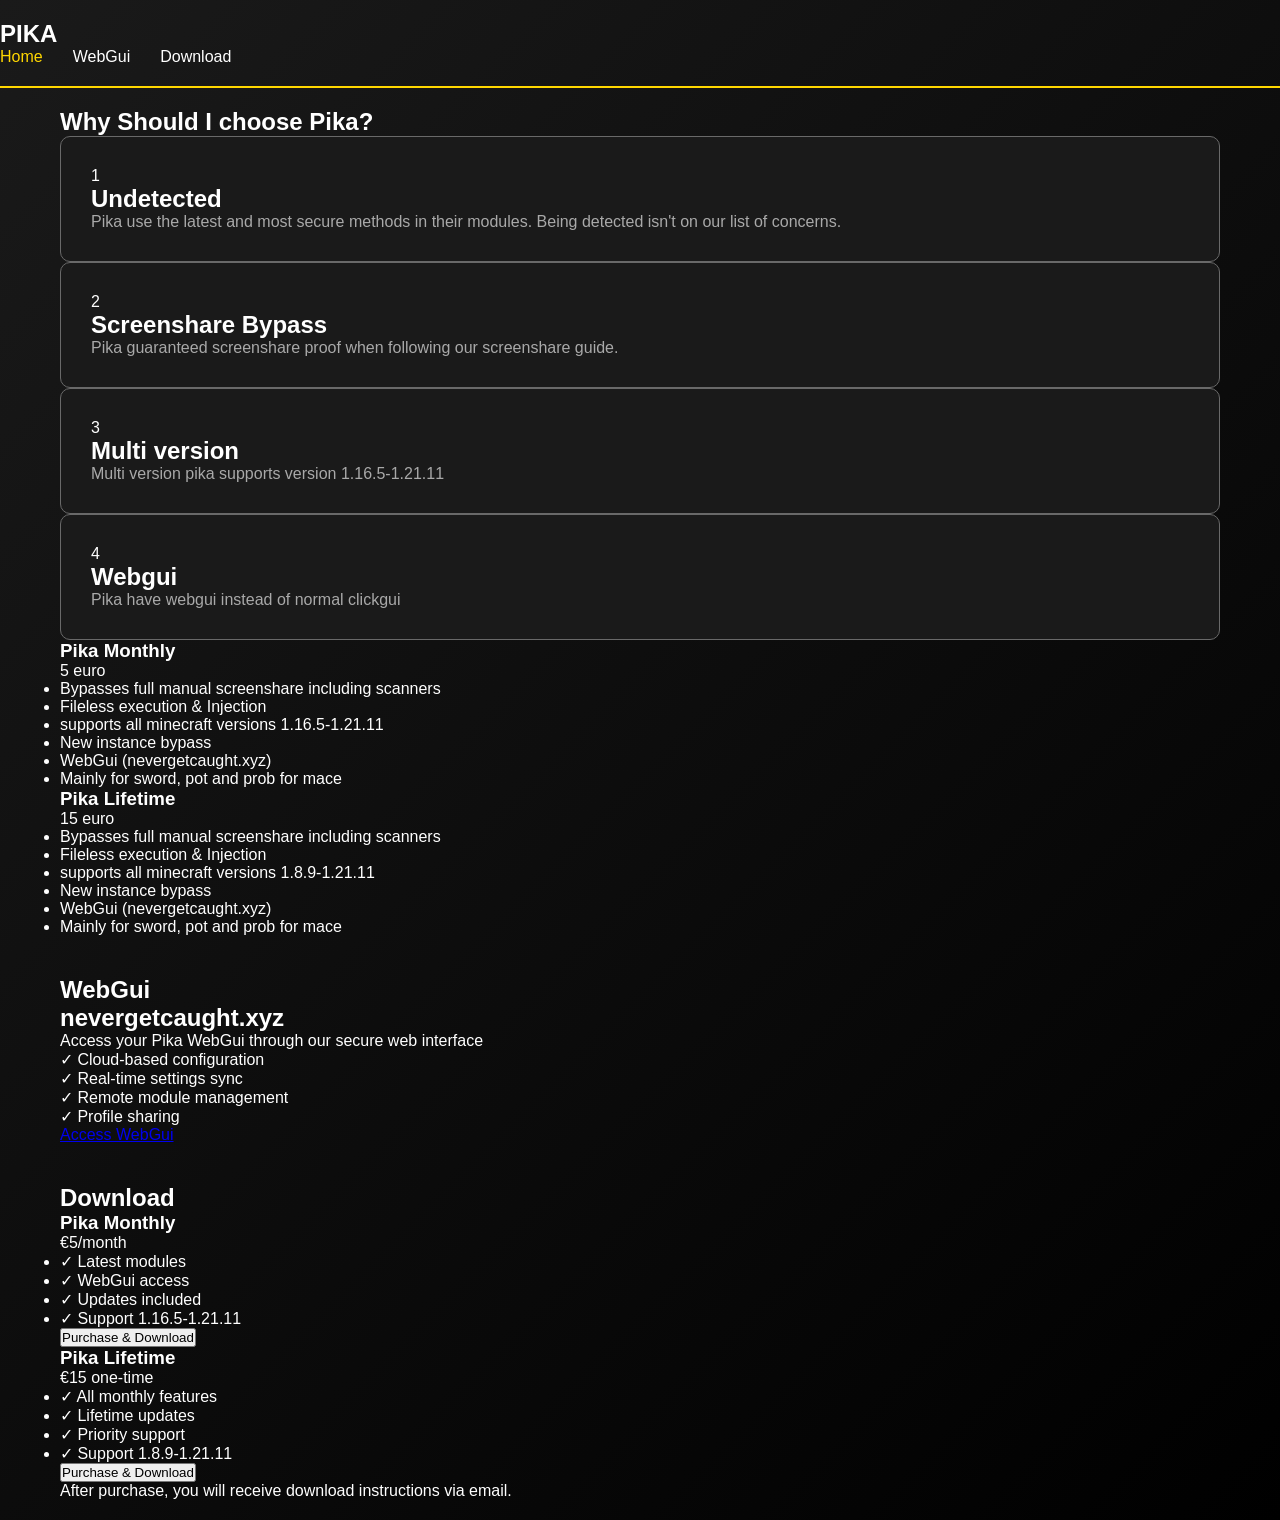
==== index.html @ 8961b0d1 "Update index.html" ====
<!DOCTYPE html>
<html lang="en">
<head>
    <meta charset="UTF-8">
    <meta name="viewport" content="width=device-width, initial-scale=1.0">
    <title>Pika</title>
    <link rel="stylesheet" href="style.css">
</head>
<body>
    <!-- Navigation -->
    <nav>
        <div class="nav-container">
            <div class="logo">PIKA</div>
            <div class="nav-links">
                <a href="#home" class="active">Home</a>
                <a href="#webgui">WebGui</a>
                <a href="#download">Download</a>
            </div>
        </div>
    </nav>

    <!-- Home Page -->
    <section id="home" class="page active-page">
        <div class="container">
            <!-- Hero Section with 2 Options -->
            <div class="hero">
                <h1>Why Should I choose Pika?</h1>
            </div>

            <!-- Features Grid -->
            <div class="features">
                <!-- 1st -->
                <div class="feature-card">
                    <div class="feature-number">1</div>
                    <h2>Undetected</h2>
                    <p>Pika use the latest and most secure methods in their modules. Being detected isn't on our list of concerns.</p>
                </div>

                <!-- 2nd -->
                <div class="feature-card">
                    <div class="feature-number">2</div>
                    <h2>Screenshare Bypass</h2>
                    <p>Pika guaranteed screenshare proof when following our screenshare guide.</p>
                </div>

                <!-- 3rd -->
                <div class="feature-card">
                    <div class="feature-number">3</div>
                    <h2>Multi version</h2>
                    <p>Multi version pika supports version 1.16.5-1.21.11</p>
                </div>

                <!-- 4th -->
                <div class="feature-card">
                    <div class="feature-number">4</div>
                    <h2>Webgui</h2>
                    <p>Pika have webgui instead of normal clickgui</p>
                </div>
            </div>

            <!-- Pricing Section -->
            <div class="pricing">
                <!-- Pika Monthly -->
                <div class="pricing-card">
                    <h3>Pika Monthly</h3>
                    <div class="price">5 euro</div>
                    <ul class="features-list">
                        <li>Bypasses full manual screenshare including scanners</li>
                        <li>Fileless execution & Injection</li>
                        <li>supports all minecraft versions 1.16.5-1.21.11</li>
                        <li>New instance bypass</li>
                        <li>WebGui (nevergetcaught.xyz)</li>
                        <li>Mainly for sword, pot and prob for mace</li>
                    </ul>
                </div>

                <!-- Pika Lifetime -->
                <div class="pricing-card featured">
                    <h3>Pika Lifetime</h3>
                    <div class="price">15 euro</div>
                    <ul class="features-list">
                        <li>Bypasses full manual screenshare including scanners</li>
                        <li>Fileless execution & Injection</li>
                        <li>supports all minecraft versions 1.8.9-1.21.11</li>
                        <li>New instance bypass</li>
                        <li>WebGui (nevergetcaught.xyz)</li>
                        <li>Mainly for sword, pot and prob for mace</li>
                    </ul>
                </div>
            </div>
        </div>
    </section>

    <!-- WebGui Page -->
    <section id="webgui" class="page">
        <div class="container">
            <h1>WebGui</h1>
            <div class="webgui-content">
                <div class="webgui-card">
                    <h2>nevergetcaught.xyz</h2>
                    <p>Access your Pika WebGui through our secure web interface</p>
                    <div class="webgui-features">
                        <div class="webgui-feature">
                            <span class="check">✓</span> Cloud-based configuration
                        </div>
                        <div class="webgui-feature">
                            <span class="check">✓</span> Real-time settings sync
                        </div>
                        <div class="webgui-feature">
                            <span class="check">✓</span> Remote module management
                        </div>
                        <div class="webgui-feature">
                            <span class="check">✓</span> Profile sharing
                        </div>
                    </div>
                    <a href="#" class="webgui-btn">Access WebGui</a>
                </div>
            </div>
        </div>
    </section>

    <!-- Download Page -->
    <section id="download" class="page">
        <div class="container">
            <h1>Download</h1>
            <div class="download-options">
                <div class="download-card">
                    <h3>Pika Monthly</h3>
                    <div class="download-price">€5/month</div>
                    <ul>
                        <li>✓ Latest modules</li>
                        <li>✓ WebGui access</li>
                        <li>✓ Updates included</li>
                        <li>✓ Support 1.16.5-1.21.11</li>
                    </ul>
                    <button class="download-btn" onclick="showToast('Monthly version purchased!')">Purchase & Download</button>
                </div>
                <div class="download-card featured">
                    <h3>Pika Lifetime</h3>
                    <div class="download-price">€15 one-time</div>
                    <ul>
                        <li>✓ All monthly features</li>
                        <li>✓ Lifetime updates</li>
                        <li>✓ Priority support</li>
                        <li>✓ Support 1.8.9-1.21.11</li>
                    </ul>
                    <button class="download-btn" onclick="showToast('Lifetime version purchased!')">Purchase & Download</button>
                </div>
            </div>
            <div class="download-note">
                <p>After purchase, you will receive download instructions via email.</p>
            </div>
        </div>
    </section>

    <!-- Simple Toast for notifications -->
    <div id="toast" class="toast"></div>

    <script src="app.js"></script>
</body>
</html>
---- style.css ----
* {
    margin: 0;
    padding: 0;
    box-sizing: border-box;
    font-family: 'Segoe UI', Tahoma, Geneva, Verdana, sans-serif;
}

:root {
    --gold: #FFD700;
    --dark-gold: #B8860B;
    --gray: #808080;
    --light-gray: #A9A9A9;
    --dark-gray: #696969;
    --black: #000000;
    --charcoal: #1a1a1a;
    --dark-charcoal: #0a0a0a;
}

body {
    background: linear-gradient(135deg, var(--charcoal) 0%, var(--black) 100%);
    color: white;
    min-height: 100vh;
}

.container {
    max-width: 1200px;
    margin: 0 auto;
    padding: 20px;
}

/* Navigation */
header {
    margin-bottom: 40px;
}

nav {
    display: flex;
    justify-content: space-between;
    align-items: center;
    padding: 20px 0;
    border-bottom: 2px solid var(--gold);
}

.logo {
    font-size: 24px;
    font-weight: bold;
    display: flex;
    align-items: center;
    gap: 10px;
}

.nav-links {
    display: flex;
    gap: 30px;
}

.nav-links a {
    color: white;
    text-decoration: none;
    transition: color 0.3s;
    font-weight: 500;
}

.nav-links a:hover, .nav-links a.active {
    color: var(--gold);
}

/* Hero Section */
.hero-section {
    text-align: center;
    margin-bottom: 60px;
    padding: 40px 20px;
    background: linear-gradient(135deg, rgba(255,215,0,0.1) 0%, rgba(0,0,0,0) 100%);
    border-radius: 10px;
}

.hero-section h1 {
    font-size: 3rem;
    margin-bottom: 20px;
    text-shadow: 0 0 10px rgba(255,215,0,0.3);
}

.hero-section p {
    font-size: 1.2rem;
    color: var(--light-gray);
}

/* Auth Container */
.auth-container {
    max-width: 450px;
    margin: 40px auto;
    perspective: 1000px;
}

.form-container {
    background: var(--charcoal);
    padding: 40px;
    border-radius: 15px;
    box-shadow: 0 0 30px rgba(255,215,0,0.1),
                inset 0 0 20px rgba(255,215,0,0.05);
    border: 1px solid var(--dark-gold);
    transition: all 0.5s ease;
    display: none;
}

.form-container.active-form {
    display: block;
    animation: slideIn 0.5s ease;
}

@keyframes slideIn {
    from {
        opacity: 0;
        transform: translateY(-20px);
    }
    to {
        opacity: 1;
        transform: translateY(0);
    }
}

.form-container h2 {
    text-align: center;
    margin-bottom: 30px;
    color: white;
    display: flex;
    align-items: center;
    justify-content: center;
    gap: 10px;
}

.input-group {
    position: relative;
    margin-bottom: 25px;
}

.input-group i {
    position: absolute;
    left: 15px;
    top: 50%;
    transform: translateY(-50%);
    color: var(--gold);
    font-size: 18px;
}

.input-group input {
    width: 100%;
    padding: 15px 15px 15px 45px;
    background: var(--dark-charcoal);
    border: 1px solid var(--gray);
    border-radius: 8px;
    color: white;
    font-size: 16px;
    transition: all 0.3s;
}

.input-group input:focus {
    outline: none;
    border-color: var(--gold);
    box-shadow: 0 0 15px rgba(255,215,0,0.2);
}

.input-group input::placeholder {
    color: var(--gray);
}

.form-options {
    display: flex;
    justify-content: space-between;
    align-items: center;
    margin-bottom: 25px;
    color: var(--light-gray);
    font-size: 14px;
}

.form-options label {
    display: flex;
    align-items: center;
    gap: 5px;
    cursor: pointer;
}

.form-options input[type="checkbox"] {
    accent-color: var(--gold);
}

.forgot-password {
    color: var(--gold);
    text-decoration: none;
    transition: color 0.3s;
}

.forgot-password:hover {
    color: var(--dark-gold);
}

.auth-btn {
    width: 100%;
    padding: 15px;
    background: linear-gradient(135deg, var(--gold) 0%, var(--dark-gold) 100%);
    color: var(--black);
    border: none;
    border-radius: 8px;
    font-size: 16px;
    font-weight: bold;
    cursor: pointer;
    transition: all 0.3s;
    text-transform: uppercase;
    letter-spacing: 1px;
}

.auth-btn:hover {
    transform: translateY(-2px);
    box-shadow: 0 10px 25px rgba(255,215,0,0.3);
}

.switch-form {
    text-align: center;
    margin-top: 25px;
    color: var(--light-gray);
}

.switch-form a {
    color: var(--gold);
    text-decoration: none;
    font-weight: bold;
    transition: color 0.3s;
}

.switch-form a:hover {
    color: var(--dark-gold);
}

/* Features Section */
.features-section {
    padding: 60px 0;
    text-align: center;
}

.features-section h2 {
    font-size: 2.5rem;
    margin-bottom: 40px;
    color: var(--gold);
}

.features-grid {
    display: grid;
    grid-template-columns: repeat(auto-fit, minmax(250px, 1fr));
    gap: 30px;
    margin-top: 20px;
}

.feature-card {
    background: var(--charcoal);
    padding: 30px;
    border-radius: 10px;
    border: 1px solid var(--dark-gray);
    transition: all 0.3s;
}

.feature-card:hover {
    transform: translateY(-5px);
    border-color: var(--gold);
    box-shadow: 0 10px 30px rgba(255,215,0,0.1);
}

.feature-card i {
    font-size: 3rem;
    margin-bottom: 20px;
}

.feature-card h3 {
    margin-bottom: 15px;
    color: white;
}

.feature-card p {
    color: var(--light-gray);
}

/* Dashboard */
.dashboard {
    max-width: 800px;
    margin: 40px auto;
    background: var(--charcoal);
    border-radius: 15px;
    padding: 40px;
    border: 1px solid var(--gold);
    box-shadow: 0 0 40px rgba(255,215,0,0.1);
}

.dashboard.hidden {
    display: none;
}

.dashboard-header {
    text-align: center;
    margin-bottom: 40px;
}

.dashboard-header h2 {
    margin: 20px 0 10px;
    color: var(--gold);
}

.stats-grid {
    display: grid;
    grid-template-columns: repeat(auto-fit, minmax(200px, 1fr));
    gap: 20px;
    margin-bottom: 30px;
}

.stat-card {
    background: var(--dark-charcoal);
    padding: 20px;
    border-radius: 10px;
    text-align: center;
    border: 1px solid var(--gray);
}

.stat-card i {
    font-size: 2rem;
    margin-bottom: 10px;
}

.stat-card h3 {
    color: var(--gold);
    margin-bottom: 10px;
}

.logout-btn {
    background: transparent;
    color: var(--gold);
    border: 2px solid var(--gold);
    padding: 12px 30px;
    border-radius: 8px;
    cursor: pointer;
    font-size: 16px;
    font-weight: bold;
    display: block;
    margin: 0 auto;
    transition: all 0.3s;
}

.logout-btn:hover {
    background: var(--gold);
    color: var(--black);
}

/* Toast Notification */
.toast {
    position: fixed;
    bottom: 30px;
    right: 30px;
    background: var(--charcoal);
    color: white;
    padding: 15px 25px;
    border-radius: 8px;
    border-left: 4px solid var(--gold);
    box-shadow: 0 5px 20px rgba(0,0,0,0.5);
    transform: translateX(400px);
    transition: transform 0.3s ease;
    z-index: 1000;
}

.toast.show {
    transform: translateX(0);
}

.toast.success {
    border-left-color: #00ff00;
}

.toast.error {
    border-left-color: #ff0000;
}

/* Footer */
footer {
    text-align: center;
    padding: 30px 0;
    margin-top: 60px;
    border-top: 1px solid var(--dark-gray);
    color: var(--light-gray);
}

/* Responsive Design */
@media (max-width: 768px) {
    nav {
        flex-direction: column;
        gap: 15px;
    }
    
    .hero-section h1 {
        font-size: 2rem;
    }
    
    .form-container {
        padding: 30px 20px;
    }
    
    .features-grid {
        grid-template-columns: 1fr;
    }
}
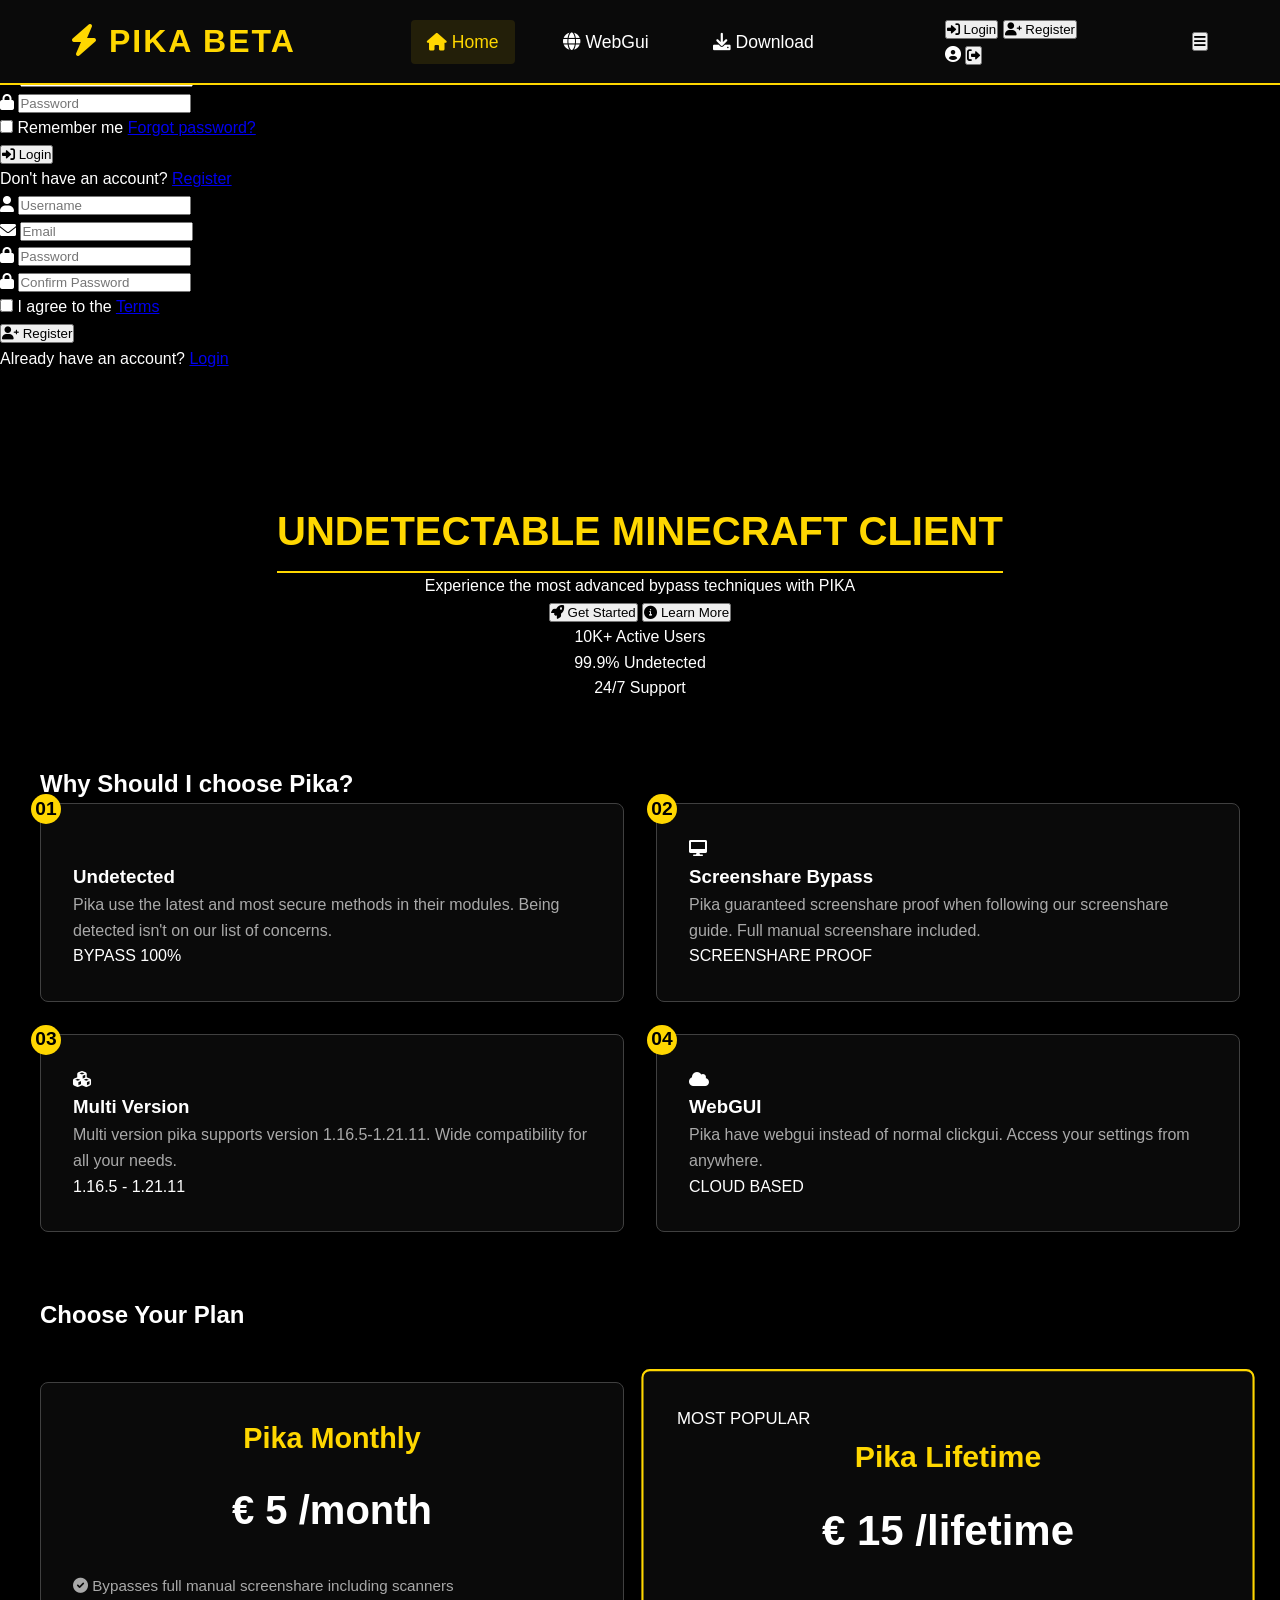
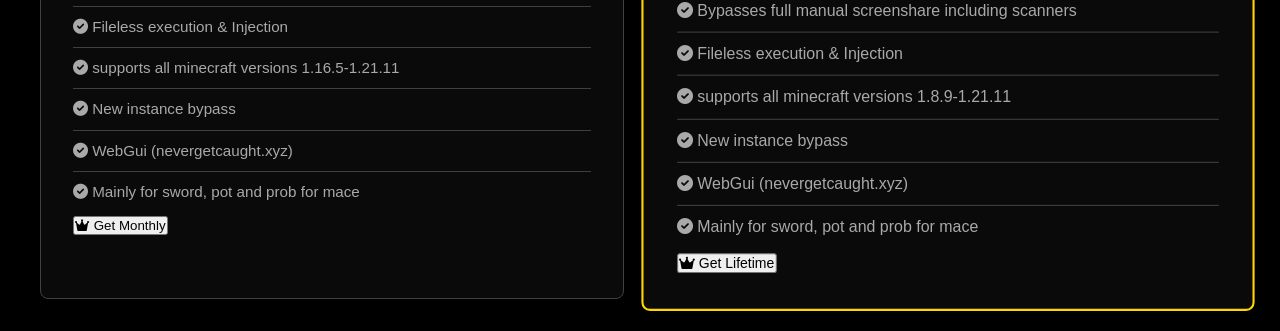
==== commit ce70761c: "Update index.html" ====
--- a/index.html
+++ b/index.html
@@ -3,89 +3,256 @@
 <head>
     <meta charset="UTF-8">
     <meta name="viewport" content="width=device-width, initial-scale=1.0">
-    <title>Pika</title>
+    <title>PIKA - Undetectable Minecraft Client</title>
     <link rel="stylesheet" href="style.css">
+    <link rel="stylesheet" href="https://cdnjs.cloudflare.com/ajax/libs/font-awesome/6.0.0/css/all.min.css">
 </head>
 <body>
     <!-- Navigation -->
-    <nav>
+    <nav class="navbar">
         <div class="nav-container">
-            <div class="logo">PIKA</div>
+            <div class="logo">
+                <i class="fas fa-bolt" style="color: var(--gold);"></i>
+                PIKA
+                <span class="logo-badge">BETA</span>
+            </div>
+            
             <div class="nav-links">
-                <a href="#home" class="active">Home</a>
-                <a href="#webgui">WebGui</a>
-                <a href="#download">Download</a>
-            </div>
+                <a href="#home" class="active"><i class="fas fa-home"></i> Home</a>
+                <a href="#webgui"><i class="fas fa-globe"></i> WebGui</a>
+                <a href="#download"><i class="fas fa-download"></i> Download</a>
+            </div>
+
+            <div class="nav-auth">
+                <button class="auth-btn login-btn" onclick="showAuthModal('login')">
+                    <i class="fas fa-sign-in-alt"></i> Login
+                </button>
+                <button class="auth-btn register-btn" onclick="showAuthModal('register')">
+                    <i class="fas fa-user-plus"></i> Register
+                </button>
+                <div class="user-profile hidden" id="userProfile">
+                    <i class="fas fa-user-circle"></i>
+                    <span id="userNameDisplay"></span>
+                    <button onclick="logout()" class="logout-icon">
+                        <i class="fas fa-sign-out-alt"></i>
+                    </button>
+                </div>
+            </div>
+
+            <button class="mobile-menu" onclick="toggleMobileMenu()">
+                <i class="fas fa-bars"></i>
+            </button>
         </div>
     </nav>
 
+    <!-- Auth Modal -->
+    <div id="authModal" class="modal">
+        <div class="modal-content">
+            <div class="modal-header">
+                <h2 id="modalTitle">Login</h2>
+                <button class="close-modal" onclick="closeAuthModal()">&times;</button>
+            </div>
+            
+            <!-- Login Form -->
+            <form id="loginForm" class="auth-form active-form" onsubmit="handleLogin(event)">
+                <div class="input-group">
+                    <i class="fas fa-envelope"></i>
+                    <input type="email" id="loginEmail" placeholder="Email" required>
+                </div>
+                <div class="input-group">
+                    <i class="fas fa-lock"></i>
+                    <input type="password" id="loginPassword" placeholder="Password" required>
+                </div>
+                <div class="form-options">
+                    <label class="checkbox">
+                        <input type="checkbox"> Remember me
+                    </label>
+                    <a href="#" onclick="forgotPassword()">Forgot password?</a>
+                </div>
+                <button type="submit" class="submit-btn">
+                    <i class="fas fa-sign-in-alt"></i> Login
+                </button>
+                <p class="switch-text">
+                    Don't have an account? <a href="#" onclick="switchAuthModal('register')">Register</a>
+                </p>
+            </form>
+
+            <!-- Register Form -->
+            <form id="registerForm" class="auth-form" onsubmit="handleRegister(event)">
+                <div class="input-group">
+                    <i class="fas fa-user"></i>
+                    <input type="text" id="regName" placeholder="Username" required>
+                </div>
+                <div class="input-group">
+                    <i class="fas fa-envelope"></i>
+                    <input type="email" id="regEmail" placeholder="Email" required>
+                </div>
+                <div class="input-group">
+                    <i class="fas fa-lock"></i>
+                    <input type="password" id="regPassword" placeholder="Password" required>
+                </div>
+                <div class="input-group">
+                    <i class="fas fa-lock"></i>
+                    <input type="password" id="regConfirmPassword" placeholder="Confirm Password" required>
+                </div>
+                <div class="form-options">
+                    <label class="checkbox">
+                        <input type="checkbox" required> I agree to the <a href="#">Terms</a>
+                    </label>
+                </div>
+                <button type="submit" class="submit-btn">
+                    <i class="fas fa-user-plus"></i> Register
+                </button>
+                <p class="switch-text">
+                    Already have an account? <a href="#" onclick="switchAuthModal('login')">Login</a>
+                </p>
+            </form>
+        </div>
+    </div>
+
+    <!-- Pages -->
+    
     <!-- Home Page -->
     <section id="home" class="page active-page">
+        <!-- Hero Section -->
+        <div class="hero">
+            <div class="hero-content">
+                <h1 class="glitch" data-text="UNDETECTABLE MINECRAFT CLIENT">UNDETECTABLE MINECRAFT CLIENT</h1>
+                <p class="hero-subtitle">Experience the most advanced bypass techniques with PIKA</p>
+                <div class="hero-buttons">
+                    <button class="btn-primary" onclick="showAuthModal('register')">
+                        <i class="fas fa-rocket"></i> Get Started
+                    </button>
+                    <button class="btn-secondary" onclick="document.querySelector('.features').scrollIntoView({behavior: 'smooth'})">
+                        <i class="fas fa-info-circle"></i> Learn More
+                    </button>
+                </div>
+                <div class="stats">
+                    <div class="stat-item">
+                        <span class="stat-number">10K+</span>
+                        <span class="stat-label">Active Users</span>
+                    </div>
+                    <div class="stat-item">
+                        <span class="stat-number">99.9%</span>
+                        <span class="stat-label">Undetected</span>
+                    </div>
+                    <div class="stat-item">
+                        <span class="stat-number">24/7</span>
+                        <span class="stat-label">Support</span>
+                    </div>
+                </div>
+            </div>
+            <div class="hero-particles" id="particles"></div>
+        </div>
+
         <div class="container">
-            <!-- Hero Section with 2 Options -->
-            <div class="hero">
-                <h1>Why Should I choose Pika?</h1>
+            <!-- Main Question -->
+            <div class="section-title">
+                <h2>Why Should I choose <span class="gold-text">Pika?</span></h2>
+                <div class="title-underline"></div>
             </div>
 
             <!-- Features Grid -->
             <div class="features">
                 <!-- 1st -->
-                <div class="feature-card">
-                    <div class="feature-number">1</div>
-                    <h2>Undetected</h2>
+                <div class="feature-card" data-aos="fade-up">
+                    <div class="feature-icon">
+                        <i class="fas fa-shield-halbed"></i>
+                        <div class="feature-number">01</div>
+                    </div>
+                    <h3>Undetected</h3>
                     <p>Pika use the latest and most secure methods in their modules. Being detected isn't on our list of concerns.</p>
+                    <div class="feature-badge">BYPASS 100%</div>
                 </div>
 
                 <!-- 2nd -->
-                <div class="feature-card">
-                    <div class="feature-number">2</div>
-                    <h2>Screenshare Bypass</h2>
-                    <p>Pika guaranteed screenshare proof when following our screenshare guide.</p>
+                <div class="feature-card" data-aos="fade-up" data-aos-delay="100">
+                    <div class="feature-icon">
+                        <i class="fas fa-desktop"></i>
+                        <div class="feature-number">02</div>
+                    </div>
+                    <h3>Screenshare Bypass</h3>
+                    <p>Pika guaranteed screenshare proof when following our screenshare guide. Full manual screenshare included.</p>
+                    <div class="feature-badge">SCREENSHARE PROOF</div>
                 </div>
 
                 <!-- 3rd -->
-                <div class="feature-card">
-                    <div class="feature-number">3</div>
-                    <h2>Multi version</h2>
-                    <p>Multi version pika supports version 1.16.5-1.21.11</p>
+                <div class="feature-card" data-aos="fade-up" data-aos-delay="200">
+                    <div class="feature-icon">
+                        <i class="fas fa-cubes"></i>
+                        <div class="feature-number">03</div>
+                    </div>
+                    <h3>Multi Version</h3>
+                    <p>Multi version pika supports version 1.16.5-1.21.11. Wide compatibility for all your needs.</p>
+                    <div class="feature-badge">1.16.5 - 1.21.11</div>
                 </div>
 
                 <!-- 4th -->
-                <div class="feature-card">
-                    <div class="feature-number">4</div>
-                    <h2>Webgui</h2>
-                    <p>Pika have webgui instead of normal clickgui</p>
+                <div class="feature-card" data-aos="fade-up" data-aos-delay="300">
+                    <div class="feature-icon">
+                        <i class="fas fa-cloud"></i>
+                        <div class="feature-number">04</div>
+                    </div>
+                    <h3>WebGUI</h3>
+                    <p>Pika have webgui instead of normal clickgui. Access your settings from anywhere.</p>
+                    <div class="feature-badge">CLOUD BASED</div>
                 </div>
             </div>
 
             <!-- Pricing Section -->
-            <div class="pricing">
-                <!-- Pika Monthly -->
-                <div class="pricing-card">
-                    <h3>Pika Monthly</h3>
-                    <div class="price">5 euro</div>
-                    <ul class="features-list">
-                        <li>Bypasses full manual screenshare including scanners</li>
-                        <li>Fileless execution & Injection</li>
-                        <li>supports all minecraft versions 1.16.5-1.21.11</li>
-                        <li>New instance bypass</li>
-                        <li>WebGui (nevergetcaught.xyz)</li>
-                        <li>Mainly for sword, pot and prob for mace</li>
-                    </ul>
-                </div>
-
-                <!-- Pika Lifetime -->
-                <div class="pricing-card featured">
-                    <h3>Pika Lifetime</h3>
-                    <div class="price">15 euro</div>
-                    <ul class="features-list">
-                        <li>Bypasses full manual screenshare including scanners</li>
-                        <li>Fileless execution & Injection</li>
-                        <li>supports all minecraft versions 1.8.9-1.21.11</li>
-                        <li>New instance bypass</li>
-                        <li>WebGui (nevergetcaught.xyz)</li>
-                        <li>Mainly for sword, pot and prob for mace</li>
-                    </ul>
+            <div class="pricing-section">
+                <div class="section-title">
+                    <h2>Choose Your <span class="gold-text">Plan</span></h2>
+                    <div class="title-underline"></div>
+                </div>
+
+                <div class="pricing">
+                    <!-- Pika Monthly -->
+                    <div class="pricing-card" data-aos="flip-left">
+                        <div class="pricing-header">
+                            <h3>Pika Monthly</h3>
+                            <div class="price">
+                                <span class="currency">€</span>
+                                <span class="amount">5</span>
+                                <span class="period">/month</span>
+                            </div>
+                        </div>
+                        <ul class="features-list">
+                            <li><i class="fas fa-check-circle"></i> Bypasses full manual screenshare including scanners</li>
+                            <li><i class="fas fa-check-circle"></i> Fileless execution & Injection</li>
+                            <li><i class="fas fa-check-circle"></i> supports all minecraft versions 1.16.5-1.21.11</li>
+                            <li><i class="fas fa-check-circle"></i> New instance bypass</li>
+                            <li><i class="fas fa-check-circle"></i> WebGui (nevergetcaught.xyz)</li>
+                            <li><i class="fas fa-check-circle"></i> Mainly for sword, pot and prob for mace</li>
+                        </ul>
+                        <button class="pricing-btn" onclick="showAuthModal('register')">
+                            <i class="fas fa-crown"></i> Get Monthly
+                        </button>
+                    </div>
+
+                    <!-- Pika Lifetime -->
+                    <div class="pricing-card featured" data-aos="flip-left" data-aos-delay="200">
+                        <div class="popular-badge">MOST POPULAR</div>
+                        <div class="pricing-header">
+                            <h3>Pika Lifetime</h3>
+                            <div class="price">
+                                <span class="currency">€</span>
+                                <span class="amount">15</span>
+                                <span class="period">/lifetime</span>
+                            </div>
+                        </div>
+                        <ul class="features-list">
+                            <li><i class="fas fa-check-circle"></i> Bypasses full manual screenshare including scanners</li>
+                            <li><i class="fas fa-check-circle"></i> Fileless execution & Injection</li>
+                            <li><i class="fas fa-check-circle"></i> supports all minecraft versions 1.8.9-1.21.11</li>
+                            <li><i class="fas fa-check-circle"></i> New instance bypass</li>
+                            <li><i class="fas fa-check-circle"></i> WebGui (nevergetcaught.xyz)</li>
+                            <li><i class="fas fa-check-circle"></i> Mainly for sword, pot and prob for mace</li>
+                        </ul>
+                        <button class="pricing-btn featured-btn" onclick="showAuthModal('register')">
+                            <i class="fas fa-crown"></i> Get Lifetime
+                        </button>
+                    </div>
                 </div>
             </div>
         </div>
@@ -93,27 +260,82 @@
 
     <!-- WebGui Page -->
     <section id="webgui" class="page">
+        <div class="webgui-hero">
+            <h1>WebGui <span class="gold-text">Dashboard</span></h1>
+            <p>nevergetcaught.xyz - Your Control Panel in the Cloud</p>
+        </div>
+        
         <div class="container">
-            <h1>WebGui</h1>
-            <div class="webgui-content">
-                <div class="webgui-card">
-                    <h2>nevergetcaught.xyz</h2>
-                    <p>Access your Pika WebGui through our secure web interface</p>
-                    <div class="webgui-features">
-                        <div class="webgui-feature">
-                            <span class="check">✓</span> Cloud-based configuration
-                        </div>
-                        <div class="webgui-feature">
-                            <span class="check">✓</span> Real-time settings sync
-                        </div>
-                        <div class="webgui-feature">
-                            <span class="check">✓</span> Remote module management
-                        </div>
-                        <div class="webgui-feature">
-                            <span class="check">✓</span> Profile sharing
-                        </div>
-                    </div>
-                    <a href="#" class="webgui-btn">Access WebGui</a>
+            <div class="webgui-showcase">
+                <div class="webgui-preview" data-aos="zoom-in">
+                    <div class="browser-bar">
+                        <div class="browser-dots">
+                            <span></span><span></span><span></span>
+                        </div>
+                        <div class="browser-url">https://nevergetcaught.xyz/dashboard</div>
+                    </div>
+                    <div class="webgui-dashboard">
+                        <div class="dashboard-sidebar">
+                            <div class="sidebar-item active"><i class="fas fa-home"></i></div>
+                            <div class="sidebar-item"><i class="fas fa-sliders-h"></i></div>
+                            <div class="sidebar-item"><i class="fas fa-chart-line"></i></div>
+                            <div class="sidebar-item"><i class="fas fa-cog"></i></div>
+                        </div>
+                        <div class="dashboard-main">
+                            <div class="dashboard-header">
+                                <h3>Module Controls</h3>
+                                <div class="status online">Online</div>
+                            </div>
+                            <div class="module-grid">
+                                <div class="module-card">
+                                    <span>KillAura</span>
+                                    <label class="switch">
+                                        <input type="checkbox" checked>
+                                        <span class="slider"></span>
+                                    </label>
+                                </div>
+                                <div class="module-card">
+                                    <span>Velocity</span>
+                                    <label class="switch">
+                                        <input type="checkbox" checked>
+                                        <span class="slider"></span>
+                                    </label>
+                                </div>
+                                <div class="module-card">
+                                    <span>Scaffold</span>
+                                    <label class="switch">
+                                        <input type="checkbox">
+                                        <span class="slider"></span>
+                                    </label>
+                                </div>
+                                <div class="module-card">
+                                    <span>ESP</span>
+                                    <label class="switch">
+                                        <input type="checkbox" checked>
+                                        <span class="slider"></span>
+                                    </label>
+                                </div>
+                            </div>
+                        </div>
+                    </div>
+                </div>
+
+                <div class="webgui-features">
+                    <div class="webgui-feature-card">
+                        <i class="fas fa-cloud-upload-alt"></i>
+                        <h3>Cloud Sync</h3>
+                        <p>Your settings sync automatically across all devices</p>
+                    </div>
+                    <div class="webgui-feature-card">
+                        <i class="fas fa-mobile-alt"></i>
+                        <h3>Mobile Ready</h3>
+                        <p>Access your WebGui from any device with internet</p>
+                    </div>
+                    <div class="webgui-feature-card">
+                        <i class="fas fa-shield-alt"></i>
+                        <h3>Secure Connection</h3>
+                        <p>End-to-end encryption for all your data</p>
+                    </div>
                 </div>
             </div>
         </div>
@@ -121,40 +343,98 @@
 
     <!-- Download Page -->
     <section id="download" class="page">
+        <div class="download-hero">
+            <h1>Download <span class="gold-text">PIKA</span></h1>
+            <p>Choose your version and start bypassing</p>
+        </div>
+
         <div class="container">
-            <h1>Download</h1>
             <div class="download-options">
-                <div class="download-card">
-                    <h3>Pika Monthly</h3>
-                    <div class="download-price">€5/month</div>
-                    <ul>
-                        <li>✓ Latest modules</li>
-                        <li>✓ WebGui access</li>
-                        <li>✓ Updates included</li>
-                        <li>✓ Support 1.16.5-1.21.11</li>
-                    </ul>
-                    <button class="download-btn" onclick="showToast('Monthly version purchased!')">Purchase & Download</button>
-                </div>
-                <div class="download-card featured">
-                    <h3>Pika Lifetime</h3>
-                    <div class="download-price">€15 one-time</div>
-                    <ul>
-                        <li>✓ All monthly features</li>
-                        <li>✓ Lifetime updates</li>
-                        <li>✓ Priority support</li>
-                        <li>✓ Support 1.8.9-1.21.11</li>
-                    </ul>
-                    <button class="download-btn" onclick="showToast('Lifetime version purchased!')">Purchase & Download</button>
-                </div>
-            </div>
-            <div class="download-note">
-                <p>After purchase, you will receive download instructions via email.</p>
+                <!-- Monthly Card -->
+                <div class="download-card" data-aos="fade-right">
+                    <div class="card-bg"></div>
+                    <div class="card-content">
+                        <div class="card-header">
+                            <i class="fas fa-calendar-alt"></i>
+                            <h3>Monthly</h3>
+                        </div>
+                        <div class="price-tag">
+                            <span class="currency">€</span>
+                            <span class="amount">5</span>
+                            <span class="period">/month</span>
+                        </div>
+                        <ul class="feature-list">
+                            <li><i class="fas fa-check"></i> Full Screenshare Bypass</li>
+                            <li><i class="fas fa-check"></i> Fileless Injection</li>
+                            <li><i class="fas fa-check"></i> Version 1.16.5-1.21.11</li>
+                            <li><i class="fas fa-check"></i> WebGui Access</li>
+                            <li><i class="fas fa-check"></i> 24/7 Support</li>
+                        </ul>
+                        <button class="download-btn" onclick="handleDownload('monthly')">
+                            <i class="fas fa-download"></i> Download
+                            <span class="btn-glow"></span>
+                        </button>
+                    </div>
+                </div>
+
+                <!-- Lifetime Card -->
+                <div class="download-card featured" data-aos="fade-left">
+                    <div class="card-bg"></div>
+                    <div class="popular-tag">BEST VALUE</div>
+                    <div class="card-content">
+                        <div class="card-header">
+                            <i class="fas fa-infinity"></i>
+                            <h3>Lifetime</h3>
+                        </div>
+                        <div class="price-tag">
+                            <span class="currency">€</span>
+                            <span class="amount">15</span>
+                            <span class="period">/once</span>
+                        </div>
+                        <ul class="feature-list">
+                            <li><i class="fas fa-check"></i> Everything in Monthly</li>
+                            <li><i class="fas fa-check"></i> Version 1.8.9-1.21.11</li>
+                            <li><i class="fas fa-check"></i> Lifetime Updates</li>
+                            <li><i class="fas fa-check"></i> Priority Support</li>
+                            <li><i class="fas fa-check"></i> Early Access Features</li>
+                        </ul>
+                        <button class="download-btn featured-btn" onclick="handleDownload('lifetime')">
+                            <i class="fas fa-download"></i> Download
+                            <span class="btn-glow"></span>
+                        </button>
+                    </div>
+                </div>
+            </div>
+
+            <div class="system-requirements">
+                <h3><i class="fas fa-info-circle"></i> System Requirements</h3>
+                <div class="requirements-grid">
+                    <div class="req-item">
+                        <i class="fas fa-windows"></i>
+                        <span>Windows 10/11</span>
+                    </div>
+                    <div class="req-item">
+                        <i class="fas fa-memory"></i>
+                        <span>4GB RAM</span>
+                    </div>
+                    <div class="req-item">
+                        <i class="fas fa-microchip"></i>
+                        <span>Intel i3 or better</span>
+                    </div>
+                    <div class="req-item">
+                        <i class="fas fa-hdd"></i>
+                        <span>500MB Storage</span>
+                    </div>
+                </div>
             </div>
         </div>
     </section>
 
-    <!-- Simple Toast for notifications -->
-    <div id="toast" class="toast"></div>
+    <!-- Toast Notification -->
+    <div id="toast" class="toast">
+        <i class="fas fa-info-circle"></i>
+        <span id="toastMessage"></span>
+    </div>
 
     <script src="app.js"></script>
 </body>
--- a/style.css
+++ b/style.css
@@ -2,7 +2,7 @@
     margin: 0;
     padding: 0;
     box-sizing: border-box;
-    font-family: 'Segoe UI', Tahoma, Geneva, Verdana, sans-serif;
+    font-family: -apple-system, BlinkMacSystemFont, 'Segoe UI', Roboto, Oxygen, Ubuntu, sans-serif;
 }
 
 :root {
@@ -10,396 +10,361 @@
     --dark-gold: #B8860B;
     --gray: #808080;
     --light-gray: #A9A9A9;
-    --dark-gray: #696969;
+    --dark-gray: #404040;
     --black: #000000;
-    --charcoal: #1a1a1a;
-    --dark-charcoal: #0a0a0a;
+    --darker-black: #0a0a0a;
 }
 
 body {
-    background: linear-gradient(135deg, var(--charcoal) 0%, var(--black) 100%);
-    color: white;
+    background: var(--black);
+    color: white;
+    line-height: 1.6;
+}
+
+/* Navigation */
+nav {
+    background: var(--darker-black);
+    border-bottom: 2px solid var(--gold);
+    position: fixed;
+    width: 100%;
+    top: 0;
+    z-index: 1000;
+}
+
+.nav-container {
+    max-width: 1200px;
+    margin: 0 auto;
+    padding: 1rem 2rem;
+    display: flex;
+    justify-content: space-between;
+    align-items: center;
+}
+
+.logo {
+    font-size: 2rem;
+    font-weight: bold;
+    color: var(--gold);
+    letter-spacing: 2px;
+}
+
+.nav-links {
+    display: flex;
+    gap: 2rem;
+}
+
+.nav-links a {
+    color: white;
+    text-decoration: none;
+    font-size: 1.1rem;
+    padding: 0.5rem 1rem;
+    transition: all 0.3s;
+    border-radius: 4px;
+}
+
+.nav-links a:hover,
+.nav-links a.active {
+    color: var(--gold);
+    background: rgba(255, 215, 0, 0.1);
+}
+
+/* Pages */
+.page {
+    display: none;
     min-height: 100vh;
+    padding: 6rem 2rem 2rem;
+}
+
+.page.active-page {
+    display: block;
 }
 
 .container {
     max-width: 1200px;
     margin: 0 auto;
-    padding: 20px;
-}
-
-/* Navigation */
-header {
-    margin-bottom: 40px;
-}
-
-nav {
-    display: flex;
-    justify-content: space-between;
-    align-items: center;
-    padding: 20px 0;
+}
+
+/* Home Page */
+.hero {
+    text-align: center;
+    margin: 2rem 0 4rem;
+}
+
+.hero h1 {
+    font-size: 2.5rem;
+    color: var(--gold);
     border-bottom: 2px solid var(--gold);
-}
-
-.logo {
-    font-size: 24px;
-    font-weight: bold;
-    display: flex;
-    align-items: center;
-    gap: 10px;
-}
-
-.nav-links {
-    display: flex;
-    gap: 30px;
-}
-
-.nav-links a {
-    color: white;
-    text-decoration: none;
-    transition: color 0.3s;
-    font-weight: 500;
-}
-
-.nav-links a:hover, .nav-links a.active {
-    color: var(--gold);
-}
-
-/* Hero Section */
-.hero-section {
-    text-align: center;
-    margin-bottom: 60px;
-    padding: 40px 20px;
-    background: linear-gradient(135deg, rgba(255,215,0,0.1) 0%, rgba(0,0,0,0) 100%);
-    border-radius: 10px;
-}
-
-.hero-section h1 {
-    font-size: 3rem;
-    margin-bottom: 20px;
-    text-shadow: 0 0 10px rgba(255,215,0,0.3);
-}
-
-.hero-section p {
-    font-size: 1.2rem;
-    color: var(--light-gray);
-}
-
-/* Auth Container */
-.auth-container {
-    max-width: 450px;
-    margin: 40px auto;
-    perspective: 1000px;
-}
-
-.form-container {
-    background: var(--charcoal);
-    padding: 40px;
-    border-radius: 15px;
-    box-shadow: 0 0 30px rgba(255,215,0,0.1),
-                inset 0 0 20px rgba(255,215,0,0.05);
-    border: 1px solid var(--dark-gold);
-    transition: all 0.5s ease;
-    display: none;
-}
-
-.form-container.active-form {
-    display: block;
-    animation: slideIn 0.5s ease;
-}
-
-@keyframes slideIn {
-    from {
-        opacity: 0;
-        transform: translateY(-20px);
-    }
-    to {
-        opacity: 1;
-        transform: translateY(0);
-    }
-}
-
-.form-container h2 {
-    text-align: center;
-    margin-bottom: 30px;
-    color: white;
+    display: inline-block;
+    padding-bottom: 0.5rem;
+}
+
+.features {
+    display: grid;
+    grid-template-columns: repeat(2, 1fr);
+    gap: 2rem;
+    margin-bottom: 4rem;
+}
+
+.feature-card {
+    background: var(--darker-black);
+    padding: 2rem;
+    border-radius: 8px;
+    border: 1px solid var(--dark-gray);
+    transition: transform 0.3s;
+    position: relative;
+}
+
+.feature-card:hover {
+    transform: translateY(-5px);
+    border-color: var(--gold);
+}
+
+.feature-number {
+    position: absolute;
+    top: -10px;
+    left: -10px;
+    background: var(--gold);
+    color: var(--black);
+    width: 30px;
+    height: 30px;
+    border-radius: 50%;
     display: flex;
     align-items: center;
     justify-content: center;
-    gap: 10px;
-}
-
-.input-group {
-    position: relative;
-    margin-bottom: 25px;
-}
-
-.input-group i {
-    position: absolute;
-    left: 15px;
-    top: 50%;
-    transform: translateY(-50%);
-    color: var(--gold);
-    font-size: 18px;
-}
-
-.input-group input {
-    width: 100%;
-    padding: 15px 15px 15px 45px;
-    background: var(--dark-charcoal);
-    border: 1px solid var(--gray);
+    font-weight: bold;
+    font-size: 1.2rem;
+}
+
+.feature-card h2 {
+    color: var(--gold);
+    margin-bottom: 1rem;
+    font-size: 1.5rem;
+}
+
+.feature-card p {
+    color: var(--light-gray);
+}
+
+/* Pricing Section */
+.pricing {
+    display: grid;
+    grid-template-columns: repeat(2, 1fr);
+    gap: 2rem;
+    margin-top: 3rem;
+}
+
+.pricing-card {
+    background: var(--darker-black);
+    padding: 2rem;
     border-radius: 8px;
-    color: white;
-    font-size: 16px;
-    transition: all 0.3s;
-}
-
-.input-group input:focus {
-    outline: none;
-    border-color: var(--gold);
-    box-shadow: 0 0 15px rgba(255,215,0,0.2);
-}
-
-.input-group input::placeholder {
-    color: var(--gray);
-}
-
-.form-options {
-    display: flex;
-    justify-content: space-between;
-    align-items: center;
-    margin-bottom: 25px;
+    border: 1px solid var(--dark-gray);
+    transition: all 0.3s;
+}
+
+.pricing-card.featured {
+    border: 2px solid var(--gold);
+    transform: scale(1.05);
+}
+
+.pricing-card h3 {
+    color: var(--gold);
+    font-size: 1.8rem;
+    margin-bottom: 1rem;
+    text-align: center;
+}
+
+.price {
+    font-size: 2.5rem;
+    color: white;
+    text-align: center;
+    margin-bottom: 1.5rem;
+    font-weight: bold;
+}
+
+.features-list {
+    list-style: none;
+}
+
+.features-list li {
     color: var(--light-gray);
-    font-size: 14px;
-}
-
-.form-options label {
-    display: flex;
-    align-items: center;
-    gap: 5px;
-    cursor: pointer;
-}
-
-.form-options input[type="checkbox"] {
-    accent-color: var(--gold);
-}
-
-.forgot-password {
-    color: var(--gold);
+    padding: 0.5rem 0;
+    border-bottom: 1px solid var(--dark-gray);
+    font-size: 0.95rem;
+}
+
+.features-list li:last-child {
+    border-bottom: none;
+}
+
+/* WebGui Page */
+.webgui-content {
+    max-width: 600px;
+    margin: 3rem auto;
+}
+
+.webgui-card {
+    background: var(--darker-black);
+    padding: 3rem;
+    border-radius: 8px;
+    border: 2px solid var(--gold);
+    text-align: center;
+}
+
+.webgui-card h2 {
+    color: var(--gold);
+    font-size: 2rem;
+    margin-bottom: 1rem;
+}
+
+.webgui-card p {
+    color: var(--light-gray);
+    margin-bottom: 2rem;
+}
+
+.webgui-features {
+    text-align: left;
+    margin: 2rem 0;
+}
+
+.webgui-feature {
+    color: white;
+    padding: 0.75rem 0;
+    border-bottom: 1px solid var(--dark-gray);
+}
+
+.check {
+    color: var(--gold);
+    font-weight: bold;
+    margin-right: 1rem;
+}
+
+.webgui-btn {
+    display: inline-block;
+    background: var(--gold);
+    color: var(--black);
     text-decoration: none;
-    transition: color 0.3s;
-}
-
-.forgot-password:hover {
-    color: var(--dark-gold);
-}
-
-.auth-btn {
-    width: 100%;
-    padding: 15px;
-    background: linear-gradient(135deg, var(--gold) 0%, var(--dark-gold) 100%);
+    padding: 1rem 3rem;
+    border-radius: 4px;
+    font-weight: bold;
+    transition: all 0.3s;
+}
+
+.webgui-btn:hover {
+    background: var(--dark-gold);
+    transform: translateY(-2px);
+}
+
+/* Download Page */
+.download-options {
+    display: grid;
+    grid-template-columns: repeat(2, 1fr);
+    gap: 2rem;
+    margin: 3rem 0;
+}
+
+.download-card {
+    background: var(--darker-black);
+    padding: 2rem;
+    border-radius: 8px;
+    border: 1px solid var(--dark-gray);
+    text-align: center;
+    transition: all 0.3s;
+}
+
+.download-card.featured {
+    border: 2px solid var(--gold);
+}
+
+.download-card h3 {
+    color: var(--gold);
+    font-size: 1.8rem;
+    margin-bottom: 1rem;
+}
+
+.download-price {
+    font-size: 2rem;
+    color: white;
+    margin-bottom: 1.5rem;
+}
+
+.download-card ul {
+    list-style: none;
+    margin: 2rem 0;
+    text-align: left;
+}
+
+.download-card ul li {
+    color: var(--light-gray);
+    padding: 0.5rem 0;
+}
+
+.download-btn {
+    background: var(--gold);
     color: var(--black);
     border: none;
-    border-radius: 8px;
-    font-size: 16px;
-    font-weight: bold;
+    padding: 1rem 2rem;
+    font-size: 1.1rem;
+    font-weight: bold;
+    border-radius: 4px;
     cursor: pointer;
     transition: all 0.3s;
-    text-transform: uppercase;
-    letter-spacing: 1px;
-}
-
-.auth-btn:hover {
+    width: 100%;
+}
+
+.download-btn:hover {
+    background: var(--dark-gold);
     transform: translateY(-2px);
-    box-shadow: 0 10px 25px rgba(255,215,0,0.3);
-}
-
-.switch-form {
-    text-align: center;
-    margin-top: 25px;
-    color: var(--light-gray);
-}
-
-.switch-form a {
-    color: var(--gold);
-    text-decoration: none;
-    font-weight: bold;
-    transition: color 0.3s;
-}
-
-.switch-form a:hover {
-    color: var(--dark-gold);
-}
-
-/* Features Section */
-.features-section {
-    padding: 60px 0;
-    text-align: center;
-}
-
-.features-section h2 {
-    font-size: 2.5rem;
-    margin-bottom: 40px;
-    color: var(--gold);
-}
-
-.features-grid {
-    display: grid;
-    grid-template-columns: repeat(auto-fit, minmax(250px, 1fr));
-    gap: 30px;
-    margin-top: 20px;
-}
-
-.feature-card {
-    background: var(--charcoal);
-    padding: 30px;
-    border-radius: 10px;
-    border: 1px solid var(--dark-gray);
-    transition: all 0.3s;
-}
-
-.feature-card:hover {
-    transform: translateY(-5px);
-    border-color: var(--gold);
-    box-shadow: 0 10px 30px rgba(255,215,0,0.1);
-}
-
-.feature-card i {
-    font-size: 3rem;
-    margin-bottom: 20px;
-}
-
-.feature-card h3 {
-    margin-bottom: 15px;
-    color: white;
-}
-
-.feature-card p {
-    color: var(--light-gray);
-}
-
-/* Dashboard */
-.dashboard {
-    max-width: 800px;
-    margin: 40px auto;
-    background: var(--charcoal);
-    border-radius: 15px;
-    padding: 40px;
-    border: 1px solid var(--gold);
-    box-shadow: 0 0 40px rgba(255,215,0,0.1);
-}
-
-.dashboard.hidden {
-    display: none;
-}
-
-.dashboard-header {
-    text-align: center;
-    margin-bottom: 40px;
-}
-
-.dashboard-header h2 {
-    margin: 20px 0 10px;
-    color: var(--gold);
-}
-
-.stats-grid {
-    display: grid;
-    grid-template-columns: repeat(auto-fit, minmax(200px, 1fr));
-    gap: 20px;
-    margin-bottom: 30px;
-}
-
-.stat-card {
-    background: var(--dark-charcoal);
-    padding: 20px;
-    border-radius: 10px;
-    text-align: center;
-    border: 1px solid var(--gray);
-}
-
-.stat-card i {
-    font-size: 2rem;
-    margin-bottom: 10px;
-}
-
-.stat-card h3 {
-    color: var(--gold);
-    margin-bottom: 10px;
-}
-
-.logout-btn {
-    background: transparent;
-    color: var(--gold);
-    border: 2px solid var(--gold);
-    padding: 12px 30px;
-    border-radius: 8px;
-    cursor: pointer;
-    font-size: 16px;
-    font-weight: bold;
-    display: block;
-    margin: 0 auto;
-    transition: all 0.3s;
-}
-
-.logout-btn:hover {
-    background: var(--gold);
-    color: var(--black);
+}
+
+.download-note {
+    text-align: center;
+    color: var(--gray);
+    margin-top: 2rem;
+    padding: 1rem;
+    border-top: 1px solid var(--dark-gray);
 }
 
 /* Toast Notification */
 .toast {
     position: fixed;
-    bottom: 30px;
-    right: 30px;
-    background: var(--charcoal);
-    color: white;
-    padding: 15px 25px;
-    border-radius: 8px;
+    bottom: 2rem;
+    right: 2rem;
+    background: var(--darker-black);
+    color: white;
+    padding: 1rem 2rem;
+    border-radius: 4px;
     border-left: 4px solid var(--gold);
-    box-shadow: 0 5px 20px rgba(0,0,0,0.5);
+    box-shadow: 0 0 20px rgba(255, 215, 0, 0.2);
     transform: translateX(400px);
-    transition: transform 0.3s ease;
-    z-index: 1000;
+    transition: transform 0.3s;
+    z-index: 2000;
 }
 
 .toast.show {
     transform: translateX(0);
 }
 
-.toast.success {
-    border-left-color: #00ff00;
-}
-
-.toast.error {
-    border-left-color: #ff0000;
-}
-
-/* Footer */
-footer {
-    text-align: center;
-    padding: 30px 0;
-    margin-top: 60px;
-    border-top: 1px solid var(--dark-gray);
-    color: var(--light-gray);
-}
-
-/* Responsive Design */
+/* Responsive */
 @media (max-width: 768px) {
-    nav {
+    .nav-container {
         flex-direction: column;
-        gap: 15px;
-    }
-    
-    .hero-section h1 {
-        font-size: 2rem;
-    }
-    
-    .form-container {
-        padding: 30px 20px;
-    }
-    
-    .features-grid {
+        gap: 1rem;
+    }
+
+    .features,
+    .pricing,
+    .download-options {
         grid-template-columns: 1fr;
     }
-}+
+    .pricing-card.featured {
+        transform: scale(1);
+    }
+
+    .hero h1 {
+        font-size: 1.8rem;
+    }
+
+    .page {
+        padding: 8rem 1rem 2rem;
+    }
+}
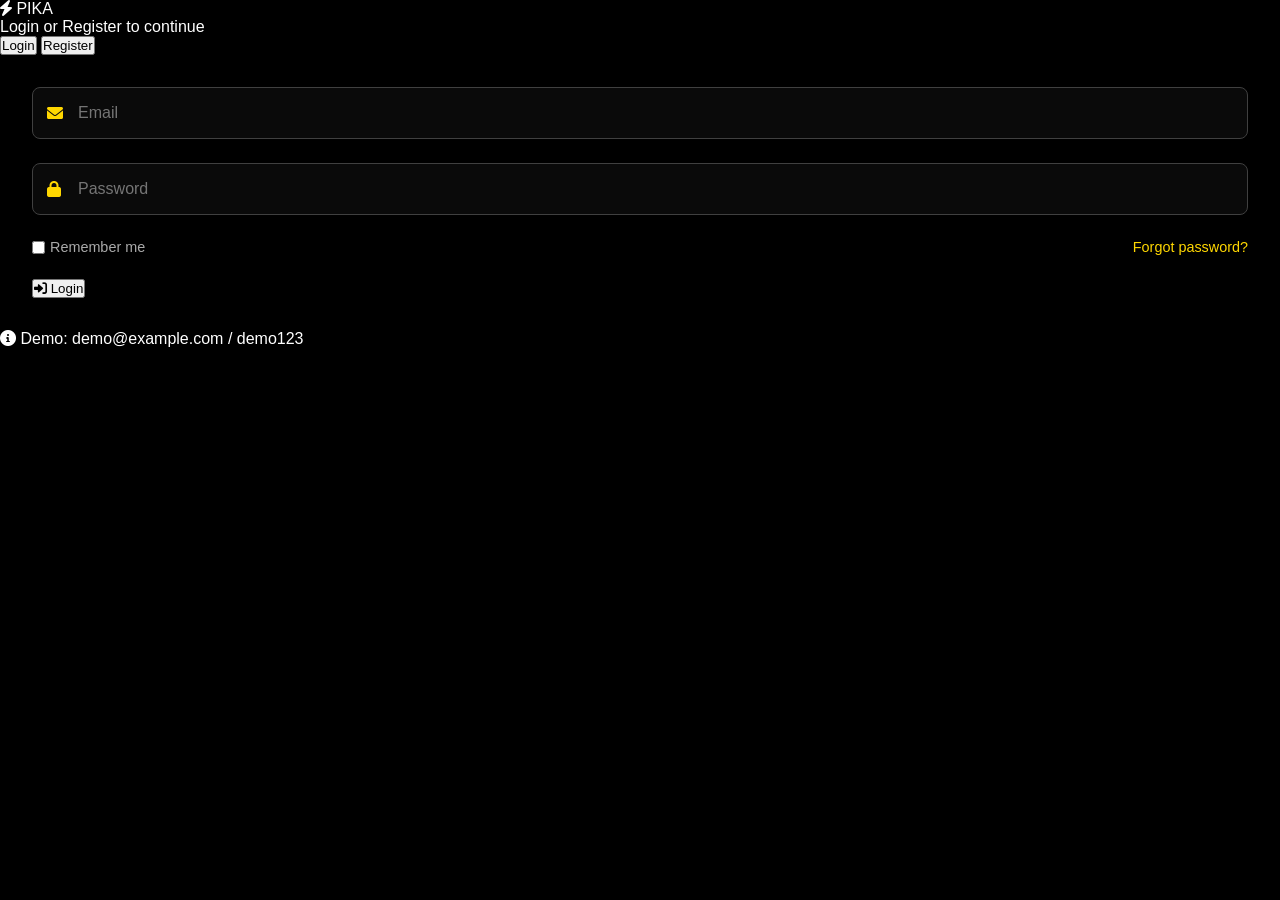
==== commit 70419d49: "Update index.html" ====
--- a/index.html
+++ b/index.html
@@ -3,34 +3,107 @@
 <head>
     <meta charset="UTF-8">
     <meta name="viewport" content="width=device-width, initial-scale=1.0">
-    <title>PIKA - Undetectable Minecraft Client</title>
+    <title>PIKA - Login or Register</title>
     <link rel="stylesheet" href="style.css">
     <link rel="stylesheet" href="https://cdnjs.cloudflare.com/ajax/libs/font-awesome/6.0.0/css/all.min.css">
 </head>
 <body>
-    <!-- Navigation -->
-    <nav class="navbar">
-        <div class="nav-container">
-            <div class="logo">
-                <i class="fas fa-bolt" style="color: var(--gold);"></i>
-                PIKA
-                <span class="logo-badge">BETA</span>
-            </div>
-            
-            <div class="nav-links">
-                <a href="#home" class="active"><i class="fas fa-home"></i> Home</a>
-                <a href="#webgui"><i class="fas fa-globe"></i> WebGui</a>
-                <a href="#download"><i class="fas fa-download"></i> Download</a>
-            </div>
-
-            <div class="nav-auth">
-                <button class="auth-btn login-btn" onclick="showAuthModal('login')">
+    <!-- Main Auth Container (shown first) -->
+    <div id="authContainer" class="auth-container">
+        <div class="auth-box">
+            <div class="auth-header">
+                <div class="logo-large">
+                    <i class="fas fa-bolt"></i>
+                    PIKA
+                </div>
+                <p class="tagline">Login or Register to continue</p>
+            </div>
+
+            <!-- Toggle Buttons -->
+            <div class="auth-toggle">
+                <button class="toggle-btn active" onclick="showAuthForm('login')">Login</button>
+                <button class="toggle-btn" onclick="showAuthForm('register')">Register</button>
+            </div>
+
+            <!-- Login Form -->
+            <form id="loginForm" class="auth-form active-form" onsubmit="handleLogin(event)">
+                <div class="input-group">
+                    <i class="fas fa-envelope"></i>
+                    <input type="email" id="loginEmail" placeholder="Email" required>
+                </div>
+                <div class="input-group">
+                    <i class="fas fa-lock"></i>
+                    <input type="password" id="loginPassword" placeholder="Password" required>
+                </div>
+                <div class="form-options">
+                    <label class="checkbox">
+                        <input type="checkbox"> Remember me
+                    </label>
+                    <a href="#" onclick="forgotPassword()">Forgot password?</a>
+                </div>
+                <button type="submit" class="auth-submit-btn">
                     <i class="fas fa-sign-in-alt"></i> Login
                 </button>
-                <button class="auth-btn register-btn" onclick="showAuthModal('register')">
+            </form>
+
+            <!-- Register Form -->
+            <form id="registerForm" class="auth-form" onsubmit="handleRegister(event)">
+                <div class="input-group">
+                    <i class="fas fa-user"></i>
+                    <input type="text" id="regName" placeholder="Username" required>
+                </div>
+                <div class="input-group">
+                    <i class="fas fa-envelope"></i>
+                    <input type="email" id="regEmail" placeholder="Email" required>
+                </div>
+                <div class="input-group">
+                    <i class="fas fa-lock"></i>
+                    <input type="password" id="regPassword" placeholder="Password" required>
+                </div>
+                <div class="input-group">
+                    <i class="fas fa-lock"></i>
+                    <input type="password" id="regConfirmPassword" placeholder="Confirm Password" required>
+                </div>
+                <div class="form-options">
+                    <label class="checkbox">
+                        <input type="checkbox" required> I agree to the <a href="#">Terms</a>
+                    </label>
+                </div>
+                <button type="submit" class="auth-submit-btn">
                     <i class="fas fa-user-plus"></i> Register
                 </button>
-                <div class="user-profile hidden" id="userProfile">
+            </form>
+
+            <!-- Demo Credentials -->
+            <div class="demo-credentials">
+                <p><i class="fas fa-info-circle"></i> Demo: demo@example.com / demo123</p>
+            </div>
+        </div>
+
+        <!-- Background Effects -->
+        <div class="auth-background">
+            <div class="gradient-sphere"></div>
+            <div class="grid-overlay"></div>
+        </div>
+    </div>
+
+    <!-- Main Website (hidden until login) -->
+    <div id="mainWebsite" class="main-website hidden">
+        <!-- Navigation -->
+        <nav class="navbar">
+            <div class="nav-container">
+                <div class="logo">
+                    <i class="fas fa-bolt" style="color: var(--gold);"></i>
+                    PIKA
+                </div>
+                
+                <div class="nav-links">
+                    <a href="#home" class="active"><i class="fas fa-home"></i> Home</a>
+                    <a href="#webgui"><i class="fas fa-globe"></i> WebGui</a>
+                    <a href="#download"><i class="fas fa-download"></i> Download</a>
+                </div>
+
+                <div class="user-profile" id="userProfile">
                     <i class="fas fa-user-circle"></i>
                     <span id="userNameDisplay"></span>
                     <button onclick="logout()" class="logout-icon">
@@ -38,397 +111,316 @@
                     </button>
                 </div>
             </div>
-
-            <button class="mobile-menu" onclick="toggleMobileMenu()">
-                <i class="fas fa-bars"></i>
-            </button>
-        </div>
-    </nav>
-
-    <!-- Auth Modal -->
-    <div id="authModal" class="modal">
-        <div class="modal-content">
-            <div class="modal-header">
-                <h2 id="modalTitle">Login</h2>
-                <button class="close-modal" onclick="closeAuthModal()">&times;</button>
+        </nav>
+
+        <!-- Pages -->
+        
+        <!-- Home Page -->
+        <section id="home" class="page active-page">
+            <!-- Hero Section -->
+            <div class="hero">
+                <div class="hero-content">
+                    <h1 class="glitch" data-text="UNDETECTABLE MINECRAFT CLIENT">UNDETECTABLE MINECRAFT CLIENT</h1>
+                    <p class="hero-subtitle">Experience the most advanced bypass techniques with PIKA</p>
+                    <div class="stats">
+                        <div class="stat-item">
+                            <span class="stat-number">10K+</span>
+                            <span class="stat-label">Active Users</span>
+                        </div>
+                        <div class="stat-item">
+                            <span class="stat-number">99.9%</span>
+                            <span class="stat-label">Undetected</span>
+                        </div>
+                        <div class="stat-item">
+                            <span class="stat-number">24/7</span>
+                            <span class="stat-label">Support</span>
+                        </div>
+                    </div>
+                </div>
+                <div class="hero-particles" id="particles"></div>
+            </div>
+
+            <div class="container">
+                <!-- Main Question -->
+                <div class="section-title">
+                    <h2>Why Should I choose <span class="gold-text">Pika?</span></h2>
+                    <div class="title-underline"></div>
+                </div>
+
+                <!-- Features Grid -->
+                <div class="features">
+                    <!-- 1st -->
+                    <div class="feature-card">
+                        <div class="feature-icon">
+                            <i class="fas fa-shield-halbed"></i>
+                            <div class="feature-number">01</div>
+                        </div>
+                        <h3>Undetected</h3>
+                        <p>Pika use the latest and most secure methods in their modules. Being detected isn't on our list of concerns.</p>
+                        <div class="feature-badge">BYPASS 100%</div>
+                    </div>
+
+                    <!-- 2nd -->
+                    <div class="feature-card">
+                        <div class="feature-icon">
+                            <i class="fas fa-desktop"></i>
+                            <div class="feature-number">02</div>
+                        </div>
+                        <h3>Screenshare Bypass</h3>
+                        <p>Pika guaranteed screenshare proof when following our screenshare guide. Full manual screenshare included.</p>
+                        <div class="feature-badge">SCREENSHARE PROOF</div>
+                    </div>
+
+                    <!-- 3rd -->
+                    <div class="feature-card">
+                        <div class="feature-icon">
+                            <i class="fas fa-cubes"></i>
+                            <div class="feature-number">03</div>
+                        </div>
+                        <h3>Multi Version</h3>
+                        <p>Multi version pika supports version 1.16.5-1.21.11. Wide compatibility for all your needs.</p>
+                        <div class="feature-badge">1.16.5 - 1.21.11</div>
+                    </div>
+
+                    <!-- 4th -->
+                    <div class="feature-card">
+                        <div class="feature-icon">
+                            <i class="fas fa-cloud"></i>
+                            <div class="feature-number">04</div>
+                        </div>
+                        <h3>WebGUI</h3>
+                        <p>Pika have webgui instead of normal clickgui. Access your settings from anywhere.</p>
+                        <div class="feature-badge">CLOUD BASED</div>
+                    </div>
+                </div>
+
+                <!-- Pricing Section -->
+                <div class="pricing-section">
+                    <div class="section-title">
+                        <h2>Choose Your <span class="gold-text">Plan</span></h2>
+                        <div class="title-underline"></div>
+                    </div>
+
+                    <div class="pricing">
+                        <!-- Pika Monthly -->
+                        <div class="pricing-card">
+                            <div class="pricing-header">
+                                <h3>Pika Monthly</h3>
+                                <div class="price">
+                                    <span class="currency">€</span>
+                                    <span class="amount">5</span>
+                                    <span class="period">/month</span>
+                                </div>
+                            </div>
+                            <ul class="features-list">
+                                <li><i class="fas fa-check-circle"></i> Bypasses full manual screenshare including scanners</li>
+                                <li><i class="fas fa-check-circle"></i> Fileless execution & Injection</li>
+                                <li><i class="fas fa-check-circle"></i> supports all minecraft versions 1.16.5-1.21.11</li>
+                                <li><i class="fas fa-check-circle"></i> New instance bypass</li>
+                                <li><i class="fas fa-check-circle"></i> WebGui (nevergetcaught.xyz)</li>
+                                <li><i class="fas fa-check-circle"></i> Mainly for sword, pot and prob for mace</li>
+                            </ul>
+                            <button class="pricing-btn" onclick="handlePurchase('monthly')">
+                                <i class="fas fa-crown"></i> Purchase Monthly
+                            </button>
+                        </div>
+
+                        <!-- Pika Lifetime -->
+                        <div class="pricing-card featured">
+                            <div class="popular-badge">MOST POPULAR</div>
+                            <div class="pricing-header">
+                                <h3>Pika Lifetime</h3>
+                                <div class="price">
+                                    <span class="currency">€</span>
+                                    <span class="amount">15</span>
+                                    <span class="period">/lifetime</span>
+                                </div>
+                            </div>
+                            <ul class="features-list">
+                                <li><i class="fas fa-check-circle"></i> Bypasses full manual screenshare including scanners</li>
+                                <li><i class="fas fa-check-circle"></i> Fileless execution & Injection</li>
+                                <li><i class="fas fa-check-circle"></i> supports all minecraft versions 1.8.9-1.21.11</li>
+                                <li><i class="fas fa-check-circle"></i> New instance bypass</li>
+                                <li><i class="fas fa-check-circle"></i> WebGui (nevergetcaught.xyz)</li>
+                                <li><i class="fas fa-check-circle"></i> Mainly for sword, pot and prob for mace</li>
+                            </ul>
+                            <button class="pricing-btn featured-btn" onclick="handlePurchase('lifetime')">
+                                <i class="fas fa-crown"></i> Purchase Lifetime
+                            </button>
+                        </div>
+                    </div>
+                </div>
+            </div>
+        </section>
+
+        <!-- WebGui Page -->
+        <section id="webgui" class="page">
+            <div class="webgui-hero">
+                <h1>WebGui <span class="gold-text">Dashboard</span></h1>
+                <p>nevergetcaught.xyz - Your Control Panel in the Cloud</p>
             </div>
             
-            <!-- Login Form -->
-            <form id="loginForm" class="auth-form active-form" onsubmit="handleLogin(event)">
-                <div class="input-group">
-                    <i class="fas fa-envelope"></i>
-                    <input type="email" id="loginEmail" placeholder="Email" required>
-                </div>
-                <div class="input-group">
-                    <i class="fas fa-lock"></i>
-                    <input type="password" id="loginPassword" placeholder="Password" required>
-                </div>
-                <div class="form-options">
-                    <label class="checkbox">
-                        <input type="checkbox"> Remember me
-                    </label>
-                    <a href="#" onclick="forgotPassword()">Forgot password?</a>
-                </div>
-                <button type="submit" class="submit-btn">
-                    <i class="fas fa-sign-in-alt"></i> Login
-                </button>
-                <p class="switch-text">
-                    Don't have an account? <a href="#" onclick="switchAuthModal('register')">Register</a>
-                </p>
-            </form>
-
-            <!-- Register Form -->
-            <form id="registerForm" class="auth-form" onsubmit="handleRegister(event)">
-                <div class="input-group">
-                    <i class="fas fa-user"></i>
-                    <input type="text" id="regName" placeholder="Username" required>
-                </div>
-                <div class="input-group">
-                    <i class="fas fa-envelope"></i>
-                    <input type="email" id="regEmail" placeholder="Email" required>
-                </div>
-                <div class="input-group">
-                    <i class="fas fa-lock"></i>
-                    <input type="password" id="regPassword" placeholder="Password" required>
-                </div>
-                <div class="input-group">
-                    <i class="fas fa-lock"></i>
-                    <input type="password" id="regConfirmPassword" placeholder="Confirm Password" required>
-                </div>
-                <div class="form-options">
-                    <label class="checkbox">
-                        <input type="checkbox" required> I agree to the <a href="#">Terms</a>
-                    </label>
-                </div>
-                <button type="submit" class="submit-btn">
-                    <i class="fas fa-user-plus"></i> Register
-                </button>
-                <p class="switch-text">
-                    Already have an account? <a href="#" onclick="switchAuthModal('login')">Login</a>
-                </p>
-            </form>
-        </div>
-    </div>
-
-    <!-- Pages -->
-    
-    <!-- Home Page -->
-    <section id="home" class="page active-page">
-        <!-- Hero Section -->
-        <div class="hero">
-            <div class="hero-content">
-                <h1 class="glitch" data-text="UNDETECTABLE MINECRAFT CLIENT">UNDETECTABLE MINECRAFT CLIENT</h1>
-                <p class="hero-subtitle">Experience the most advanced bypass techniques with PIKA</p>
-                <div class="hero-buttons">
-                    <button class="btn-primary" onclick="showAuthModal('register')">
-                        <i class="fas fa-rocket"></i> Get Started
-                    </button>
-                    <button class="btn-secondary" onclick="document.querySelector('.features').scrollIntoView({behavior: 'smooth'})">
-                        <i class="fas fa-info-circle"></i> Learn More
-                    </button>
-                </div>
-                <div class="stats">
-                    <div class="stat-item">
-                        <span class="stat-number">10K+</span>
-                        <span class="stat-label">Active Users</span>
-                    </div>
-                    <div class="stat-item">
-                        <span class="stat-number">99.9%</span>
-                        <span class="stat-label">Undetected</span>
-                    </div>
-                    <div class="stat-item">
-                        <span class="stat-number">24/7</span>
-                        <span class="stat-label">Support</span>
-                    </div>
-                </div>
-            </div>
-            <div class="hero-particles" id="particles"></div>
-        </div>
-
-        <div class="container">
-            <!-- Main Question -->
-            <div class="section-title">
-                <h2>Why Should I choose <span class="gold-text">Pika?</span></h2>
-                <div class="title-underline"></div>
-            </div>
-
-            <!-- Features Grid -->
-            <div class="features">
-                <!-- 1st -->
-                <div class="feature-card" data-aos="fade-up">
-                    <div class="feature-icon">
-                        <i class="fas fa-shield-halbed"></i>
-                        <div class="feature-number">01</div>
-                    </div>
-                    <h3>Undetected</h3>
-                    <p>Pika use the latest and most secure methods in their modules. Being detected isn't on our list of concerns.</p>
-                    <div class="feature-badge">BYPASS 100%</div>
-                </div>
-
-                <!-- 2nd -->
-                <div class="feature-card" data-aos="fade-up" data-aos-delay="100">
-                    <div class="feature-icon">
-                        <i class="fas fa-desktop"></i>
-                        <div class="feature-number">02</div>
-                    </div>
-                    <h3>Screenshare Bypass</h3>
-                    <p>Pika guaranteed screenshare proof when following our screenshare guide. Full manual screenshare included.</p>
-                    <div class="feature-badge">SCREENSHARE PROOF</div>
-                </div>
-
-                <!-- 3rd -->
-                <div class="feature-card" data-aos="fade-up" data-aos-delay="200">
-                    <div class="feature-icon">
-                        <i class="fas fa-cubes"></i>
-                        <div class="feature-number">03</div>
-                    </div>
-                    <h3>Multi Version</h3>
-                    <p>Multi version pika supports version 1.16.5-1.21.11. Wide compatibility for all your needs.</p>
-                    <div class="feature-badge">1.16.5 - 1.21.11</div>
-                </div>
-
-                <!-- 4th -->
-                <div class="feature-card" data-aos="fade-up" data-aos-delay="300">
-                    <div class="feature-icon">
-                        <i class="fas fa-cloud"></i>
-                        <div class="feature-number">04</div>
-                    </div>
-                    <h3>WebGUI</h3>
-                    <p>Pika have webgui instead of normal clickgui. Access your settings from anywhere.</p>
-                    <div class="feature-badge">CLOUD BASED</div>
-                </div>
-            </div>
-
-            <!-- Pricing Section -->
-            <div class="pricing-section">
-                <div class="section-title">
-                    <h2>Choose Your <span class="gold-text">Plan</span></h2>
-                    <div class="title-underline"></div>
-                </div>
-
-                <div class="pricing">
-                    <!-- Pika Monthly -->
-                    <div class="pricing-card" data-aos="flip-left">
-                        <div class="pricing-header">
-                            <h3>Pika Monthly</h3>
-                            <div class="price">
+            <div class="container">
+                <div class="webgui-showcase">
+                    <div class="webgui-preview">
+                        <div class="browser-bar">
+                            <div class="browser-dots">
+                                <span></span><span></span><span></span>
+                            </div>
+                            <div class="browser-url">https://nevergetcaught.xyz/dashboard</div>
+                        </div>
+                        <div class="webgui-dashboard">
+                            <div class="dashboard-sidebar">
+                                <div class="sidebar-item active"><i class="fas fa-home"></i></div>
+                                <div class="sidebar-item"><i class="fas fa-sliders-h"></i></div>
+                                <div class="sidebar-item"><i class="fas fa-chart-line"></i></div>
+                                <div class="sidebar-item"><i class="fas fa-cog"></i></div>
+                            </div>
+                            <div class="dashboard-main">
+                                <div class="dashboard-header">
+                                    <h3>Module Controls</h3>
+                                    <div class="status online">Online</div>
+                                </div>
+                                <div class="module-grid">
+                                    <div class="module-card">
+                                        <span>KillAura</span>
+                                        <label class="switch">
+                                            <input type="checkbox" checked>
+                                            <span class="slider"></span>
+                                        </label>
+                                    </div>
+                                    <div class="module-card">
+                                        <span>Velocity</span>
+                                        <label class="switch">
+                                            <input type="checkbox" checked>
+                                            <span class="slider"></span>
+                                        </label>
+                                    </div>
+                                    <div class="module-card">
+                                        <span>Scaffold</span>
+                                        <label class="switch">
+                                            <input type="checkbox">
+                                            <span class="slider"></span>
+                                        </label>
+                                    </div>
+                                    <div class="module-card">
+                                        <span>ESP</span>
+                                        <label class="switch">
+                                            <input type="checkbox" checked>
+                                            <span class="slider"></span>
+                                        </label>
+                                    </div>
+                                </div>
+                            </div>
+                        </div>
+                    </div>
+
+                    <div class="webgui-features">
+                        <div class="webgui-feature-card">
+                            <i class="fas fa-cloud-upload-alt"></i>
+                            <h3>Cloud Sync</h3>
+                            <p>Your settings sync automatically across all devices</p>
+                        </div>
+                        <div class="webgui-feature-card">
+                            <i class="fas fa-mobile-alt"></i>
+                            <h3>Mobile Ready</h3>
+                            <p>Access your WebGui from any device with internet</p>
+                        </div>
+                        <div class="webgui-feature-card">
+                            <i class="fas fa-shield-alt"></i>
+                            <h3>Secure Connection</h3>
+                            <p>End-to-end encryption for all your data</p>
+                        </div>
+                    </div>
+                </div>
+            </div>
+        </section>
+
+        <!-- Download Page -->
+        <section id="download" class="page">
+            <div class="download-hero">
+                <h1>Download <span class="gold-text">PIKA</span></h1>
+                <p>Choose your version and start bypassing</p>
+            </div>
+
+            <div class="container">
+                <div class="download-options">
+                    <!-- Monthly Card -->
+                    <div class="download-card">
+                        <div class="card-content">
+                            <div class="card-header">
+                                <i class="fas fa-calendar-alt"></i>
+                                <h3>Monthly</h3>
+                            </div>
+                            <div class="price-tag">
                                 <span class="currency">€</span>
                                 <span class="amount">5</span>
                                 <span class="period">/month</span>
                             </div>
-                        </div>
-                        <ul class="features-list">
-                            <li><i class="fas fa-check-circle"></i> Bypasses full manual screenshare including scanners</li>
-                            <li><i class="fas fa-check-circle"></i> Fileless execution & Injection</li>
-                            <li><i class="fas fa-check-circle"></i> supports all minecraft versions 1.16.5-1.21.11</li>
-                            <li><i class="fas fa-check-circle"></i> New instance bypass</li>
-                            <li><i class="fas fa-check-circle"></i> WebGui (nevergetcaught.xyz)</li>
-                            <li><i class="fas fa-check-circle"></i> Mainly for sword, pot and prob for mace</li>
-                        </ul>
-                        <button class="pricing-btn" onclick="showAuthModal('register')">
-                            <i class="fas fa-crown"></i> Get Monthly
-                        </button>
-                    </div>
-
-                    <!-- Pika Lifetime -->
-                    <div class="pricing-card featured" data-aos="flip-left" data-aos-delay="200">
-                        <div class="popular-badge">MOST POPULAR</div>
-                        <div class="pricing-header">
-                            <h3>Pika Lifetime</h3>
-                            <div class="price">
+                            <ul class="feature-list">
+                                <li><i class="fas fa-check"></i> Full Screenshare Bypass</li>
+                                <li><i class="fas fa-check"></i> Fileless Injection</li>
+                                <li><i class="fas fa-check"></i> Version 1.16.5-1.21.11</li>
+                                <li><i class="fas fa-check"></i> WebGui Access</li>
+                                <li><i class="fas fa-check"></i> 24/7 Support</li>
+                            </ul>
+                            <button class="download-btn" onclick="handleDownload('monthly')">
+                                <i class="fas fa-download"></i> Download
+                            </button>
+                        </div>
+                    </div>
+
+                    <!-- Lifetime Card -->
+                    <div class="download-card featured">
+                        <div class="popular-tag">BEST VALUE</div>
+                        <div class="card-content">
+                            <div class="card-header">
+                                <i class="fas fa-infinity"></i>
+                                <h3>Lifetime</h3>
+                            </div>
+                            <div class="price-tag">
                                 <span class="currency">€</span>
                                 <span class="amount">15</span>
-                                <span class="period">/lifetime</span>
-                            </div>
-                        </div>
-                        <ul class="features-list">
-                            <li><i class="fas fa-check-circle"></i> Bypasses full manual screenshare including scanners</li>
-                            <li><i class="fas fa-check-circle"></i> Fileless execution & Injection</li>
-                            <li><i class="fas fa-check-circle"></i> supports all minecraft versions 1.8.9-1.21.11</li>
-                            <li><i class="fas fa-check-circle"></i> New instance bypass</li>
-                            <li><i class="fas fa-check-circle"></i> WebGui (nevergetcaught.xyz)</li>
-                            <li><i class="fas fa-check-circle"></i> Mainly for sword, pot and prob for mace</li>
-                        </ul>
-                        <button class="pricing-btn featured-btn" onclick="showAuthModal('register')">
-                            <i class="fas fa-crown"></i> Get Lifetime
-                        </button>
-                    </div>
-                </div>
-            </div>
-        </div>
-    </section>
-
-    <!-- WebGui Page -->
-    <section id="webgui" class="page">
-        <div class="webgui-hero">
-            <h1>WebGui <span class="gold-text">Dashboard</span></h1>
-            <p>nevergetcaught.xyz - Your Control Panel in the Cloud</p>
-        </div>
-        
-        <div class="container">
-            <div class="webgui-showcase">
-                <div class="webgui-preview" data-aos="zoom-in">
-                    <div class="browser-bar">
-                        <div class="browser-dots">
-                            <span></span><span></span><span></span>
-                        </div>
-                        <div class="browser-url">https://nevergetcaught.xyz/dashboard</div>
-                    </div>
-                    <div class="webgui-dashboard">
-                        <div class="dashboard-sidebar">
-                            <div class="sidebar-item active"><i class="fas fa-home"></i></div>
-                            <div class="sidebar-item"><i class="fas fa-sliders-h"></i></div>
-                            <div class="sidebar-item"><i class="fas fa-chart-line"></i></div>
-                            <div class="sidebar-item"><i class="fas fa-cog"></i></div>
-                        </div>
-                        <div class="dashboard-main">
-                            <div class="dashboard-header">
-                                <h3>Module Controls</h3>
-                                <div class="status online">Online</div>
-                            </div>
-                            <div class="module-grid">
-                                <div class="module-card">
-                                    <span>KillAura</span>
-                                    <label class="switch">
-                                        <input type="checkbox" checked>
-                                        <span class="slider"></span>
-                                    </label>
-                                </div>
-                                <div class="module-card">
-                                    <span>Velocity</span>
-                                    <label class="switch">
-                                        <input type="checkbox" checked>
-                                        <span class="slider"></span>
-                                    </label>
-                                </div>
-                                <div class="module-card">
-                                    <span>Scaffold</span>
-                                    <label class="switch">
-                                        <input type="checkbox">
-                                        <span class="slider"></span>
-                                    </label>
-                                </div>
-                                <div class="module-card">
-                                    <span>ESP</span>
-                                    <label class="switch">
-                                        <input type="checkbox" checked>
-                                        <span class="slider"></span>
-                                    </label>
-                                </div>
-                            </div>
-                        </div>
-                    </div>
-                </div>
-
-                <div class="webgui-features">
-                    <div class="webgui-feature-card">
-                        <i class="fas fa-cloud-upload-alt"></i>
-                        <h3>Cloud Sync</h3>
-                        <p>Your settings sync automatically across all devices</p>
-                    </div>
-                    <div class="webgui-feature-card">
-                        <i class="fas fa-mobile-alt"></i>
-                        <h3>Mobile Ready</h3>
-                        <p>Access your WebGui from any device with internet</p>
-                    </div>
-                    <div class="webgui-feature-card">
-                        <i class="fas fa-shield-alt"></i>
-                        <h3>Secure Connection</h3>
-                        <p>End-to-end encryption for all your data</p>
-                    </div>
-                </div>
-            </div>
-        </div>
-    </section>
-
-    <!-- Download Page -->
-    <section id="download" class="page">
-        <div class="download-hero">
-            <h1>Download <span class="gold-text">PIKA</span></h1>
-            <p>Choose your version and start bypassing</p>
-        </div>
-
-        <div class="container">
-            <div class="download-options">
-                <!-- Monthly Card -->
-                <div class="download-card" data-aos="fade-right">
-                    <div class="card-bg"></div>
-                    <div class="card-content">
-                        <div class="card-header">
-                            <i class="fas fa-calendar-alt"></i>
-                            <h3>Monthly</h3>
-                        </div>
-                        <div class="price-tag">
-                            <span class="currency">€</span>
-                            <span class="amount">5</span>
-                            <span class="period">/month</span>
-                        </div>
-                        <ul class="feature-list">
-                            <li><i class="fas fa-check"></i> Full Screenshare Bypass</li>
-                            <li><i class="fas fa-check"></i> Fileless Injection</li>
-                            <li><i class="fas fa-check"></i> Version 1.16.5-1.21.11</li>
-                            <li><i class="fas fa-check"></i> WebGui Access</li>
-                            <li><i class="fas fa-check"></i> 24/7 Support</li>
-                        </ul>
-                        <button class="download-btn" onclick="handleDownload('monthly')">
-                            <i class="fas fa-download"></i> Download
-                            <span class="btn-glow"></span>
-                        </button>
-                    </div>
-                </div>
-
-                <!-- Lifetime Card -->
-                <div class="download-card featured" data-aos="fade-left">
-                    <div class="card-bg"></div>
-                    <div class="popular-tag">BEST VALUE</div>
-                    <div class="card-content">
-                        <div class="card-header">
-                            <i class="fas fa-infinity"></i>
-                            <h3>Lifetime</h3>
-                        </div>
-                        <div class="price-tag">
-                            <span class="currency">€</span>
-                            <span class="amount">15</span>
-                            <span class="period">/once</span>
-                        </div>
-                        <ul class="feature-list">
-                            <li><i class="fas fa-check"></i> Everything in Monthly</li>
-                            <li><i class="fas fa-check"></i> Version 1.8.9-1.21.11</li>
-                            <li><i class="fas fa-check"></i> Lifetime Updates</li>
-                            <li><i class="fas fa-check"></i> Priority Support</li>
-                            <li><i class="fas fa-check"></i> Early Access Features</li>
-                        </ul>
-                        <button class="download-btn featured-btn" onclick="handleDownload('lifetime')">
-                            <i class="fas fa-download"></i> Download
-                            <span class="btn-glow"></span>
-                        </button>
-                    </div>
-                </div>
-            </div>
-
-            <div class="system-requirements">
-                <h3><i class="fas fa-info-circle"></i> System Requirements</h3>
-                <div class="requirements-grid">
-                    <div class="req-item">
-                        <i class="fas fa-windows"></i>
-                        <span>Windows 10/11</span>
-                    </div>
-                    <div class="req-item">
-                        <i class="fas fa-memory"></i>
-                        <span>4GB RAM</span>
-                    </div>
-                    <div class="req-item">
-                        <i class="fas fa-microchip"></i>
-                        <span>Intel i3 or better</span>
-                    </div>
-                    <div class="req-item">
-                        <i class="fas fa-hdd"></i>
-                        <span>500MB Storage</span>
-                    </div>
-                </div>
-            </div>
-        </div>
-    </section>
+                                <span class="period">/once</span>
+                            </div>
+                            <ul class="feature-list">
+                                <li><i class="fas fa-check"></i> Everything in Monthly</li>
+                                <li><i class="fas fa-check"></i> Version 1.8.9-1.21.11</li>
+                                <li><i class="fas fa-check"></i> Lifetime Updates</li>
+                                <li><i class="fas fa-check"></i> Priority Support</li>
+                                <li><i class="fas fa-check"></i> Early Access Features</li>
+                            </ul>
+                            <button class="download-btn featured-btn" onclick="handleDownload('lifetime')">
+                                <i class="fas fa-download"></i> Download
+                            </button>
+                        </div>
+                    </div>
+                </div>
+
+                <div class="system-requirements">
+                    <h3><i class="fas fa-info-circle"></i> System Requirements</h3>
+                    <div class="requirements-grid">
+                        <div class="req-item">
+                            <i class="fas fa-windows"></i>
+                            <span>Windows 10/11</span>
+                        </div>
+                        <div class="req-item">
+                            <i class="fas fa-memory"></i>
+                            <span>4GB RAM</span>
+                        </div>
+                        <div class="req-item">
+                            <i class="fas fa-microchip"></i>
+                            <span>Intel i3 or better</span>
+                        </div>
+                        <div class="req-item">
+                            <i class="fas fa-hdd"></i>
+                            <span>500MB Storage</span>
+                        </div>
+                    </div>
+                </div>
+            </div>
+        </section>
+    </div>
 
     <!-- Toast Notification -->
     <div id="toast" class="toast">
--- a/style.css
+++ b/style.css
@@ -2,39 +2,64 @@
     margin: 0;
     padding: 0;
     box-sizing: border-box;
-    font-family: -apple-system, BlinkMacSystemFont, 'Segoe UI', Roboto, Oxygen, Ubuntu, sans-serif;
+    font-family: 'Segoe UI', Tahoma, Geneva, Verdana, sans-serif;
 }
 
 :root {
     --gold: #FFD700;
     --dark-gold: #B8860B;
+    --light-gold: #FFF0B5;
     --gray: #808080;
     --light-gray: #A9A9A9;
     --dark-gray: #404040;
+    --darker-gray: #2a2a2a;
     --black: #000000;
     --darker-black: #0a0a0a;
+    --charcoal: #1a1a1a;
+    --glass-bg: rgba(255, 255, 255, 0.05);
+    --glass-border: rgba(255, 215, 0, 0.1);
 }
 
 body {
     background: var(--black);
     color: white;
-    line-height: 1.6;
+    overflow-x: hidden;
+}
+
+/* Custom Scrollbar */
+::-webkit-scrollbar {
+    width: 10px;
+}
+
+::-webkit-scrollbar-track {
+    background: var(--charcoal);
+}
+
+::-webkit-scrollbar-thumb {
+    background: var(--dark-gray);
+    border-radius: 5px;
+}
+
+::-webkit-scrollbar-thumb:hover {
+    background: var(--gold);
 }
 
 /* Navigation */
-nav {
-    background: var(--darker-black);
-    border-bottom: 2px solid var(--gold);
+.navbar {
+    background: rgba(10, 10, 10, 0.95);
+    backdrop-filter: blur(10px);
+    border-bottom: 1px solid var(--glass-border);
     position: fixed;
     width: 100%;
     top: 0;
     z-index: 1000;
+    padding: 0.5rem 0;
 }
 
 .nav-container {
-    max-width: 1200px;
+    max-width: 1400px;
     margin: 0 auto;
-    padding: 1rem 2rem;
+    padding: 0 2rem;
     display: flex;
     justify-content: space-between;
     align-items: center;
@@ -42,9 +67,20 @@
 
 .logo {
     font-size: 2rem;
-    font-weight: bold;
-    color: var(--gold);
+    font-weight: 800;
     letter-spacing: 2px;
+    display: flex;
+    align-items: center;
+    gap: 10px;
+}
+
+.logo-badge {
+    font-size: 0.7rem;
+    background: var(--gold);
+    color: var(--black);
+    padding: 2px 8px;
+    border-radius: 20px;
+    font-weight: normal;
 }
 
 .nav-links {
@@ -55,86 +91,537 @@
 .nav-links a {
     color: white;
     text-decoration: none;
-    font-size: 1.1rem;
+    font-size: 1rem;
     padding: 0.5rem 1rem;
+    border-radius: 8px;
     transition: all 0.3s;
-    border-radius: 4px;
+    display: flex;
+    align-items: center;
+    gap: 8px;
+}
+
+.nav-links a i {
+    color: var(--gold);
+    font-size: 1rem;
 }
 
 .nav-links a:hover,
 .nav-links a.active {
-    color: var(--gold);
-    background: rgba(255, 215, 0, 0.1);
+    background: var(--glass-bg);
+    color: var(--gold);
+}
+
+.nav-auth {
+    display: flex;
+    gap: 1rem;
+}
+
+.auth-btn {
+    background: transparent;
+    color: white;
+    border: 1px solid var(--dark-gray);
+    padding: 0.5rem 1.2rem;
+    border-radius: 8px;
+    cursor: pointer;
+    display: flex;
+    align-items: center;
+    gap: 8px;
+    transition: all 0.3s;
+    font-size: 0.9rem;
+}
+
+.auth-btn i {
+    color: var(--gold);
+}
+
+.auth-btn:hover {
+    border-color: var(--gold);
+    background: var(--glass-bg);
+    transform: translateY(-2px);
+}
+
+.register-btn {
+    background: var(--gold);
+    color: var(--black);
+    border: none;
+}
+
+.register-btn i {
+    color: var(--black);
+}
+
+.register-btn:hover {
+    background: var(--dark-gold);
+}
+
+.user-profile {
+    display: flex;
+    align-items: center;
+    gap: 10px;
+    background: var(--glass-bg);
+    padding: 0.5rem 1rem;
+    border-radius: 8px;
+    border: 1px solid var(--gold);
+}
+
+.user-profile i {
+    color: var(--gold);
+    font-size: 1.2rem;
+}
+
+.logout-icon {
+    background: transparent;
+    border: none;
+    color: var(--light-gray);
+    cursor: pointer;
+    transition: color 0.3s;
+}
+
+.logout-icon:hover {
+    color: var(--gold);
+}
+
+.mobile-menu {
+    display: none;
+    background: transparent;
+    border: none;
+    color: white;
+    font-size: 1.5rem;
+    cursor: pointer;
+}
+
+/* Modal */
+.modal {
+    display: none;
+    position: fixed;
+    top: 0;
+    left: 0;
+    width: 100%;
+    height: 100%;
+    background: rgba(0, 0, 0, 0.9);
+    backdrop-filter: blur(5px);
+    z-index: 2000;
+    align-items: center;
+    justify-content: center;
+}
+
+.modal.show {
+    display: flex;
+    animation: fadeIn 0.3s;
+}
+
+@keyframes fadeIn {
+    from { opacity: 0; }
+    to { opacity: 1; }
+}
+
+.modal-content {
+    background: var(--charcoal);
+    border-radius: 15px;
+    width: 90%;
+    max-width: 450px;
+    border: 1px solid var(--gold);
+    box-shadow: 0 0 30px rgba(255, 215, 0, 0.2);
+    animation: slideUp 0.3s;
+}
+
+@keyframes slideUp {
+    from {
+        transform: translateY(50px);
+        opacity: 0;
+    }
+    to {
+        transform: translateY(0);
+        opacity: 1;
+    }
+}
+
+.modal-header {
+    padding: 1.5rem;
+    border-bottom: 1px solid var(--dark-gray);
+    display: flex;
+    justify-content: space-between;
+    align-items: center;
+}
+
+.modal-header h2 {
+    color: var(--gold);
+    font-size: 1.5rem;
+}
+
+.close-modal {
+    background: transparent;
+    border: none;
+    color: var(--light-gray);
+    font-size: 2rem;
+    cursor: pointer;
+    transition: color 0.3s;
+}
+
+.close-modal:hover {
+    color: var(--gold);
+}
+
+.auth-form {
+    padding: 2rem;
+    display: none;
+}
+
+.auth-form.active-form {
+    display: block;
+}
+
+.input-group {
+    position: relative;
+    margin-bottom: 1.5rem;
+}
+
+.input-group i {
+    position: absolute;
+    left: 15px;
+    top: 50%;
+    transform: translateY(-50%);
+    color: var(--gold);
+    font-size: 1rem;
+}
+
+.input-group input {
+    width: 100%;
+    padding: 1rem 1rem 1rem 45px;
+    background: var(--darker-black);
+    border: 1px solid var(--dark-gray);
+    border-radius: 8px;
+    color: white;
+    font-size: 1rem;
+    transition: all 0.3s;
+}
+
+.input-group input:focus {
+    outline: none;
+    border-color: var(--gold);
+    box-shadow: 0 0 15px rgba(255, 215, 0, 0.2);
+}
+
+.form-options {
+    display: flex;
+    justify-content: space-between;
+    align-items: center;
+    margin-bottom: 1.5rem;
+    color: var(--light-gray);
+    font-size: 0.9rem;
+}
+
+.checkbox {
+    display: flex;
+    align-items: center;
+    gap: 5px;
+    cursor: pointer;
+}
+
+.checkbox input[type="checkbox"] {
+    accent-color: var(--gold);
+}
+
+.form-options a {
+    color: var(--gold);
+    text-decoration: none;
+}
+
+.submit-btn {
+    width: 100%;
+    padding: 1rem;
+    background: var(--gold);
+    color: var(--black);
+    border: none;
+    border-radius: 8px;
+    font-size: 1rem;
+    font-weight: bold;
+    cursor: pointer;
+    display: flex;
+    align-items: center;
+    justify-content: center;
+    gap: 10px;
+    transition: all 0.3s;
+}
+
+.submit-btn:hover {
+    background: var(--dark-gold);
+    transform: translateY(-2px);
+    box-shadow: 0 5px 20px rgba(255, 215, 0, 0.3);
+}
+
+.switch-text {
+    text-align: center;
+    margin-top: 1.5rem;
+    color: var(--light-gray);
+}
+
+.switch-text a {
+    color: var(--gold);
+    text-decoration: none;
+    font-weight: bold;
 }
 
 /* Pages */
 .page {
     display: none;
     min-height: 100vh;
-    padding: 6rem 2rem 2rem;
+    padding-top: 80px;
 }
 
 .page.active-page {
     display: block;
+    animation: pageFade 0.5s;
+}
+
+@keyframes pageFade {
+    from {
+        opacity: 0;
+        transform: translateY(20px);
+    }
+    to {
+        opacity: 1;
+        transform: translateY(0);
+    }
 }
 
 .container {
     max-width: 1200px;
     margin: 0 auto;
-}
-
-/* Home Page */
+    padding: 2rem;
+}
+
+/* Hero Section */
 .hero {
+    min-height: 90vh;
+    display: flex;
+    align-items: center;
+    justify-content: center;
+    position: relative;
+    overflow: hidden;
+    background: radial-gradient(circle at center, var(--charcoal) 0%, var(--black) 100%);
+}
+
+.hero-content {
     text-align: center;
-    margin: 2rem 0 4rem;
-}
-
-.hero h1 {
+    z-index: 2;
+    padding: 2rem;
+}
+
+.glitch {
+    font-size: 3.5rem;
+    font-weight: 900;
+    text-transform: uppercase;
+    position: relative;
+    text-shadow: 0.05em 0 0 rgba(255, 0, 0, 0.75),
+                -0.05em -0.025em 0 rgba(0, 255, 255, 0.75);
+    animation: glitch 500ms infinite;
+}
+
+@keyframes glitch {
+    0% {
+        text-shadow: 0.05em 0 0 rgba(255, 0, 0, 0.75),
+                    -0.05em -0.025em 0 rgba(0, 255, 255, 0.75);
+    }
+    14% {
+        text-shadow: 0.05em 0 0 rgba(255, 0, 0, 0.75),
+                    -0.05em -0.025em 0 rgba(0, 255, 255, 0.75);
+    }
+    15% {
+        text-shadow: -0.05em -0.025em 0 rgba(255, 0, 0, 0.75),
+                    0.025em 0.025em 0 rgba(0, 255, 255, 0.75);
+    }
+    49% {
+        text-shadow: -0.05em -0.025em 0 rgba(255, 0, 0, 0.75),
+                    0.025em 0.025em 0 rgba(0, 255, 255, 0.75);
+    }
+    50% {
+        text-shadow: 0.025em 0.05em 0 rgba(255, 0, 0, 0.75),
+                    0.05em 0 0 rgba(0, 255, 255, 0.75);
+    }
+    99% {
+        text-shadow: 0.025em 0.05em 0 rgba(255, 0, 0, 0.75),
+                    0.05em 0 0 rgba(0, 255, 255, 0.75);
+    }
+    100% {
+        text-shadow: -0.025em 0 0 rgba(255, 0, 0, 0.75),
+                    -0.025em -0.025em 0 rgba(0, 255, 255, 0.75);
+    }
+}
+
+.hero-subtitle {
+    font-size: 1.2rem;
+    color: var(--light-gray);
+    margin: 1.5rem 0;
+}
+
+.hero-buttons {
+    display: flex;
+    gap: 1rem;
+    justify-content: center;
+    margin: 2rem 0;
+}
+
+.btn-primary, .btn-secondary {
+    padding: 1rem 2rem;
+    border-radius: 8px;
+    font-size: 1rem;
+    font-weight: bold;
+    cursor: pointer;
+    display: flex;
+    align-items: center;
+    gap: 10px;
+    transition: all 0.3s;
+}
+
+.btn-primary {
+    background: var(--gold);
+    color: var(--black);
+    border: none;
+}
+
+.btn-primary:hover {
+    transform: translateY(-2px);
+    box-shadow: 0 5px 20px rgba(255, 215, 0, 0.3);
+}
+
+.btn-secondary {
+    background: transparent;
+    color: white;
+    border: 1px solid var(--gold);
+}
+
+.btn-secondary:hover {
+    background: var(--glass-bg);
+    transform: translateY(-2px);
+}
+
+.stats {
+    display: flex;
+    gap: 3rem;
+    justify-content: center;
+    margin-top: 3rem;
+}
+
+.stat-item {
+    display: flex;
+    flex-direction: column;
+    align-items: center;
+}
+
+.stat-number {
+    font-size: 2rem;
+    font-weight: bold;
+    color: var(--gold);
+}
+
+.stat-label {
+    color: var(--light-gray);
+    font-size: 0.9rem;
+}
+
+/* Section Title */
+.section-title {
+    text-align: center;
+    margin: 4rem 0 2rem;
+}
+
+.section-title h2 {
     font-size: 2.5rem;
-    color: var(--gold);
-    border-bottom: 2px solid var(--gold);
-    display: inline-block;
-    padding-bottom: 0.5rem;
-}
-
+    margin-bottom: 0.5rem;
+}
+
+.gold-text {
+    color: var(--gold);
+}
+
+.title-underline {
+    width: 100px;
+    height: 3px;
+    background: var(--gold);
+    margin: 1rem auto;
+    position: relative;
+}
+
+.title-underline::before,
+.title-underline::after {
+    content: '';
+    position: absolute;
+    width: 10px;
+    height: 10px;
+    background: var(--gold);
+    border-radius: 50%;
+    top: 50%;
+    transform: translateY(-50%);
+}
+
+.title-underline::before {
+    left: -5px;
+}
+
+.title-underline::after {
+    right: -5px;
+}
+
+/* Features */
 .features {
     display: grid;
     grid-template-columns: repeat(2, 1fr);
     gap: 2rem;
-    margin-bottom: 4rem;
+    margin: 3rem 0;
 }
 
 .feature-card {
-    background: var(--darker-black);
+    background: var(--charcoal);
     padding: 2rem;
-    border-radius: 8px;
+    border-radius: 15px;
     border: 1px solid var(--dark-gray);
-    transition: transform 0.3s;
+    transition: all 0.3s;
     position: relative;
+    overflow: hidden;
+}
+
+.feature-card::before {
+    content: '';
+    position: absolute;
+    top: 0;
+    left: -100%;
+    width: 100%;
+    height: 100%;
+    background: linear-gradient(90deg, transparent, rgba(255, 215, 0, 0.1), transparent);
+    transition: left 0.5s;
+}
+
+.feature-card:hover::before {
+    left: 100%;
 }
 
 .feature-card:hover {
     transform: translateY(-5px);
     border-color: var(--gold);
+    box-shadow: 0 10px 30px rgba(255, 215, 0, 0.1);
+}
+
+.feature-icon {
+    position: relative;
+    margin-bottom: 1.5rem;
+}
+
+.feature-icon i {
+    font-size: 2.5rem;
+    color: var(--gold);
 }
 
 .feature-number {
     position: absolute;
     top: -10px;
-    left: -10px;
-    background: var(--gold);
-    color: var(--black);
-    width: 30px;
-    height: 30px;
-    border-radius: 50%;
-    display: flex;
-    align-items: center;
-    justify-content: center;
-    font-weight: bold;
-    font-size: 1.2rem;
-}
-
-.feature-card h2 {
+    left: 40px;
+    font-size: 0.9rem;
+    color: var(--light-gray);
+    opacity: 0.5;
+}
+
+.feature-card h3 {
     color: var(--gold);
     margin-bottom: 1rem;
     font-size: 1.5rem;
@@ -142,118 +629,357 @@
 
 .feature-card p {
     color: var(--light-gray);
-}
-
-/* Pricing Section */
+    margin-bottom: 1.5rem;
+    line-height: 1.6;
+}
+
+.feature-badge {
+    display: inline-block;
+    padding: 0.3rem 1rem;
+    background: rgba(255, 215, 0, 0.1);
+    border: 1px solid var(--gold);
+    border-radius: 20px;
+    font-size: 0.8rem;
+    color: var(--gold);
+}
+
+/* Pricing */
 .pricing {
     display: grid;
     grid-template-columns: repeat(2, 1fr);
     gap: 2rem;
-    margin-top: 3rem;
+    margin: 3rem 0;
 }
 
 .pricing-card {
-    background: var(--darker-black);
+    background: var(--charcoal);
+    border-radius: 15px;
     padding: 2rem;
-    border-radius: 8px;
     border: 1px solid var(--dark-gray);
     transition: all 0.3s;
+    position: relative;
 }
 
 .pricing-card.featured {
     border: 2px solid var(--gold);
     transform: scale(1.05);
-}
-
-.pricing-card h3 {
-    color: var(--gold);
+    box-shadow: 0 0 30px rgba(255, 215, 0, 0.2);
+}
+
+.popular-badge {
+    position: absolute;
+    top: -12px;
+    left: 50%;
+    transform: translateX(-50%);
+    background: var(--gold);
+    color: var(--black);
+    padding: 0.3rem 1rem;
+    border-radius: 20px;
+    font-size: 0.8rem;
+    font-weight: bold;
+    white-space: nowrap;
+}
+
+.pricing-header {
+    text-align: center;
+    margin-bottom: 2rem;
+}
+
+.pricing-header h3 {
     font-size: 1.8rem;
+    color: var(--gold);
     margin-bottom: 1rem;
-    text-align: center;
 }
 
 .price {
-    font-size: 2.5rem;
+    display: flex;
+    align-items: baseline;
+    justify-content: center;
+    gap: 5px;
+}
+
+.currency {
+    font-size: 1.5rem;
+    color: var(--light-gray);
+}
+
+.amount {
+    font-size: 3rem;
+    font-weight: bold;
     color: white;
-    text-align: center;
-    margin-bottom: 1.5rem;
-    font-weight: bold;
+}
+
+.period {
+    color: var(--light-gray);
 }
 
 .features-list {
     list-style: none;
+    margin: 2rem 0;
 }
 
 .features-list li {
     color: var(--light-gray);
     padding: 0.5rem 0;
-    border-bottom: 1px solid var(--dark-gray);
+    display: flex;
+    align-items: center;
+    gap: 10px;
     font-size: 0.95rem;
 }
 
-.features-list li:last-child {
-    border-bottom: none;
-}
-
-/* WebGui Page */
-.webgui-content {
-    max-width: 600px;
-    margin: 3rem auto;
-}
-
-.webgui-card {
-    background: var(--darker-black);
-    padding: 3rem;
+.features-list li i {
+    color: var(--gold);
+}
+
+.pricing-btn {
+    width: 100%;
+    padding: 1rem;
+    background: transparent;
+    border: 1px solid var(--gold);
+    color: white;
     border-radius: 8px;
-    border: 2px solid var(--gold);
-    text-align: center;
-}
-
-.webgui-card h2 {
-    color: var(--gold);
-    font-size: 2rem;
-    margin-bottom: 1rem;
-}
-
-.webgui-card p {
-    color: var(--light-gray);
-    margin-bottom: 2rem;
-}
-
-.webgui-features {
-    text-align: left;
-    margin: 2rem 0;
-}
-
-.webgui-feature {
-    color: white;
-    padding: 0.75rem 0;
-    border-bottom: 1px solid var(--dark-gray);
-}
-
-.check {
-    color: var(--gold);
+    font-size: 1rem;
     font-weight: bold;
-    margin-right: 1rem;
-}
-
-.webgui-btn {
-    display: inline-block;
+    cursor: pointer;
+    display: flex;
+    align-items: center;
+    justify-content: center;
+    gap: 10px;
+    transition: all 0.3s;
+}
+
+.pricing-btn:hover {
+    background: var(--glass-bg);
+    transform: translateY(-2px);
+}
+
+.featured-btn {
     background: var(--gold);
     color: var(--black);
-    text-decoration: none;
-    padding: 1rem 3rem;
-    border-radius: 4px;
+    border: none;
+}
+
+.featured-btn:hover {
+    background: var(--dark-gold);
+}
+
+/* WebGui Page */
+.webgui-hero {
+    text-align: center;
+    padding: 4rem 2rem;
+    background: linear-gradient(135deg, var(--charcoal) 0%, var(--black) 100%);
+}
+
+.webgui-hero h1 {
+    font-size: 3rem;
+    margin-bottom: 1rem;
+}
+
+.webgui-preview {
+    background: var(--darker-black);
+    border-radius: 10px;
+    overflow: hidden;
+    border: 1px solid var(--dark-gray);
+    margin: 3rem 0;
+}
+
+.browser-bar {
+    background: var(--charcoal);
+    padding: 1rem;
+    display: flex;
+    align-items: center;
+    gap: 1rem;
+    border-bottom: 1px solid var(--dark-gray);
+}
+
+.browser-dots {
+    display: flex;
+    gap: 8px;
+}
+
+.browser-dots span {
+    width: 12px;
+    height: 12px;
+    border-radius: 50%;
+    background: var(--dark-gray);
+}
+
+.browser-dots span:nth-child(1) { background: #ff5f56; }
+.browser-dots span:nth-child(2) { background: #ffbd2e; }
+.browser-dots span:nth-child(3) { background: #27c93f; }
+
+.browser-url {
+    flex: 1;
+    background: var(--black);
+    padding: 0.5rem 1rem;
+    border-radius: 5px;
+    color: var(--light-gray);
+    font-size: 0.9rem;
+}
+
+.webgui-dashboard {
+    display: grid;
+    grid-template-columns: 60px 1fr;
+    min-height: 400px;
+}
+
+.dashboard-sidebar {
+    background: var(--charcoal);
+    border-right: 1px solid var(--dark-gray);
+    padding: 1rem 0;
+}
+
+.sidebar-item {
+    width: 100%;
+    aspect-ratio: 1;
+    display: flex;
+    align-items: center;
+    justify-content: center;
+    color: var(--light-gray);
+    cursor: pointer;
+    transition: all 0.3s;
+}
+
+.sidebar-item:hover,
+.sidebar-item.active {
+    color: var(--gold);
+    background: var(--glass-bg);
+}
+
+.dashboard-main {
+    padding: 1.5rem;
+}
+
+.dashboard-header {
+    display: flex;
+    justify-content: space-between;
+    align-items: center;
+    margin-bottom: 1.5rem;
+}
+
+.status {
+    padding: 0.3rem 1rem;
+    border-radius: 20px;
+    font-size: 0.8rem;
     font-weight: bold;
+}
+
+.status.online {
+    background: rgba(0, 255, 0, 0.1);
+    color: #00ff00;
+    border: 1px solid #00ff00;
+}
+
+.module-grid {
+    display: grid;
+    grid-template-columns: repeat(auto-fit, minmax(150px, 1fr));
+    gap: 1rem;
+}
+
+.module-card {
+    background: var(--charcoal);
+    padding: 1rem;
+    border-radius: 8px;
+    border: 1px solid var(--dark-gray);
+    display: flex;
+    justify-content: space-between;
+    align-items: center;
+}
+
+.switch {
+    position: relative;
+    display: inline-block;
+    width: 50px;
+    height: 24px;
+}
+
+.switch input {
+    opacity: 0;
+    width: 0;
+    height: 0;
+}
+
+.slider {
+    position: absolute;
+    cursor: pointer;
+    top: 0;
+    left: 0;
+    right: 0;
+    bottom: 0;
+    background-color: var(--dark-gray);
+    transition: .3s;
+    border-radius: 24px;
+}
+
+.slider:before {
+    position: absolute;
+    content: "";
+    height: 20px;
+    width: 20px;
+    left: 2px;
+    bottom: 2px;
+    background-color: white;
+    transition: .3s;
+    border-radius: 50%;
+}
+
+input:checked + .slider {
+    background-color: var(--gold);
+}
+
+input:checked + .slider:before {
+    transform: translateX(26px);
+}
+
+.webgui-features {
+    display: grid;
+    grid-template-columns: repeat(3, 1fr);
+    gap: 2rem;
+    margin: 4rem 0;
+}
+
+.webgui-feature-card {
+    text-align: center;
+    padding: 2rem;
+    background: var(--charcoal);
+    border-radius: 10px;
+    border: 1px solid var(--dark-gray);
     transition: all 0.3s;
 }
 
-.webgui-btn:hover {
-    background: var(--dark-gold);
-    transform: translateY(-2px);
+.webgui-feature-card:hover {
+    border-color: var(--gold);
+    transform: translateY(-5px);
+}
+
+.webgui-feature-card i {
+    font-size: 2.5rem;
+    color: var(--gold);
+    margin-bottom: 1rem;
+}
+
+.webgui-feature-card h3 {
+    color: white;
+    margin-bottom: 0.5rem;
+}
+
+.webgui-feature-card p {
+    color: var(--light-gray);
+    font-size: 0.9rem;
 }
 
 /* Download Page */
+.download-hero {
+    text-align: center;
+    padding: 4rem 2rem;
+    background: linear-gradient(135deg, var(--charcoal) 0%, var(--black) 100%);
+}
+
+.download-hero h1 {
+    font-size: 3rem;
+    margin-bottom: 1rem;
+}
+
 .download-options {
     display: grid;
     grid-template-columns: repeat(2, 1fr);
@@ -262,65 +988,178 @@
 }
 
 .download-card {
-    background: var(--darker-black);
-    padding: 2rem;
-    border-radius: 8px;
+    background: var(--charcoal);
+    border-radius: 20px;
+    overflow: hidden;
+    position: relative;
+    transition: all 0.3s;
     border: 1px solid var(--dark-gray);
-    text-align: center;
-    transition: all 0.3s;
+}
+
+.download-card:hover {
+    transform: translateY(-10px);
+    border-color: var(--gold);
+    box-shadow: 0 20px 40px rgba(255, 215, 0, 0.2);
 }
 
 .download-card.featured {
     border: 2px solid var(--gold);
 }
 
-.download-card h3 {
-    color: var(--gold);
+.popular-tag {
+    position: absolute;
+    top: 1rem;
+    right: 1rem;
+    background: var(--gold);
+    color: var(--black);
+    padding: 0.3rem 1rem;
+    border-radius: 20px;
+    font-size: 0.8rem;
+    font-weight: bold;
+    z-index: 2;
+}
+
+.card-bg {
+    position: absolute;
+    top: 0;
+    left: 0;
+    width: 100%;
+    height: 100%;
+    background: radial-gradient(circle at top right, rgba(255, 215, 0, 0.1), transparent);
+    pointer-events: none;
+}
+
+.card-content {
+    padding: 2rem;
+    position: relative;
+    z-index: 1;
+}
+
+.card-header {
+    display: flex;
+    align-items: center;
+    gap: 1rem;
+    margin-bottom: 2rem;
+}
+
+.card-header i {
+    font-size: 2rem;
+    color: var(--gold);
+}
+
+.card-header h3 {
     font-size: 1.8rem;
-    margin-bottom: 1rem;
-}
-
-.download-price {
-    font-size: 2rem;
     color: white;
-    margin-bottom: 1.5rem;
-}
-
-.download-card ul {
+}
+
+.price-tag {
+    text-align: center;
+    margin-bottom: 2rem;
+}
+
+.price-tag .amount {
+    font-size: 3.5rem;
+}
+
+.feature-list {
     list-style: none;
     margin: 2rem 0;
-    text-align: left;
-}
-
-.download-card ul li {
+}
+
+.feature-list li {
     color: var(--light-gray);
     padding: 0.5rem 0;
+    display: flex;
+    align-items: center;
+    gap: 10px;
+}
+
+.feature-list li i {
+    color: var(--gold);
+    font-size: 1rem;
 }
 
 .download-btn {
+    width: 100%;
+    padding: 1rem;
+    background: transparent;
+    border: 2px solid var(--gold);
+    color: white;
+    border-radius: 8px;
+    font-size: 1rem;
+    font-weight: bold;
+    cursor: pointer;
+    display: flex;
+    align-items: center;
+    justify-content: center;
+    gap: 10px;
+    transition: all 0.3s;
+    position: relative;
+    overflow: hidden;
+}
+
+.download-btn:hover {
+    background: var(--gold);
+    color: var(--black);
+    transform: translateY(-2px);
+}
+
+.download-btn.featured-btn {
     background: var(--gold);
     color: var(--black);
     border: none;
-    padding: 1rem 2rem;
-    font-size: 1.1rem;
-    font-weight: bold;
-    border-radius: 4px;
-    cursor: pointer;
-    transition: all 0.3s;
+}
+
+.download-btn.featured-btn:hover {
+    background: var(--dark-gold);
+}
+
+.btn-glow {
+    position: absolute;
+    top: 0;
+    left: -100%;
     width: 100%;
-}
-
-.download-btn:hover {
-    background: var(--dark-gold);
-    transform: translateY(-2px);
-}
-
-.download-note {
-    text-align: center;
-    color: var(--gray);
-    margin-top: 2rem;
-    padding: 1rem;
-    border-top: 1px solid var(--dark-gray);
+    height: 100%;
+    background: linear-gradient(90deg, transparent, rgba(255, 255, 255, 0.3), transparent);
+    transition: left 0.5s;
+}
+
+.download-btn:hover .btn-glow {
+    left: 100%;
+}
+
+.system-requirements {
+    background: var(--charcoal);
+    padding: 2rem;
+    border-radius: 10px;
+    margin: 3rem 0;
+    border: 1px solid var(--dark-gray);
+}
+
+.system-requirements h3 {
+    color: var(--gold);
+    margin-bottom: 1.5rem;
+    display: flex;
+    align-items: center;
+    gap: 10px;
+}
+
+.requirements-grid {
+    display: grid;
+    grid-template-columns: repeat(4, 1fr);
+    gap: 1.5rem;
+}
+
+.req-item {
+    display: flex;
+    align-items: center;
+    gap: 10px;
+    color: var(--light-gray);
+}
+
+.req-item i {
+    color: var(--gold);
+    font-size: 1.2rem;
 }
 
 /* Toast Notification */
@@ -328,31 +1167,69 @@
     position: fixed;
     bottom: 2rem;
     right: 2rem;
-    background: var(--darker-black);
+    background: var(--charcoal);
     color: white;
     padding: 1rem 2rem;
-    border-radius: 4px;
+    border-radius: 8px;
     border-left: 4px solid var(--gold);
-    box-shadow: 0 0 20px rgba(255, 215, 0, 0.2);
+    box-shadow: 0 0 20px rgba(0, 0, 0, 0.5);
+    display: flex;
+    align-items: center;
+    gap: 10px;
     transform: translateX(400px);
     transition: transform 0.3s;
-    z-index: 2000;
+    z-index: 3000;
 }
 
 .toast.show {
     transform: translateX(0);
 }
 
-/* Responsive */
+.toast i {
+    color: var(--gold);
+    font-size: 1.2rem;
+}
+
+/* Hidden Class */
+.hidden {
+    display: none !important;
+}
+
+/* Responsive Design */
+@media (max-width: 1024px) {
+    .features,
+    .pricing,
+    .download-options,
+    .webgui-features,
+    .requirements-grid {
+        grid-template-columns: repeat(2, 1fr);
+    }
+}
+
 @media (max-width: 768px) {
-    .nav-container {
+    .nav-links,
+    .nav-auth {
+        display: none;
+    }
+
+    .mobile-menu {
+        display: block;
+    }
+
+    .glitch {
+        font-size: 2rem;
+    }
+
+    .stats {
         flex-direction: column;
         gap: 1rem;
     }
 
     .features,
     .pricing,
-    .download-options {
+    .download-options,
+    .webgui-features,
+    .requirements-grid {
         grid-template-columns: 1fr;
     }
 
@@ -360,11 +1237,37 @@
         transform: scale(1);
     }
 
-    .hero h1 {
-        font-size: 1.8rem;
-    }
-
-    .page {
-        padding: 8rem 1rem 2rem;
-    }
-}
+    .hero-buttons {
+        flex-direction: column;
+    }
+
+    .webgui-dashboard {
+        grid-template-columns: 1fr;
+    }
+
+    .dashboard-sidebar {
+        display: flex;
+        border-right: none;
+        border-bottom: 1px solid var(--dark-gray);
+    }
+
+    .sidebar-item {
+        width: auto;
+        padding: 1rem;
+    }
+}
+
+@media (max-width: 480px) {
+    .modal-content {
+        width: 95%;
+    }
+
+    .card-header {
+        flex-direction: column;
+        text-align: center;
+    }
+
+    .price-tag .amount {
+        font-size: 2.5rem;
+    }
+}
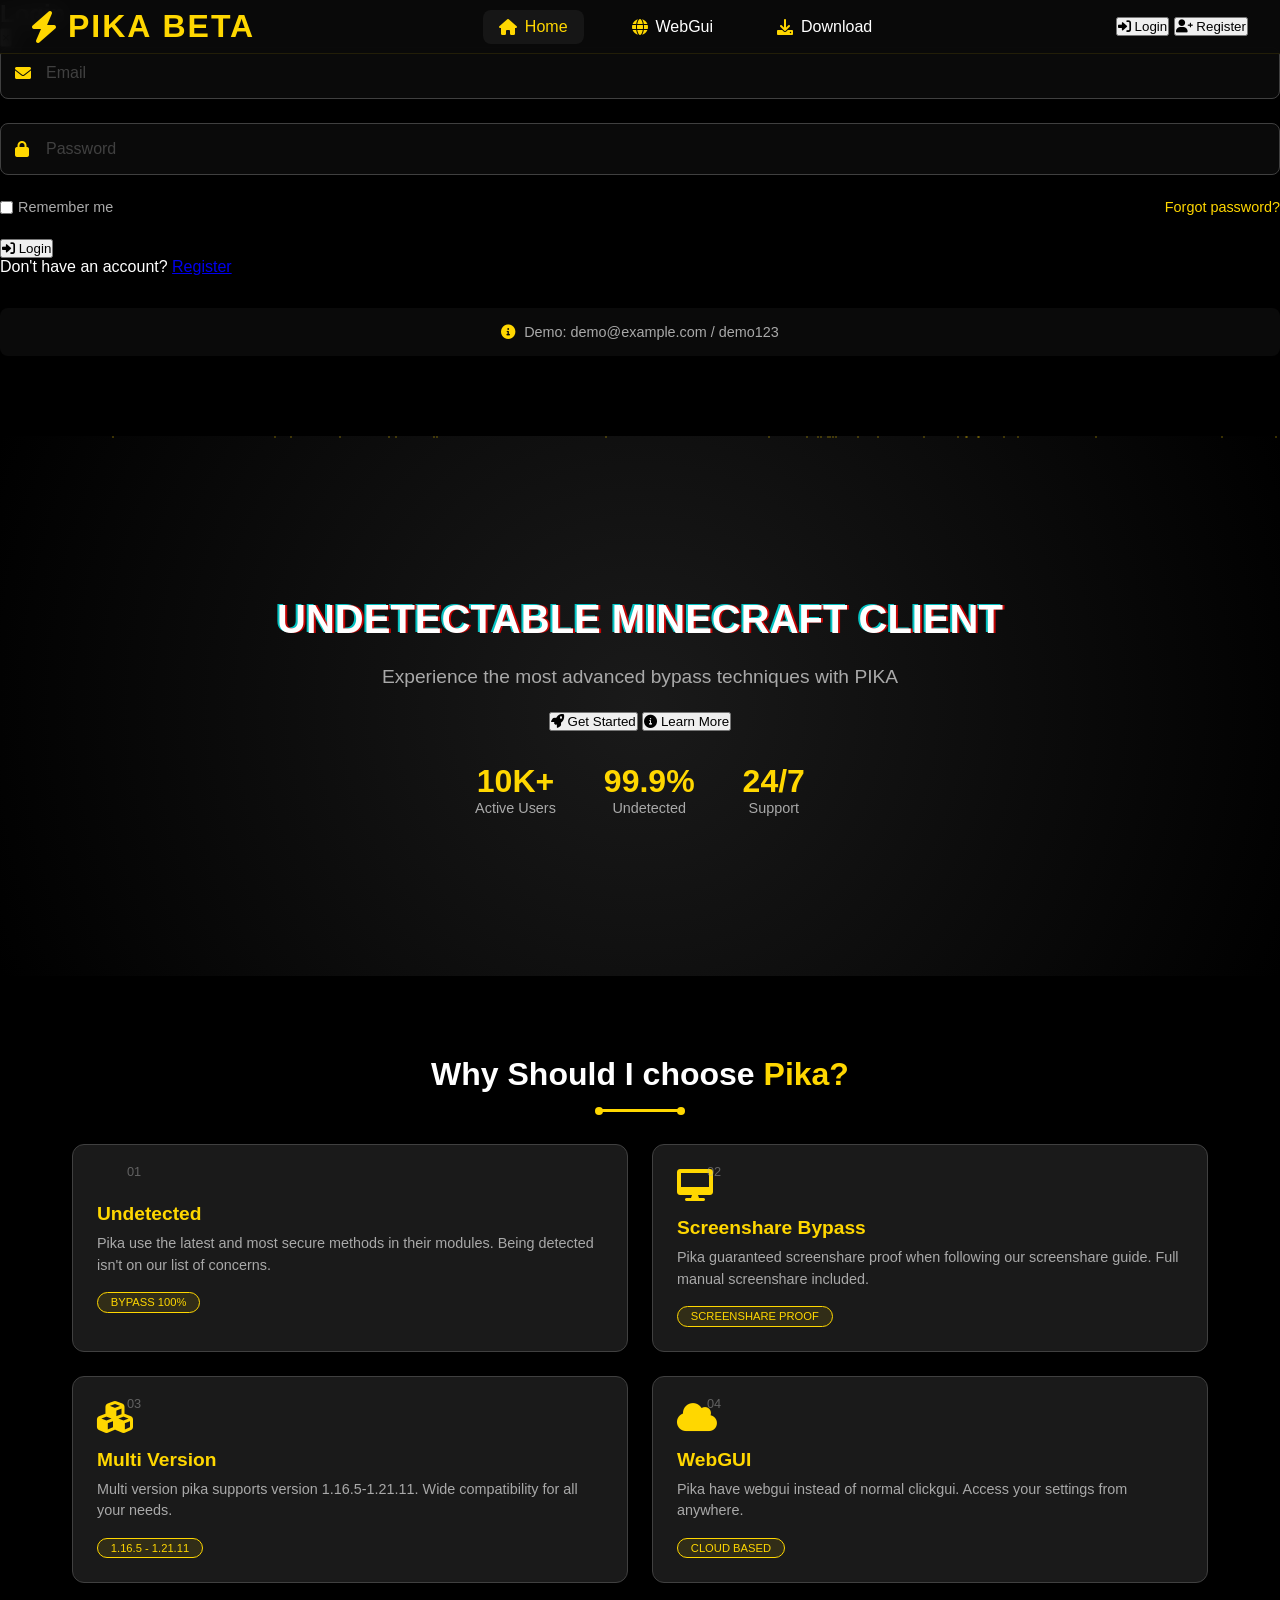
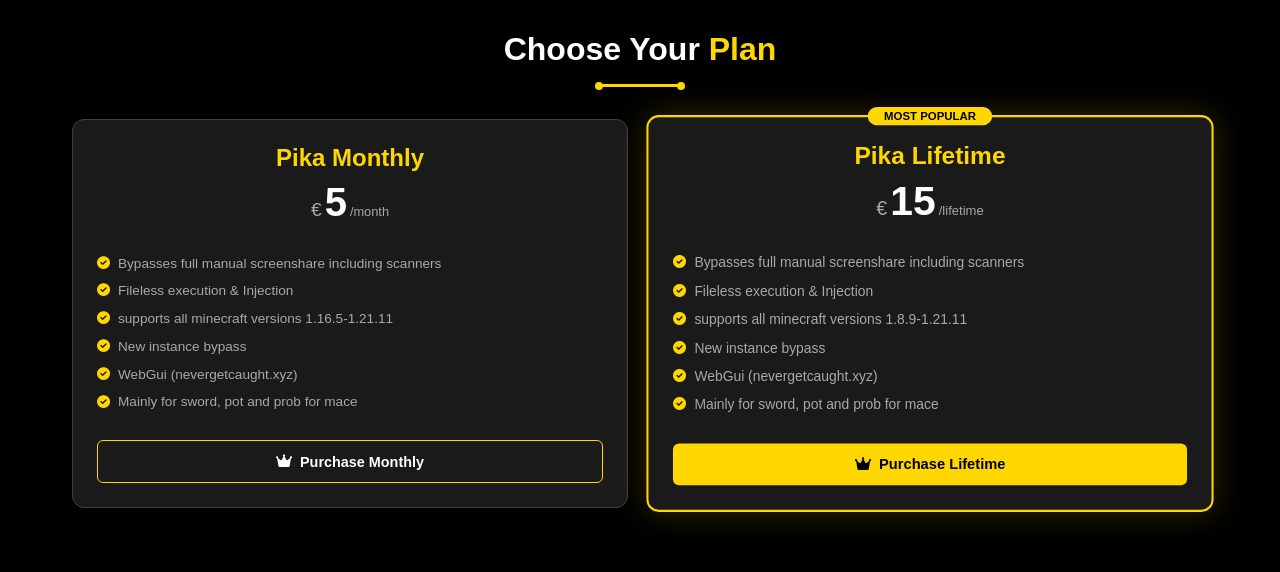
==== commit c9c0efb6: "Update index.html" ====
--- a/index.html
+++ b/index.html
@@ -3,28 +3,52 @@
 <head>
     <meta charset="UTF-8">
     <meta name="viewport" content="width=device-width, initial-scale=1.0">
-    <title>PIKA - Login or Register</title>
+    <title>PIKA - Undetectable Minecraft Client</title>
     <link rel="stylesheet" href="style.css">
     <link rel="stylesheet" href="https://cdnjs.cloudflare.com/ajax/libs/font-awesome/6.0.0/css/all.min.css">
 </head>
 <body>
-    <!-- Main Auth Container (shown first) -->
-    <div id="authContainer" class="auth-container">
-        <div class="auth-box">
-            <div class="auth-header">
-                <div class="logo-large">
-                    <i class="fas fa-bolt"></i>
-                    PIKA
-                </div>
-                <p class="tagline">Login or Register to continue</p>
-            </div>
-
-            <!-- Toggle Buttons -->
-            <div class="auth-toggle">
-                <button class="toggle-btn active" onclick="showAuthForm('login')">Login</button>
-                <button class="toggle-btn" onclick="showAuthForm('register')">Register</button>
-            </div>
-
+    <!-- Navigation -->
+    <nav class="navbar">
+        <div class="nav-container">
+            <div class="logo">
+                <i class="fas fa-bolt" style="color: var(--gold);"></i>
+                PIKA
+                <span class="logo-badge">BETA</span>
+            </div>
+            
+            <div class="nav-links">
+                <a href="#home" class="active"><i class="fas fa-home"></i> Home</a>
+                <a href="#webgui"><i class="fas fa-globe"></i> WebGui</a>
+                <a href="#download"><i class="fas fa-download"></i> Download</a>
+            </div>
+
+            <div class="nav-auth">
+                <button class="auth-btn login-btn" onclick="openModal('login')">
+                    <i class="fas fa-sign-in-alt"></i> Login
+                </button>
+                <button class="auth-btn register-btn" onclick="openModal('register')">
+                    <i class="fas fa-user-plus"></i> Register
+                </button>
+                <div class="user-profile hidden" id="userProfile">
+                    <i class="fas fa-user-circle"></i>
+                    <span id="userNameDisplay"></span>
+                    <button onclick="logout()" class="logout-icon">
+                        <i class="fas fa-sign-out-alt"></i>
+                    </button>
+                </div>
+            </div>
+        </div>
+    </nav>
+
+    <!-- Auth Modal -->
+    <div id="authModal" class="modal">
+        <div class="modal-content">
+            <div class="modal-header">
+                <h2 id="modalTitle">Login</h2>
+                <button class="close-modal" onclick="closeModal()">&times;</button>
+            </div>
+            
             <!-- Login Form -->
             <form id="loginForm" class="auth-form active-form" onsubmit="handleLogin(event)">
                 <div class="input-group">
@@ -41,9 +65,12 @@
                     </label>
                     <a href="#" onclick="forgotPassword()">Forgot password?</a>
                 </div>
-                <button type="submit" class="auth-submit-btn">
+                <button type="submit" class="submit-btn">
                     <i class="fas fa-sign-in-alt"></i> Login
                 </button>
+                <p class="switch-text">
+                    Don't have an account? <a href="#" onclick="switchModal('register')">Register</a>
+                </p>
             </form>
 
             <!-- Register Form -->
@@ -69,9 +96,12 @@
                         <input type="checkbox" required> I agree to the <a href="#">Terms</a>
                     </label>
                 </div>
-                <button type="submit" class="auth-submit-btn">
+                <button type="submit" class="submit-btn">
                     <i class="fas fa-user-plus"></i> Register
                 </button>
+                <p class="switch-text">
+                    Already have an account? <a href="#" onclick="switchModal('login')">Login</a>
+                </p>
             </form>
 
             <!-- Demo Credentials -->
@@ -79,348 +109,283 @@
                 <p><i class="fas fa-info-circle"></i> Demo: demo@example.com / demo123</p>
             </div>
         </div>
-
-        <!-- Background Effects -->
-        <div class="auth-background">
-            <div class="gradient-sphere"></div>
-            <div class="grid-overlay"></div>
-        </div>
     </div>
 
-    <!-- Main Website (hidden until login) -->
-    <div id="mainWebsite" class="main-website hidden">
-        <!-- Navigation -->
-        <nav class="navbar">
-            <div class="nav-container">
-                <div class="logo">
-                    <i class="fas fa-bolt" style="color: var(--gold);"></i>
-                    PIKA
-                </div>
-                
-                <div class="nav-links">
-                    <a href="#home" class="active"><i class="fas fa-home"></i> Home</a>
-                    <a href="#webgui"><i class="fas fa-globe"></i> WebGui</a>
-                    <a href="#download"><i class="fas fa-download"></i> Download</a>
-                </div>
-
-                <div class="user-profile" id="userProfile">
-                    <i class="fas fa-user-circle"></i>
-                    <span id="userNameDisplay"></span>
-                    <button onclick="logout()" class="logout-icon">
-                        <i class="fas fa-sign-out-alt"></i>
+    <!-- Pages -->
+    
+    <!-- Home Page -->
+    <section id="home" class="page active-page">
+        <!-- Hero Section -->
+        <div class="hero">
+            <div class="hero-content">
+                <h1 class="glitch">UNDETECTABLE MINECRAFT CLIENT</h1>
+                <p class="hero-subtitle">Experience the most advanced bypass techniques with PIKA</p>
+                <div class="hero-buttons">
+                    <button class="btn-primary" onclick="openModal('register')">
+                        <i class="fas fa-rocket"></i> Get Started
                     </button>
-                </div>
-            </div>
-        </nav>
-
-        <!-- Pages -->
-        
-        <!-- Home Page -->
-        <section id="home" class="page active-page">
-            <!-- Hero Section -->
-            <div class="hero">
-                <div class="hero-content">
-                    <h1 class="glitch" data-text="UNDETECTABLE MINECRAFT CLIENT">UNDETECTABLE MINECRAFT CLIENT</h1>
-                    <p class="hero-subtitle">Experience the most advanced bypass techniques with PIKA</p>
-                    <div class="stats">
-                        <div class="stat-item">
-                            <span class="stat-number">10K+</span>
-                            <span class="stat-label">Active Users</span>
-                        </div>
-                        <div class="stat-item">
-                            <span class="stat-number">99.9%</span>
-                            <span class="stat-label">Undetected</span>
-                        </div>
-                        <div class="stat-item">
-                            <span class="stat-number">24/7</span>
-                            <span class="stat-label">Support</span>
-                        </div>
-                    </div>
-                </div>
-                <div class="hero-particles" id="particles"></div>
-            </div>
-
-            <div class="container">
-                <!-- Main Question -->
+                    <button class="btn-secondary" onclick="document.querySelector('.features').scrollIntoView({behavior: 'smooth'})">
+                        <i class="fas fa-info-circle"></i> Learn More
+                    </button>
+                </div>
+                <div class="stats">
+                    <div class="stat-item">
+                        <span class="stat-number">10K+</span>
+                        <span class="stat-label">Active Users</span>
+                    </div>
+                    <div class="stat-item">
+                        <span class="stat-number">99.9%</span>
+                        <span class="stat-label">Undetected</span>
+                    </div>
+                    <div class="stat-item">
+                        <span class="stat-number">24/7</span>
+                        <span class="stat-label">Support</span>
+                    </div>
+                </div>
+            </div>
+            <div class="hero-particles" id="particles"></div>
+        </div>
+
+        <div class="container">
+            <!-- Main Question -->
+            <div class="section-title">
+                <h2>Why Should I choose <span class="gold-text">Pika?</span></h2>
+                <div class="title-underline"></div>
+            </div>
+
+            <!-- Features Grid -->
+            <div class="features">
+                <!-- 1st -->
+                <div class="feature-card">
+                    <div class="feature-icon">
+                        <i class="fas fa-shield-halbed"></i>
+                        <div class="feature-number">01</div>
+                    </div>
+                    <h3>Undetected</h3>
+                    <p>Pika use the latest and most secure methods in their modules. Being detected isn't on our list of concerns.</p>
+                    <div class="feature-badge">BYPASS 100%</div>
+                </div>
+
+                <!-- 2nd -->
+                <div class="feature-card">
+                    <div class="feature-icon">
+                        <i class="fas fa-desktop"></i>
+                        <div class="feature-number">02</div>
+                    </div>
+                    <h3>Screenshare Bypass</h3>
+                    <p>Pika guaranteed screenshare proof when following our screenshare guide. Full manual screenshare included.</p>
+                    <div class="feature-badge">SCREENSHARE PROOF</div>
+                </div>
+
+                <!-- 3rd -->
+                <div class="feature-card">
+                    <div class="feature-icon">
+                        <i class="fas fa-cubes"></i>
+                        <div class="feature-number">03</div>
+                    </div>
+                    <h3>Multi Version</h3>
+                    <p>Multi version pika supports version 1.16.5-1.21.11. Wide compatibility for all your needs.</p>
+                    <div class="feature-badge">1.16.5 - 1.21.11</div>
+                </div>
+
+                <!-- 4th -->
+                <div class="feature-card">
+                    <div class="feature-icon">
+                        <i class="fas fa-cloud"></i>
+                        <div class="feature-number">04</div>
+                    </div>
+                    <h3>WebGUI</h3>
+                    <p>Pika have webgui instead of normal clickgui. Access your settings from anywhere.</p>
+                    <div class="feature-badge">CLOUD BASED</div>
+                </div>
+            </div>
+
+            <!-- Pricing Section -->
+            <div class="pricing-section">
                 <div class="section-title">
-                    <h2>Why Should I choose <span class="gold-text">Pika?</span></h2>
+                    <h2>Choose Your <span class="gold-text">Plan</span></h2>
                     <div class="title-underline"></div>
                 </div>
 
-                <!-- Features Grid -->
-                <div class="features">
-                    <!-- 1st -->
-                    <div class="feature-card">
-                        <div class="feature-icon">
-                            <i class="fas fa-shield-halbed"></i>
-                            <div class="feature-number">01</div>
-                        </div>
-                        <h3>Undetected</h3>
-                        <p>Pika use the latest and most secure methods in their modules. Being detected isn't on our list of concerns.</p>
-                        <div class="feature-badge">BYPASS 100%</div>
-                    </div>
-
-                    <!-- 2nd -->
-                    <div class="feature-card">
-                        <div class="feature-icon">
-                            <i class="fas fa-desktop"></i>
-                            <div class="feature-number">02</div>
-                        </div>
-                        <h3>Screenshare Bypass</h3>
-                        <p>Pika guaranteed screenshare proof when following our screenshare guide. Full manual screenshare included.</p>
-                        <div class="feature-badge">SCREENSHARE PROOF</div>
-                    </div>
-
-                    <!-- 3rd -->
-                    <div class="feature-card">
-                        <div class="feature-icon">
-                            <i class="fas fa-cubes"></i>
-                            <div class="feature-number">03</div>
-                        </div>
-                        <h3>Multi Version</h3>
-                        <p>Multi version pika supports version 1.16.5-1.21.11. Wide compatibility for all your needs.</p>
-                        <div class="feature-badge">1.16.5 - 1.21.11</div>
-                    </div>
-
-                    <!-- 4th -->
-                    <div class="feature-card">
-                        <div class="feature-icon">
-                            <i class="fas fa-cloud"></i>
-                            <div class="feature-number">04</div>
-                        </div>
-                        <h3>WebGUI</h3>
-                        <p>Pika have webgui instead of normal clickgui. Access your settings from anywhere.</p>
-                        <div class="feature-badge">CLOUD BASED</div>
-                    </div>
-                </div>
-
-                <!-- Pricing Section -->
-                <div class="pricing-section">
-                    <div class="section-title">
-                        <h2>Choose Your <span class="gold-text">Plan</span></h2>
-                        <div class="title-underline"></div>
-                    </div>
-
-                    <div class="pricing">
-                        <!-- Pika Monthly -->
-                        <div class="pricing-card">
-                            <div class="pricing-header">
-                                <h3>Pika Monthly</h3>
-                                <div class="price">
-                                    <span class="currency">€</span>
-                                    <span class="amount">5</span>
-                                    <span class="period">/month</span>
-                                </div>
-                            </div>
-                            <ul class="features-list">
-                                <li><i class="fas fa-check-circle"></i> Bypasses full manual screenshare including scanners</li>
-                                <li><i class="fas fa-check-circle"></i> Fileless execution & Injection</li>
-                                <li><i class="fas fa-check-circle"></i> supports all minecraft versions 1.16.5-1.21.11</li>
-                                <li><i class="fas fa-check-circle"></i> New instance bypass</li>
-                                <li><i class="fas fa-check-circle"></i> WebGui (nevergetcaught.xyz)</li>
-                                <li><i class="fas fa-check-circle"></i> Mainly for sword, pot and prob for mace</li>
-                            </ul>
-                            <button class="pricing-btn" onclick="handlePurchase('monthly')">
-                                <i class="fas fa-crown"></i> Purchase Monthly
-                            </button>
-                        </div>
-
-                        <!-- Pika Lifetime -->
-                        <div class="pricing-card featured">
-                            <div class="popular-badge">MOST POPULAR</div>
-                            <div class="pricing-header">
-                                <h3>Pika Lifetime</h3>
-                                <div class="price">
-                                    <span class="currency">€</span>
-                                    <span class="amount">15</span>
-                                    <span class="period">/lifetime</span>
-                                </div>
-                            </div>
-                            <ul class="features-list">
-                                <li><i class="fas fa-check-circle"></i> Bypasses full manual screenshare including scanners</li>
-                                <li><i class="fas fa-check-circle"></i> Fileless execution & Injection</li>
-                                <li><i class="fas fa-check-circle"></i> supports all minecraft versions 1.8.9-1.21.11</li>
-                                <li><i class="fas fa-check-circle"></i> New instance bypass</li>
-                                <li><i class="fas fa-check-circle"></i> WebGui (nevergetcaught.xyz)</li>
-                                <li><i class="fas fa-check-circle"></i> Mainly for sword, pot and prob for mace</li>
-                            </ul>
-                            <button class="pricing-btn featured-btn" onclick="handlePurchase('lifetime')">
-                                <i class="fas fa-crown"></i> Purchase Lifetime
-                            </button>
-                        </div>
-                    </div>
-                </div>
-            </div>
-        </section>
-
-        <!-- WebGui Page -->
-        <section id="webgui" class="page">
-            <div class="webgui-hero">
-                <h1>WebGui <span class="gold-text">Dashboard</span></h1>
-                <p>nevergetcaught.xyz - Your Control Panel in the Cloud</p>
-            </div>
-            
-            <div class="container">
-                <div class="webgui-showcase">
-                    <div class="webgui-preview">
-                        <div class="browser-bar">
-                            <div class="browser-dots">
-                                <span></span><span></span><span></span>
-                            </div>
-                            <div class="browser-url">https://nevergetcaught.xyz/dashboard</div>
-                        </div>
-                        <div class="webgui-dashboard">
-                            <div class="dashboard-sidebar">
-                                <div class="sidebar-item active"><i class="fas fa-home"></i></div>
-                                <div class="sidebar-item"><i class="fas fa-sliders-h"></i></div>
-                                <div class="sidebar-item"><i class="fas fa-chart-line"></i></div>
-                                <div class="sidebar-item"><i class="fas fa-cog"></i></div>
-                            </div>
-                            <div class="dashboard-main">
-                                <div class="dashboard-header">
-                                    <h3>Module Controls</h3>
-                                    <div class="status online">Online</div>
-                                </div>
-                                <div class="module-grid">
-                                    <div class="module-card">
-                                        <span>KillAura</span>
-                                        <label class="switch">
-                                            <input type="checkbox" checked>
-                                            <span class="slider"></span>
-                                        </label>
-                                    </div>
-                                    <div class="module-card">
-                                        <span>Velocity</span>
-                                        <label class="switch">
-                                            <input type="checkbox" checked>
-                                            <span class="slider"></span>
-                                        </label>
-                                    </div>
-                                    <div class="module-card">
-                                        <span>Scaffold</span>
-                                        <label class="switch">
-                                            <input type="checkbox">
-                                            <span class="slider"></span>
-                                        </label>
-                                    </div>
-                                    <div class="module-card">
-                                        <span>ESP</span>
-                                        <label class="switch">
-                                            <input type="checkbox" checked>
-                                            <span class="slider"></span>
-                                        </label>
-                                    </div>
-                                </div>
-                            </div>
-                        </div>
-                    </div>
-
-                    <div class="webgui-features">
-                        <div class="webgui-feature-card">
-                            <i class="fas fa-cloud-upload-alt"></i>
-                            <h3>Cloud Sync</h3>
-                            <p>Your settings sync automatically across all devices</p>
-                        </div>
-                        <div class="webgui-feature-card">
-                            <i class="fas fa-mobile-alt"></i>
-                            <h3>Mobile Ready</h3>
-                            <p>Access your WebGui from any device with internet</p>
-                        </div>
-                        <div class="webgui-feature-card">
-                            <i class="fas fa-shield-alt"></i>
-                            <h3>Secure Connection</h3>
-                            <p>End-to-end encryption for all your data</p>
-                        </div>
-                    </div>
-                </div>
-            </div>
-        </section>
-
-        <!-- Download Page -->
-        <section id="download" class="page">
-            <div class="download-hero">
-                <h1>Download <span class="gold-text">PIKA</span></h1>
-                <p>Choose your version and start bypassing</p>
-            </div>
-
-            <div class="container">
-                <div class="download-options">
-                    <!-- Monthly Card -->
-                    <div class="download-card">
-                        <div class="card-content">
-                            <div class="card-header">
-                                <i class="fas fa-calendar-alt"></i>
-                                <h3>Monthly</h3>
-                            </div>
-                            <div class="price-tag">
+                <div class="pricing">
+                    <!-- Pika Monthly -->
+                    <div class="pricing-card">
+                        <div class="pricing-header">
+                            <h3>Pika Monthly</h3>
+                            <div class="price">
                                 <span class="currency">€</span>
                                 <span class="amount">5</span>
                                 <span class="period">/month</span>
                             </div>
-                            <ul class="feature-list">
-                                <li><i class="fas fa-check"></i> Full Screenshare Bypass</li>
-                                <li><i class="fas fa-check"></i> Fileless Injection</li>
-                                <li><i class="fas fa-check"></i> Version 1.16.5-1.21.11</li>
-                                <li><i class="fas fa-check"></i> WebGui Access</li>
-                                <li><i class="fas fa-check"></i> 24/7 Support</li>
-                            </ul>
-                            <button class="download-btn" onclick="handleDownload('monthly')">
-                                <i class="fas fa-download"></i> Download
-                            </button>
-                        </div>
-                    </div>
-
-                    <!-- Lifetime Card -->
-                    <div class="download-card featured">
-                        <div class="popular-tag">BEST VALUE</div>
-                        <div class="card-content">
-                            <div class="card-header">
-                                <i class="fas fa-infinity"></i>
-                                <h3>Lifetime</h3>
-                            </div>
-                            <div class="price-tag">
+                        </div>
+                        <ul class="features-list">
+                            <li><i class="fas fa-check-circle"></i> Bypasses full manual screenshare including scanners</li>
+                            <li><i class="fas fa-check-circle"></i> Fileless execution & Injection</li>
+                            <li><i class="fas fa-check-circle"></i> supports all minecraft versions 1.16.5-1.21.11</li>
+                            <li><i class="fas fa-check-circle"></i> New instance bypass</li>
+                            <li><i class="fas fa-check-circle"></i> WebGui (nevergetcaught.xyz)</li>
+                            <li><i class="fas fa-check-circle"></i> Mainly for sword, pot and prob for mace</li>
+                        </ul>
+                        <button class="pricing-btn" onclick="handlePurchase('monthly')">
+                            <i class="fas fa-crown"></i> Purchase Monthly
+                        </button>
+                    </div>
+
+                    <!-- Pika Lifetime -->
+                    <div class="pricing-card featured">
+                        <div class="popular-badge">MOST POPULAR</div>
+                        <div class="pricing-header">
+                            <h3>Pika Lifetime</h3>
+                            <div class="price">
                                 <span class="currency">€</span>
                                 <span class="amount">15</span>
-                                <span class="period">/once</span>
+                                <span class="period">/lifetime</span>
                             </div>
-                            <ul class="feature-list">
-                                <li><i class="fas fa-check"></i> Everything in Monthly</li>
-                                <li><i class="fas fa-check"></i> Version 1.8.9-1.21.11</li>
-                                <li><i class="fas fa-check"></i> Lifetime Updates</li>
-                                <li><i class="fas fa-check"></i> Priority Support</li>
-                                <li><i class="fas fa-check"></i> Early Access Features</li>
-                            </ul>
-                            <button class="download-btn featured-btn" onclick="handleDownload('lifetime')">
-                                <i class="fas fa-download"></i> Download
-                            </button>
-                        </div>
-                    </div>
-                </div>
-
-                <div class="system-requirements">
-                    <h3><i class="fas fa-info-circle"></i> System Requirements</h3>
-                    <div class="requirements-grid">
-                        <div class="req-item">
-                            <i class="fas fa-windows"></i>
-                            <span>Windows 10/11</span>
-                        </div>
-                        <div class="req-item">
-                            <i class="fas fa-memory"></i>
-                            <span>4GB RAM</span>
-                        </div>
-                        <div class="req-item">
-                            <i class="fas fa-microchip"></i>
-                            <span>Intel i3 or better</span>
-                        </div>
-                        <div class="req-item">
-                            <i class="fas fa-hdd"></i>
-                            <span>500MB Storage</span>
-                        </div>
-                    </div>
-                </div>
-            </div>
-        </section>
-    </div>
+                        </div>
+                        <ul class="features-list">
+                            <li><i class="fas fa-check-circle"></i> Bypasses full manual screenshare including scanners</li>
+                            <li><i class="fas fa-check-circle"></i> Fileless execution & Injection</li>
+                            <li><i class="fas fa-check-circle"></i> supports all minecraft versions 1.8.9-1.21.11</li>
+                            <li><i class="fas fa-check-circle"></i> New instance bypass</li>
+                            <li><i class="fas fa-check-circle"></i> WebGui (nevergetcaught.xyz)</li>
+                            <li><i class="fas fa-check-circle"></i> Mainly for sword, pot and prob for mace</li>
+                        </ul>
+                        <button class="pricing-btn featured-btn" onclick="handlePurchase('lifetime')">
+                            <i class="fas fa-crown"></i> Purchase Lifetime
+                        </button>
+                    </div>
+                </div>
+            </div>
+        </div>
+    </section>
+
+    <!-- WebGui Page -->
+    <section id="webgui" class="page">
+        <div class="webgui-hero">
+            <h1>WebGui <span class="gold-text">Dashboard</span></h1>
+            <p>nevergetcaught.xyz - Your Control Panel in the Cloud</p>
+        </div>
+        
+        <div class="container">
+            <div class="webgui-showcase">
+                <div class="webgui-preview">
+                    <div class="browser-bar">
+                        <div class="browser-dots">
+                            <span></span><span></span><span></span>
+                        </div>
+                        <div class="browser-url">https://nevergetcaught.xyz/dashboard</div>
+                    </div>
+                    <div class="webgui-dashboard">
+                        <div class="dashboard-sidebar">
+                            <div class="sidebar-item active"><i class="fas fa-home"></i></div>
+                            <div class="sidebar-item"><i class="fas fa-sliders-h"></i></div>
+                            <div class="sidebar-item"><i class="fas fa-chart-line"></i></div>
+                            <div class="sidebar-item"><i class="fas fa-cog"></i></div>
+                        </div>
+                        <div class="dashboard-main">
+                            <div class="dashboard-header">
+                                <h3>Module Controls</h3>
+                                <div class="status online">Online</div>
+                            </div>
+                            <div class="module-grid">
+                                <div class="module-card">
+                                    <span>KillAura</span>
+                                    <label class="switch">
+                                        <input type="checkbox" checked>
+                                        <span class="slider"></span>
+                                    </label>
+                                </div>
+                                <div class="module-card">
+                                    <span>Velocity</span>
+                                    <label class="switch">
+                                        <input type="checkbox" checked>
+                                        <span class="slider"></span>
+                                    </label>
+                                </div>
+                                <div class="module-card">
+                                    <span>Scaffold</span>
+                                    <label class="switch">
+                                        <input type="checkbox">
+                                        <span class="slider"></span>
+                                    </label>
+                                </div>
+                                <div class="module-card">
+                                    <span>ESP</span>
+                                    <label class="switch">
+                                        <input type="checkbox" checked>
+                                        <span class="slider"></span>
+                                    </label>
+                                </div>
+                            </div>
+                        </div>
+                    </div>
+                </div>
+            </div>
+        </div>
+    </section>
+
+    <!-- Download Page -->
+    <section id="download" class="page">
+        <div class="download-hero">
+            <h1>Download <span class="gold-text">PIKA</span></h1>
+            <p>Choose your version and start bypassing</p>
+        </div>
+
+        <div class="container">
+            <div class="download-options">
+                <!-- Monthly Card -->
+                <div class="download-card">
+                    <div class="card-content">
+                        <div class="card-header">
+                            <i class="fas fa-calendar-alt"></i>
+                            <h3>Monthly</h3>
+                        </div>
+                        <div class="price-tag">
+                            <span class="currency">€</span>
+                            <span class="amount">5</span>
+                            <span class="period">/month</span>
+                        </div>
+                        <ul class="feature-list">
+                            <li><i class="fas fa-check"></i> Full Screenshare Bypass</li>
+                            <li><i class="fas fa-check"></i> Fileless Injection</li>
+                            <li><i class="fas fa-check"></i> Version 1.16.5-1.21.11</li>
+                            <li><i class="fas fa-check"></i> WebGui Access</li>
+                            <li><i class="fas fa-check"></i> 24/7 Support</li>
+                        </ul>
+                        <button class="download-btn" onclick="handleDownload('monthly')">
+                            <i class="fas fa-download"></i> Download
+                        </button>
+                    </div>
+                </div>
+
+                <!-- Lifetime Card -->
+                <div class="download-card featured">
+                    <div class="popular-tag">BEST VALUE</div>
+                    <div class="card-content">
+                        <div class="card-header">
+                            <i class="fas fa-infinity"></i>
+                            <h3>Lifetime</h3>
+                        </div>
+                        <div class="price-tag">
+                            <span class="currency">€</span>
+                            <span class="amount">15</span>
+                            <span class="period">/once</span>
+                        </div>
+                        <ul class="feature-list">
+                            <li><i class="fas fa-check"></i> Everything in Monthly</li>
+                            <li><i class="fas fa-check"></i> Version 1.8.9-1.21.11</li>
+                            <li><i class="fas fa-check"></i> Lifetime Updates</li>
+                            <li><i class="fas fa-check"></i> Priority Support</li>
+                            <li><i class="fas fa-check"></i> Early Access Features</li>
+                        </ul>
+                        <button class="download-btn featured-btn" onclick="handleDownload('lifetime')">
+                            <i class="fas fa-download"></i> Download
+                        </button>
+                    </div>
+                </div>
+            </div>
+        </div>
+    </section>
 
     <!-- Toast Notification -->
     <div id="toast" class="toast">
--- a/style.css
+++ b/style.css
@@ -26,249 +26,116 @@
     overflow-x: hidden;
 }
 
-/* Custom Scrollbar */
-::-webkit-scrollbar {
-    width: 10px;
-}
-
-::-webkit-scrollbar-track {
-    background: var(--charcoal);
-}
-
-::-webkit-scrollbar-thumb {
-    background: var(--dark-gray);
-    border-radius: 5px;
-}
-
-::-webkit-scrollbar-thumb:hover {
-    background: var(--gold);
-}
-
-/* Navigation */
-.navbar {
-    background: rgba(10, 10, 10, 0.95);
-    backdrop-filter: blur(10px);
-    border-bottom: 1px solid var(--glass-border);
-    position: fixed;
-    width: 100%;
-    top: 0;
-    z-index: 1000;
-    padding: 0.5rem 0;
-}
-
-.nav-container {
-    max-width: 1400px;
-    margin: 0 auto;
-    padding: 0 2rem;
-    display: flex;
-    justify-content: space-between;
-    align-items: center;
-}
-
-.logo {
-    font-size: 2rem;
-    font-weight: 800;
-    letter-spacing: 2px;
-    display: flex;
-    align-items: center;
-    gap: 10px;
-}
-
-.logo-badge {
-    font-size: 0.7rem;
-    background: var(--gold);
-    color: var(--black);
-    padding: 2px 8px;
-    border-radius: 20px;
-    font-weight: normal;
-}
-
-.nav-links {
-    display: flex;
-    gap: 2rem;
-}
-
-.nav-links a {
-    color: white;
-    text-decoration: none;
-    font-size: 1rem;
-    padding: 0.5rem 1rem;
-    border-radius: 8px;
-    transition: all 0.3s;
-    display: flex;
-    align-items: center;
-    gap: 8px;
-}
-
-.nav-links a i {
-    color: var(--gold);
-    font-size: 1rem;
-}
-
-.nav-links a:hover,
-.nav-links a.active {
-    background: var(--glass-bg);
-    color: var(--gold);
-}
-
-.nav-auth {
-    display: flex;
-    gap: 1rem;
-}
-
-.auth-btn {
-    background: transparent;
-    color: white;
-    border: 1px solid var(--dark-gray);
-    padding: 0.5rem 1.2rem;
-    border-radius: 8px;
-    cursor: pointer;
-    display: flex;
-    align-items: center;
-    gap: 8px;
-    transition: all 0.3s;
-    font-size: 0.9rem;
-}
-
-.auth-btn i {
-    color: var(--gold);
-}
-
-.auth-btn:hover {
-    border-color: var(--gold);
-    background: var(--glass-bg);
-    transform: translateY(-2px);
-}
-
-.register-btn {
-    background: var(--gold);
-    color: var(--black);
-    border: none;
-}
-
-.register-btn i {
-    color: var(--black);
-}
-
-.register-btn:hover {
-    background: var(--dark-gold);
-}
-
-.user-profile {
-    display: flex;
-    align-items: center;
-    gap: 10px;
-    background: var(--glass-bg);
-    padding: 0.5rem 1rem;
-    border-radius: 8px;
-    border: 1px solid var(--gold);
-}
-
-.user-profile i {
-    color: var(--gold);
-    font-size: 1.2rem;
-}
-
-.logout-icon {
-    background: transparent;
-    border: none;
-    color: var(--light-gray);
-    cursor: pointer;
-    transition: color 0.3s;
-}
-
-.logout-icon:hover {
-    color: var(--gold);
-}
-
-.mobile-menu {
-    display: none;
-    background: transparent;
-    border: none;
-    color: white;
-    font-size: 1.5rem;
-    cursor: pointer;
-}
-
-/* Modal */
-.modal {
-    display: none;
+/* Auth Container (shown first) */
+.auth-container {
     position: fixed;
     top: 0;
     left: 0;
     width: 100%;
-    height: 100%;
-    background: rgba(0, 0, 0, 0.9);
-    backdrop-filter: blur(5px);
-    z-index: 2000;
+    height: 100vh;
+    display: flex;
     align-items: center;
     justify-content: center;
-}
-
-.modal.show {
-    display: flex;
-    animation: fadeIn 0.3s;
-}
-
-@keyframes fadeIn {
-    from { opacity: 0; }
-    to { opacity: 1; }
-}
-
-.modal-content {
+    z-index: 1000;
+    background: var(--black);
+}
+
+.auth-box {
     background: var(--charcoal);
-    border-radius: 15px;
+    padding: 2.5rem;
+    border-radius: 20px;
     width: 90%;
     max-width: 450px;
     border: 1px solid var(--gold);
-    box-shadow: 0 0 30px rgba(255, 215, 0, 0.2);
-    animation: slideUp 0.3s;
-}
-
-@keyframes slideUp {
+    box-shadow: 0 0 50px rgba(255, 215, 0, 0.2);
+    position: relative;
+    z-index: 2;
+    animation: fadeInUp 0.6s ease;
+}
+
+@keyframes fadeInUp {
     from {
-        transform: translateY(50px);
         opacity: 0;
+        transform: translateY(30px);
     }
     to {
+        opacity: 1;
         transform: translateY(0);
-        opacity: 1;
-    }
-}
-
-.modal-header {
-    padding: 1.5rem;
-    border-bottom: 1px solid var(--dark-gray);
-    display: flex;
-    justify-content: space-between;
-    align-items: center;
-}
-
-.modal-header h2 {
-    color: var(--gold);
-    font-size: 1.5rem;
-}
-
-.close-modal {
+    }
+}
+
+.auth-header {
+    text-align: center;
+    margin-bottom: 2rem;
+}
+
+.logo-large {
+    font-size: 3rem;
+    font-weight: 800;
+    color: var(--gold);
+    margin-bottom: 0.5rem;
+}
+
+.logo-large i {
+    margin-right: 10px;
+    animation: bolt 2s infinite;
+}
+
+@keyframes bolt {
+    0%, 100% { opacity: 1; }
+    50% { opacity: 0.5; color: white; }
+}
+
+.tagline {
+    color: var(--light-gray);
+    font-size: 1rem;
+}
+
+.auth-toggle {
+    display: flex;
+    gap: 1rem;
+    margin-bottom: 2rem;
+    background: var(--darker-black);
+    padding: 0.5rem;
+    border-radius: 10px;
+}
+
+.toggle-btn {
+    flex: 1;
+    padding: 0.8rem;
     background: transparent;
     border: none;
     color: var(--light-gray);
-    font-size: 2rem;
+    font-size: 1rem;
+    font-weight: bold;
     cursor: pointer;
-    transition: color 0.3s;
-}
-
-.close-modal:hover {
-    color: var(--gold);
+    border-radius: 8px;
+    transition: all 0.3s;
+}
+
+.toggle-btn.active {
+    background: var(--gold);
+    color: var(--black);
 }
 
 .auth-form {
-    padding: 2rem;
     display: none;
 }
 
 .auth-form.active-form {
     display: block;
+    animation: slideIn 0.3s ease;
+}
+
+@keyframes slideIn {
+    from {
+        opacity: 0;
+        transform: translateX(-10px);
+    }
+    to {
+        opacity: 1;
+        transform: translateX(0);
+    }
 }
 
 .input-group {
@@ -302,6 +169,10 @@
     box-shadow: 0 0 15px rgba(255, 215, 0, 0.2);
 }
 
+.input-group input::placeholder {
+    color: var(--dark-gray);
+}
+
 .form-options {
     display: flex;
     justify-content: space-between;
@@ -325,9 +196,14 @@
 .form-options a {
     color: var(--gold);
     text-decoration: none;
-}
-
-.submit-btn {
+    transition: color 0.3s;
+}
+
+.form-options a:hover {
+    color: var(--dark-gold);
+}
+
+.auth-submit-btn {
     width: 100%;
     padding: 1rem;
     background: var(--gold);
@@ -344,22 +220,161 @@
     transition: all 0.3s;
 }
 
-.submit-btn:hover {
+.auth-submit-btn:hover {
     background: var(--dark-gold);
     transform: translateY(-2px);
     box-shadow: 0 5px 20px rgba(255, 215, 0, 0.3);
 }
 
-.switch-text {
+.demo-credentials {
+    margin-top: 2rem;
+    padding: 1rem;
+    background: var(--darker-black);
+    border-radius: 8px;
     text-align: center;
-    margin-top: 1.5rem;
-    color: var(--light-gray);
-}
-
-.switch-text a {
-    color: var(--gold);
+    color: var(--light-gray);
+    font-size: 0.9rem;
+}
+
+.demo-credentials i {
+    color: var(--gold);
+    margin-right: 5px;
+}
+
+.auth-background {
+    position: absolute;
+    top: 0;
+    left: 0;
+    width: 100%;
+    height: 100%;
+    overflow: hidden;
+    z-index: 1;
+}
+
+.gradient-sphere {
+    position: absolute;
+    width: 600px;
+    height: 600px;
+    background: radial-gradient(circle, rgba(255, 215, 0, 0.1) 0%, transparent 70%);
+    border-radius: 50%;
+    top: -200px;
+    right: -200px;
+    animation: rotate 20s linear infinite;
+}
+
+@keyframes rotate {
+    from { transform: rotate(0deg); }
+    to { transform: rotate(360deg); }
+}
+
+.grid-overlay {
+    position: absolute;
+    top: 0;
+    left: 0;
+    width: 100%;
+    height: 100%;
+    background-image: 
+        linear-gradient(rgba(255, 215, 0, 0.05) 1px, transparent 1px),
+        linear-gradient(90deg, rgba(255, 215, 0, 0.05) 1px, transparent 1px);
+    background-size: 50px 50px;
+}
+
+/* Main Website (hidden until login) */
+.main-website {
+    min-height: 100vh;
+    display: none;
+}
+
+.main-website.visible {
+    display: block;
+    animation: fadeIn 0.5s ease;
+}
+
+/* Navigation */
+.navbar {
+    background: rgba(10, 10, 10, 0.95);
+    backdrop-filter: blur(10px);
+    border-bottom: 1px solid var(--glass-border);
+    position: fixed;
+    width: 100%;
+    top: 0;
+    z-index: 100;
+    padding: 0.5rem 0;
+}
+
+.nav-container {
+    max-width: 1400px;
+    margin: 0 auto;
+    padding: 0 2rem;
+    display: flex;
+    justify-content: space-between;
+    align-items: center;
+}
+
+.logo {
+    font-size: 2rem;
+    font-weight: 800;
+    letter-spacing: 2px;
+    display: flex;
+    align-items: center;
+    gap: 10px;
+    color: var(--gold);
+}
+
+.nav-links {
+    display: flex;
+    gap: 2rem;
+}
+
+.nav-links a {
+    color: white;
     text-decoration: none;
-    font-weight: bold;
+    font-size: 1rem;
+    padding: 0.5rem 1rem;
+    border-radius: 8px;
+    transition: all 0.3s;
+    display: flex;
+    align-items: center;
+    gap: 8px;
+}
+
+.nav-links a i {
+    color: var(--gold);
+    font-size: 1rem;
+}
+
+.nav-links a:hover,
+.nav-links a.active {
+    background: var(--glass-bg);
+    color: var(--gold);
+}
+
+.user-profile {
+    display: flex;
+    align-items: center;
+    gap: 10px;
+    background: var(--glass-bg);
+    padding: 0.5rem 1rem;
+    border-radius: 8px;
+    border: 1px solid var(--gold);
+}
+
+.user-profile i {
+    color: var(--gold);
+    font-size: 1.2rem;
+}
+
+.logout-icon {
+    background: transparent;
+    border: none;
+    color: var(--light-gray);
+    cursor: pointer;
+    transition: color 0.3s;
+    font-size: 1rem;
+}
+
+.logout-icon:hover {
+    color: var(--gold);
 }
 
 /* Pages */
@@ -393,7 +408,7 @@
 
 /* Hero Section */
 .hero {
-    min-height: 90vh;
+    min-height: 60vh;
     display: flex;
     align-items: center;
     justify-content: center;
@@ -409,7 +424,7 @@
 }
 
 .glitch {
-    font-size: 3.5rem;
+    font-size: 2.5rem;
     font-weight: 900;
     text-transform: uppercase;
     position: relative;
@@ -455,52 +470,11 @@
     margin: 1.5rem 0;
 }
 
-.hero-buttons {
-    display: flex;
-    gap: 1rem;
-    justify-content: center;
-    margin: 2rem 0;
-}
-
-.btn-primary, .btn-secondary {
-    padding: 1rem 2rem;
-    border-radius: 8px;
-    font-size: 1rem;
-    font-weight: bold;
-    cursor: pointer;
-    display: flex;
-    align-items: center;
-    gap: 10px;
-    transition: all 0.3s;
-}
-
-.btn-primary {
-    background: var(--gold);
-    color: var(--black);
-    border: none;
-}
-
-.btn-primary:hover {
-    transform: translateY(-2px);
-    box-shadow: 0 5px 20px rgba(255, 215, 0, 0.3);
-}
-
-.btn-secondary {
-    background: transparent;
-    color: white;
-    border: 1px solid var(--gold);
-}
-
-.btn-secondary:hover {
-    background: var(--glass-bg);
-    transform: translateY(-2px);
-}
-
 .stats {
     display: flex;
     gap: 3rem;
     justify-content: center;
-    margin-top: 3rem;
+    margin-top: 2rem;
 }
 
 .stat-item {
@@ -523,11 +497,11 @@
 /* Section Title */
 .section-title {
     text-align: center;
-    margin: 4rem 0 2rem;
+    margin: 3rem 0 2rem;
 }
 
 .section-title h2 {
-    font-size: 2.5rem;
+    font-size: 2rem;
     margin-bottom: 0.5rem;
 }
 
@@ -536,7 +510,7 @@
 }
 
 .title-underline {
-    width: 100px;
+    width: 80px;
     height: 3px;
     background: var(--gold);
     margin: 1rem auto;
@@ -547,8 +521,8 @@
 .title-underline::after {
     content: '';
     position: absolute;
-    width: 10px;
-    height: 10px;
+    width: 8px;
+    height: 8px;
     background: var(--gold);
     border-radius: 50%;
     top: 50%;
@@ -567,35 +541,20 @@
 .features {
     display: grid;
     grid-template-columns: repeat(2, 1fr);
-    gap: 2rem;
-    margin: 3rem 0;
+    gap: 1.5rem;
+    margin: 2rem 0;
 }
 
 .feature-card {
     background: var(--charcoal);
-    padding: 2rem;
-    border-radius: 15px;
+    padding: 1.5rem;
+    border-radius: 12px;
     border: 1px solid var(--dark-gray);
     transition: all 0.3s;
     position: relative;
     overflow: hidden;
 }
 
-.feature-card::before {
-    content: '';
-    position: absolute;
-    top: 0;
-    left: -100%;
-    width: 100%;
-    height: 100%;
-    background: linear-gradient(90deg, transparent, rgba(255, 215, 0, 0.1), transparent);
-    transition: left 0.5s;
-}
-
-.feature-card:hover::before {
-    left: 100%;
-}
-
 .feature-card:hover {
     transform: translateY(-5px);
     border-color: var(--gold);
@@ -604,42 +563,43 @@
 
 .feature-icon {
     position: relative;
-    margin-bottom: 1.5rem;
+    margin-bottom: 1rem;
 }
 
 .feature-icon i {
-    font-size: 2.5rem;
+    font-size: 2rem;
     color: var(--gold);
 }
 
 .feature-number {
     position: absolute;
-    top: -10px;
-    left: 40px;
+    top: -5px;
+    left: 30px;
+    font-size: 0.8rem;
+    color: var(--light-gray);
+    opacity: 0.5;
+}
+
+.feature-card h3 {
+    color: var(--gold);
+    margin-bottom: 0.5rem;
+    font-size: 1.2rem;
+}
+
+.feature-card p {
+    color: var(--light-gray);
+    margin-bottom: 1rem;
+    line-height: 1.5;
     font-size: 0.9rem;
-    color: var(--light-gray);
-    opacity: 0.5;
-}
-
-.feature-card h3 {
-    color: var(--gold);
-    margin-bottom: 1rem;
-    font-size: 1.5rem;
-}
-
-.feature-card p {
-    color: var(--light-gray);
-    margin-bottom: 1.5rem;
-    line-height: 1.6;
 }
 
 .feature-badge {
     display: inline-block;
-    padding: 0.3rem 1rem;
+    padding: 0.2rem 0.8rem;
     background: rgba(255, 215, 0, 0.1);
     border: 1px solid var(--gold);
     border-radius: 20px;
-    font-size: 0.8rem;
+    font-size: 0.7rem;
     color: var(--gold);
 }
 
@@ -647,14 +607,14 @@
 .pricing {
     display: grid;
     grid-template-columns: repeat(2, 1fr);
-    gap: 2rem;
-    margin: 3rem 0;
+    gap: 1.5rem;
+    margin: 2rem 0;
 }
 
 .pricing-card {
     background: var(--charcoal);
-    border-radius: 15px;
-    padding: 2rem;
+    border-radius: 12px;
+    padding: 1.5rem;
     border: 1px solid var(--dark-gray);
     transition: all 0.3s;
     position: relative;
@@ -662,89 +622,91 @@
 
 .pricing-card.featured {
     border: 2px solid var(--gold);
-    transform: scale(1.05);
+    transform: scale(1.02);
     box-shadow: 0 0 30px rgba(255, 215, 0, 0.2);
 }
 
 .popular-badge {
     position: absolute;
-    top: -12px;
+    top: -10px;
     left: 50%;
     transform: translateX(-50%);
     background: var(--gold);
     color: var(--black);
-    padding: 0.3rem 1rem;
+    padding: 0.2rem 1rem;
     border-radius: 20px;
-    font-size: 0.8rem;
+    font-size: 0.7rem;
     font-weight: bold;
     white-space: nowrap;
 }
 
 .pricing-header {
     text-align: center;
-    margin-bottom: 2rem;
+    margin-bottom: 1.5rem;
 }
 
 .pricing-header h3 {
-    font-size: 1.8rem;
-    color: var(--gold);
-    margin-bottom: 1rem;
+    font-size: 1.5rem;
+    color: var(--gold);
+    margin-bottom: 0.5rem;
 }
 
 .price {
     display: flex;
     align-items: baseline;
     justify-content: center;
-    gap: 5px;
+    gap: 3px;
 }
 
 .currency {
-    font-size: 1.5rem;
+    font-size: 1.2rem;
     color: var(--light-gray);
 }
 
 .amount {
-    font-size: 3rem;
+    font-size: 2.5rem;
     font-weight: bold;
     color: white;
 }
 
 .period {
     color: var(--light-gray);
+    font-size: 0.8rem;
 }
 
 .features-list {
     list-style: none;
-    margin: 2rem 0;
+    margin: 1.5rem 0;
 }
 
 .features-list li {
     color: var(--light-gray);
-    padding: 0.5rem 0;
-    display: flex;
-    align-items: center;
-    gap: 10px;
-    font-size: 0.95rem;
+    padding: 0.4rem 0;
+    display: flex;
+    align-items: center;
+    gap: 8px;
+    font-size: 0.85rem;
 }
 
 .features-list li i {
     color: var(--gold);
+    font-size: 0.8rem;
 }
 
 .pricing-btn {
     width: 100%;
-    padding: 1rem;
+    padding: 0.8rem;
     background: transparent;
     border: 1px solid var(--gold);
     color: white;
-    border-radius: 8px;
-    font-size: 1rem;
+    border-radius: 6px;
+    font-size: 0.9rem;
     font-weight: bold;
     cursor: pointer;
     display: flex;
     align-items: center;
     justify-content: center;
-    gap: 10px;
+    gap: 8px;
     transition: all 0.3s;
 }
 
@@ -766,13 +728,13 @@
 /* WebGui Page */
 .webgui-hero {
     text-align: center;
-    padding: 4rem 2rem;
+    padding: 3rem 2rem;
     background: linear-gradient(135deg, var(--charcoal) 0%, var(--black) 100%);
 }
 
 .webgui-hero h1 {
-    font-size: 3rem;
-    margin-bottom: 1rem;
+    font-size: 2.5rem;
+    margin-bottom: 0.5rem;
 }
 
 .webgui-preview {
@@ -780,12 +742,12 @@
     border-radius: 10px;
     overflow: hidden;
     border: 1px solid var(--dark-gray);
-    margin: 3rem 0;
+    margin: 2rem 0;
 }
 
 .browser-bar {
     background: var(--charcoal);
-    padding: 1rem;
+    padding: 0.8rem;
     display: flex;
     align-items: center;
     gap: 1rem;
@@ -794,12 +756,12 @@
 
 .browser-dots {
     display: flex;
-    gap: 8px;
+    gap: 6px;
 }
 
 .browser-dots span {
-    width: 12px;
-    height: 12px;
+    width: 10px;
+    height: 10px;
     border-radius: 50%;
     background: var(--dark-gray);
 }
@@ -811,22 +773,22 @@
 .browser-url {
     flex: 1;
     background: var(--black);
-    padding: 0.5rem 1rem;
+    padding: 0.4rem 1rem;
     border-radius: 5px;
     color: var(--light-gray);
-    font-size: 0.9rem;
+    font-size: 0.8rem;
 }
 
 .webgui-dashboard {
     display: grid;
-    grid-template-columns: 60px 1fr;
-    min-height: 400px;
+    grid-template-columns: 50px 1fr;
+    min-height: 300px;
 }
 
 .dashboard-sidebar {
     background: var(--charcoal);
     border-right: 1px solid var(--dark-gray);
-    padding: 1rem 0;
+    padding: 0.8rem 0;
 }
 
 .sidebar-item {
@@ -847,20 +809,20 @@
 }
 
 .dashboard-main {
-    padding: 1.5rem;
+    padding: 1rem;
 }
 
 .dashboard-header {
     display: flex;
     justify-content: space-between;
     align-items: center;
-    margin-bottom: 1.5rem;
+    margin-bottom: 1rem;
 }
 
 .status {
-    padding: 0.3rem 1rem;
+    padding: 0.2rem 0.8rem;
     border-radius: 20px;
-    font-size: 0.8rem;
+    font-size: 0.7rem;
     font-weight: bold;
 }
 
@@ -872,25 +834,26 @@
 
 .module-grid {
     display: grid;
-    grid-template-columns: repeat(auto-fit, minmax(150px, 1fr));
-    gap: 1rem;
+    grid-template-columns: repeat(auto-fit, minmax(120px, 1fr));
+    gap: 0.8rem;
 }
 
 .module-card {
     background: var(--charcoal);
-    padding: 1rem;
-    border-radius: 8px;
+    padding: 0.8rem;
+    border-radius: 6px;
     border: 1px solid var(--dark-gray);
     display: flex;
     justify-content: space-between;
     align-items: center;
+    font-size: 0.8rem;
 }
 
 .switch {
     position: relative;
     display: inline-block;
-    width: 50px;
-    height: 24px;
+    width: 40px;
+    height: 20px;
 }
 
 .switch input {
@@ -908,14 +871,14 @@
     bottom: 0;
     background-color: var(--dark-gray);
     transition: .3s;
-    border-radius: 24px;
+    border-radius: 20px;
 }
 
 .slider:before {
     position: absolute;
     content: "";
-    height: 20px;
-    width: 20px;
+    height: 16px;
+    width: 16px;
     left: 2px;
     bottom: 2px;
     background-color: white;
@@ -928,21 +891,21 @@
 }
 
 input:checked + .slider:before {
-    transform: translateX(26px);
+    transform: translateX(20px);
 }
 
 .webgui-features {
     display: grid;
     grid-template-columns: repeat(3, 1fr);
-    gap: 2rem;
-    margin: 4rem 0;
+    gap: 1.5rem;
+    margin: 2rem 0;
 }
 
 .webgui-feature-card {
     text-align: center;
-    padding: 2rem;
+    padding: 1.5rem;
     background: var(--charcoal);
-    border-radius: 10px;
+    border-radius: 8px;
     border: 1px solid var(--dark-gray);
     transition: all 0.3s;
 }
@@ -953,43 +916,44 @@
 }
 
 .webgui-feature-card i {
-    font-size: 2.5rem;
-    color: var(--gold);
-    margin-bottom: 1rem;
+    font-size: 2rem;
+    color: var(--gold);
+    margin-bottom: 0.8rem;
 }
 
 .webgui-feature-card h3 {
     color: white;
-    margin-bottom: 0.5rem;
+    margin-bottom: 0.3rem;
+    font-size: 1rem;
 }
 
 .webgui-feature-card p {
     color: var(--light-gray);
-    font-size: 0.9rem;
+    font-size: 0.8rem;
 }
 
 /* Download Page */
 .download-hero {
     text-align: center;
-    padding: 4rem 2rem;
+    padding: 3rem 2rem;
     background: linear-gradient(135deg, var(--charcoal) 0%, var(--black) 100%);
 }
 
 .download-hero h1 {
-    font-size: 3rem;
-    margin-bottom: 1rem;
+    font-size: 2.5rem;
+    margin-bottom: 0.5rem;
 }
 
 .download-options {
     display: grid;
     grid-template-columns: repeat(2, 1fr);
-    gap: 2rem;
-    margin: 3rem 0;
+    gap: 1.5rem;
+    margin: 2rem 0;
 }
 
 .download-card {
     background: var(--charcoal);
-    border-radius: 20px;
+    border-radius: 15px;
     overflow: hidden;
     position: relative;
     transition: all 0.3s;
@@ -997,9 +961,9 @@
 }
 
 .download-card:hover {
-    transform: translateY(-10px);
+    transform: translateY(-5px);
     border-color: var(--gold);
-    box-shadow: 0 20px 40px rgba(255, 215, 0, 0.2);
+    box-shadow: 0 15px 30px rgba(255, 215, 0, 0.2);
 }
 
 .download-card.featured {
@@ -1008,29 +972,19 @@
 
 .popular-tag {
     position: absolute;
-    top: 1rem;
-    right: 1rem;
+    top: 0.5rem;
+    right: 0.5rem;
     background: var(--gold);
     color: var(--black);
-    padding: 0.3rem 1rem;
+    padding: 0.2rem 0.8rem;
     border-radius: 20px;
-    font-size: 0.8rem;
+    font-size: 0.7rem;
     font-weight: bold;
     z-index: 2;
 }
 
-.card-bg {
-    position: absolute;
-    top: 0;
-    left: 0;
-    width: 100%;
-    height: 100%;
-    background: radial-gradient(circle at top right, rgba(255, 215, 0, 0.1), transparent);
-    pointer-events: none;
-}
-
 .card-content {
-    padding: 2rem;
+    padding: 1.5rem;
     position: relative;
     z-index: 1;
 }
@@ -1038,64 +992,63 @@
 .card-header {
     display: flex;
     align-items: center;
-    gap: 1rem;
-    margin-bottom: 2rem;
+    gap: 0.8rem;
+    margin-bottom: 1.5rem;
 }
 
 .card-header i {
-    font-size: 2rem;
+    font-size: 1.8rem;
     color: var(--gold);
 }
 
 .card-header h3 {
-    font-size: 1.8rem;
+    font-size: 1.5rem;
     color: white;
 }
 
 .price-tag {
     text-align: center;
-    margin-bottom: 2rem;
+    margin-bottom: 1.5rem;
 }
 
 .price-tag .amount {
-    font-size: 3.5rem;
+    font-size: 3rem;
 }
 
 .feature-list {
     list-style: none;
-    margin: 2rem 0;
+    margin: 1.5rem 0;
 }
 
 .feature-list li {
     color: var(--light-gray);
-    padding: 0.5rem 0;
-    display: flex;
-    align-items: center;
-    gap: 10px;
+    padding: 0.4rem 0;
+    display: flex;
+    align-items: center;
+    gap: 8px;
+    font-size: 0.85rem;
 }
 
 .feature-list li i {
     color: var(--gold);
-    font-size: 1rem;
+    font-size: 0.8rem;
 }
 
 .download-btn {
     width: 100%;
-    padding: 1rem;
+    padding: 0.8rem;
     background: transparent;
     border: 2px solid var(--gold);
     color: white;
-    border-radius: 8px;
-    font-size: 1rem;
+    border-radius: 6px;
+    font-size: 0.9rem;
     font-weight: bold;
     cursor: pointer;
     display: flex;
     align-items: center;
     justify-content: center;
-    gap: 10px;
+    gap: 8px;
     transition: all 0.3s;
-    position: relative;
-    overflow: hidden;
 }
 
 .download-btn:hover {
@@ -1114,71 +1067,60 @@
     background: var(--dark-gold);
 }
 
-.btn-glow {
-    position: absolute;
-    top: 0;
-    left: -100%;
-    width: 100%;
-    height: 100%;
-    background: linear-gradient(90deg, transparent, rgba(255, 255, 255, 0.3), transparent);
-    transition: left 0.5s;
-}
-
-.download-btn:hover .btn-glow {
-    left: 100%;
-}
-
 .system-requirements {
     background: var(--charcoal);
-    padding: 2rem;
+    padding: 1.5rem;
     border-radius: 10px;
-    margin: 3rem 0;
+    margin: 2rem 0;
     border: 1px solid var(--dark-gray);
 }
 
 .system-requirements h3 {
     color: var(--gold);
-    margin-bottom: 1.5rem;
-    display: flex;
-    align-items: center;
-    gap: 10px;
+    margin-bottom: 1rem;
+    display: flex;
+    align-items: center;
+    gap: 8px;
+    font-size: 1rem;
 }
 
 .requirements-grid {
     display: grid;
     grid-template-columns: repeat(4, 1fr);
-    gap: 1.5rem;
+    gap: 1rem;
 }
 
 .req-item {
     display: flex;
     align-items: center;
-    gap: 10px;
-    color: var(--light-gray);
+    gap: 8px;
+    color: var(--light-gray);
+    font-size: 0.85rem;
 }
 
 .req-item i {
     color: var(--gold);
-    font-size: 1.2rem;
+    font-size: 1rem;
 }
 
 /* Toast Notification */
 .toast {
     position: fixed;
-    bottom: 2rem;
-    right: 2rem;
+    bottom: 1.5rem;
+    right: 1.5rem;
     background: var(--charcoal);
     color: white;
-    padding: 1rem 2rem;
-    border-radius: 8px;
+    padding: 0.8rem 1.5rem;
+    border-radius: 6px;
     border-left: 4px solid var(--gold);
     box-shadow: 0 0 20px rgba(0, 0, 0, 0.5);
     display: flex;
     align-items: center;
-    gap: 10px;
+    gap: 8px;
     transform: translateX(400px);
     transition: transform 0.3s;
-    z-index: 3000;
+    z-index: 2000;
+    font-size: 0.9rem;
 }
 
 .toast.show {
@@ -1187,7 +1129,7 @@
 
 .toast i {
     color: var(--gold);
-    font-size: 1.2rem;
+    font-size: 1rem;
 }
 
 /* Hidden Class */
@@ -1195,29 +1137,32 @@
     display: none !important;
 }
 
+.visible {
+    display: block !important;
+}
+
 /* Responsive Design */
-@media (max-width: 1024px) {
-    .features,
-    .pricing,
-    .download-options,
-    .webgui-features,
-    .requirements-grid {
-        grid-template-columns: repeat(2, 1fr);
-    }
-}
-
 @media (max-width: 768px) {
-    .nav-links,
-    .nav-auth {
-        display: none;
-    }
-
-    .mobile-menu {
-        display: block;
+    .auth-box {
+        padding: 1.5rem;
+    }
+
+    .logo-large {
+        font-size: 2.5rem;
+    }
+
+    .nav-container {
+        flex-direction: column;
+        gap: 1rem;
+    }
+
+    .nav-links {
+        flex-wrap: wrap;
+        justify-content: center;
     }
 
     .glitch {
-        font-size: 2rem;
+        font-size: 1.8rem;
     }
 
     .stats {
@@ -1237,10 +1182,6 @@
         transform: scale(1);
     }
 
-    .hero-buttons {
-        flex-direction: column;
-    }
-
     .webgui-dashboard {
         grid-template-columns: 1fr;
     }
@@ -1253,18 +1194,7 @@
 
     .sidebar-item {
         width: auto;
-        padding: 1rem;
-    }
-}
-
-@media (max-width: 480px) {
-    .modal-content {
-        width: 95%;
-    }
-
-    .card-header {
-        flex-direction: column;
-        text-align: center;
+        padding: 0.8rem;
     }
 
     .price-tag .amount {
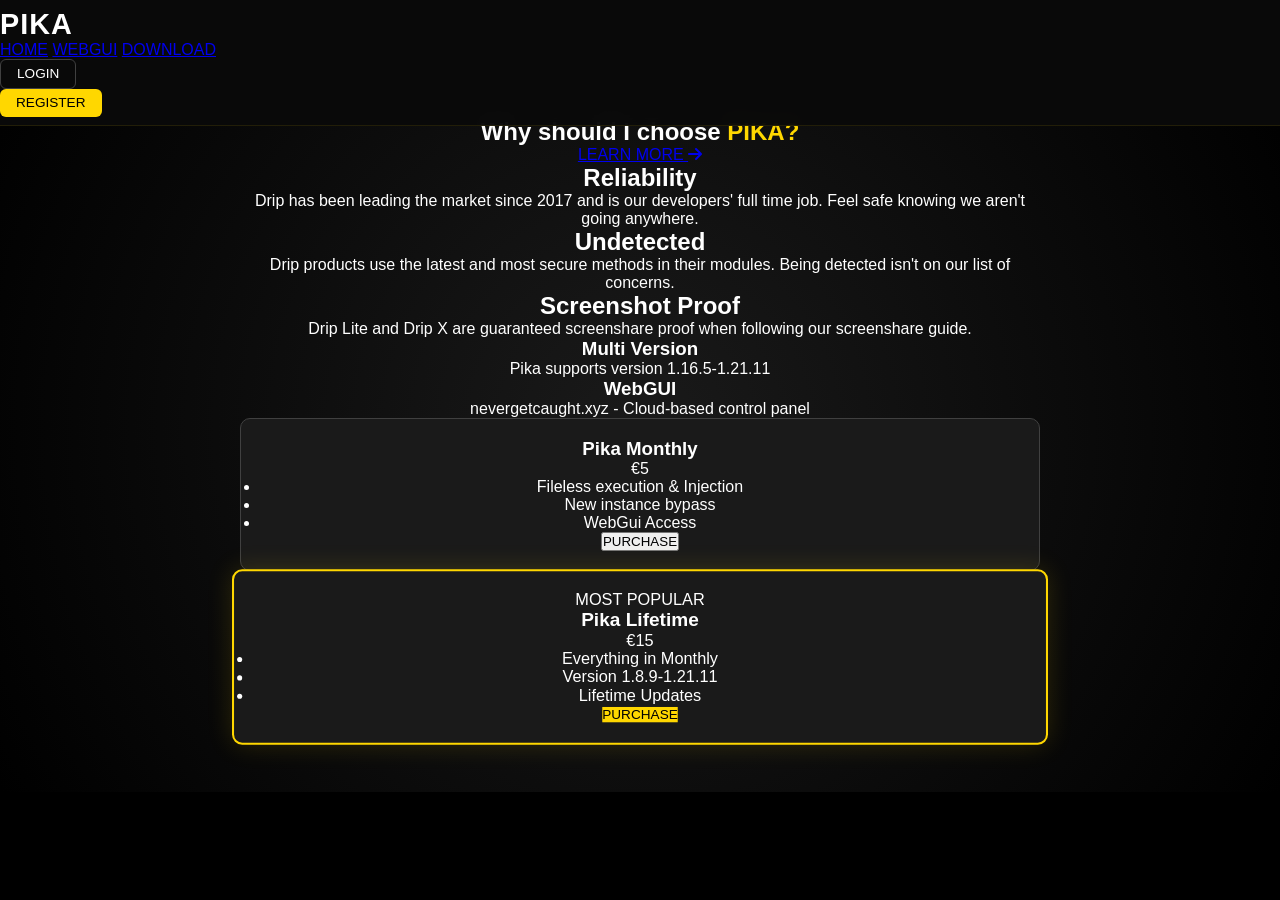
==== commit d74073b7: "Update index.html" ====
--- a/index.html
+++ b/index.html
@@ -10,33 +10,31 @@
 <body>
     <!-- Navigation -->
     <nav class="navbar">
-        <div class="nav-container">
+        <div class="nav-left">
+            <div class="menu-icon">
+                <span></span>
+                <span></span>
+                <span></span>
+            </div>
             <div class="logo">
-                <i class="fas fa-bolt" style="color: var(--gold);"></i>
-                PIKA
-                <span class="logo-badge">BETA</span>
-            </div>
-            
-            <div class="nav-links">
-                <a href="#home" class="active"><i class="fas fa-home"></i> Home</a>
-                <a href="#webgui"><i class="fas fa-globe"></i> WebGui</a>
-                <a href="#download"><i class="fas fa-download"></i> Download</a>
-            </div>
-
-            <div class="nav-auth">
-                <button class="auth-btn login-btn" onclick="openModal('login')">
-                    <i class="fas fa-sign-in-alt"></i> Login
+                <span class="logo-text">PIKA</span>
+            </div>
+        </div>
+        
+        <div class="nav-center">
+            <a href="#home" class="active">HOME</a>
+            <a href="#webgui">WEBGUI</a>
+            <a href="#download">DOWNLOAD</a>
+        </div>
+
+        <div class="nav-right">
+            <button class="auth-btn login-btn" onclick="openModal('login')">LOGIN</button>
+            <button class="auth-btn register-btn" onclick="openModal('register')">REGISTER</button>
+            <div class="user-profile hidden" id="userProfile">
+                <span id="userNameDisplay"></span>
+                <button onclick="logout()" class="logout-icon">
+                    <i class="fas fa-sign-out-alt"></i>
                 </button>
-                <button class="auth-btn register-btn" onclick="openModal('register')">
-                    <i class="fas fa-user-plus"></i> Register
-                </button>
-                <div class="user-profile hidden" id="userProfile">
-                    <i class="fas fa-user-circle"></i>
-                    <span id="userNameDisplay"></span>
-                    <button onclick="logout()" class="logout-icon">
-                        <i class="fas fa-sign-out-alt"></i>
-                    </button>
-                </div>
             </div>
         </div>
     </nav>
@@ -59,15 +57,7 @@
                     <i class="fas fa-lock"></i>
                     <input type="password" id="loginPassword" placeholder="Password" required>
                 </div>
-                <div class="form-options">
-                    <label class="checkbox">
-                        <input type="checkbox"> Remember me
-                    </label>
-                    <a href="#" onclick="forgotPassword()">Forgot password?</a>
-                </div>
-                <button type="submit" class="submit-btn">
-                    <i class="fas fa-sign-in-alt"></i> Login
-                </button>
+                <button type="submit" class="submit-btn">LOGIN</button>
                 <p class="switch-text">
                     Don't have an account? <a href="#" onclick="switchModal('register')">Register</a>
                 </p>
@@ -91,14 +81,7 @@
                     <i class="fas fa-lock"></i>
                     <input type="password" id="regConfirmPassword" placeholder="Confirm Password" required>
                 </div>
-                <div class="form-options">
-                    <label class="checkbox">
-                        <input type="checkbox" required> I agree to the <a href="#">Terms</a>
-                    </label>
-                </div>
-                <button type="submit" class="submit-btn">
-                    <i class="fas fa-user-plus"></i> Register
-                </button>
+                <button type="submit" class="submit-btn">REGISTER</button>
                 <p class="switch-text">
                     Already have an account? <a href="#" onclick="switchModal('login')">Login</a>
                 </p>
@@ -118,141 +101,72 @@
         <!-- Hero Section -->
         <div class="hero">
             <div class="hero-content">
-                <h1 class="glitch">UNDETECTABLE MINECRAFT CLIENT</h1>
-                <p class="hero-subtitle">Experience the most advanced bypass techniques with PIKA</p>
-                <div class="hero-buttons">
-                    <button class="btn-primary" onclick="openModal('register')">
-                        <i class="fas fa-rocket"></i> Get Started
-                    </button>
-                    <button class="btn-secondary" onclick="document.querySelector('.features').scrollIntoView({behavior: 'smooth'})">
-                        <i class="fas fa-info-circle"></i> Learn More
-                    </button>
-                </div>
-                <div class="stats">
-                    <div class="stat-item">
-                        <span class="stat-number">10K+</span>
-                        <span class="stat-label">Active Users</span>
-                    </div>
-                    <div class="stat-item">
-                        <span class="stat-number">99.9%</span>
-                        <span class="stat-label">Undetected</span>
-                    </div>
-                    <div class="stat-item">
-                        <span class="stat-number">24/7</span>
-                        <span class="stat-label">Support</span>
-                    </div>
-                </div>
-            </div>
-            <div class="hero-particles" id="particles"></div>
-        </div>
-
-        <div class="container">
-            <!-- Main Question -->
-            <div class="section-title">
-                <h2>Why Should I choose <span class="gold-text">Pika?</span></h2>
-                <div class="title-underline"></div>
-            </div>
-
-            <!-- Features Grid -->
-            <div class="features">
-                <!-- 1st -->
-                <div class="feature-card">
-                    <div class="feature-icon">
-                        <i class="fas fa-shield-halbed"></i>
-                        <div class="feature-number">01</div>
-                    </div>
-                    <h3>Undetected</h3>
-                    <p>Pika use the latest and most secure methods in their modules. Being detected isn't on our list of concerns.</p>
-                    <div class="feature-badge">BYPASS 100%</div>
-                </div>
-
-                <!-- 2nd -->
-                <div class="feature-card">
-                    <div class="feature-icon">
-                        <i class="fas fa-desktop"></i>
-                        <div class="feature-number">02</div>
-                    </div>
-                    <h3>Screenshare Bypass</h3>
-                    <p>Pika guaranteed screenshare proof when following our screenshare guide. Full manual screenshare included.</p>
-                    <div class="feature-badge">SCREENSHARE PROOF</div>
-                </div>
-
-                <!-- 3rd -->
-                <div class="feature-card">
-                    <div class="feature-icon">
-                        <i class="fas fa-cubes"></i>
-                        <div class="feature-number">03</div>
-                    </div>
-                    <h3>Multi Version</h3>
-                    <p>Multi version pika supports version 1.16.5-1.21.11. Wide compatibility for all your needs.</p>
-                    <div class="feature-badge">1.16.5 - 1.21.11</div>
-                </div>
-
-                <!-- 4th -->
-                <div class="feature-card">
-                    <div class="feature-icon">
-                        <i class="fas fa-cloud"></i>
-                        <div class="feature-number">04</div>
-                    </div>
-                    <h3>WebGUI</h3>
-                    <p>Pika have webgui instead of normal clickgui. Access your settings from anywhere.</p>
-                    <div class="feature-badge">CLOUD BASED</div>
-                </div>
-            </div>
-
-            <!-- Pricing Section -->
-            <div class="pricing-section">
-                <div class="section-title">
-                    <h2>Choose Your <span class="gold-text">Plan</span></h2>
-                    <div class="title-underline"></div>
-                </div>
-
-                <div class="pricing">
-                    <!-- Pika Monthly -->
+                <h1 class="main-title">Why should I choose <span class="gold-text">PIKA?</span></h1>
+                
+                <div class="learn-more">
+                    <a href="#" class="learn-link">LEARN MORE <i class="fas fa-arrow-right"></i></a>
+                </div>
+
+                <div class="features-grid">
+                    <!-- Reliability -->
+                    <div class="feature-item">
+                        <h2 class="feature-title">Reliability</h2>
+                        <p class="feature-description">
+                            Drip has been leading the market since 2017 and is our developers' full time job. Feel safe knowing we aren't going anywhere.
+                        </p>
+                    </div>
+
+                    <!-- Undetected -->
+                    <div class="feature-item">
+                        <h2 class="feature-title">Undetected</h2>
+                        <p class="feature-description">
+                            Drip products use the latest and most secure methods in their modules. Being detected isn't on our list of concerns.
+                        </p>
+                    </div>
+
+                    <!-- Screenshot Proof -->
+                    <div class="feature-item">
+                        <h2 class="feature-title">Screenshot Proof</h2>
+                        <p class="feature-description">
+                            Drip Lite and Drip X are guaranteed screenshare proof when following our screenshare guide.
+                        </p>
+                    </div>
+                </div>
+
+                <!-- Additional Features (keeping original Pika content) -->
+                <div class="additional-features">
+                    <div class="feature-box">
+                        <h3>Multi Version</h3>
+                        <p>Pika supports version 1.16.5-1.21.11</p>
+                    </div>
+                    <div class="feature-box">
+                        <h3>WebGUI</h3>
+                        <p>nevergetcaught.xyz - Cloud-based control panel</p>
+                    </div>
+                </div>
+
+                <!-- Pricing -->
+                <div class="pricing-section">
                     <div class="pricing-card">
-                        <div class="pricing-header">
-                            <h3>Pika Monthly</h3>
-                            <div class="price">
-                                <span class="currency">€</span>
-                                <span class="amount">5</span>
-                                <span class="period">/month</span>
-                            </div>
-                        </div>
-                        <ul class="features-list">
-                            <li><i class="fas fa-check-circle"></i> Bypasses full manual screenshare including scanners</li>
-                            <li><i class="fas fa-check-circle"></i> Fileless execution & Injection</li>
-                            <li><i class="fas fa-check-circle"></i> supports all minecraft versions 1.16.5-1.21.11</li>
-                            <li><i class="fas fa-check-circle"></i> New instance bypass</li>
-                            <li><i class="fas fa-check-circle"></i> WebGui (nevergetcaught.xyz)</li>
-                            <li><i class="fas fa-check-circle"></i> Mainly for sword, pot and prob for mace</li>
+                        <h3>Pika Monthly</h3>
+                        <div class="price">€5</div>
+                        <ul>
+                            <li>Fileless execution & Injection</li>
+                            <li>New instance bypass</li>
+                            <li>WebGui Access</li>
                         </ul>
-                        <button class="pricing-btn" onclick="handlePurchase('monthly')">
-                            <i class="fas fa-crown"></i> Purchase Monthly
-                        </button>
-                    </div>
-
-                    <!-- Pika Lifetime -->
+                        <button class="purchase-btn" onclick="handlePurchase('monthly')">PURCHASE</button>
+                    </div>
                     <div class="pricing-card featured">
-                        <div class="popular-badge">MOST POPULAR</div>
-                        <div class="pricing-header">
-                            <h3>Pika Lifetime</h3>
-                            <div class="price">
-                                <span class="currency">€</span>
-                                <span class="amount">15</span>
-                                <span class="period">/lifetime</span>
-                            </div>
-                        </div>
-                        <ul class="features-list">
-                            <li><i class="fas fa-check-circle"></i> Bypasses full manual screenshare including scanners</li>
-                            <li><i class="fas fa-check-circle"></i> Fileless execution & Injection</li>
-                            <li><i class="fas fa-check-circle"></i> supports all minecraft versions 1.8.9-1.21.11</li>
-                            <li><i class="fas fa-check-circle"></i> New instance bypass</li>
-                            <li><i class="fas fa-check-circle"></i> WebGui (nevergetcaught.xyz)</li>
-                            <li><i class="fas fa-check-circle"></i> Mainly for sword, pot and prob for mace</li>
+                        <div class="popular">MOST POPULAR</div>
+                        <h3>Pika Lifetime</h3>
+                        <div class="price">€15</div>
+                        <ul>
+                            <li>Everything in Monthly</li>
+                            <li>Version 1.8.9-1.21.11</li>
+                            <li>Lifetime Updates</li>
                         </ul>
-                        <button class="pricing-btn featured-btn" onclick="handlePurchase('lifetime')">
-                            <i class="fas fa-crown"></i> Purchase Lifetime
-                        </button>
+                        <button class="purchase-btn featured-btn" onclick="handlePurchase('lifetime')">PURCHASE</button>
                     </div>
                 </div>
             </div>
@@ -261,61 +175,34 @@
 
     <!-- WebGui Page -->
     <section id="webgui" class="page">
-        <div class="webgui-hero">
-            <h1>WebGui <span class="gold-text">Dashboard</span></h1>
-            <p>nevergetcaught.xyz - Your Control Panel in the Cloud</p>
+        <div class="page-header">
+            <h1>WEBGUI</h1>
+            <p>nevergetcaught.xyz</p>
         </div>
         
         <div class="container">
-            <div class="webgui-showcase">
+            <div class="webgui-demo">
                 <div class="webgui-preview">
-                    <div class="browser-bar">
-                        <div class="browser-dots">
-                            <span></span><span></span><span></span>
+                    <div class="preview-header">
+                        <div class="dots">
+                            <span></span>
+                            <span></span>
+                            <span></span>
                         </div>
-                        <div class="browser-url">https://nevergetcaught.xyz/dashboard</div>
-                    </div>
-                    <div class="webgui-dashboard">
-                        <div class="dashboard-sidebar">
+                        <span class="url">https://nevergetcaught.xyz/dashboard</span>
+                    </div>
+                    <div class="preview-content">
+                        <div class="sidebar">
                             <div class="sidebar-item active"><i class="fas fa-home"></i></div>
                             <div class="sidebar-item"><i class="fas fa-sliders-h"></i></div>
                             <div class="sidebar-item"><i class="fas fa-chart-line"></i></div>
-                            <div class="sidebar-item"><i class="fas fa-cog"></i></div>
                         </div>
-                        <div class="dashboard-main">
-                            <div class="dashboard-header">
-                                <h3>Module Controls</h3>
-                                <div class="status online">Online</div>
-                            </div>
-                            <div class="module-grid">
-                                <div class="module-card">
-                                    <span>KillAura</span>
-                                    <label class="switch">
-                                        <input type="checkbox" checked>
-                                        <span class="slider"></span>
-                                    </label>
-                                </div>
-                                <div class="module-card">
-                                    <span>Velocity</span>
-                                    <label class="switch">
-                                        <input type="checkbox" checked>
-                                        <span class="slider"></span>
-                                    </label>
-                                </div>
-                                <div class="module-card">
-                                    <span>Scaffold</span>
-                                    <label class="switch">
-                                        <input type="checkbox">
-                                        <span class="slider"></span>
-                                    </label>
-                                </div>
-                                <div class="module-card">
-                                    <span>ESP</span>
-                                    <label class="switch">
-                                        <input type="checkbox" checked>
-                                        <span class="slider"></span>
-                                    </label>
-                                </div>
+                        <div class="main-content">
+                            <div class="module-list">
+                                <div class="module">KillAura <span class="status-badge online">ON</span></div>
+                                <div class="module">Velocity <span class="status-badge online">ON</span></div>
+                                <div class="module">Scaffold <span class="status-badge">OFF</span></div>
+                                <div class="module">ESP <span class="status-badge online">ON</span></div>
                             </div>
                         </div>
                     </div>
@@ -326,62 +213,33 @@
 
     <!-- Download Page -->
     <section id="download" class="page">
-        <div class="download-hero">
-            <h1>Download <span class="gold-text">PIKA</span></h1>
-            <p>Choose your version and start bypassing</p>
+        <div class="page-header">
+            <h1>DOWNLOAD</h1>
+            <p>Choose your version</p>
         </div>
 
         <div class="container">
-            <div class="download-options">
-                <!-- Monthly Card -->
+            <div class="download-grid">
                 <div class="download-card">
-                    <div class="card-content">
-                        <div class="card-header">
-                            <i class="fas fa-calendar-alt"></i>
-                            <h3>Monthly</h3>
-                        </div>
-                        <div class="price-tag">
-                            <span class="currency">€</span>
-                            <span class="amount">5</span>
-                            <span class="period">/month</span>
-                        </div>
-                        <ul class="feature-list">
-                            <li><i class="fas fa-check"></i> Full Screenshare Bypass</li>
-                            <li><i class="fas fa-check"></i> Fileless Injection</li>
-                            <li><i class="fas fa-check"></i> Version 1.16.5-1.21.11</li>
-                            <li><i class="fas fa-check"></i> WebGui Access</li>
-                            <li><i class="fas fa-check"></i> 24/7 Support</li>
-                        </ul>
-                        <button class="download-btn" onclick="handleDownload('monthly')">
-                            <i class="fas fa-download"></i> Download
-                        </button>
-                    </div>
-                </div>
-
-                <!-- Lifetime Card -->
+                    <h2>Monthly</h2>
+                    <div class="price-large">€5</div>
+                    <ul>
+                        <li><i class="fas fa-check"></i> Full Bypass</li>
+                        <li><i class="fas fa-check"></i> 1.16.5-1.21.11</li>
+                        <li><i class="fas fa-check"></i> WebGui Access</li>
+                    </ul>
+                    <button class="download-action" onclick="handleDownload('monthly')">DOWNLOAD</button>
+                </div>
                 <div class="download-card featured">
-                    <div class="popular-tag">BEST VALUE</div>
-                    <div class="card-content">
-                        <div class="card-header">
-                            <i class="fas fa-infinity"></i>
-                            <h3>Lifetime</h3>
-                        </div>
-                        <div class="price-tag">
-                            <span class="currency">€</span>
-                            <span class="amount">15</span>
-                            <span class="period">/once</span>
-                        </div>
-                        <ul class="feature-list">
-                            <li><i class="fas fa-check"></i> Everything in Monthly</li>
-                            <li><i class="fas fa-check"></i> Version 1.8.9-1.21.11</li>
-                            <li><i class="fas fa-check"></i> Lifetime Updates</li>
-                            <li><i class="fas fa-check"></i> Priority Support</li>
-                            <li><i class="fas fa-check"></i> Early Access Features</li>
-                        </ul>
-                        <button class="download-btn featured-btn" onclick="handleDownload('lifetime')">
-                            <i class="fas fa-download"></i> Download
-                        </button>
-                    </div>
+                    <div class="best-value">BEST VALUE</div>
+                    <h2>Lifetime</h2>
+                    <div class="price-large">€15</div>
+                    <ul>
+                        <li><i class="fas fa-check"></i> Everything in Monthly</li>
+                        <li><i class="fas fa-check"></i> 1.8.9-1.21.11</li>
+                        <li><i class="fas fa-check"></i> Lifetime Updates</li>
+                    </ul>
+                    <button class="download-action featured-action" onclick="handleDownload('lifetime')">DOWNLOAD</button>
                 </div>
             </div>
         </div>
@@ -389,7 +247,6 @@
 
     <!-- Toast Notification -->
     <div id="toast" class="toast">
-        <i class="fas fa-info-circle"></i>
         <span id="toastMessage"></span>
     </div>
 
--- a/style.css
+++ b/style.css
@@ -26,268 +26,22 @@
     overflow-x: hidden;
 }
 
-/* Auth Container (shown first) */
-.auth-container {
-    position: fixed;
-    top: 0;
-    left: 0;
-    width: 100%;
-    height: 100vh;
-    display: flex;
-    align-items: center;
-    justify-content: center;
-    z-index: 1000;
-    background: var(--black);
-}
-
-.auth-box {
+/* Custom Scrollbar */
+::-webkit-scrollbar {
+    width: 8px;
+}
+
+::-webkit-scrollbar-track {
     background: var(--charcoal);
-    padding: 2.5rem;
-    border-radius: 20px;
-    width: 90%;
-    max-width: 450px;
-    border: 1px solid var(--gold);
-    box-shadow: 0 0 50px rgba(255, 215, 0, 0.2);
-    position: relative;
-    z-index: 2;
-    animation: fadeInUp 0.6s ease;
-}
-
-@keyframes fadeInUp {
-    from {
-        opacity: 0;
-        transform: translateY(30px);
-    }
-    to {
-        opacity: 1;
-        transform: translateY(0);
-    }
-}
-
-.auth-header {
-    text-align: center;
-    margin-bottom: 2rem;
-}
-
-.logo-large {
-    font-size: 3rem;
-    font-weight: 800;
-    color: var(--gold);
-    margin-bottom: 0.5rem;
-}
-
-.logo-large i {
-    margin-right: 10px;
-    animation: bolt 2s infinite;
-}
-
-@keyframes bolt {
-    0%, 100% { opacity: 1; }
-    50% { opacity: 0.5; color: white; }
-}
-
-.tagline {
-    color: var(--light-gray);
-    font-size: 1rem;
-}
-
-.auth-toggle {
-    display: flex;
-    gap: 1rem;
-    margin-bottom: 2rem;
-    background: var(--darker-black);
-    padding: 0.5rem;
-    border-radius: 10px;
-}
-
-.toggle-btn {
-    flex: 1;
-    padding: 0.8rem;
-    background: transparent;
-    border: none;
-    color: var(--light-gray);
-    font-size: 1rem;
-    font-weight: bold;
-    cursor: pointer;
-    border-radius: 8px;
-    transition: all 0.3s;
-}
-
-.toggle-btn.active {
+}
+
+::-webkit-scrollbar-thumb {
+    background: var(--dark-gray);
+    border-radius: 4px;
+}
+
+::-webkit-scrollbar-thumb:hover {
     background: var(--gold);
-    color: var(--black);
-}
-
-.auth-form {
-    display: none;
-}
-
-.auth-form.active-form {
-    display: block;
-    animation: slideIn 0.3s ease;
-}
-
-@keyframes slideIn {
-    from {
-        opacity: 0;
-        transform: translateX(-10px);
-    }
-    to {
-        opacity: 1;
-        transform: translateX(0);
-    }
-}
-
-.input-group {
-    position: relative;
-    margin-bottom: 1.5rem;
-}
-
-.input-group i {
-    position: absolute;
-    left: 15px;
-    top: 50%;
-    transform: translateY(-50%);
-    color: var(--gold);
-    font-size: 1rem;
-}
-
-.input-group input {
-    width: 100%;
-    padding: 1rem 1rem 1rem 45px;
-    background: var(--darker-black);
-    border: 1px solid var(--dark-gray);
-    border-radius: 8px;
-    color: white;
-    font-size: 1rem;
-    transition: all 0.3s;
-}
-
-.input-group input:focus {
-    outline: none;
-    border-color: var(--gold);
-    box-shadow: 0 0 15px rgba(255, 215, 0, 0.2);
-}
-
-.input-group input::placeholder {
-    color: var(--dark-gray);
-}
-
-.form-options {
-    display: flex;
-    justify-content: space-between;
-    align-items: center;
-    margin-bottom: 1.5rem;
-    color: var(--light-gray);
-    font-size: 0.9rem;
-}
-
-.checkbox {
-    display: flex;
-    align-items: center;
-    gap: 5px;
-    cursor: pointer;
-}
-
-.checkbox input[type="checkbox"] {
-    accent-color: var(--gold);
-}
-
-.form-options a {
-    color: var(--gold);
-    text-decoration: none;
-    transition: color 0.3s;
-}
-
-.form-options a:hover {
-    color: var(--dark-gold);
-}
-
-.auth-submit-btn {
-    width: 100%;
-    padding: 1rem;
-    background: var(--gold);
-    color: var(--black);
-    border: none;
-    border-radius: 8px;
-    font-size: 1rem;
-    font-weight: bold;
-    cursor: pointer;
-    display: flex;
-    align-items: center;
-    justify-content: center;
-    gap: 10px;
-    transition: all 0.3s;
-}
-
-.auth-submit-btn:hover {
-    background: var(--dark-gold);
-    transform: translateY(-2px);
-    box-shadow: 0 5px 20px rgba(255, 215, 0, 0.3);
-}
-
-.demo-credentials {
-    margin-top: 2rem;
-    padding: 1rem;
-    background: var(--darker-black);
-    border-radius: 8px;
-    text-align: center;
-    color: var(--light-gray);
-    font-size: 0.9rem;
-}
-
-.demo-credentials i {
-    color: var(--gold);
-    margin-right: 5px;
-}
-
-.auth-background {
-    position: absolute;
-    top: 0;
-    left: 0;
-    width: 100%;
-    height: 100%;
-    overflow: hidden;
-    z-index: 1;
-}
-
-.gradient-sphere {
-    position: absolute;
-    width: 600px;
-    height: 600px;
-    background: radial-gradient(circle, rgba(255, 215, 0, 0.1) 0%, transparent 70%);
-    border-radius: 50%;
-    top: -200px;
-    right: -200px;
-    animation: rotate 20s linear infinite;
-}
-
-@keyframes rotate {
-    from { transform: rotate(0deg); }
-    to { transform: rotate(360deg); }
-}
-
-.grid-overlay {
-    position: absolute;
-    top: 0;
-    left: 0;
-    width: 100%;
-    height: 100%;
-    background-image: 
-        linear-gradient(rgba(255, 215, 0, 0.05) 1px, transparent 1px),
-        linear-gradient(90deg, rgba(255, 215, 0, 0.05) 1px, transparent 1px);
-    background-size: 50px 50px;
-}
-
-/* Main Website (hidden until login) */
-.main-website {
-    min-height: 100vh;
-    display: none;
-}
-
-.main-website.visible {
-    display: block;
-    animation: fadeIn 0.5s ease;
 }
 
 /* Navigation */
@@ -298,12 +52,12 @@
     position: fixed;
     width: 100%;
     top: 0;
-    z-index: 100;
+    z-index: 1000;
     padding: 0.5rem 0;
 }
 
 .nav-container {
-    max-width: 1400px;
+    max-width: 1200px;
     margin: 0 auto;
     padding: 0 2rem;
     display: flex;
@@ -312,35 +66,43 @@
 }
 
 .logo {
-    font-size: 2rem;
+    font-size: 1.8rem;
     font-weight: 800;
-    letter-spacing: 2px;
-    display: flex;
-    align-items: center;
-    gap: 10px;
-    color: var(--gold);
+    letter-spacing: 1px;
+    display: flex;
+    align-items: center;
+    gap: 8px;
+}
+
+.logo-badge {
+    font-size: 0.6rem;
+    background: var(--gold);
+    color: var(--black);
+    padding: 2px 6px;
+    border-radius: 12px;
+    font-weight: normal;
 }
 
 .nav-links {
     display: flex;
-    gap: 2rem;
+    gap: 1.5rem;
 }
 
 .nav-links a {
     color: white;
     text-decoration: none;
-    font-size: 1rem;
+    font-size: 0.95rem;
     padding: 0.5rem 1rem;
-    border-radius: 8px;
+    border-radius: 6px;
     transition: all 0.3s;
     display: flex;
     align-items: center;
-    gap: 8px;
+    gap: 6px;
 }
 
 .nav-links a i {
     color: var(--gold);
-    font-size: 1rem;
+    font-size: 0.9rem;
 }
 
 .nav-links a:hover,
@@ -349,19 +111,62 @@
     color: var(--gold);
 }
 
+.nav-auth {
+    display: flex;
+    gap: 0.8rem;
+}
+
+.auth-btn {
+    background: transparent;
+    color: white;
+    border: 1px solid var(--dark-gray);
+    padding: 0.4rem 1rem;
+    border-radius: 6px;
+    cursor: pointer;
+    display: flex;
+    align-items: center;
+    gap: 6px;
+    transition: all 0.3s;
+    font-size: 0.85rem;
+}
+
+.auth-btn i {
+    color: var(--gold);
+}
+
+.auth-btn:hover {
+    border-color: var(--gold);
+    background: var(--glass-bg);
+    transform: translateY(-2px);
+}
+
+.register-btn {
+    background: var(--gold);
+    color: var(--black);
+    border: none;
+}
+
+.register-btn i {
+    color: var(--black);
+}
+
+.register-btn:hover {
+    background: var(--dark-gold);
+}
+
 .user-profile {
     display: flex;
     align-items: center;
-    gap: 10px;
+    gap: 8px;
     background: var(--glass-bg);
-    padding: 0.5rem 1rem;
-    border-radius: 8px;
+    padding: 0.4rem 1rem;
+    border-radius: 6px;
     border: 1px solid var(--gold);
 }
 
 .user-profile i {
     color: var(--gold);
-    font-size: 1.2rem;
+    font-size: 1rem;
 }
 
 .logout-icon {
@@ -370,10 +175,195 @@
     color: var(--light-gray);
     cursor: pointer;
     transition: color 0.3s;
-    font-size: 1rem;
+    font-size: 0.9rem;
 }
 
 .logout-icon:hover {
+    color: var(--gold);
+}
+
+/* Modal */
+.modal {
+    display: none;
+    position: fixed;
+    top: 0;
+    left: 0;
+    width: 100%;
+    height: 100%;
+    background: rgba(0, 0, 0, 0.8);
+    backdrop-filter: blur(5px);
+    z-index: 2000;
+    align-items: center;
+    justify-content: center;
+}
+
+.modal.show {
+    display: flex;
+    animation: fadeIn 0.3s;
+}
+
+@keyframes fadeIn {
+    from { opacity: 0; }
+    to { opacity: 1; }
+}
+
+.modal-content {
+    background: var(--charcoal);
+    border-radius: 12px;
+    width: 90%;
+    max-width: 400px;
+    border: 1px solid var(--gold);
+    box-shadow: 0 0 30px rgba(255, 215, 0, 0.2);
+    animation: slideUp 0.3s;
+}
+
+@keyframes slideUp {
+    from {
+        transform: translateY(30px);
+        opacity: 0;
+    }
+    to {
+        transform: translateY(0);
+        opacity: 1;
+    }
+}
+
+.modal-header {
+    padding: 1.2rem 1.5rem;
+    border-bottom: 1px solid var(--dark-gray);
+    display: flex;
+    justify-content: space-between;
+    align-items: center;
+}
+
+.modal-header h2 {
+    color: var(--gold);
+    font-size: 1.3rem;
+}
+
+.close-modal {
+    background: transparent;
+    border: none;
+    color: var(--light-gray);
+    font-size: 1.8rem;
+    cursor: pointer;
+    transition: color 0.3s;
+    line-height: 1;
+}
+
+.close-modal:hover {
+    color: var(--gold);
+}
+
+.auth-form {
+    padding: 1.5rem;
+    display: none;
+}
+
+.auth-form.active-form {
+    display: block;
+}
+
+.input-group {
+    position: relative;
+    margin-bottom: 1.2rem;
+}
+
+.input-group i {
+    position: absolute;
+    left: 12px;
+    top: 50%;
+    transform: translateY(-50%);
+    color: var(--gold);
+    font-size: 0.9rem;
+}
+
+.input-group input {
+    width: 100%;
+    padding: 0.8rem 0.8rem 0.8rem 38px;
+    background: var(--darker-black);
+    border: 1px solid var(--dark-gray);
+    border-radius: 6px;
+    color: white;
+    font-size: 0.9rem;
+    transition: all 0.3s;
+}
+
+.input-group input:focus {
+    outline: none;
+    border-color: var(--gold);
+    box-shadow: 0 0 10px rgba(255, 215, 0, 0.2);
+}
+
+.form-options {
+    display: flex;
+    justify-content: space-between;
+    align-items: center;
+    margin-bottom: 1.2rem;
+    color: var(--light-gray);
+    font-size: 0.8rem;
+}
+
+.checkbox {
+    display: flex;
+    align-items: center;
+    gap: 5px;
+    cursor: pointer;
+}
+
+.checkbox input[type="checkbox"] {
+    accent-color: var(--gold);
+}
+
+.form-options a {
+    color: var(--gold);
+    text-decoration: none;
+}
+
+.submit-btn {
+    width: 100%;
+    padding: 0.8rem;
+    background: var(--gold);
+    color: var(--black);
+    border: none;
+    border-radius: 6px;
+    font-size: 0.9rem;
+    font-weight: bold;
+    cursor: pointer;
+    display: flex;
+    align-items: center;
+    justify-content: center;
+    gap: 8px;
+    transition: all 0.3s;
+}
+
+.submit-btn:hover {
+    background: var(--dark-gold);
+    transform: translateY(-2px);
+    box-shadow: 0 5px 15px rgba(255, 215, 0, 0.3);
+}
+
+.switch-text {
+    text-align: center;
+    margin-top: 1.2rem;
+    color: var(--light-gray);
+    font-size: 0.85rem;
+}
+
+.switch-text a {
+    color: var(--gold);
+    text-decoration: none;
+    font-weight: bold;
+}
+
+.demo-credentials {
+    padding: 0 1.5rem 1.5rem;
+    color: var(--light-gray);
+    font-size: 0.8rem;
+    text-align: center;
+}
+
+.demo-credentials i {
     color: var(--gold);
 }
 
@@ -381,18 +371,18 @@
 .page {
     display: none;
     min-height: 100vh;
-    padding-top: 80px;
+    padding-top: 70px;
 }
 
 .page.active-page {
     display: block;
-    animation: pageFade 0.5s;
+    animation: pageFade 0.4s;
 }
 
 @keyframes pageFade {
     from {
         opacity: 0;
-        transform: translateY(20px);
+        transform: translateY(10px);
     }
     to {
         opacity: 1;
@@ -401,80 +391,89 @@
 }
 
 .container {
-    max-width: 1200px;
+    max-width: 1100px;
     margin: 0 auto;
-    padding: 2rem;
+    padding: 1.5rem 2rem;
 }
 
 /* Hero Section */
 .hero {
-    min-height: 60vh;
+    min-height: 500px;
     display: flex;
     align-items: center;
     justify-content: center;
     position: relative;
     overflow: hidden;
     background: radial-gradient(circle at center, var(--charcoal) 0%, var(--black) 100%);
+    padding: 3rem 1rem;
 }
 
 .hero-content {
     text-align: center;
     z-index: 2;
-    padding: 2rem;
+    max-width: 800px;
 }
 
 .glitch {
-    font-size: 2.5rem;
-    font-weight: 900;
+    font-size: 2.2rem;
+    font-weight: 800;
     text-transform: uppercase;
-    position: relative;
-    text-shadow: 0.05em 0 0 rgba(255, 0, 0, 0.75),
-                -0.05em -0.025em 0 rgba(0, 255, 255, 0.75);
-    animation: glitch 500ms infinite;
-}
-
-@keyframes glitch {
-    0% {
-        text-shadow: 0.05em 0 0 rgba(255, 0, 0, 0.75),
-                    -0.05em -0.025em 0 rgba(0, 255, 255, 0.75);
-    }
-    14% {
-        text-shadow: 0.05em 0 0 rgba(255, 0, 0, 0.75),
-                    -0.05em -0.025em 0 rgba(0, 255, 255, 0.75);
-    }
-    15% {
-        text-shadow: -0.05em -0.025em 0 rgba(255, 0, 0, 0.75),
-                    0.025em 0.025em 0 rgba(0, 255, 255, 0.75);
-    }
-    49% {
-        text-shadow: -0.05em -0.025em 0 rgba(255, 0, 0, 0.75),
-                    0.025em 0.025em 0 rgba(0, 255, 255, 0.75);
-    }
-    50% {
-        text-shadow: 0.025em 0.05em 0 rgba(255, 0, 0, 0.75),
-                    0.05em 0 0 rgba(0, 255, 255, 0.75);
-    }
-    99% {
-        text-shadow: 0.025em 0.05em 0 rgba(255, 0, 0, 0.75),
-                    0.05em 0 0 rgba(0, 255, 255, 0.75);
-    }
-    100% {
-        text-shadow: -0.025em 0 0 rgba(255, 0, 0, 0.75),
-                    -0.025em -0.025em 0 rgba(0, 255, 255, 0.75);
-    }
+    margin-bottom: 1rem;
+    color: white;
+    text-shadow: 2px 2px 0 var(--gold);
 }
 
 .hero-subtitle {
-    font-size: 1.2rem;
-    color: var(--light-gray);
-    margin: 1.5rem 0;
+    font-size: 1rem;
+    color: var(--light-gray);
+    margin-bottom: 2rem;
+}
+
+.hero-buttons {
+    display: flex;
+    gap: 1rem;
+    justify-content: center;
+    margin-bottom: 2.5rem;
+}
+
+.btn-primary, .btn-secondary {
+    padding: 0.8rem 1.8rem;
+    border-radius: 6px;
+    font-size: 0.9rem;
+    font-weight: bold;
+    cursor: pointer;
+    display: flex;
+    align-items: center;
+    gap: 8px;
+    transition: all 0.3s;
+}
+
+.btn-primary {
+    background: var(--gold);
+    color: var(--black);
+    border: none;
+}
+
+.btn-primary:hover {
+    transform: translateY(-2px);
+    box-shadow: 0 5px 15px rgba(255, 215, 0, 0.3);
+}
+
+.btn-secondary {
+    background: transparent;
+    color: white;
+    border: 1px solid var(--gold);
+}
+
+.btn-secondary:hover {
+    background: var(--glass-bg);
+    transform: translateY(-2px);
 }
 
 .stats {
     display: flex;
     gap: 3rem;
     justify-content: center;
-    margin-top: 2rem;
 }
 
 .stat-item {
@@ -484,25 +483,25 @@
 }
 
 .stat-number {
-    font-size: 2rem;
+    font-size: 1.8rem;
     font-weight: bold;
     color: var(--gold);
 }
 
 .stat-label {
     color: var(--light-gray);
-    font-size: 0.9rem;
+    font-size: 0.8rem;
 }
 
 /* Section Title */
 .section-title {
     text-align: center;
-    margin: 3rem 0 2rem;
+    margin: 2.5rem 0 1.5rem;
 }
 
 .section-title h2 {
-    font-size: 2rem;
-    margin-bottom: 0.5rem;
+    font-size: 1.8rem;
+    margin-bottom: 0.3rem;
 }
 
 .gold-text {
@@ -510,10 +509,10 @@
 }
 
 .title-underline {
-    width: 80px;
-    height: 3px;
+    width: 60px;
+    height: 2px;
     background: var(--gold);
-    margin: 1rem auto;
+    margin: 0.8rem auto;
     position: relative;
 }
 
@@ -521,8 +520,8 @@
 .title-underline::after {
     content: '';
     position: absolute;
-    width: 8px;
-    height: 8px;
+    width: 6px;
+    height: 6px;
     background: var(--gold);
     border-radius: 50%;
     top: 50%;
@@ -541,14 +540,14 @@
 .features {
     display: grid;
     grid-template-columns: repeat(2, 1fr);
-    gap: 1.5rem;
-    margin: 2rem 0;
+    gap: 1.2rem;
+    margin: 1.5rem 0;
 }
 
 .feature-card {
     background: var(--charcoal);
-    padding: 1.5rem;
-    border-radius: 12px;
+    padding: 1.2rem;
+    border-radius: 10px;
     border: 1px solid var(--dark-gray);
     transition: all 0.3s;
     position: relative;
@@ -556,26 +555,26 @@
 }
 
 .feature-card:hover {
-    transform: translateY(-5px);
+    transform: translateY(-3px);
     border-color: var(--gold);
-    box-shadow: 0 10px 30px rgba(255, 215, 0, 0.1);
+    box-shadow: 0 8px 20px rgba(255, 215, 0, 0.1);
 }
 
 .feature-icon {
     position: relative;
-    margin-bottom: 1rem;
+    margin-bottom: 0.8rem;
 }
 
 .feature-icon i {
-    font-size: 2rem;
+    font-size: 1.6rem;
     color: var(--gold);
 }
 
 .feature-number {
     position: absolute;
     top: -5px;
-    left: 30px;
-    font-size: 0.8rem;
+    left: 25px;
+    font-size: 0.7rem;
     color: var(--light-gray);
     opacity: 0.5;
 }
@@ -583,23 +582,23 @@
 .feature-card h3 {
     color: var(--gold);
     margin-bottom: 0.5rem;
-    font-size: 1.2rem;
+    font-size: 1.1rem;
 }
 
 .feature-card p {
     color: var(--light-gray);
-    margin-bottom: 1rem;
-    line-height: 1.5;
-    font-size: 0.9rem;
+    margin-bottom: 0.8rem;
+    line-height: 1.4;
+    font-size: 0.85rem;
 }
 
 .feature-badge {
     display: inline-block;
-    padding: 0.2rem 0.8rem;
+    padding: 0.2rem 0.6rem;
     background: rgba(255, 215, 0, 0.1);
     border: 1px solid var(--gold);
-    border-radius: 20px;
-    font-size: 0.7rem;
+    border-radius: 16px;
+    font-size: 0.65rem;
     color: var(--gold);
 }
 
@@ -607,14 +606,14 @@
 .pricing {
     display: grid;
     grid-template-columns: repeat(2, 1fr);
-    gap: 1.5rem;
-    margin: 2rem 0;
+    gap: 1.2rem;
+    margin: 1.5rem 0;
 }
 
 .pricing-card {
     background: var(--charcoal);
-    border-radius: 12px;
-    padding: 1.5rem;
+    border-radius: 10px;
+    padding: 1.2rem;
     border: 1px solid var(--dark-gray);
     transition: all 0.3s;
     position: relative;
@@ -623,7 +622,7 @@
 .pricing-card.featured {
     border: 2px solid var(--gold);
     transform: scale(1.02);
-    box-shadow: 0 0 30px rgba(255, 215, 0, 0.2);
+    box-shadow: 0 0 25px rgba(255, 215, 0, 0.15);
 }
 
 .popular-badge {
@@ -633,80 +632,80 @@
     transform: translateX(-50%);
     background: var(--gold);
     color: var(--black);
-    padding: 0.2rem 1rem;
-    border-radius: 20px;
-    font-size: 0.7rem;
+    padding: 0.2rem 0.8rem;
+    border-radius: 16px;
+    font-size: 0.65rem;
     font-weight: bold;
     white-space: nowrap;
 }
 
 .pricing-header {
     text-align: center;
-    margin-bottom: 1.5rem;
+    margin-bottom: 1rem;
 }
 
 .pricing-header h3 {
-    font-size: 1.5rem;
-    color: var(--gold);
-    margin-bottom: 0.5rem;
+    font-size: 1.3rem;
+    color: var(--gold);
+    margin-bottom: 0.3rem;
 }
 
 .price {
     display: flex;
     align-items: baseline;
     justify-content: center;
-    gap: 3px;
+    gap: 2px;
 }
 
 .currency {
-    font-size: 1.2rem;
+    font-size: 1rem;
     color: var(--light-gray);
 }
 
 .amount {
-    font-size: 2.5rem;
+    font-size: 2rem;
     font-weight: bold;
     color: white;
 }
 
 .period {
     color: var(--light-gray);
-    font-size: 0.8rem;
+    font-size: 0.7rem;
 }
 
 .features-list {
     list-style: none;
-    margin: 1.5rem 0;
+    margin: 1rem 0;
 }
 
 .features-list li {
     color: var(--light-gray);
-    padding: 0.4rem 0;
-    display: flex;
-    align-items: center;
-    gap: 8px;
-    font-size: 0.85rem;
+    padding: 0.3rem 0;
+    display: flex;
+    align-items: center;
+    gap: 6px;
+    font-size: 0.8rem;
 }
 
 .features-list li i {
     color: var(--gold);
-    font-size: 0.8rem;
+    font-size: 0.75rem;
 }
 
 .pricing-btn {
     width: 100%;
-    padding: 0.8rem;
+    padding: 0.6rem;
     background: transparent;
     border: 1px solid var(--gold);
     color: white;
     border-radius: 6px;
-    font-size: 0.9rem;
+    font-size: 0.8rem;
     font-weight: bold;
     cursor: pointer;
     display: flex;
     align-items: center;
     justify-content: center;
-    gap: 8px;
+    gap: 6px;
     transition: all 0.3s;
 }
 
@@ -728,40 +727,40 @@
 /* WebGui Page */
 .webgui-hero {
     text-align: center;
-    padding: 3rem 2rem;
+    padding: 2rem 1rem;
     background: linear-gradient(135deg, var(--charcoal) 0%, var(--black) 100%);
 }
 
 .webgui-hero h1 {
-    font-size: 2.5rem;
-    margin-bottom: 0.5rem;
+    font-size: 2rem;
+    margin-bottom: 0.3rem;
 }
 
 .webgui-preview {
     background: var(--darker-black);
-    border-radius: 10px;
+    border-radius: 8px;
     overflow: hidden;
     border: 1px solid var(--dark-gray);
-    margin: 2rem 0;
+    margin: 1.5rem 0;
 }
 
 .browser-bar {
     background: var(--charcoal);
-    padding: 0.8rem;
-    display: flex;
-    align-items: center;
-    gap: 1rem;
+    padding: 0.6rem;
+    display: flex;
+    align-items: center;
+    gap: 0.8rem;
     border-bottom: 1px solid var(--dark-gray);
 }
 
 .browser-dots {
     display: flex;
-    gap: 6px;
+    gap: 5px;
 }
 
 .browser-dots span {
-    width: 10px;
-    height: 10px;
+    width: 8px;
+    height: 8px;
     border-radius: 50%;
     background: var(--dark-gray);
 }
@@ -773,22 +772,22 @@
 .browser-url {
     flex: 1;
     background: var(--black);
-    padding: 0.4rem 1rem;
-    border-radius: 5px;
-    color: var(--light-gray);
-    font-size: 0.8rem;
+    padding: 0.3rem 0.8rem;
+    border-radius: 4px;
+    color: var(--light-gray);
+    font-size: 0.75rem;
 }
 
 .webgui-dashboard {
     display: grid;
-    grid-template-columns: 50px 1fr;
-    min-height: 300px;
+    grid-template-columns: 45px 1fr;
+    min-height: 250px;
 }
 
 .dashboard-sidebar {
     background: var(--charcoal);
     border-right: 1px solid var(--dark-gray);
-    padding: 0.8rem 0;
+    padding: 0.5rem 0;
 }
 
 .sidebar-item {
@@ -800,6 +799,7 @@
     color: var(--light-gray);
     cursor: pointer;
     transition: all 0.3s;
+    font-size: 0.9rem;
 }
 
 .sidebar-item:hover,
@@ -809,20 +809,24 @@
 }
 
 .dashboard-main {
-    padding: 1rem;
+    padding: 0.8rem;
 }
 
 .dashboard-header {
     display: flex;
     justify-content: space-between;
     align-items: center;
-    margin-bottom: 1rem;
+    margin-bottom: 0.8rem;
+}
+
+.dashboard-header h3 {
+    font-size: 0.9rem;
 }
 
 .status {
-    padding: 0.2rem 0.8rem;
-    border-radius: 20px;
-    font-size: 0.7rem;
+    padding: 0.2rem 0.6rem;
+    border-radius: 16px;
+    font-size: 0.65rem;
     font-weight: bold;
 }
 
@@ -834,26 +838,26 @@
 
 .module-grid {
     display: grid;
-    grid-template-columns: repeat(auto-fit, minmax(120px, 1fr));
-    gap: 0.8rem;
+    grid-template-columns: repeat(auto-fit, minmax(100px, 1fr));
+    gap: 0.6rem;
 }
 
 .module-card {
     background: var(--charcoal);
-    padding: 0.8rem;
+    padding: 0.6rem;
     border-radius: 6px;
     border: 1px solid var(--dark-gray);
     display: flex;
     justify-content: space-between;
     align-items: center;
-    font-size: 0.8rem;
+    font-size: 0.75rem;
 }
 
 .switch {
     position: relative;
     display: inline-block;
-    width: 40px;
-    height: 20px;
+    width: 36px;
+    height: 18px;
 }
 
 .switch input {
@@ -871,14 +875,14 @@
     bottom: 0;
     background-color: var(--dark-gray);
     transition: .3s;
-    border-radius: 20px;
+    border-radius: 18px;
 }
 
 .slider:before {
     position: absolute;
     content: "";
-    height: 16px;
-    width: 16px;
+    height: 14px;
+    width: 14px;
     left: 2px;
     bottom: 2px;
     background-color: white;
@@ -891,69 +895,31 @@
 }
 
 input:checked + .slider:before {
-    transform: translateX(20px);
-}
-
-.webgui-features {
-    display: grid;
-    grid-template-columns: repeat(3, 1fr);
-    gap: 1.5rem;
-    margin: 2rem 0;
-}
-
-.webgui-feature-card {
-    text-align: center;
-    padding: 1.5rem;
-    background: var(--charcoal);
-    border-radius: 8px;
-    border: 1px solid var(--dark-gray);
-    transition: all 0.3s;
-}
-
-.webgui-feature-card:hover {
-    border-color: var(--gold);
-    transform: translateY(-5px);
-}
-
-.webgui-feature-card i {
-    font-size: 2rem;
-    color: var(--gold);
-    margin-bottom: 0.8rem;
-}
-
-.webgui-feature-card h3 {
-    color: white;
-    margin-bottom: 0.3rem;
-    font-size: 1rem;
-}
-
-.webgui-feature-card p {
-    color: var(--light-gray);
-    font-size: 0.8rem;
+    transform: translateX(18px);
 }
 
 /* Download Page */
 .download-hero {
     text-align: center;
-    padding: 3rem 2rem;
+    padding: 2rem 1rem;
     background: linear-gradient(135deg, var(--charcoal) 0%, var(--black) 100%);
 }
 
 .download-hero h1 {
-    font-size: 2.5rem;
-    margin-bottom: 0.5rem;
+    font-size: 2rem;
+    margin-bottom: 0.3rem;
 }
 
 .download-options {
     display: grid;
     grid-template-columns: repeat(2, 1fr);
-    gap: 1.5rem;
-    margin: 2rem 0;
+    gap: 1.2rem;
+    margin: 1.5rem 0;
 }
 
 .download-card {
     background: var(--charcoal);
-    border-radius: 15px;
+    border-radius: 12px;
     overflow: hidden;
     position: relative;
     transition: all 0.3s;
@@ -961,9 +927,9 @@
 }
 
 .download-card:hover {
-    transform: translateY(-5px);
+    transform: translateY(-3px);
     border-color: var(--gold);
-    box-shadow: 0 15px 30px rgba(255, 215, 0, 0.2);
+    box-shadow: 0 12px 25px rgba(255, 215, 0, 0.15);
 }
 
 .download-card.featured {
@@ -976,15 +942,15 @@
     right: 0.5rem;
     background: var(--gold);
     color: var(--black);
-    padding: 0.2rem 0.8rem;
-    border-radius: 20px;
-    font-size: 0.7rem;
+    padding: 0.2rem 0.6rem;
+    border-radius: 16px;
+    font-size: 0.65rem;
     font-weight: bold;
     z-index: 2;
 }
 
 .card-content {
-    padding: 1.5rem;
+    padding: 1.2rem;
     position: relative;
     z-index: 1;
 }
@@ -992,62 +958,62 @@
 .card-header {
     display: flex;
     align-items: center;
-    gap: 0.8rem;
-    margin-bottom: 1.5rem;
+    gap: 0.6rem;
+    margin-bottom: 1rem;
 }
 
 .card-header i {
-    font-size: 1.8rem;
+    font-size: 1.5rem;
     color: var(--gold);
 }
 
 .card-header h3 {
-    font-size: 1.5rem;
+    font-size: 1.3rem;
     color: white;
 }
 
 .price-tag {
     text-align: center;
-    margin-bottom: 1.5rem;
+    margin-bottom: 1rem;
 }
 
 .price-tag .amount {
-    font-size: 3rem;
+    font-size: 2.5rem;
 }
 
 .feature-list {
     list-style: none;
-    margin: 1.5rem 0;
+    margin: 1rem 0;
 }
 
 .feature-list li {
     color: var(--light-gray);
-    padding: 0.4rem 0;
-    display: flex;
-    align-items: center;
-    gap: 8px;
-    font-size: 0.85rem;
+    padding: 0.3rem 0;
+    display: flex;
+    align-items: center;
+    gap: 6px;
+    font-size: 0.8rem;
 }
 
 .feature-list li i {
     color: var(--gold);
-    font-size: 0.8rem;
+    font-size: 0.75rem;
 }
 
 .download-btn {
     width: 100%;
-    padding: 0.8rem;
+    padding: 0.7rem;
     background: transparent;
     border: 2px solid var(--gold);
     color: white;
     border-radius: 6px;
-    font-size: 0.9rem;
+    font-size: 0.85rem;
     font-weight: bold;
     cursor: pointer;
     display: flex;
     align-items: center;
     justify-content: center;
-    gap: 8px;
+    gap: 6px;
     transition: all 0.3s;
 }
 
@@ -1065,42 +1031,6 @@
 
 .download-btn.featured-btn:hover {
     background: var(--dark-gold);
-}
-
-.system-requirements {
-    background: var(--charcoal);
-    padding: 1.5rem;
-    border-radius: 10px;
-    margin: 2rem 0;
-    border: 1px solid var(--dark-gray);
-}
-
-.system-requirements h3 {
-    color: var(--gold);
-    margin-bottom: 1rem;
-    display: flex;
-    align-items: center;
-    gap: 8px;
-    font-size: 1rem;
-}
-
-.requirements-grid {
-    display: grid;
-    grid-template-columns: repeat(4, 1fr);
-    gap: 1rem;
-}
-
-.req-item {
-    display: flex;
-    align-items: center;
-    gap: 8px;
-    color: var(--light-gray);
-    font-size: 0.85rem;
-}
-
-.req-item i {
-    color: var(--gold);
-    font-size: 1rem;
 }
 
 /* Toast Notification */
@@ -1110,17 +1040,17 @@
     right: 1.5rem;
     background: var(--charcoal);
     color: white;
-    padding: 0.8rem 1.5rem;
+    padding: 0.7rem 1.2rem;
     border-radius: 6px;
     border-left: 4px solid var(--gold);
-    box-shadow: 0 0 20px rgba(0, 0, 0, 0.5);
+    box-shadow: 0 0 15px rgba(0, 0, 0, 0.5);
     display: flex;
     align-items: center;
     gap: 8px;
     transform: translateX(400px);
     transition: transform 0.3s;
-    z-index: 2000;
-    font-size: 0.9rem;
+    z-index: 3000;
+    font-size: 0.85rem;
 }
 
 .toast.show {
@@ -1129,7 +1059,7 @@
 
 .toast i {
     color: var(--gold);
-    font-size: 1rem;
+    font-size: 0.9rem;
 }
 
 /* Hidden Class */
@@ -1137,32 +1067,35 @@
     display: none !important;
 }
 
-.visible {
-    display: block !important;
-}
-
 /* Responsive Design */
 @media (max-width: 768px) {
-    .auth-box {
-        padding: 1.5rem;
-    }
-
-    .logo-large {
-        font-size: 2.5rem;
-    }
-
     .nav-container {
         flex-direction: column;
-        gap: 1rem;
+        gap: 0.5rem;
+        padding: 0.5rem 1rem;
     }
 
     .nav-links {
-        flex-wrap: wrap;
+        gap: 0.5rem;
+    }
+
+    .nav-links a {
+        padding: 0.4rem 0.6rem;
+        font-size: 0.85rem;
+    }
+
+    .nav-auth {
+        width: 100%;
         justify-content: center;
     }
 
     .glitch {
-        font-size: 1.8rem;
+        font-size: 1.5rem;
+    }
+
+    .hero-buttons {
+        flex-direction: column;
+        align-items: center;
     }
 
     .stats {
@@ -1172,9 +1105,7 @@
 
     .features,
     .pricing,
-    .download-options,
-    .webgui-features,
-    .requirements-grid {
+    .download-options {
         grid-template-columns: 1fr;
     }
 
@@ -1194,10 +1125,11 @@
 
     .sidebar-item {
         width: auto;
-        padding: 0.8rem;
-    }
-
-    .price-tag .amount {
-        font-size: 2.5rem;
-    }
-}
+        padding: 0.6rem;
+    }
+
+    .modal-content {
+        width: 95%;
+        margin: 1rem;
+    }
+}
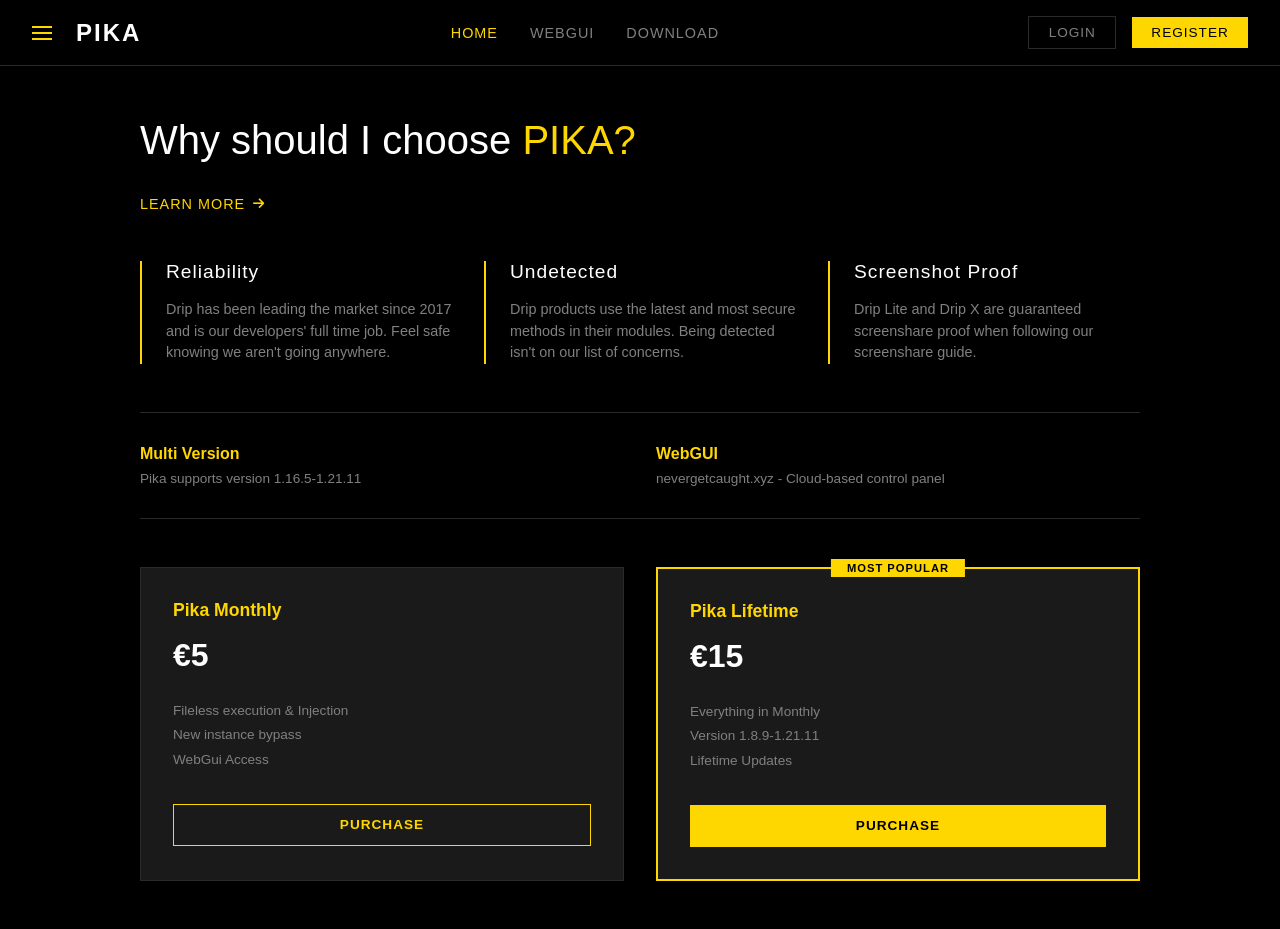
==== commit 59bfab76: "Add files via upload" ====
--- a/index.html
+++ b/index.html
@@ -252,4 +252,4 @@
 
     <script src="app.js"></script>
 </body>
-</html>
+</html>
--- a/style.css
+++ b/style.css
@@ -2,171 +2,132 @@
     margin: 0;
     padding: 0;
     box-sizing: border-box;
-    font-family: 'Segoe UI', Tahoma, Geneva, Verdana, sans-serif;
+    font-family: -apple-system, BlinkMacSystemFont, 'Segoe UI', Roboto, Oxygen, Ubuntu, sans-serif;
 }
 
 :root {
     --gold: #FFD700;
     --dark-gold: #B8860B;
-    --light-gold: #FFF0B5;
-    --gray: #808080;
-    --light-gray: #A9A9A9;
-    --dark-gray: #404040;
-    --darker-gray: #2a2a2a;
+    --gray: #2a2a2a;
+    --light-gray: #808080;
+    --dark-gray: #1a1a1a;
     --black: #000000;
     --darker-black: #0a0a0a;
-    --charcoal: #1a1a1a;
-    --glass-bg: rgba(255, 255, 255, 0.05);
-    --glass-border: rgba(255, 215, 0, 0.1);
 }
 
 body {
     background: var(--black);
     color: white;
-    overflow-x: hidden;
-}
-
-/* Custom Scrollbar */
-::-webkit-scrollbar {
-    width: 8px;
-}
-
-::-webkit-scrollbar-track {
-    background: var(--charcoal);
-}
-
-::-webkit-scrollbar-thumb {
-    background: var(--dark-gray);
-    border-radius: 4px;
-}
-
-::-webkit-scrollbar-thumb:hover {
-    background: var(--gold);
 }
 
 /* Navigation */
 .navbar {
-    background: rgba(10, 10, 10, 0.95);
-    backdrop-filter: blur(10px);
-    border-bottom: 1px solid var(--glass-border);
     position: fixed;
+    top: 0;
+    left: 0;
     width: 100%;
-    top: 0;
+    padding: 1rem 2rem;
+    display: flex;
+    justify-content: space-between;
+    align-items: center;
+    background: var(--black);
+    border-bottom: 1px solid var(--gray);
     z-index: 1000;
-    padding: 0.5rem 0;
-}
-
-.nav-container {
-    max-width: 1200px;
-    margin: 0 auto;
-    padding: 0 2rem;
-    display: flex;
-    justify-content: space-between;
-    align-items: center;
-}
-
-.logo {
-    font-size: 1.8rem;
-    font-weight: 800;
-    letter-spacing: 1px;
-    display: flex;
-    align-items: center;
-    gap: 8px;
-}
-
-.logo-badge {
-    font-size: 0.6rem;
-    background: var(--gold);
-    color: var(--black);
-    padding: 2px 6px;
-    border-radius: 12px;
-    font-weight: normal;
-}
-
-.nav-links {
-    display: flex;
+}
+
+.nav-left {
+    display: flex;
+    align-items: center;
     gap: 1.5rem;
 }
 
-.nav-links a {
-    color: white;
+.menu-icon {
+    display: flex;
+    flex-direction: column;
+    gap: 4px;
+    cursor: pointer;
+}
+
+.menu-icon span {
+    width: 20px;
+    height: 2px;
+    background: var(--gold);
+    transition: all 0.3s;
+}
+
+.menu-icon:hover span {
+    background: white;
+}
+
+.logo-text {
+    font-size: 1.5rem;
+    font-weight: 600;
+    letter-spacing: 2px;
+    color: white;
+}
+
+.nav-center {
+    display: flex;
+    gap: 2rem;
+}
+
+.nav-center a {
+    color: var(--light-gray);
     text-decoration: none;
-    font-size: 0.95rem;
-    padding: 0.5rem 1rem;
-    border-radius: 6px;
-    transition: all 0.3s;
-    display: flex;
-    align-items: center;
-    gap: 6px;
-}
-
-.nav-links a i {
-    color: var(--gold);
-    font-size: 0.9rem;
-}
-
-.nav-links a:hover,
-.nav-links a.active {
-    background: var(--glass-bg);
-    color: var(--gold);
-}
-
-.nav-auth {
-    display: flex;
-    gap: 0.8rem;
+    font-size: 0.9rem;
+    font-weight: 500;
+    letter-spacing: 1px;
+    transition: color 0.3s;
+}
+
+.nav-center a:hover,
+.nav-center a.active {
+    color: var(--gold);
+}
+
+.nav-right {
+    display: flex;
+    gap: 1rem;
+    align-items: center;
 }
 
 .auth-btn {
     background: transparent;
-    color: white;
-    border: 1px solid var(--dark-gray);
-    padding: 0.4rem 1rem;
-    border-radius: 6px;
+    color: var(--light-gray);
+    border: 1px solid var(--gray);
+    padding: 0.5rem 1.2rem;
+    font-size: 0.85rem;
+    font-weight: 500;
+    letter-spacing: 1px;
     cursor: pointer;
-    display: flex;
-    align-items: center;
-    gap: 6px;
     transition: all 0.3s;
-    font-size: 0.85rem;
-}
-
-.auth-btn i {
-    color: var(--gold);
 }
 
 .auth-btn:hover {
     border-color: var(--gold);
-    background: var(--glass-bg);
-    transform: translateY(-2px);
+    color: var(--gold);
 }
 
 .register-btn {
     background: var(--gold);
     color: var(--black);
     border: none;
-}
-
-.register-btn i {
-    color: var(--black);
 }
 
 .register-btn:hover {
     background: var(--dark-gold);
+    color: var(--black);
 }
 
 .user-profile {
     display: flex;
     align-items: center;
-    gap: 8px;
-    background: var(--glass-bg);
-    padding: 0.4rem 1rem;
-    border-radius: 6px;
-    border: 1px solid var(--gold);
-}
-
-.user-profile i {
-    color: var(--gold);
-    font-size: 1rem;
+    gap: 1rem;
+}
+
+.user-profile span {
+    color: var(--gold);
+    font-size: 0.9rem;
 }
 
 .logout-icon {
@@ -174,8 +135,7 @@
     border: none;
     color: var(--light-gray);
     cursor: pointer;
-    transition: color 0.3s;
-    font-size: 0.9rem;
+    font-size: 1rem;
 }
 
 .logout-icon:hover {
@@ -190,8 +150,7 @@
     left: 0;
     width: 100%;
     height: 100%;
-    background: rgba(0, 0, 0, 0.8);
-    backdrop-filter: blur(5px);
+    background: rgba(0, 0, 0, 0.9);
     z-index: 2000;
     align-items: center;
     justify-content: center;
@@ -199,38 +158,18 @@
 
 .modal.show {
     display: flex;
-    animation: fadeIn 0.3s;
-}
-
-@keyframes fadeIn {
-    from { opacity: 0; }
-    to { opacity: 1; }
 }
 
 .modal-content {
-    background: var(--charcoal);
-    border-radius: 12px;
+    background: var(--dark-gray);
     width: 90%;
-    max-width: 400px;
-    border: 1px solid var(--gold);
-    box-shadow: 0 0 30px rgba(255, 215, 0, 0.2);
-    animation: slideUp 0.3s;
-}
-
-@keyframes slideUp {
-    from {
-        transform: translateY(30px);
-        opacity: 0;
-    }
-    to {
-        transform: translateY(0);
-        opacity: 1;
-    }
+    max-width: 380px;
+    border: 1px solid var(--gray);
 }
 
 .modal-header {
-    padding: 1.2rem 1.5rem;
-    border-bottom: 1px solid var(--dark-gray);
+    padding: 1.5rem;
+    border-bottom: 1px solid var(--gray);
     display: flex;
     justify-content: space-between;
     align-items: center;
@@ -238,7 +177,9 @@
 
 .modal-header h2 {
     color: var(--gold);
-    font-size: 1.3rem;
+    font-size: 1.2rem;
+    font-weight: 500;
+    letter-spacing: 1px;
 }
 
 .close-modal {
@@ -247,7 +188,6 @@
     color: var(--light-gray);
     font-size: 1.8rem;
     cursor: pointer;
-    transition: color 0.3s;
     line-height: 1;
 }
 
@@ -266,7 +206,7 @@
 
 .input-group {
     position: relative;
-    margin-bottom: 1.2rem;
+    margin-bottom: 1rem;
 }
 
 .input-group i {
@@ -280,44 +220,16 @@
 
 .input-group input {
     width: 100%;
-    padding: 0.8rem 0.8rem 0.8rem 38px;
-    background: var(--darker-black);
-    border: 1px solid var(--dark-gray);
-    border-radius: 6px;
-    color: white;
-    font-size: 0.9rem;
-    transition: all 0.3s;
+    padding: 0.8rem 0.8rem 0.8rem 35px;
+    background: var(--black);
+    border: 1px solid var(--gray);
+    color: white;
+    font-size: 0.9rem;
 }
 
 .input-group input:focus {
     outline: none;
     border-color: var(--gold);
-    box-shadow: 0 0 10px rgba(255, 215, 0, 0.2);
-}
-
-.form-options {
-    display: flex;
-    justify-content: space-between;
-    align-items: center;
-    margin-bottom: 1.2rem;
-    color: var(--light-gray);
-    font-size: 0.8rem;
-}
-
-.checkbox {
-    display: flex;
-    align-items: center;
-    gap: 5px;
-    cursor: pointer;
-}
-
-.checkbox input[type="checkbox"] {
-    accent-color: var(--gold);
-}
-
-.form-options a {
-    color: var(--gold);
-    text-decoration: none;
 }
 
 .submit-btn {
@@ -326,26 +238,20 @@
     background: var(--gold);
     color: var(--black);
     border: none;
-    border-radius: 6px;
-    font-size: 0.9rem;
-    font-weight: bold;
+    font-size: 0.9rem;
+    font-weight: 600;
+    letter-spacing: 1px;
     cursor: pointer;
-    display: flex;
-    align-items: center;
-    justify-content: center;
-    gap: 8px;
-    transition: all 0.3s;
+    transition: background 0.3s;
 }
 
 .submit-btn:hover {
     background: var(--dark-gold);
-    transform: translateY(-2px);
-    box-shadow: 0 5px 15px rgba(255, 215, 0, 0.3);
 }
 
 .switch-text {
     text-align: center;
-    margin-top: 1.2rem;
+    margin-top: 1rem;
     color: var(--light-gray);
     font-size: 0.85rem;
 }
@@ -353,18 +259,19 @@
 .switch-text a {
     color: var(--gold);
     text-decoration: none;
-    font-weight: bold;
 }
 
 .demo-credentials {
-    padding: 0 1.5rem 1.5rem;
+    padding: 1rem 1.5rem 1.5rem;
     color: var(--light-gray);
     font-size: 0.8rem;
     text-align: center;
+    border-top: 1px solid var(--gray);
 }
 
 .demo-credentials i {
     color: var(--gold);
+    margin-right: 5px;
 }
 
 /* Pages */
@@ -376,348 +283,176 @@
 
 .page.active-page {
     display: block;
-    animation: pageFade 0.4s;
-}
-
-@keyframes pageFade {
-    from {
-        opacity: 0;
-        transform: translateY(10px);
-    }
-    to {
-        opacity: 1;
-        transform: translateY(0);
-    }
-}
-
-.container {
-    max-width: 1100px;
+}
+
+/* Home Page */
+.hero {
+    min-height: calc(100vh - 70px);
+    padding: 3rem 2rem;
+}
+
+.hero-content {
+    max-width: 1000px;
     margin: 0 auto;
-    padding: 1.5rem 2rem;
-}
-
-/* Hero Section */
-.hero {
-    min-height: 500px;
-    display: flex;
-    align-items: center;
-    justify-content: center;
-    position: relative;
-    overflow: hidden;
-    background: radial-gradient(circle at center, var(--charcoal) 0%, var(--black) 100%);
-    padding: 3rem 1rem;
-}
-
-.hero-content {
-    text-align: center;
-    z-index: 2;
-    max-width: 800px;
-}
-
-.glitch {
-    font-size: 2.2rem;
-    font-weight: 800;
-    text-transform: uppercase;
+}
+
+.main-title {
+    font-size: 2.5rem;
+    font-weight: 500;
     margin-bottom: 1rem;
     color: white;
-    text-shadow: 2px 2px 0 var(--gold);
-}
-
-.hero-subtitle {
-    font-size: 1rem;
-    color: var(--light-gray);
-    margin-bottom: 2rem;
-}
-
-.hero-buttons {
-    display: flex;
-    gap: 1rem;
-    justify-content: center;
-    margin-bottom: 2.5rem;
-}
-
-.btn-primary, .btn-secondary {
-    padding: 0.8rem 1.8rem;
-    border-radius: 6px;
-    font-size: 0.9rem;
-    font-weight: bold;
-    cursor: pointer;
-    display: flex;
+}
+
+.gold-text {
+    color: var(--gold);
+}
+
+.learn-more {
+    margin: 2rem 0 3rem;
+}
+
+.learn-link {
+    color: var(--gold);
+    text-decoration: none;
+    font-size: 0.9rem;
+    letter-spacing: 1px;
+    display: inline-flex;
     align-items: center;
     gap: 8px;
-    transition: all 0.3s;
-}
-
-.btn-primary {
-    background: var(--gold);
-    color: var(--black);
-    border: none;
-}
-
-.btn-primary:hover {
-    transform: translateY(-2px);
-    box-shadow: 0 5px 15px rgba(255, 215, 0, 0.3);
-}
-
-.btn-secondary {
-    background: transparent;
-    color: white;
-    border: 1px solid var(--gold);
-}
-
-.btn-secondary:hover {
-    background: var(--glass-bg);
-    transform: translateY(-2px);
-}
-
-.stats {
-    display: flex;
-    gap: 3rem;
-    justify-content: center;
-}
-
-.stat-item {
-    display: flex;
-    flex-direction: column;
-    align-items: center;
-}
-
-.stat-number {
-    font-size: 1.8rem;
-    font-weight: bold;
-    color: var(--gold);
-}
-
-.stat-label {
-    color: var(--light-gray);
+}
+
+.learn-link i {
     font-size: 0.8rem;
-}
-
-/* Section Title */
-.section-title {
-    text-align: center;
-    margin: 2.5rem 0 1.5rem;
-}
-
-.section-title h2 {
-    font-size: 1.8rem;
-    margin-bottom: 0.3rem;
-}
-
-.gold-text {
-    color: var(--gold);
-}
-
-.title-underline {
-    width: 60px;
-    height: 2px;
-    background: var(--gold);
-    margin: 0.8rem auto;
-    position: relative;
-}
-
-.title-underline::before,
-.title-underline::after {
-    content: '';
-    position: absolute;
-    width: 6px;
-    height: 6px;
-    background: var(--gold);
-    border-radius: 50%;
-    top: 50%;
-    transform: translateY(-50%);
-}
-
-.title-underline::before {
-    left: -5px;
-}
-
-.title-underline::after {
-    right: -5px;
-}
-
-/* Features */
-.features {
+    transition: transform 0.3s;
+}
+
+.learn-link:hover i {
+    transform: translateX(5px);
+}
+
+.features-grid {
+    display: grid;
+    grid-template-columns: repeat(3, 1fr);
+    gap: 2rem;
+    margin-bottom: 3rem;
+}
+
+.feature-item {
+    border-left: 2px solid var(--gold);
+    padding-left: 1.5rem;
+}
+
+.feature-title {
+    font-size: 1.2rem;
+    font-weight: 500;
+    color: white;
+    margin-bottom: 1rem;
+    letter-spacing: 1px;
+}
+
+.feature-description {
+    color: var(--light-gray);
+    font-size: 0.9rem;
+    line-height: 1.5;
+}
+
+.additional-features {
     display: grid;
     grid-template-columns: repeat(2, 1fr);
-    gap: 1.2rem;
-    margin: 1.5rem 0;
-}
-
-.feature-card {
-    background: var(--charcoal);
-    padding: 1.2rem;
-    border-radius: 10px;
-    border: 1px solid var(--dark-gray);
-    transition: all 0.3s;
-    position: relative;
-    overflow: hidden;
-}
-
-.feature-card:hover {
-    transform: translateY(-3px);
-    border-color: var(--gold);
-    box-shadow: 0 8px 20px rgba(255, 215, 0, 0.1);
-}
-
-.feature-icon {
-    position: relative;
-    margin-bottom: 0.8rem;
-}
-
-.feature-icon i {
-    font-size: 1.6rem;
-    color: var(--gold);
-}
-
-.feature-number {
-    position: absolute;
-    top: -5px;
-    left: 25px;
-    font-size: 0.7rem;
-    color: var(--light-gray);
-    opacity: 0.5;
-}
-
-.feature-card h3 {
-    color: var(--gold);
+    gap: 2rem;
+    margin: 3rem 0;
+    padding: 2rem 0;
+    border-top: 1px solid var(--gray);
+    border-bottom: 1px solid var(--gray);
+}
+
+.feature-box h3 {
+    color: var(--gold);
+    font-size: 1rem;
     margin-bottom: 0.5rem;
-    font-size: 1.1rem;
-}
-
-.feature-card p {
-    color: var(--light-gray);
-    margin-bottom: 0.8rem;
-    line-height: 1.4;
+}
+
+.feature-box p {
+    color: var(--light-gray);
     font-size: 0.85rem;
 }
 
-.feature-badge {
-    display: inline-block;
-    padding: 0.2rem 0.6rem;
-    background: rgba(255, 215, 0, 0.1);
-    border: 1px solid var(--gold);
-    border-radius: 16px;
-    font-size: 0.65rem;
-    color: var(--gold);
-}
-
-/* Pricing */
-.pricing {
+.pricing-section {
     display: grid;
     grid-template-columns: repeat(2, 1fr);
-    gap: 1.2rem;
-    margin: 1.5rem 0;
+    gap: 2rem;
+    margin-top: 3rem;
 }
 
 .pricing-card {
-    background: var(--charcoal);
-    border-radius: 10px;
-    padding: 1.2rem;
-    border: 1px solid var(--dark-gray);
-    transition: all 0.3s;
+    background: var(--dark-gray);
+    padding: 2rem;
+    border: 1px solid var(--gray);
     position: relative;
 }
 
 .pricing-card.featured {
     border: 2px solid var(--gold);
-    transform: scale(1.02);
-    box-shadow: 0 0 25px rgba(255, 215, 0, 0.15);
-}
-
-.popular-badge {
+}
+
+.popular {
     position: absolute;
     top: -10px;
     left: 50%;
     transform: translateX(-50%);
     background: var(--gold);
     color: var(--black);
-    padding: 0.2rem 0.8rem;
-    border-radius: 16px;
-    font-size: 0.65rem;
-    font-weight: bold;
-    white-space: nowrap;
-}
-
-.pricing-header {
-    text-align: center;
+    padding: 0.2rem 1rem;
+    font-size: 0.7rem;
+    font-weight: 600;
+    letter-spacing: 1px;
+}
+
+.pricing-card h3 {
+    color: var(--gold);
+    font-size: 1.1rem;
     margin-bottom: 1rem;
 }
 
-.pricing-header h3 {
-    font-size: 1.3rem;
-    color: var(--gold);
-    margin-bottom: 0.3rem;
-}
-
 .price {
-    display: flex;
-    align-items: baseline;
-    justify-content: center;
-    gap: 2px;
-}
-
-.currency {
-    font-size: 1rem;
-    color: var(--light-gray);
-}
-
-.amount {
     font-size: 2rem;
-    font-weight: bold;
-    color: white;
-}
-
-.period {
-    color: var(--light-gray);
-    font-size: 0.7rem;
-}
-
-.features-list {
+    font-weight: 600;
+    color: white;
+    margin-bottom: 1.5rem;
+}
+
+.pricing-card ul {
     list-style: none;
-    margin: 1rem 0;
-}
-
-.features-list li {
+    margin-bottom: 2rem;
+}
+
+.pricing-card ul li {
     color: var(--light-gray);
     padding: 0.3rem 0;
-    display: flex;
-    align-items: center;
-    gap: 6px;
-    font-size: 0.8rem;
-}
-
-.features-list li i {
-    color: var(--gold);
-    font-size: 0.75rem;
-}
-
-.pricing-btn {
+    font-size: 0.85rem;
+}
+
+.purchase-btn {
     width: 100%;
-    padding: 0.6rem;
+    padding: 0.8rem;
     background: transparent;
     border: 1px solid var(--gold);
-    color: white;
-    border-radius: 6px;
-    font-size: 0.8rem;
-    font-weight: bold;
+    color: var(--gold);
+    font-size: 0.85rem;
+    font-weight: 600;
+    letter-spacing: 1px;
     cursor: pointer;
-    display: flex;
-    align-items: center;
-    justify-content: center;
-    gap: 6px;
     transition: all 0.3s;
 }
 
-.pricing-btn:hover {
-    background: var(--glass-bg);
-    transform: translateY(-2px);
+.purchase-btn:hover {
+    background: var(--gold);
+    color: var(--black);
 }
 
 .featured-btn {
     background: var(--gold);
     color: var(--black);
-    border: none;
 }
 
 .featured-btn:hover {
@@ -725,69 +460,73 @@
 }
 
 /* WebGui Page */
-.webgui-hero {
+.page-header {
     text-align: center;
-    padding: 2rem 1rem;
-    background: linear-gradient(135deg, var(--charcoal) 0%, var(--black) 100%);
-}
-
-.webgui-hero h1 {
+    padding: 3rem 1rem;
+}
+
+.page-header h1 {
     font-size: 2rem;
-    margin-bottom: 0.3rem;
+    font-weight: 500;
+    color: white;
+    margin-bottom: 0.5rem;
+}
+
+.page-header p {
+    color: var(--light-gray);
+    font-size: 0.9rem;
+}
+
+.container {
+    max-width: 900px;
+    margin: 0 auto;
+    padding: 0 2rem;
 }
 
 .webgui-preview {
-    background: var(--darker-black);
-    border-radius: 8px;
-    overflow: hidden;
-    border: 1px solid var(--dark-gray);
-    margin: 1.5rem 0;
-}
-
-.browser-bar {
-    background: var(--charcoal);
-    padding: 0.6rem;
-    display: flex;
-    align-items: center;
-    gap: 0.8rem;
-    border-bottom: 1px solid var(--dark-gray);
-}
-
-.browser-dots {
+    background: var(--dark-gray);
+    border: 1px solid var(--gray);
+}
+
+.preview-header {
+    padding: 0.8rem 1rem;
+    background: var(--black);
+    border-bottom: 1px solid var(--gray);
+    display: flex;
+    align-items: center;
+    gap: 1rem;
+}
+
+.dots {
     display: flex;
     gap: 5px;
 }
 
-.browser-dots span {
-    width: 8px;
-    height: 8px;
+.dots span {
+    width: 10px;
+    height: 10px;
     border-radius: 50%;
-    background: var(--dark-gray);
-}
-
-.browser-dots span:nth-child(1) { background: #ff5f56; }
-.browser-dots span:nth-child(2) { background: #ffbd2e; }
-.browser-dots span:nth-child(3) { background: #27c93f; }
-
-.browser-url {
-    flex: 1;
+    background: var(--gray);
+}
+
+.dots span:nth-child(1) { background: #ff5f56; }
+.dots span:nth-child(2) { background: #ffbd2e; }
+.dots span:nth-child(3) { background: #27c93f; }
+
+.url {
+    color: var(--light-gray);
+    font-size: 0.8rem;
+}
+
+.preview-content {
+    display: grid;
+    grid-template-columns: 50px 1fr;
+    min-height: 300px;
+}
+
+.sidebar {
     background: var(--black);
-    padding: 0.3rem 0.8rem;
-    border-radius: 4px;
-    color: var(--light-gray);
-    font-size: 0.75rem;
-}
-
-.webgui-dashboard {
-    display: grid;
-    grid-template-columns: 45px 1fr;
-    min-height: 250px;
-}
-
-.dashboard-sidebar {
-    background: var(--charcoal);
-    border-right: 1px solid var(--dark-gray);
-    padding: 0.5rem 0;
+    border-right: 1px solid var(--gray);
 }
 
 .sidebar-item {
@@ -798,255 +537,144 @@
     justify-content: center;
     color: var(--light-gray);
     cursor: pointer;
-    transition: all 0.3s;
-    font-size: 0.9rem;
 }
 
 .sidebar-item:hover,
 .sidebar-item.active {
     color: var(--gold);
-    background: var(--glass-bg);
-}
-
-.dashboard-main {
-    padding: 0.8rem;
-}
-
-.dashboard-header {
+}
+
+.main-content {
+    padding: 1.5rem;
+}
+
+.module-list {
+    display: flex;
+    flex-direction: column;
+    gap: 1rem;
+}
+
+.module {
     display: flex;
     justify-content: space-between;
     align-items: center;
-    margin-bottom: 0.8rem;
-}
-
-.dashboard-header h3 {
-    font-size: 0.9rem;
-}
-
-.status {
-    padding: 0.2rem 0.6rem;
-    border-radius: 16px;
-    font-size: 0.65rem;
-    font-weight: bold;
-}
-
-.status.online {
-    background: rgba(0, 255, 0, 0.1);
+    padding: 0.5rem 1rem;
+    background: var(--black);
+    border: 1px solid var(--gray);
+    color: white;
+    font-size: 0.9rem;
+}
+
+.status-badge {
+    font-size: 0.7rem;
+    color: var(--light-gray);
+}
+
+.status-badge.online {
     color: #00ff00;
-    border: 1px solid #00ff00;
-}
-
-.module-grid {
-    display: grid;
-    grid-template-columns: repeat(auto-fit, minmax(100px, 1fr));
-    gap: 0.6rem;
-}
-
-.module-card {
-    background: var(--charcoal);
-    padding: 0.6rem;
-    border-radius: 6px;
-    border: 1px solid var(--dark-gray);
-    display: flex;
-    justify-content: space-between;
-    align-items: center;
-    font-size: 0.75rem;
-}
-
-.switch {
-    position: relative;
-    display: inline-block;
-    width: 36px;
-    height: 18px;
-}
-
-.switch input {
-    opacity: 0;
-    width: 0;
-    height: 0;
-}
-
-.slider {
-    position: absolute;
-    cursor: pointer;
-    top: 0;
-    left: 0;
-    right: 0;
-    bottom: 0;
-    background-color: var(--dark-gray);
-    transition: .3s;
-    border-radius: 18px;
-}
-
-.slider:before {
-    position: absolute;
-    content: "";
-    height: 14px;
-    width: 14px;
-    left: 2px;
-    bottom: 2px;
-    background-color: white;
-    transition: .3s;
-    border-radius: 50%;
-}
-
-input:checked + .slider {
-    background-color: var(--gold);
-}
-
-input:checked + .slider:before {
-    transform: translateX(18px);
 }
 
 /* Download Page */
-.download-hero {
-    text-align: center;
-    padding: 2rem 1rem;
-    background: linear-gradient(135deg, var(--charcoal) 0%, var(--black) 100%);
-}
-
-.download-hero h1 {
-    font-size: 2rem;
-    margin-bottom: 0.3rem;
-}
-
-.download-options {
+.download-grid {
     display: grid;
     grid-template-columns: repeat(2, 1fr);
-    gap: 1.2rem;
-    margin: 1.5rem 0;
+    gap: 2rem;
+    margin: 2rem 0;
 }
 
 .download-card {
-    background: var(--charcoal);
-    border-radius: 12px;
-    overflow: hidden;
+    background: var(--dark-gray);
+    padding: 2rem;
+    border: 1px solid var(--gray);
+    text-align: center;
     position: relative;
-    transition: all 0.3s;
-    border: 1px solid var(--dark-gray);
-}
-
-.download-card:hover {
-    transform: translateY(-3px);
-    border-color: var(--gold);
-    box-shadow: 0 12px 25px rgba(255, 215, 0, 0.15);
 }
 
 .download-card.featured {
     border: 2px solid var(--gold);
 }
 
-.popular-tag {
+.best-value {
     position: absolute;
-    top: 0.5rem;
-    right: 0.5rem;
-    background: var(--gold);
-    color: var(--black);
-    padding: 0.2rem 0.6rem;
-    border-radius: 16px;
-    font-size: 0.65rem;
-    font-weight: bold;
-    z-index: 2;
-}
-
-.card-content {
-    padding: 1.2rem;
-    position: relative;
-    z-index: 1;
-}
-
-.card-header {
-    display: flex;
-    align-items: center;
-    gap: 0.6rem;
+    top: -10px;
+    left: 50%;
+    transform: translateX(-50%);
+    background: var(--gold);
+    color: var(--black);
+    padding: 0.2rem 1rem;
+    font-size: 0.7rem;
+    font-weight: 600;
+    letter-spacing: 1px;
+    white-space: nowrap;
+}
+
+.download-card h2 {
+    color: var(--gold);
+    font-size: 1.2rem;
     margin-bottom: 1rem;
 }
 
-.card-header i {
-    font-size: 1.5rem;
-    color: var(--gold);
-}
-
-.card-header h3 {
-    font-size: 1.3rem;
-    color: white;
-}
-
-.price-tag {
-    text-align: center;
-    margin-bottom: 1rem;
-}
-
-.price-tag .amount {
+.price-large {
     font-size: 2.5rem;
-}
-
-.feature-list {
+    font-weight: 600;
+    color: white;
+    margin-bottom: 1.5rem;
+}
+
+.download-card ul {
     list-style: none;
-    margin: 1rem 0;
-}
-
-.feature-list li {
+    margin-bottom: 2rem;
+    text-align: left;
+}
+
+.download-card ul li {
     color: var(--light-gray);
     padding: 0.3rem 0;
-    display: flex;
-    align-items: center;
-    gap: 6px;
+    font-size: 0.85rem;
+}
+
+.download-card ul li i {
+    color: var(--gold);
+    margin-right: 8px;
     font-size: 0.8rem;
 }
 
-.feature-list li i {
-    color: var(--gold);
-    font-size: 0.75rem;
-}
-
-.download-btn {
+.download-action {
     width: 100%;
-    padding: 0.7rem;
+    padding: 0.8rem;
     background: transparent;
-    border: 2px solid var(--gold);
-    color: white;
-    border-radius: 6px;
+    border: 1px solid var(--gold);
+    color: var(--gold);
     font-size: 0.85rem;
-    font-weight: bold;
+    font-weight: 600;
+    letter-spacing: 1px;
     cursor: pointer;
-    display: flex;
-    align-items: center;
-    justify-content: center;
-    gap: 6px;
     transition: all 0.3s;
 }
 
-.download-btn:hover {
-    background: var(--gold);
-    color: var(--black);
-    transform: translateY(-2px);
-}
-
-.download-btn.featured-btn {
-    background: var(--gold);
-    color: var(--black);
-    border: none;
-}
-
-.download-btn.featured-btn:hover {
+.download-action:hover {
+    background: var(--gold);
+    color: var(--black);
+}
+
+.featured-action {
+    background: var(--gold);
+    color: var(--black);
+}
+
+.featured-action:hover {
     background: var(--dark-gold);
 }
 
-/* Toast Notification */
+/* Toast */
 .toast {
     position: fixed;
-    bottom: 1.5rem;
-    right: 1.5rem;
-    background: var(--charcoal);
-    color: white;
-    padding: 0.7rem 1.2rem;
-    border-radius: 6px;
-    border-left: 4px solid var(--gold);
-    box-shadow: 0 0 15px rgba(0, 0, 0, 0.5);
-    display: flex;
-    align-items: center;
-    gap: 8px;
+    bottom: 2rem;
+    right: 2rem;
+    background: var(--dark-gray);
+    color: white;
+    padding: 0.8rem 1.5rem;
+    border: 1px solid var(--gold);
     transform: translateX(400px);
     transition: transform 0.3s;
     z-index: 3000;
@@ -1057,79 +685,38 @@
     transform: translateX(0);
 }
 
-.toast i {
-    color: var(--gold);
-    font-size: 0.9rem;
-}
-
-/* Hidden Class */
+/* Hidden */
 .hidden {
     display: none !important;
 }
 
-/* Responsive Design */
+/* Responsive */
 @media (max-width: 768px) {
-    .nav-container {
+    .navbar {
         flex-direction: column;
-        gap: 0.5rem;
-        padding: 0.5rem 1rem;
+        gap: 1rem;
+        padding: 1rem;
     }
 
-    .nav-links {
-        gap: 0.5rem;
-    }
-
-    .nav-links a {
-        padding: 0.4rem 0.6rem;
-        font-size: 0.85rem;
-    }
-
-    .nav-auth {
-        width: 100%;
+    .nav-center {
+        flex-wrap: wrap;
         justify-content: center;
     }
 
-    .glitch {
-        font-size: 1.5rem;
-    }
-
-    .hero-buttons {
-        flex-direction: column;
-        align-items: center;
-    }
-
-    .stats {
-        flex-direction: column;
-        gap: 1rem;
-    }
-
-    .features,
-    .pricing,
-    .download-options {
+    .features-grid,
+    .pricing-section,
+    .download-grid,
+    .additional-features {
         grid-template-columns: 1fr;
     }
 
-    .pricing-card.featured {
-        transform: scale(1);
+    .main-title {
+        font-size: 1.8rem;
     }
 
-    .webgui-dashboard {
-        grid-template-columns: 1fr;
+    .feature-item {
+        border-left: none;
+        border-top: 2px solid var(--gold);
+        padding: 1rem 0 0;
     }
-
-    .dashboard-sidebar {
-        display: flex;
-        border-right: none;
-        border-bottom: 1px solid var(--dark-gray);
-    }
-
-    .sidebar-item {
-        width: auto;
-        padding: 0.6rem;
-    }
-
-    .modal-content {
-        width: 95%;
-        margin: 1rem;
-    }
-}
+}
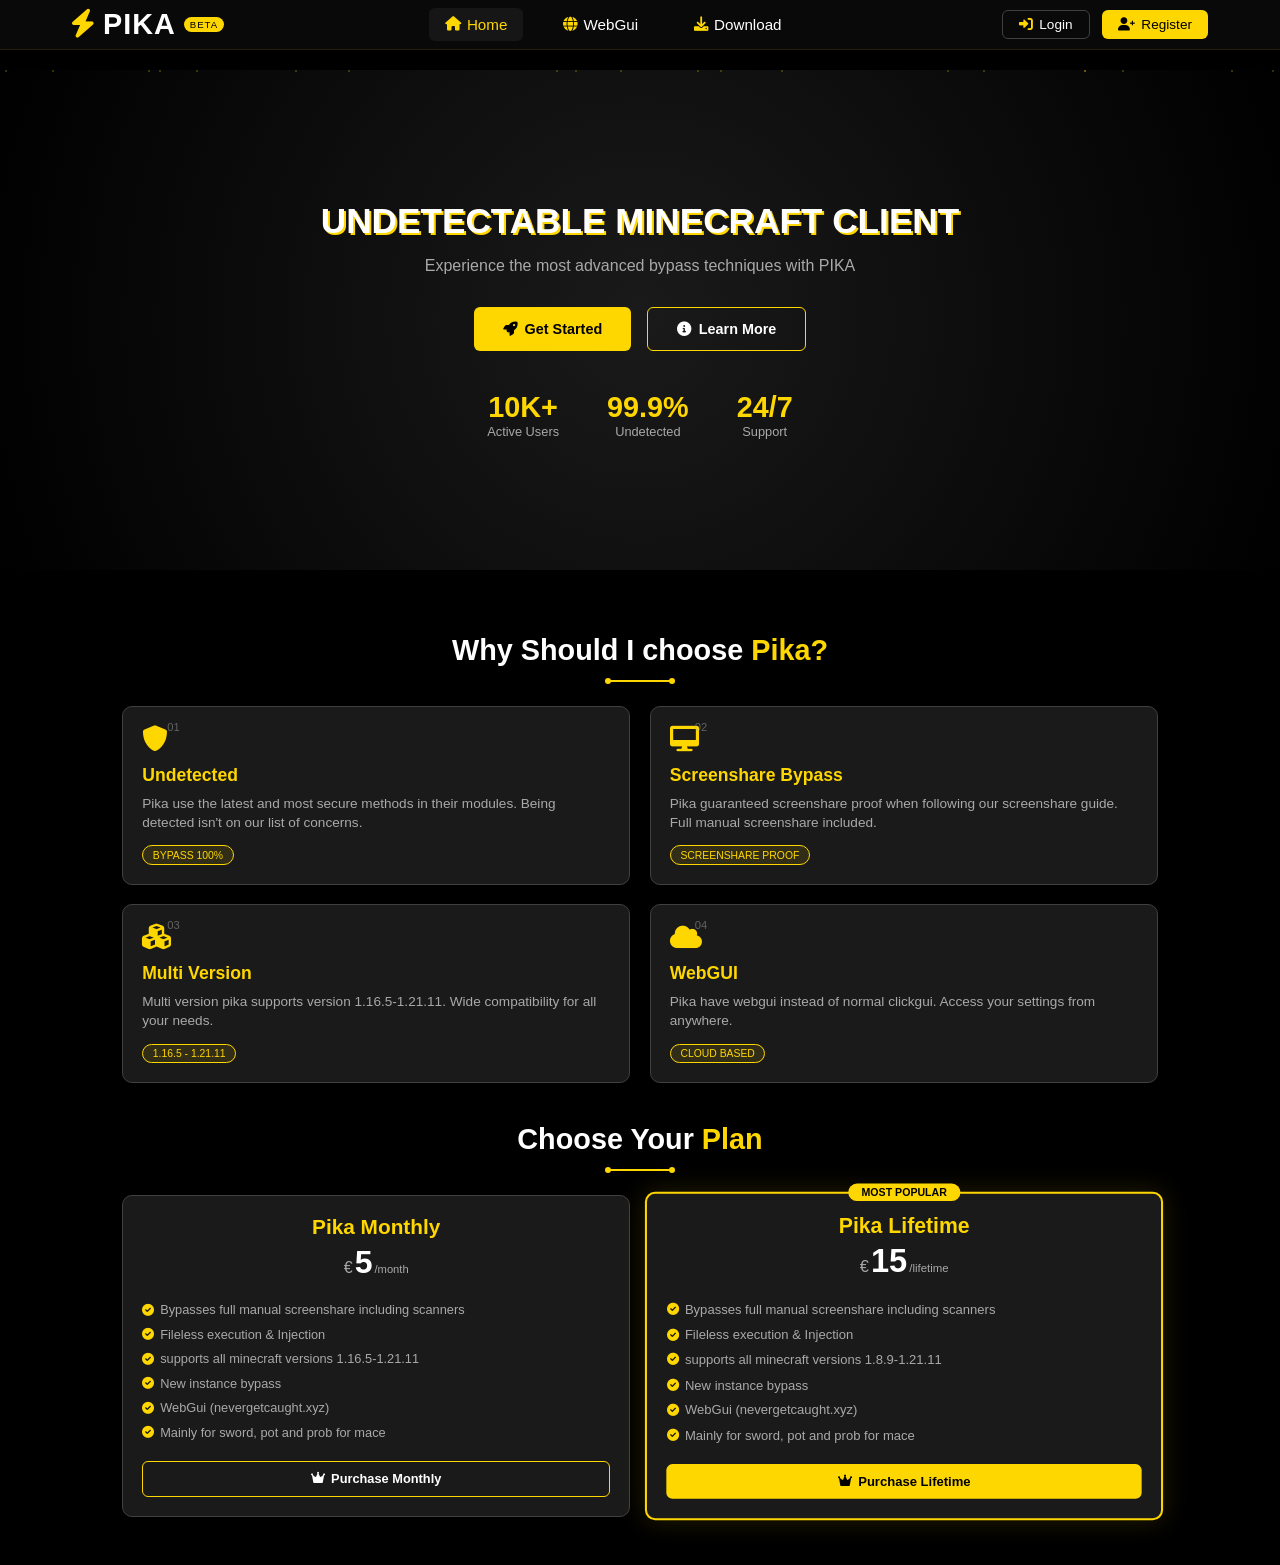
==== commit 0a473728: "Add files via upload" ====
--- a/index.html
+++ b/index.html
@@ -10,31 +10,33 @@
 <body>
     <!-- Navigation -->
     <nav class="navbar">
-        <div class="nav-left">
-            <div class="menu-icon">
-                <span></span>
-                <span></span>
-                <span></span>
-            </div>
+        <div class="nav-container">
             <div class="logo">
-                <span class="logo-text">PIKA</span>
-            </div>
-        </div>
-        
-        <div class="nav-center">
-            <a href="#home" class="active">HOME</a>
-            <a href="#webgui">WEBGUI</a>
-            <a href="#download">DOWNLOAD</a>
-        </div>
-
-        <div class="nav-right">
-            <button class="auth-btn login-btn" onclick="openModal('login')">LOGIN</button>
-            <button class="auth-btn register-btn" onclick="openModal('register')">REGISTER</button>
-            <div class="user-profile hidden" id="userProfile">
-                <span id="userNameDisplay"></span>
-                <button onclick="logout()" class="logout-icon">
-                    <i class="fas fa-sign-out-alt"></i>
+                <i class="fas fa-bolt" style="color: var(--gold);"></i>
+                PIKA
+                <span class="logo-badge">BETA</span>
+            </div>
+            
+            <div class="nav-links">
+                <a href="#home" class="active"><i class="fas fa-home"></i> Home</a>
+                <a href="#webgui"><i class="fas fa-globe"></i> WebGui</a>
+                <a href="#download"><i class="fas fa-download"></i> Download</a>
+            </div>
+
+            <div class="nav-auth">
+                <button class="auth-btn login-btn" onclick="openModal('login')">
+                    <i class="fas fa-sign-in-alt"></i> Login
                 </button>
+                <button class="auth-btn register-btn" onclick="openModal('register')">
+                    <i class="fas fa-user-plus"></i> Register
+                </button>
+                <div class="user-profile hidden" id="userProfile">
+                    <i class="fas fa-user-circle"></i>
+                    <span id="userNameDisplay"></span>
+                    <button onclick="logout()" class="logout-icon">
+                        <i class="fas fa-sign-out-alt"></i>
+                    </button>
+                </div>
             </div>
         </div>
     </nav>
@@ -57,7 +59,15 @@
                     <i class="fas fa-lock"></i>
                     <input type="password" id="loginPassword" placeholder="Password" required>
                 </div>
-                <button type="submit" class="submit-btn">LOGIN</button>
+                <div class="form-options">
+                    <label class="checkbox">
+                        <input type="checkbox"> Remember me
+                    </label>
+                    <a href="#" onclick="forgotPassword()">Forgot password?</a>
+                </div>
+                <button type="submit" class="submit-btn">
+                    <i class="fas fa-sign-in-alt"></i> Login
+                </button>
                 <p class="switch-text">
                     Don't have an account? <a href="#" onclick="switchModal('register')">Register</a>
                 </p>
@@ -81,7 +91,14 @@
                     <i class="fas fa-lock"></i>
                     <input type="password" id="regConfirmPassword" placeholder="Confirm Password" required>
                 </div>
-                <button type="submit" class="submit-btn">REGISTER</button>
+                <div class="form-options">
+                    <label class="checkbox">
+                        <input type="checkbox" required> I agree to the <a href="#">Terms</a>
+                    </label>
+                </div>
+                <button type="submit" class="submit-btn">
+                    <i class="fas fa-user-plus"></i> Register
+                </button>
                 <p class="switch-text">
                     Already have an account? <a href="#" onclick="switchModal('login')">Login</a>
                 </p>
@@ -101,72 +118,141 @@
         <!-- Hero Section -->
         <div class="hero">
             <div class="hero-content">
-                <h1 class="main-title">Why should I choose <span class="gold-text">PIKA?</span></h1>
-                
-                <div class="learn-more">
-                    <a href="#" class="learn-link">LEARN MORE <i class="fas fa-arrow-right"></i></a>
-                </div>
-
-                <div class="features-grid">
-                    <!-- Reliability -->
-                    <div class="feature-item">
-                        <h2 class="feature-title">Reliability</h2>
-                        <p class="feature-description">
-                            Drip has been leading the market since 2017 and is our developers' full time job. Feel safe knowing we aren't going anywhere.
-                        </p>
-                    </div>
-
-                    <!-- Undetected -->
-                    <div class="feature-item">
-                        <h2 class="feature-title">Undetected</h2>
-                        <p class="feature-description">
-                            Drip products use the latest and most secure methods in their modules. Being detected isn't on our list of concerns.
-                        </p>
-                    </div>
-
-                    <!-- Screenshot Proof -->
-                    <div class="feature-item">
-                        <h2 class="feature-title">Screenshot Proof</h2>
-                        <p class="feature-description">
-                            Drip Lite and Drip X are guaranteed screenshare proof when following our screenshare guide.
-                        </p>
-                    </div>
-                </div>
-
-                <!-- Additional Features (keeping original Pika content) -->
-                <div class="additional-features">
-                    <div class="feature-box">
-                        <h3>Multi Version</h3>
-                        <p>Pika supports version 1.16.5-1.21.11</p>
-                    </div>
-                    <div class="feature-box">
-                        <h3>WebGUI</h3>
-                        <p>nevergetcaught.xyz - Cloud-based control panel</p>
-                    </div>
-                </div>
-
-                <!-- Pricing -->
-                <div class="pricing-section">
+                <h1 class="glitch">UNDETECTABLE MINECRAFT CLIENT</h1>
+                <p class="hero-subtitle">Experience the most advanced bypass techniques with PIKA</p>
+                <div class="hero-buttons">
+                    <button class="btn-primary" onclick="openModal('register')">
+                        <i class="fas fa-rocket"></i> Get Started
+                    </button>
+                    <button class="btn-secondary" onclick="document.querySelector('.features').scrollIntoView({behavior: 'smooth'})">
+                        <i class="fas fa-info-circle"></i> Learn More
+                    </button>
+                </div>
+                <div class="stats">
+                    <div class="stat-item">
+                        <span class="stat-number">10K+</span>
+                        <span class="stat-label">Active Users</span>
+                    </div>
+                    <div class="stat-item">
+                        <span class="stat-number">99.9%</span>
+                        <span class="stat-label">Undetected</span>
+                    </div>
+                    <div class="stat-item">
+                        <span class="stat-number">24/7</span>
+                        <span class="stat-label">Support</span>
+                    </div>
+                </div>
+            </div>
+            <div class="hero-particles" id="particles"></div>
+        </div>
+
+        <div class="container">
+            <!-- Main Question -->
+            <div class="section-title">
+                <h2>Why Should I choose <span class="gold-text">Pika?</span></h2>
+                <div class="title-underline"></div>
+            </div>
+
+            <!-- Features Grid -->
+            <div class="features">
+                <!-- 1st -->
+                <div class="feature-card">
+                    <div class="feature-icon">
+                        <i class="fas fa-shield-alt"></i>
+                        <div class="feature-number">01</div>
+                    </div>
+                    <h3>Undetected</h3>
+                    <p>Pika use the latest and most secure methods in their modules. Being detected isn't on our list of concerns.</p>
+                    <div class="feature-badge">BYPASS 100%</div>
+                </div>
+
+                <!-- 2nd -->
+                <div class="feature-card">
+                    <div class="feature-icon">
+                        <i class="fas fa-desktop"></i>
+                        <div class="feature-number">02</div>
+                    </div>
+                    <h3>Screenshare Bypass</h3>
+                    <p>Pika guaranteed screenshare proof when following our screenshare guide. Full manual screenshare included.</p>
+                    <div class="feature-badge">SCREENSHARE PROOF</div>
+                </div>
+
+                <!-- 3rd -->
+                <div class="feature-card">
+                    <div class="feature-icon">
+                        <i class="fas fa-cubes"></i>
+                        <div class="feature-number">03</div>
+                    </div>
+                    <h3>Multi Version</h3>
+                    <p>Multi version pika supports version 1.16.5-1.21.11. Wide compatibility for all your needs.</p>
+                    <div class="feature-badge">1.16.5 - 1.21.11</div>
+                </div>
+
+                <!-- 4th -->
+                <div class="feature-card">
+                    <div class="feature-icon">
+                        <i class="fas fa-cloud"></i>
+                        <div class="feature-number">04</div>
+                    </div>
+                    <h3>WebGUI</h3>
+                    <p>Pika have webgui instead of normal clickgui. Access your settings from anywhere.</p>
+                    <div class="feature-badge">CLOUD BASED</div>
+                </div>
+            </div>
+
+            <!-- Pricing Section -->
+            <div class="pricing-section">
+                <div class="section-title">
+                    <h2>Choose Your <span class="gold-text">Plan</span></h2>
+                    <div class="title-underline"></div>
+                </div>
+
+                <div class="pricing">
+                    <!-- Pika Monthly -->
                     <div class="pricing-card">
-                        <h3>Pika Monthly</h3>
-                        <div class="price">€5</div>
-                        <ul>
-                            <li>Fileless execution & Injection</li>
-                            <li>New instance bypass</li>
-                            <li>WebGui Access</li>
+                        <div class="pricing-header">
+                            <h3>Pika Monthly</h3>
+                            <div class="price">
+                                <span class="currency">€</span>
+                                <span class="amount">5</span>
+                                <span class="period">/month</span>
+                            </div>
+                        </div>
+                        <ul class="features-list">
+                            <li><i class="fas fa-check-circle"></i> Bypasses full manual screenshare including scanners</li>
+                            <li><i class="fas fa-check-circle"></i> Fileless execution & Injection</li>
+                            <li><i class="fas fa-check-circle"></i> supports all minecraft versions 1.16.5-1.21.11</li>
+                            <li><i class="fas fa-check-circle"></i> New instance bypass</li>
+                            <li><i class="fas fa-check-circle"></i> WebGui (nevergetcaught.xyz)</li>
+                            <li><i class="fas fa-check-circle"></i> Mainly for sword, pot and prob for mace</li>
                         </ul>
-                        <button class="purchase-btn" onclick="handlePurchase('monthly')">PURCHASE</button>
-                    </div>
+                        <button class="pricing-btn" onclick="handlePurchase('monthly')">
+                            <i class="fas fa-crown"></i> Purchase Monthly
+                        </button>
+                    </div>
+
+                    <!-- Pika Lifetime -->
                     <div class="pricing-card featured">
-                        <div class="popular">MOST POPULAR</div>
-                        <h3>Pika Lifetime</h3>
-                        <div class="price">€15</div>
-                        <ul>
-                            <li>Everything in Monthly</li>
-                            <li>Version 1.8.9-1.21.11</li>
-                            <li>Lifetime Updates</li>
+                        <div class="popular-badge">MOST POPULAR</div>
+                        <div class="pricing-header">
+                            <h3>Pika Lifetime</h3>
+                            <div class="price">
+                                <span class="currency">€</span>
+                                <span class="amount">15</span>
+                                <span class="period">/lifetime</span>
+                            </div>
+                        </div>
+                        <ul class="features-list">
+                            <li><i class="fas fa-check-circle"></i> Bypasses full manual screenshare including scanners</li>
+                            <li><i class="fas fa-check-circle"></i> Fileless execution & Injection</li>
+                            <li><i class="fas fa-check-circle"></i> supports all minecraft versions 1.8.9-1.21.11</li>
+                            <li><i class="fas fa-check-circle"></i> New instance bypass</li>
+                            <li><i class="fas fa-check-circle"></i> WebGui (nevergetcaught.xyz)</li>
+                            <li><i class="fas fa-check-circle"></i> Mainly for sword, pot and prob for mace</li>
                         </ul>
-                        <button class="purchase-btn featured-btn" onclick="handlePurchase('lifetime')">PURCHASE</button>
+                        <button class="pricing-btn featured-btn" onclick="handlePurchase('lifetime')">
+                            <i class="fas fa-crown"></i> Purchase Lifetime
+                        </button>
                     </div>
                 </div>
             </div>
@@ -175,36 +261,81 @@
 
     <!-- WebGui Page -->
     <section id="webgui" class="page">
-        <div class="page-header">
-            <h1>WEBGUI</h1>
-            <p>nevergetcaught.xyz</p>
+        <div class="webgui-hero">
+            <h1>WebGui <span class="gold-text">Dashboard</span></h1>
+            <p>nevergetcaught.xyz - Your Control Panel in the Cloud</p>
         </div>
         
         <div class="container">
-            <div class="webgui-demo">
+            <div class="webgui-showcase">
                 <div class="webgui-preview">
-                    <div class="preview-header">
-                        <div class="dots">
-                            <span></span>
-                            <span></span>
-                            <span></span>
-                        </div>
-                        <span class="url">https://nevergetcaught.xyz/dashboard</span>
-                    </div>
-                    <div class="preview-content">
-                        <div class="sidebar">
+                    <div class="browser-bar">
+                        <div class="browser-dots">
+                            <span></span><span></span><span></span>
+                        </div>
+                        <div class="browser-url">https://nevergetcaught.xyz/dashboard</div>
+                    </div>
+                    <div class="webgui-dashboard">
+                        <div class="dashboard-sidebar">
                             <div class="sidebar-item active"><i class="fas fa-home"></i></div>
                             <div class="sidebar-item"><i class="fas fa-sliders-h"></i></div>
                             <div class="sidebar-item"><i class="fas fa-chart-line"></i></div>
-                        </div>
-                        <div class="main-content">
-                            <div class="module-list">
-                                <div class="module">KillAura <span class="status-badge online">ON</span></div>
-                                <div class="module">Velocity <span class="status-badge online">ON</span></div>
-                                <div class="module">Scaffold <span class="status-badge">OFF</span></div>
-                                <div class="module">ESP <span class="status-badge online">ON</span></div>
+                            <div class="sidebar-item"><i class="fas fa-cog"></i></div>
+                        </div>
+                        <div class="dashboard-main">
+                            <div class="dashboard-header">
+                                <h3>Module Controls</h3>
+                                <div class="status online">Online</div>
                             </div>
-                        </div>
+                            <div class="module-grid">
+                                <div class="module-card">
+                                    <span>KillAura</span>
+                                    <label class="switch">
+                                        <input type="checkbox" checked>
+                                        <span class="slider"></span>
+                                    </label>
+                                </div>
+                                <div class="module-card">
+                                    <span>Velocity</span>
+                                    <label class="switch">
+                                        <input type="checkbox" checked>
+                                        <span class="slider"></span>
+                                    </label>
+                                </div>
+                                <div class="module-card">
+                                    <span>Scaffold</span>
+                                    <label class="switch">
+                                        <input type="checkbox">
+                                        <span class="slider"></span>
+                                    </label>
+                                </div>
+                                <div class="module-card">
+                                    <span>ESP</span>
+                                    <label class="switch">
+                                        <input type="checkbox" checked>
+                                        <span class="slider"></span>
+                                    </label>
+                                </div>
+                            </div>
+                        </div>
+                    </div>
+                </div>
+
+                <div class="webgui-features">
+                    <div class="webgui-feature-card">
+                        <i class="fas fa-cloud-upload-alt"></i>
+                        <h3>Cloud Sync</h3>
+                        <p>Your settings sync automatically across all devices</p>
+                    </div>
+                    <div class="webgui-feature-card">
+                        <i class="fas fa-mobile-alt"></i>
+                        <h3>Mobile Ready</h3>
+                        <p>Access your WebGui from any device with internet</p>
+                    </div>
+                    <div class="webgui-feature-card">
+                        <i class="fas fa-shield-alt"></i>
+                        <h3>Secure Connection</h3>
+                        <p>End-to-end encryption for all your data</p>
                     </div>
                 </div>
             </div>
@@ -213,33 +344,84 @@
 
     <!-- Download Page -->
     <section id="download" class="page">
-        <div class="page-header">
-            <h1>DOWNLOAD</h1>
-            <p>Choose your version</p>
+        <div class="download-hero">
+            <h1>Download <span class="gold-text">PIKA</span></h1>
+            <p>Choose your version and start bypassing</p>
         </div>
 
         <div class="container">
-            <div class="download-grid">
+            <div class="download-options">
+                <!-- Monthly Card -->
                 <div class="download-card">
-                    <h2>Monthly</h2>
-                    <div class="price-large">€5</div>
-                    <ul>
-                        <li><i class="fas fa-check"></i> Full Bypass</li>
-                        <li><i class="fas fa-check"></i> 1.16.5-1.21.11</li>
-                        <li><i class="fas fa-check"></i> WebGui Access</li>
-                    </ul>
-                    <button class="download-action" onclick="handleDownload('monthly')">DOWNLOAD</button>
-                </div>
+                    <div class="card-content">
+                        <div class="card-header">
+                            <i class="fas fa-calendar-alt"></i>
+                            <h3>Monthly</h3>
+                        </div>
+                        <div class="price-tag">
+                            <span class="currency">€</span>
+                            <span class="amount">5</span>
+                            <span class="period">/month</span>
+                        </div>
+                        <ul class="feature-list">
+                            <li><i class="fas fa-check"></i> Full Screenshare Bypass</li>
+                            <li><i class="fas fa-check"></i> Fileless Injection</li>
+                            <li><i class="fas fa-check"></i> Version 1.16.5-1.21.11</li>
+                            <li><i class="fas fa-check"></i> WebGui Access</li>
+                            <li><i class="fas fa-check"></i> 24/7 Support</li>
+                        </ul>
+                        <button class="download-btn" onclick="handleDownload('monthly')">
+                            <i class="fas fa-download"></i> Download
+                        </button>
+                    </div>
+                </div>
+
+                <!-- Lifetime Card -->
                 <div class="download-card featured">
-                    <div class="best-value">BEST VALUE</div>
-                    <h2>Lifetime</h2>
-                    <div class="price-large">€15</div>
-                    <ul>
-                        <li><i class="fas fa-check"></i> Everything in Monthly</li>
-                        <li><i class="fas fa-check"></i> 1.8.9-1.21.11</li>
-                        <li><i class="fas fa-check"></i> Lifetime Updates</li>
-                    </ul>
-                    <button class="download-action featured-action" onclick="handleDownload('lifetime')">DOWNLOAD</button>
+                    <div class="popular-tag">BEST VALUE</div>
+                    <div class="card-content">
+                        <div class="card-header">
+                            <i class="fas fa-infinity"></i>
+                            <h3>Lifetime</h3>
+                        </div>
+                        <div class="price-tag">
+                            <span class="currency">€</span>
+                            <span class="amount">15</span>
+                            <span class="period">/once</span>
+                        </div>
+                        <ul class="feature-list">
+                            <li><i class="fas fa-check"></i> Everything in Monthly</li>
+                            <li><i class="fas fa-check"></i> Version 1.8.9-1.21.11</li>
+                            <li><i class="fas fa-check"></i> Lifetime Updates</li>
+                            <li><i class="fas fa-check"></i> Priority Support</li>
+                            <li><i class="fas fa-check"></i> Early Access Features</li>
+                        </ul>
+                        <button class="download-btn featured-btn" onclick="handleDownload('lifetime')">
+                            <i class="fas fa-download"></i> Download
+                        </button>
+                    </div>
+                </div>
+            </div>
+
+            <div class="system-requirements">
+                <h3><i class="fas fa-info-circle"></i> System Requirements</h3>
+                <div class="requirements-grid">
+                    <div class="req-item">
+                        <i class="fas fa-windows"></i>
+                        <span>Windows 10/11</span>
+                    </div>
+                    <div class="req-item">
+                        <i class="fas fa-memory"></i>
+                        <span>4GB RAM</span>
+                    </div>
+                    <div class="req-item">
+                        <i class="fas fa-microchip"></i>
+                        <span>Intel i3 or better</span>
+                    </div>
+                    <div class="req-item">
+                        <i class="fas fa-hdd"></i>
+                        <span>500MB Storage</span>
+                    </div>
                 </div>
             </div>
         </div>
@@ -247,6 +429,7 @@
 
     <!-- Toast Notification -->
     <div id="toast" class="toast">
+        <i class="fas fa-info-circle"></i>
         <span id="toastMessage"></span>
     </div>
 
--- a/style.css
+++ b/style.css
@@ -2,110 +2,143 @@
     margin: 0;
     padding: 0;
     box-sizing: border-box;
-    font-family: -apple-system, BlinkMacSystemFont, 'Segoe UI', Roboto, Oxygen, Ubuntu, sans-serif;
+    font-family: 'Segoe UI', Tahoma, Geneva, Verdana, sans-serif;
 }
 
 :root {
     --gold: #FFD700;
     --dark-gold: #B8860B;
-    --gray: #2a2a2a;
-    --light-gray: #808080;
-    --dark-gray: #1a1a1a;
+    --light-gold: #FFF0B5;
+    --gray: #808080;
+    --light-gray: #A9A9A9;
+    --dark-gray: #404040;
+    --darker-gray: #2a2a2a;
     --black: #000000;
     --darker-black: #0a0a0a;
+    --charcoal: #1a1a1a;
+    --glass-bg: rgba(255, 255, 255, 0.05);
+    --glass-border: rgba(255, 215, 0, 0.1);
 }
 
 body {
     background: var(--black);
     color: white;
+    overflow-x: hidden;
+}
+
+/* Custom Scrollbar */
+::-webkit-scrollbar {
+    width: 8px;
+}
+
+::-webkit-scrollbar-track {
+    background: var(--charcoal);
+}
+
+::-webkit-scrollbar-thumb {
+    background: var(--dark-gray);
+    border-radius: 4px;
+}
+
+::-webkit-scrollbar-thumb:hover {
+    background: var(--gold);
 }
 
 /* Navigation */
 .navbar {
+    background: rgba(10, 10, 10, 0.95);
+    backdrop-filter: blur(10px);
+    border-bottom: 1px solid var(--glass-border);
     position: fixed;
+    width: 100%;
     top: 0;
-    left: 0;
-    width: 100%;
-    padding: 1rem 2rem;
+    z-index: 1000;
+    padding: 0.5rem 0;
+}
+
+.nav-container {
+    max-width: 1200px;
+    margin: 0 auto;
+    padding: 0 2rem;
     display: flex;
     justify-content: space-between;
     align-items: center;
-    background: var(--black);
-    border-bottom: 1px solid var(--gray);
-    z-index: 1000;
-}
-
-.nav-left {
-    display: flex;
-    align-items: center;
+}
+
+.logo {
+    font-size: 1.8rem;
+    font-weight: 800;
+    letter-spacing: 1px;
+    display: flex;
+    align-items: center;
+    gap: 8px;
+    color: white;
+}
+
+.logo-badge {
+    font-size: 0.6rem;
+    background: var(--gold);
+    color: var(--black);
+    padding: 2px 6px;
+    border-radius: 12px;
+    font-weight: normal;
+}
+
+.nav-links {
+    display: flex;
     gap: 1.5rem;
 }
 
-.menu-icon {
-    display: flex;
-    flex-direction: column;
-    gap: 4px;
-    cursor: pointer;
-}
-
-.menu-icon span {
-    width: 20px;
-    height: 2px;
-    background: var(--gold);
+.nav-links a {
+    color: white;
+    text-decoration: none;
+    font-size: 0.95rem;
+    padding: 0.5rem 1rem;
+    border-radius: 6px;
     transition: all 0.3s;
-}
-
-.menu-icon:hover span {
-    background: white;
-}
-
-.logo-text {
-    font-size: 1.5rem;
-    font-weight: 600;
-    letter-spacing: 2px;
-    color: white;
-}
-
-.nav-center {
-    display: flex;
-    gap: 2rem;
-}
-
-.nav-center a {
-    color: var(--light-gray);
-    text-decoration: none;
+    display: flex;
+    align-items: center;
+    gap: 6px;
+}
+
+.nav-links a i {
+    color: var(--gold);
     font-size: 0.9rem;
-    font-weight: 500;
-    letter-spacing: 1px;
-    transition: color 0.3s;
-}
-
-.nav-center a:hover,
-.nav-center a.active {
-    color: var(--gold);
-}
-
-.nav-right {
-    display: flex;
-    gap: 1rem;
-    align-items: center;
+}
+
+.nav-links a:hover,
+.nav-links a.active {
+    background: var(--glass-bg);
+    color: var(--gold);
+}
+
+.nav-auth {
+    display: flex;
+    gap: 0.8rem;
 }
 
 .auth-btn {
     background: transparent;
-    color: var(--light-gray);
-    border: 1px solid var(--gray);
-    padding: 0.5rem 1.2rem;
+    color: white;
+    border: 1px solid var(--dark-gray);
+    padding: 0.4rem 1rem;
+    border-radius: 6px;
+    cursor: pointer;
+    display: flex;
+    align-items: center;
+    gap: 6px;
+    transition: all 0.3s;
     font-size: 0.85rem;
-    font-weight: 500;
-    letter-spacing: 1px;
-    cursor: pointer;
-    transition: all 0.3s;
+}
+
+.auth-btn i {
+    color: var(--gold);
 }
 
 .auth-btn:hover {
     border-color: var(--gold);
-    color: var(--gold);
+    background: var(--glass-bg);
+    transform: translateY(-2px);
 }
 
 .register-btn {
@@ -114,20 +147,27 @@
     border: none;
 }
 
+.register-btn i {
+    color: var(--black);
+}
+
 .register-btn:hover {
     background: var(--dark-gold);
-    color: var(--black);
 }
 
 .user-profile {
     display: flex;
     align-items: center;
-    gap: 1rem;
-}
-
-.user-profile span {
-    color: var(--gold);
-    font-size: 0.9rem;
+    gap: 8px;
+    background: var(--glass-bg);
+    padding: 0.4rem 1rem;
+    border-radius: 6px;
+    border: 1px solid var(--gold);
+}
+
+.user-profile i {
+    color: var(--gold);
+    font-size: 1rem;
 }
 
 .logout-icon {
@@ -135,7 +175,8 @@
     border: none;
     color: var(--light-gray);
     cursor: pointer;
-    font-size: 1rem;
+    transition: color 0.3s;
+    font-size: 0.9rem;
 }
 
 .logout-icon:hover {
@@ -150,7 +191,8 @@
     left: 0;
     width: 100%;
     height: 100%;
-    background: rgba(0, 0, 0, 0.9);
+    background: rgba(0, 0, 0, 0.8);
+    backdrop-filter: blur(5px);
     z-index: 2000;
     align-items: center;
     justify-content: center;
@@ -158,18 +200,38 @@
 
 .modal.show {
     display: flex;
+    animation: fadeIn 0.3s;
+}
+
+@keyframes fadeIn {
+    from { opacity: 0; }
+    to { opacity: 1; }
 }
 
 .modal-content {
-    background: var(--dark-gray);
+    background: var(--charcoal);
+    border-radius: 12px;
     width: 90%;
-    max-width: 380px;
-    border: 1px solid var(--gray);
+    max-width: 400px;
+    border: 1px solid var(--gold);
+    box-shadow: 0 0 30px rgba(255, 215, 0, 0.2);
+    animation: slideUp 0.3s;
+}
+
+@keyframes slideUp {
+    from {
+        transform: translateY(30px);
+        opacity: 0;
+    }
+    to {
+        transform: translateY(0);
+        opacity: 1;
+    }
 }
 
 .modal-header {
-    padding: 1.5rem;
-    border-bottom: 1px solid var(--gray);
+    padding: 1.2rem 1.5rem;
+    border-bottom: 1px solid var(--dark-gray);
     display: flex;
     justify-content: space-between;
     align-items: center;
@@ -177,9 +239,7 @@
 
 .modal-header h2 {
     color: var(--gold);
-    font-size: 1.2rem;
-    font-weight: 500;
-    letter-spacing: 1px;
+    font-size: 1.3rem;
 }
 
 .close-modal {
@@ -188,6 +248,7 @@
     color: var(--light-gray);
     font-size: 1.8rem;
     cursor: pointer;
+    transition: color 0.3s;
     line-height: 1;
 }
 
@@ -206,7 +267,7 @@
 
 .input-group {
     position: relative;
-    margin-bottom: 1rem;
+    margin-bottom: 1.2rem;
 }
 
 .input-group i {
@@ -220,16 +281,44 @@
 
 .input-group input {
     width: 100%;
-    padding: 0.8rem 0.8rem 0.8rem 35px;
-    background: var(--black);
-    border: 1px solid var(--gray);
+    padding: 0.8rem 0.8rem 0.8rem 38px;
+    background: var(--darker-black);
+    border: 1px solid var(--dark-gray);
+    border-radius: 6px;
     color: white;
     font-size: 0.9rem;
+    transition: all 0.3s;
 }
 
 .input-group input:focus {
     outline: none;
     border-color: var(--gold);
+    box-shadow: 0 0 10px rgba(255, 215, 0, 0.2);
+}
+
+.form-options {
+    display: flex;
+    justify-content: space-between;
+    align-items: center;
+    margin-bottom: 1.2rem;
+    color: var(--light-gray);
+    font-size: 0.8rem;
+}
+
+.checkbox {
+    display: flex;
+    align-items: center;
+    gap: 5px;
+    cursor: pointer;
+}
+
+.checkbox input[type="checkbox"] {
+    accent-color: var(--gold);
+}
+
+.form-options a {
+    color: var(--gold);
+    text-decoration: none;
 }
 
 .submit-btn {
@@ -238,20 +327,26 @@
     background: var(--gold);
     color: var(--black);
     border: none;
+    border-radius: 6px;
     font-size: 0.9rem;
-    font-weight: 600;
-    letter-spacing: 1px;
+    font-weight: bold;
     cursor: pointer;
-    transition: background 0.3s;
+    display: flex;
+    align-items: center;
+    justify-content: center;
+    gap: 8px;
+    transition: all 0.3s;
 }
 
 .submit-btn:hover {
     background: var(--dark-gold);
+    transform: translateY(-2px);
+    box-shadow: 0 5px 15px rgba(255, 215, 0, 0.3);
 }
 
 .switch-text {
     text-align: center;
-    margin-top: 1rem;
+    margin-top: 1.2rem;
     color: var(--light-gray);
     font-size: 0.85rem;
 }
@@ -259,19 +354,18 @@
 .switch-text a {
     color: var(--gold);
     text-decoration: none;
+    font-weight: bold;
 }
 
 .demo-credentials {
-    padding: 1rem 1.5rem 1.5rem;
+    padding: 0 1.5rem 1.5rem;
     color: var(--light-gray);
     font-size: 0.8rem;
     text-align: center;
-    border-top: 1px solid var(--gray);
 }
 
 .demo-credentials i {
     color: var(--gold);
-    margin-right: 5px;
 }
 
 /* Pages */
@@ -283,176 +377,348 @@
 
 .page.active-page {
     display: block;
-}
-
-/* Home Page */
+    animation: pageFade 0.4s;
+}
+
+@keyframes pageFade {
+    from {
+        opacity: 0;
+        transform: translateY(10px);
+    }
+    to {
+        opacity: 1;
+        transform: translateY(0);
+    }
+}
+
+.container {
+    max-width: 1100px;
+    margin: 0 auto;
+    padding: 1.5rem 2rem;
+}
+
+/* Hero Section */
 .hero {
-    min-height: calc(100vh - 70px);
-    padding: 3rem 2rem;
+    min-height: 500px;
+    display: flex;
+    align-items: center;
+    justify-content: center;
+    position: relative;
+    overflow: hidden;
+    background: radial-gradient(circle at center, var(--charcoal) 0%, var(--black) 100%);
+    padding: 3rem 1rem;
 }
 
 .hero-content {
-    max-width: 1000px;
-    margin: 0 auto;
-}
-
-.main-title {
-    font-size: 2.5rem;
-    font-weight: 500;
+    text-align: center;
+    z-index: 2;
+    max-width: 800px;
+}
+
+.glitch {
+    font-size: 2.2rem;
+    font-weight: 800;
+    text-transform: uppercase;
     margin-bottom: 1rem;
     color: white;
+    text-shadow: 2px 2px 0 var(--gold);
+}
+
+.hero-subtitle {
+    font-size: 1rem;
+    color: var(--light-gray);
+    margin-bottom: 2rem;
+}
+
+.hero-buttons {
+    display: flex;
+    gap: 1rem;
+    justify-content: center;
+    margin-bottom: 2.5rem;
+}
+
+.btn-primary, .btn-secondary {
+    padding: 0.8rem 1.8rem;
+    border-radius: 6px;
+    font-size: 0.9rem;
+    font-weight: bold;
+    cursor: pointer;
+    display: flex;
+    align-items: center;
+    gap: 8px;
+    transition: all 0.3s;
+}
+
+.btn-primary {
+    background: var(--gold);
+    color: var(--black);
+    border: none;
+}
+
+.btn-primary:hover {
+    transform: translateY(-2px);
+    box-shadow: 0 5px 15px rgba(255, 215, 0, 0.3);
+}
+
+.btn-secondary {
+    background: transparent;
+    color: white;
+    border: 1px solid var(--gold);
+}
+
+.btn-secondary:hover {
+    background: var(--glass-bg);
+    transform: translateY(-2px);
+}
+
+.stats {
+    display: flex;
+    gap: 3rem;
+    justify-content: center;
+}
+
+.stat-item {
+    display: flex;
+    flex-direction: column;
+    align-items: center;
+}
+
+.stat-number {
+    font-size: 1.8rem;
+    font-weight: bold;
+    color: var(--gold);
+}
+
+.stat-label {
+    color: var(--light-gray);
+    font-size: 0.8rem;
+}
+
+/* Section Title */
+.section-title {
+    text-align: center;
+    margin: 2.5rem 0 1.5rem;
+}
+
+.section-title h2 {
+    font-size: 1.8rem;
+    margin-bottom: 0.3rem;
 }
 
 .gold-text {
     color: var(--gold);
 }
 
-.learn-more {
-    margin: 2rem 0 3rem;
-}
-
-.learn-link {
-    color: var(--gold);
-    text-decoration: none;
-    font-size: 0.9rem;
-    letter-spacing: 1px;
-    display: inline-flex;
-    align-items: center;
-    gap: 8px;
-}
-
-.learn-link i {
-    font-size: 0.8rem;
-    transition: transform 0.3s;
-}
-
-.learn-link:hover i {
-    transform: translateX(5px);
-}
-
-.features-grid {
-    display: grid;
-    grid-template-columns: repeat(3, 1fr);
-    gap: 2rem;
-    margin-bottom: 3rem;
-}
-
-.feature-item {
-    border-left: 2px solid var(--gold);
-    padding-left: 1.5rem;
-}
-
-.feature-title {
-    font-size: 1.2rem;
-    font-weight: 500;
-    color: white;
-    margin-bottom: 1rem;
-    letter-spacing: 1px;
-}
-
-.feature-description {
-    color: var(--light-gray);
-    font-size: 0.9rem;
-    line-height: 1.5;
-}
-
-.additional-features {
+.title-underline {
+    width: 60px;
+    height: 2px;
+    background: var(--gold);
+    margin: 0.8rem auto;
+    position: relative;
+}
+
+.title-underline::before,
+.title-underline::after {
+    content: '';
+    position: absolute;
+    width: 6px;
+    height: 6px;
+    background: var(--gold);
+    border-radius: 50%;
+    top: 50%;
+    transform: translateY(-50%);
+}
+
+.title-underline::before {
+    left: -5px;
+}
+
+.title-underline::after {
+    right: -5px;
+}
+
+/* Features */
+.features {
     display: grid;
     grid-template-columns: repeat(2, 1fr);
-    gap: 2rem;
-    margin: 3rem 0;
-    padding: 2rem 0;
-    border-top: 1px solid var(--gray);
-    border-bottom: 1px solid var(--gray);
-}
-
-.feature-box h3 {
-    color: var(--gold);
-    font-size: 1rem;
+    gap: 1.2rem;
+    margin: 1.5rem 0;
+}
+
+.feature-card {
+    background: var(--charcoal);
+    padding: 1.2rem;
+    border-radius: 10px;
+    border: 1px solid var(--dark-gray);
+    transition: all 0.3s;
+    position: relative;
+    overflow: hidden;
+}
+
+.feature-card:hover {
+    transform: translateY(-3px);
+    border-color: var(--gold);
+    box-shadow: 0 8px 20px rgba(255, 215, 0, 0.1);
+}
+
+.feature-icon {
+    position: relative;
+    margin-bottom: 0.8rem;
+}
+
+.feature-icon i {
+    font-size: 1.6rem;
+    color: var(--gold);
+}
+
+.feature-number {
+    position: absolute;
+    top: -5px;
+    left: 25px;
+    font-size: 0.7rem;
+    color: var(--light-gray);
+    opacity: 0.5;
+}
+
+.feature-card h3 {
+    color: var(--gold);
     margin-bottom: 0.5rem;
-}
-
-.feature-box p {
-    color: var(--light-gray);
+    font-size: 1.1rem;
+}
+
+.feature-card p {
+    color: var(--light-gray);
+    margin-bottom: 0.8rem;
+    line-height: 1.4;
     font-size: 0.85rem;
 }
 
-.pricing-section {
+.feature-badge {
+    display: inline-block;
+    padding: 0.2rem 0.6rem;
+    background: rgba(255, 215, 0, 0.1);
+    border: 1px solid var(--gold);
+    border-radius: 16px;
+    font-size: 0.65rem;
+    color: var(--gold);
+}
+
+/* Pricing */
+.pricing {
     display: grid;
     grid-template-columns: repeat(2, 1fr);
-    gap: 2rem;
-    margin-top: 3rem;
+    gap: 1.2rem;
+    margin: 1.5rem 0;
 }
 
 .pricing-card {
-    background: var(--dark-gray);
-    padding: 2rem;
-    border: 1px solid var(--gray);
+    background: var(--charcoal);
+    border-radius: 10px;
+    padding: 1.2rem;
+    border: 1px solid var(--dark-gray);
+    transition: all 0.3s;
     position: relative;
 }
 
 .pricing-card.featured {
     border: 2px solid var(--gold);
-}
-
-.popular {
+    transform: scale(1.02);
+    box-shadow: 0 0 25px rgba(255, 215, 0, 0.15);
+}
+
+.popular-badge {
     position: absolute;
     top: -10px;
     left: 50%;
     transform: translateX(-50%);
     background: var(--gold);
     color: var(--black);
-    padding: 0.2rem 1rem;
+    padding: 0.2rem 0.8rem;
+    border-radius: 16px;
+    font-size: 0.65rem;
+    font-weight: bold;
+    white-space: nowrap;
+}
+
+.pricing-header {
+    text-align: center;
+    margin-bottom: 1rem;
+}
+
+.pricing-header h3 {
+    font-size: 1.3rem;
+    color: var(--gold);
+    margin-bottom: 0.3rem;
+}
+
+.price {
+    display: flex;
+    align-items: baseline;
+    justify-content: center;
+    gap: 2px;
+}
+
+.currency {
+    font-size: 1rem;
+    color: var(--light-gray);
+}
+
+.amount {
+    font-size: 2rem;
+    font-weight: bold;
+    color: white;
+}
+
+.period {
+    color: var(--light-gray);
     font-size: 0.7rem;
-    font-weight: 600;
-    letter-spacing: 1px;
-}
-
-.pricing-card h3 {
-    color: var(--gold);
-    font-size: 1.1rem;
-    margin-bottom: 1rem;
-}
-
-.price {
-    font-size: 2rem;
-    font-weight: 600;
-    color: white;
-    margin-bottom: 1.5rem;
-}
-
-.pricing-card ul {
+}
+
+.features-list {
     list-style: none;
-    margin-bottom: 2rem;
-}
-
-.pricing-card ul li {
+    margin: 1rem 0;
+}
+
+.features-list li {
     color: var(--light-gray);
     padding: 0.3rem 0;
-    font-size: 0.85rem;
-}
-
-.purchase-btn {
+    display: flex;
+    align-items: center;
+    gap: 6px;
+    font-size: 0.8rem;
+}
+
+.features-list li i {
+    color: var(--gold);
+    font-size: 0.75rem;
+}
+
+.pricing-btn {
     width: 100%;
-    padding: 0.8rem;
+    padding: 0.6rem;
     background: transparent;
     border: 1px solid var(--gold);
-    color: var(--gold);
-    font-size: 0.85rem;
-    font-weight: 600;
-    letter-spacing: 1px;
+    color: white;
+    border-radius: 6px;
+    font-size: 0.8rem;
+    font-weight: bold;
     cursor: pointer;
+    display: flex;
+    align-items: center;
+    justify-content: center;
+    gap: 6px;
     transition: all 0.3s;
 }
 
-.purchase-btn:hover {
-    background: var(--gold);
-    color: var(--black);
+.pricing-btn:hover {
+    background: var(--glass-bg);
+    transform: translateY(-2px);
 }
 
 .featured-btn {
     background: var(--gold);
     color: var(--black);
+    border: none;
 }
 
 .featured-btn:hover {
@@ -460,73 +726,69 @@
 }
 
 /* WebGui Page */
-.page-header {
+.webgui-hero {
     text-align: center;
-    padding: 3rem 1rem;
-}
-
-.page-header h1 {
+    padding: 2rem 1rem;
+    background: linear-gradient(135deg, var(--charcoal) 0%, var(--black) 100%);
+}
+
+.webgui-hero h1 {
     font-size: 2rem;
-    font-weight: 500;
-    color: white;
-    margin-bottom: 0.5rem;
-}
-
-.page-header p {
-    color: var(--light-gray);
-    font-size: 0.9rem;
-}
-
-.container {
-    max-width: 900px;
-    margin: 0 auto;
-    padding: 0 2rem;
+    margin-bottom: 0.3rem;
 }
 
 .webgui-preview {
+    background: var(--darker-black);
+    border-radius: 8px;
+    overflow: hidden;
+    border: 1px solid var(--dark-gray);
+    margin: 1.5rem 0;
+}
+
+.browser-bar {
+    background: var(--charcoal);
+    padding: 0.6rem;
+    display: flex;
+    align-items: center;
+    gap: 0.8rem;
+    border-bottom: 1px solid var(--dark-gray);
+}
+
+.browser-dots {
+    display: flex;
+    gap: 5px;
+}
+
+.browser-dots span {
+    width: 8px;
+    height: 8px;
+    border-radius: 50%;
     background: var(--dark-gray);
-    border: 1px solid var(--gray);
-}
-
-.preview-header {
-    padding: 0.8rem 1rem;
+}
+
+.browser-dots span:nth-child(1) { background: #ff5f56; }
+.browser-dots span:nth-child(2) { background: #ffbd2e; }
+.browser-dots span:nth-child(3) { background: #27c93f; }
+
+.browser-url {
+    flex: 1;
     background: var(--black);
-    border-bottom: 1px solid var(--gray);
-    display: flex;
-    align-items: center;
-    gap: 1rem;
-}
-
-.dots {
-    display: flex;
-    gap: 5px;
-}
-
-.dots span {
-    width: 10px;
-    height: 10px;
-    border-radius: 50%;
-    background: var(--gray);
-}
-
-.dots span:nth-child(1) { background: #ff5f56; }
-.dots span:nth-child(2) { background: #ffbd2e; }
-.dots span:nth-child(3) { background: #27c93f; }
-
-.url {
-    color: var(--light-gray);
-    font-size: 0.8rem;
-}
-
-.preview-content {
+    padding: 0.3rem 0.8rem;
+    border-radius: 4px;
+    color: var(--light-gray);
+    font-size: 0.75rem;
+}
+
+.webgui-dashboard {
     display: grid;
-    grid-template-columns: 50px 1fr;
-    min-height: 300px;
-}
-
-.sidebar {
-    background: var(--black);
-    border-right: 1px solid var(--gray);
+    grid-template-columns: 45px 1fr;
+    min-height: 250px;
+}
+
+.dashboard-sidebar {
+    background: var(--charcoal);
+    border-right: 1px solid var(--dark-gray);
+    padding: 0.5rem 0;
 }
 
 .sidebar-item {
@@ -537,144 +799,328 @@
     justify-content: center;
     color: var(--light-gray);
     cursor: pointer;
+    transition: all 0.3s;
+    font-size: 0.9rem;
 }
 
 .sidebar-item:hover,
 .sidebar-item.active {
     color: var(--gold);
-}
-
-.main-content {
-    padding: 1.5rem;
-}
-
-.module-list {
-    display: flex;
-    flex-direction: column;
+    background: var(--glass-bg);
+}
+
+.dashboard-main {
+    padding: 0.8rem;
+}
+
+.dashboard-header {
+    display: flex;
+    justify-content: space-between;
+    align-items: center;
+    margin-bottom: 0.8rem;
+}
+
+.dashboard-header h3 {
+    font-size: 0.9rem;
+}
+
+.status {
+    padding: 0.2rem 0.6rem;
+    border-radius: 16px;
+    font-size: 0.65rem;
+    font-weight: bold;
+}
+
+.status.online {
+    background: rgba(0, 255, 0, 0.1);
+    color: #00ff00;
+    border: 1px solid #00ff00;
+}
+
+.module-grid {
+    display: grid;
+    grid-template-columns: repeat(auto-fit, minmax(100px, 1fr));
+    gap: 0.6rem;
+}
+
+.module-card {
+    background: var(--charcoal);
+    padding: 0.6rem;
+    border-radius: 6px;
+    border: 1px solid var(--dark-gray);
+    display: flex;
+    justify-content: space-between;
+    align-items: center;
+    font-size: 0.75rem;
+}
+
+.switch {
+    position: relative;
+    display: inline-block;
+    width: 36px;
+    height: 18px;
+}
+
+.switch input {
+    opacity: 0;
+    width: 0;
+    height: 0;
+}
+
+.slider {
+    position: absolute;
+    cursor: pointer;
+    top: 0;
+    left: 0;
+    right: 0;
+    bottom: 0;
+    background-color: var(--dark-gray);
+    transition: .3s;
+    border-radius: 18px;
+}
+
+.slider:before {
+    position: absolute;
+    content: "";
+    height: 14px;
+    width: 14px;
+    left: 2px;
+    bottom: 2px;
+    background-color: white;
+    transition: .3s;
+    border-radius: 50%;
+}
+
+input:checked + .slider {
+    background-color: var(--gold);
+}
+
+input:checked + .slider:before {
+    transform: translateX(18px);
+}
+
+.webgui-features {
+    display: grid;
+    grid-template-columns: repeat(3, 1fr);
     gap: 1rem;
-}
-
-.module {
-    display: flex;
-    justify-content: space-between;
-    align-items: center;
-    padding: 0.5rem 1rem;
-    background: var(--black);
-    border: 1px solid var(--gray);
-    color: white;
-    font-size: 0.9rem;
-}
-
-.status-badge {
-    font-size: 0.7rem;
-    color: var(--light-gray);
-}
-
-.status-badge.online {
-    color: #00ff00;
+    margin: 2rem 0;
+}
+
+.webgui-feature-card {
+    text-align: center;
+    padding: 1.2rem;
+    background: var(--charcoal);
+    border-radius: 8px;
+    border: 1px solid var(--dark-gray);
+    transition: all 0.3s;
+}
+
+.webgui-feature-card:hover {
+    border-color: var(--gold);
+    transform: translateY(-3px);
+}
+
+.webgui-feature-card i {
+    font-size: 1.8rem;
+    color: var(--gold);
+    margin-bottom: 0.5rem;
+}
+
+.webgui-feature-card h3 {
+    font-size: 1rem;
+    margin-bottom: 0.3rem;
+}
+
+.webgui-feature-card p {
+    color: var(--light-gray);
+    font-size: 0.8rem;
 }
 
 /* Download Page */
-.download-grid {
+.download-hero {
+    text-align: center;
+    padding: 2rem 1rem;
+    background: linear-gradient(135deg, var(--charcoal) 0%, var(--black) 100%);
+}
+
+.download-hero h1 {
+    font-size: 2rem;
+    margin-bottom: 0.3rem;
+}
+
+.download-options {
     display: grid;
     grid-template-columns: repeat(2, 1fr);
-    gap: 2rem;
-    margin: 2rem 0;
+    gap: 1.2rem;
+    margin: 1.5rem 0;
 }
 
 .download-card {
-    background: var(--dark-gray);
-    padding: 2rem;
-    border: 1px solid var(--gray);
-    text-align: center;
+    background: var(--charcoal);
+    border-radius: 12px;
+    overflow: hidden;
     position: relative;
+    transition: all 0.3s;
+    border: 1px solid var(--dark-gray);
+}
+
+.download-card:hover {
+    transform: translateY(-3px);
+    border-color: var(--gold);
+    box-shadow: 0 12px 25px rgba(255, 215, 0, 0.15);
 }
 
 .download-card.featured {
     border: 2px solid var(--gold);
 }
 
-.best-value {
+.popular-tag {
     position: absolute;
-    top: -10px;
-    left: 50%;
-    transform: translateX(-50%);
+    top: 0.5rem;
+    right: 0.5rem;
     background: var(--gold);
     color: var(--black);
-    padding: 0.2rem 1rem;
-    font-size: 0.7rem;
-    font-weight: 600;
-    letter-spacing: 1px;
-    white-space: nowrap;
-}
-
-.download-card h2 {
-    color: var(--gold);
-    font-size: 1.2rem;
+    padding: 0.2rem 0.6rem;
+    border-radius: 16px;
+    font-size: 0.65rem;
+    font-weight: bold;
+    z-index: 2;
+}
+
+.card-content {
+    padding: 1.2rem;
+    position: relative;
+    z-index: 1;
+}
+
+.card-header {
+    display: flex;
+    align-items: center;
+    gap: 0.6rem;
     margin-bottom: 1rem;
 }
 
-.price-large {
+.card-header i {
+    font-size: 1.5rem;
+    color: var(--gold);
+}
+
+.card-header h3 {
+    font-size: 1.3rem;
+    color: white;
+}
+
+.price-tag {
+    text-align: center;
+    margin-bottom: 1rem;
+}
+
+.price-tag .amount {
     font-size: 2.5rem;
-    font-weight: 600;
+}
+
+.feature-list {
+    list-style: none;
+    margin: 1rem 0;
+}
+
+.feature-list li {
+    color: var(--light-gray);
+    padding: 0.3rem 0;
+    display: flex;
+    align-items: center;
+    gap: 6px;
+    font-size: 0.8rem;
+}
+
+.feature-list li i {
+    color: var(--gold);
+    font-size: 0.75rem;
+}
+
+.download-btn {
+    width: 100%;
+    padding: 0.7rem;
+    background: transparent;
+    border: 2px solid var(--gold);
     color: white;
-    margin-bottom: 1.5rem;
-}
-
-.download-card ul {
-    list-style: none;
-    margin-bottom: 2rem;
-    text-align: left;
-}
-
-.download-card ul li {
-    color: var(--light-gray);
-    padding: 0.3rem 0;
+    border-radius: 6px;
     font-size: 0.85rem;
-}
-
-.download-card ul li i {
-    color: var(--gold);
-    margin-right: 8px;
-    font-size: 0.8rem;
-}
-
-.download-action {
-    width: 100%;
-    padding: 0.8rem;
-    background: transparent;
-    border: 1px solid var(--gold);
-    color: var(--gold);
-    font-size: 0.85rem;
-    font-weight: 600;
-    letter-spacing: 1px;
+    font-weight: bold;
     cursor: pointer;
+    display: flex;
+    align-items: center;
+    justify-content: center;
+    gap: 6px;
     transition: all 0.3s;
 }
 
-.download-action:hover {
+.download-btn:hover {
     background: var(--gold);
     color: var(--black);
-}
-
-.featured-action {
+    transform: translateY(-2px);
+}
+
+.download-btn.featured-btn {
     background: var(--gold);
     color: var(--black);
-}
-
-.featured-action:hover {
+    border: none;
+}
+
+.download-btn.featured-btn:hover {
     background: var(--dark-gold);
 }
 
-/* Toast */
+.system-requirements {
+    background: var(--charcoal);
+    padding: 1.2rem;
+    border-radius: 8px;
+    margin: 2rem 0;
+    border: 1px solid var(--dark-gray);
+}
+
+.system-requirements h3 {
+    color: var(--gold);
+    margin-bottom: 1rem;
+    display: flex;
+    align-items: center;
+    gap: 8px;
+    font-size: 1rem;
+}
+
+.requirements-grid {
+    display: grid;
+    grid-template-columns: repeat(4, 1fr);
+    gap: 1rem;
+}
+
+.req-item {
+    display: flex;
+    align-items: center;
+    gap: 8px;
+    color: var(--light-gray);
+    font-size: 0.85rem;
+}
+
+.req-item i {
+    color: var(--gold);
+    font-size: 1rem;
+}
+
+/* Toast Notification */
 .toast {
     position: fixed;
-    bottom: 2rem;
-    right: 2rem;
-    background: var(--dark-gray);
+    bottom: 1.5rem;
+    right: 1.5rem;
+    background: var(--charcoal);
     color: white;
-    padding: 0.8rem 1.5rem;
-    border: 1px solid var(--gold);
+    padding: 0.7rem 1.2rem;
+    border-radius: 6px;
+    border-left: 4px solid var(--gold);
+    box-shadow: 0 0 15px rgba(0, 0, 0, 0.5);
+    display: flex;
+    align-items: center;
+    gap: 8px;
     transform: translateX(400px);
     transition: transform 0.3s;
     z-index: 3000;
@@ -685,38 +1131,81 @@
     transform: translateX(0);
 }
 
-/* Hidden */
+.toast i {
+    color: var(--gold);
+    font-size: 0.9rem;
+}
+
+/* Hidden Class */
 .hidden {
     display: none !important;
 }
 
-/* Responsive */
+/* Responsive Design */
 @media (max-width: 768px) {
-    .navbar {
+    .nav-container {
+        flex-direction: column;
+        gap: 0.5rem;
+        padding: 0.5rem 1rem;
+    }
+
+    .nav-links {
+        gap: 0.5rem;
+    }
+
+    .nav-links a {
+        padding: 0.4rem 0.6rem;
+        font-size: 0.85rem;
+    }
+
+    .nav-auth {
+        width: 100%;
+        justify-content: center;
+    }
+
+    .glitch {
+        font-size: 1.5rem;
+    }
+
+    .hero-buttons {
+        flex-direction: column;
+        align-items: center;
+    }
+
+    .stats {
         flex-direction: column;
         gap: 1rem;
-        padding: 1rem;
-    }
-
-    .nav-center {
-        flex-wrap: wrap;
-        justify-content: center;
-    }
-
-    .features-grid,
-    .pricing-section,
-    .download-grid,
-    .additional-features {
+    }
+
+    .features,
+    .pricing,
+    .download-options,
+    .webgui-features,
+    .requirements-grid {
         grid-template-columns: 1fr;
     }
 
-    .main-title {
-        font-size: 1.8rem;
-    }
-
-    .feature-item {
-        border-left: none;
-        border-top: 2px solid var(--gold);
-        padding: 1rem 0 0;
+    .pricing-card.featured {
+        transform: scale(1);
+    }
+
+    .webgui-dashboard {
+        grid-template-columns: 1fr;
+    }
+
+    .dashboard-sidebar {
+        display: flex;
+        border-right: none;
+        border-bottom: 1px solid var(--dark-gray);
+    }
+
+    .sidebar-item {
+        width: auto;
+        padding: 0.6rem;
+    }
+
+    .modal-content {
+        width: 95%;
+        margin: 1rem;
     }
 }
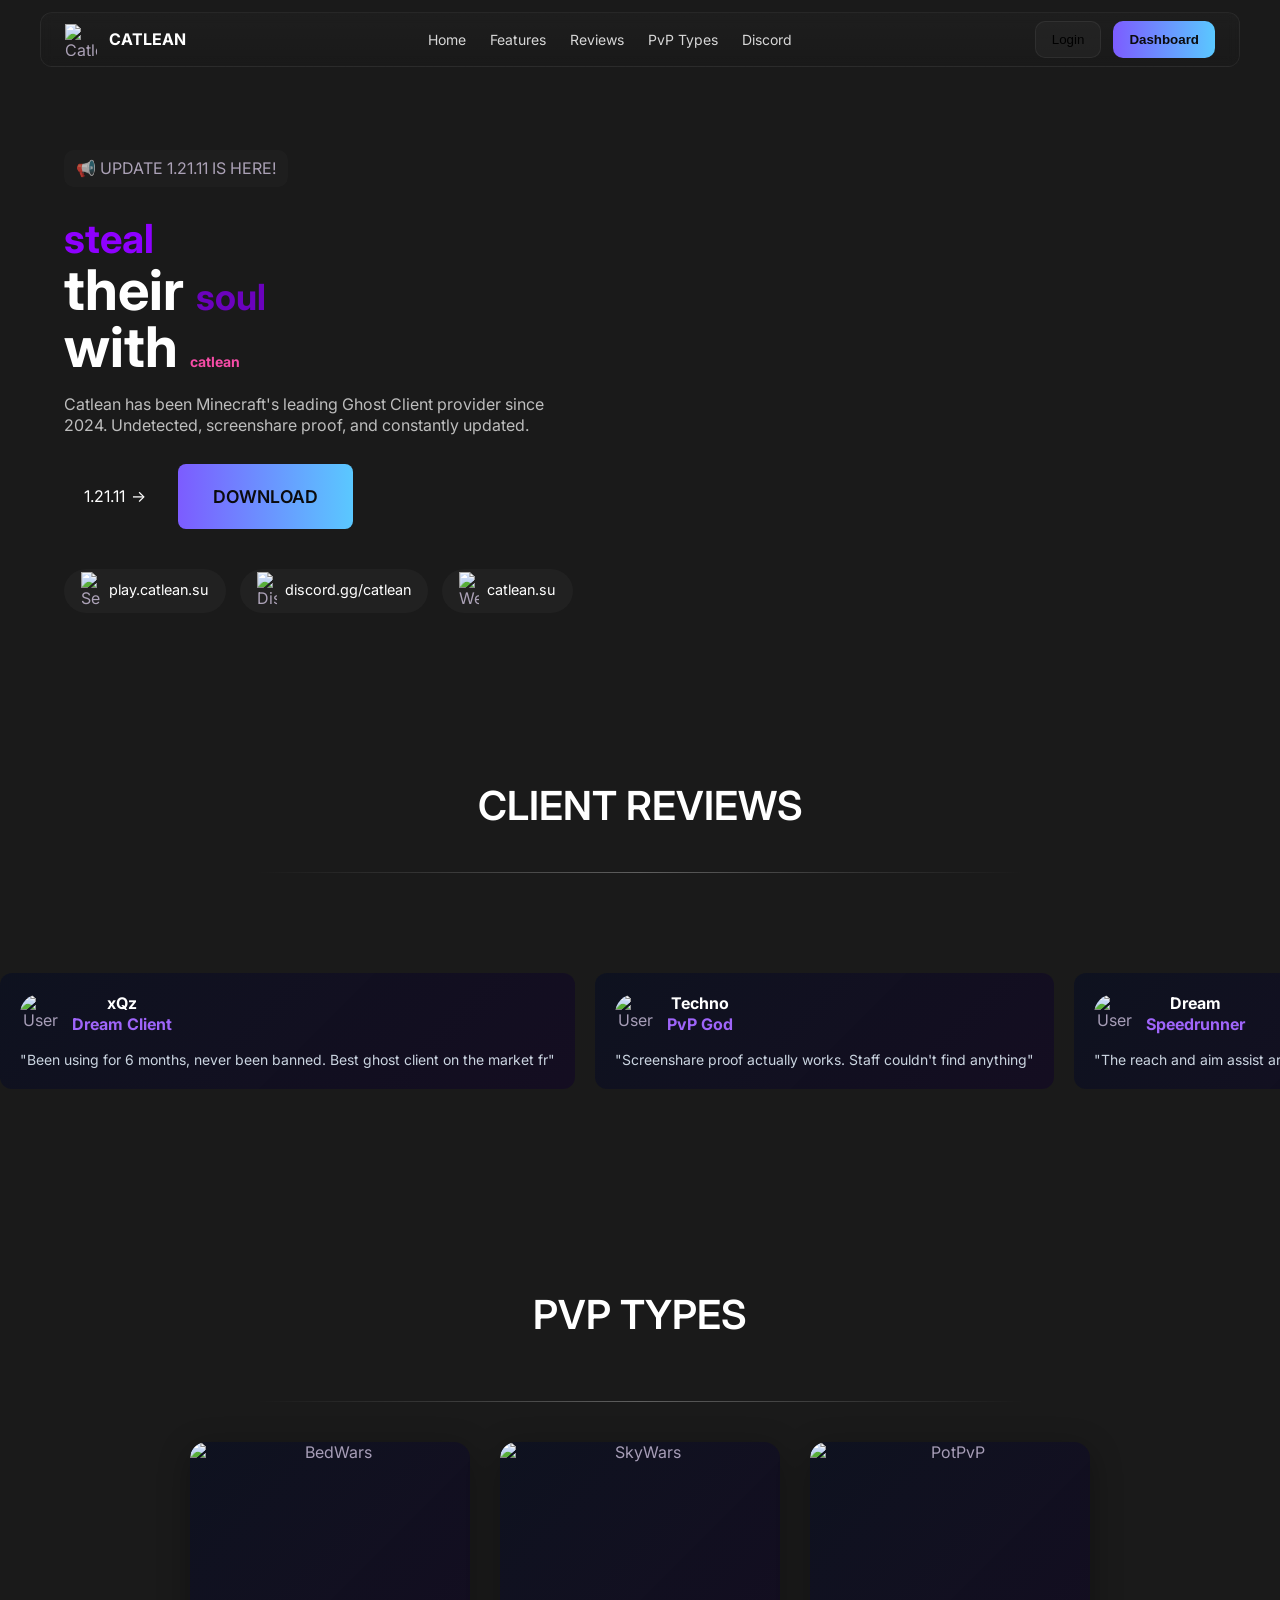
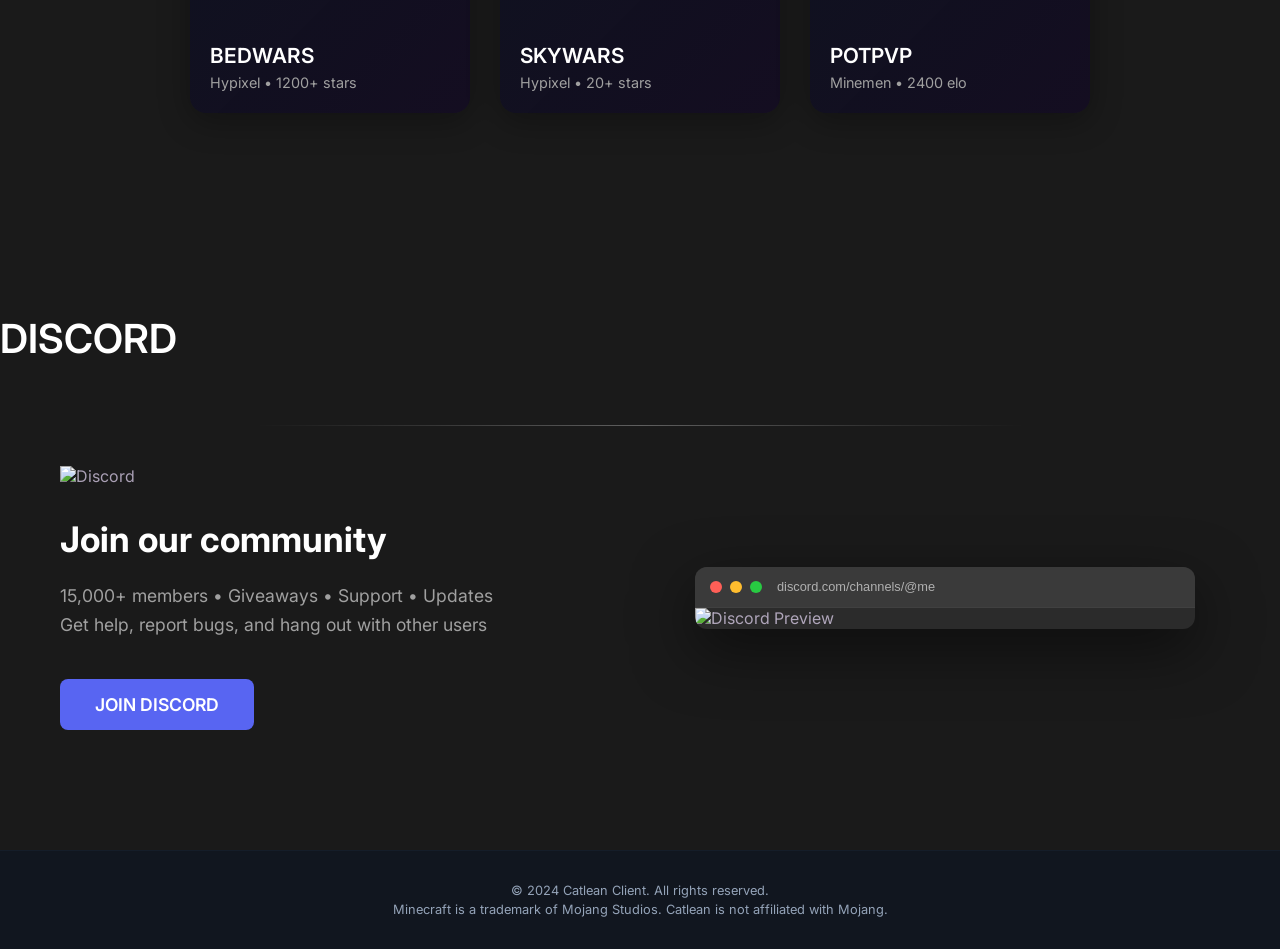
==== commit e0d56386: "Add files via upload" ====
--- a/index.html
+++ b/index.html
@@ -1,438 +1,277 @@
-<!DOCTYPE html>
-<html lang="en">
-<head>
-    <meta charset="UTF-8">
-    <meta name="viewport" content="width=device-width, initial-scale=1.0">
-    <title>PIKA - Undetectable Minecraft Client</title>
-    <link rel="stylesheet" href="style.css">
-    <link rel="stylesheet" href="https://cdnjs.cloudflare.com/ajax/libs/font-awesome/6.0.0/css/all.min.css">
-</head>
-<body>
-    <!-- Navigation -->
-    <nav class="navbar">
-        <div class="nav-container">
-            <div class="logo">
-                <i class="fas fa-bolt" style="color: var(--gold);"></i>
-                PIKA
-                <span class="logo-badge">BETA</span>
-            </div>
-            
-            <div class="nav-links">
-                <a href="#home" class="active"><i class="fas fa-home"></i> Home</a>
-                <a href="#webgui"><i class="fas fa-globe"></i> WebGui</a>
-                <a href="#download"><i class="fas fa-download"></i> Download</a>
-            </div>
-
-            <div class="nav-auth">
-                <button class="auth-btn login-btn" onclick="openModal('login')">
-                    <i class="fas fa-sign-in-alt"></i> Login
-                </button>
-                <button class="auth-btn register-btn" onclick="openModal('register')">
-                    <i class="fas fa-user-plus"></i> Register
-                </button>
-                <div class="user-profile hidden" id="userProfile">
-                    <i class="fas fa-user-circle"></i>
-                    <span id="userNameDisplay"></span>
-                    <button onclick="logout()" class="logout-icon">
-                        <i class="fas fa-sign-out-alt"></i>
-                    </button>
-                </div>
-            </div>
-        </div>
-    </nav>
-
-    <!-- Auth Modal -->
-    <div id="authModal" class="modal">
-        <div class="modal-content">
-            <div class="modal-header">
-                <h2 id="modalTitle">Login</h2>
-                <button class="close-modal" onclick="closeModal()">&times;</button>
-            </div>
-            
-            <!-- Login Form -->
-            <form id="loginForm" class="auth-form active-form" onsubmit="handleLogin(event)">
-                <div class="input-group">
-                    <i class="fas fa-envelope"></i>
-                    <input type="email" id="loginEmail" placeholder="Email" required>
-                </div>
-                <div class="input-group">
-                    <i class="fas fa-lock"></i>
-                    <input type="password" id="loginPassword" placeholder="Password" required>
-                </div>
-                <div class="form-options">
-                    <label class="checkbox">
-                        <input type="checkbox"> Remember me
-                    </label>
-                    <a href="#" onclick="forgotPassword()">Forgot password?</a>
-                </div>
-                <button type="submit" class="submit-btn">
-                    <i class="fas fa-sign-in-alt"></i> Login
-                </button>
-                <p class="switch-text">
-                    Don't have an account? <a href="#" onclick="switchModal('register')">Register</a>
-                </p>
-            </form>
-
-            <!-- Register Form -->
-            <form id="registerForm" class="auth-form" onsubmit="handleRegister(event)">
-                <div class="input-group">
-                    <i class="fas fa-user"></i>
-                    <input type="text" id="regName" placeholder="Username" required>
-                </div>
-                <div class="input-group">
-                    <i class="fas fa-envelope"></i>
-                    <input type="email" id="regEmail" placeholder="Email" required>
-                </div>
-                <div class="input-group">
-                    <i class="fas fa-lock"></i>
-                    <input type="password" id="regPassword" placeholder="Password" required>
-                </div>
-                <div class="input-group">
-                    <i class="fas fa-lock"></i>
-                    <input type="password" id="regConfirmPassword" placeholder="Confirm Password" required>
-                </div>
-                <div class="form-options">
-                    <label class="checkbox">
-                        <input type="checkbox" required> I agree to the <a href="#">Terms</a>
-                    </label>
-                </div>
-                <button type="submit" class="submit-btn">
-                    <i class="fas fa-user-plus"></i> Register
-                </button>
-                <p class="switch-text">
-                    Already have an account? <a href="#" onclick="switchModal('login')">Login</a>
-                </p>
-            </form>
-
-            <!-- Demo Credentials -->
-            <div class="demo-credentials">
-                <p><i class="fas fa-info-circle"></i> Demo: demo@example.com / demo123</p>
-            </div>
-        </div>
-    </div>
-
-    <!-- Pages -->
-    
-    <!-- Home Page -->
-    <section id="home" class="page active-page">
-        <!-- Hero Section -->
-        <div class="hero">
-            <div class="hero-content">
-                <h1 class="glitch">UNDETECTABLE MINECRAFT CLIENT</h1>
-                <p class="hero-subtitle">Experience the most advanced bypass techniques with PIKA</p>
-                <div class="hero-buttons">
-                    <button class="btn-primary" onclick="openModal('register')">
-                        <i class="fas fa-rocket"></i> Get Started
-                    </button>
-                    <button class="btn-secondary" onclick="document.querySelector('.features').scrollIntoView({behavior: 'smooth'})">
-                        <i class="fas fa-info-circle"></i> Learn More
-                    </button>
-                </div>
-                <div class="stats">
-                    <div class="stat-item">
-                        <span class="stat-number">10K+</span>
-                        <span class="stat-label">Active Users</span>
-                    </div>
-                    <div class="stat-item">
-                        <span class="stat-number">99.9%</span>
-                        <span class="stat-label">Undetected</span>
-                    </div>
-                    <div class="stat-item">
-                        <span class="stat-number">24/7</span>
-                        <span class="stat-label">Support</span>
-                    </div>
-                </div>
-            </div>
-            <div class="hero-particles" id="particles"></div>
-        </div>
-
-        <div class="container">
-            <!-- Main Question -->
-            <div class="section-title">
-                <h2>Why Should I choose <span class="gold-text">Pika?</span></h2>
-                <div class="title-underline"></div>
-            </div>
-
-            <!-- Features Grid -->
-            <div class="features">
-                <!-- 1st -->
-                <div class="feature-card">
-                    <div class="feature-icon">
-                        <i class="fas fa-shield-alt"></i>
-                        <div class="feature-number">01</div>
-                    </div>
-                    <h3>Undetected</h3>
-                    <p>Pika use the latest and most secure methods in their modules. Being detected isn't on our list of concerns.</p>
-                    <div class="feature-badge">BYPASS 100%</div>
-                </div>
-
-                <!-- 2nd -->
-                <div class="feature-card">
-                    <div class="feature-icon">
-                        <i class="fas fa-desktop"></i>
-                        <div class="feature-number">02</div>
-                    </div>
-                    <h3>Screenshare Bypass</h3>
-                    <p>Pika guaranteed screenshare proof when following our screenshare guide. Full manual screenshare included.</p>
-                    <div class="feature-badge">SCREENSHARE PROOF</div>
-                </div>
-
-                <!-- 3rd -->
-                <div class="feature-card">
-                    <div class="feature-icon">
-                        <i class="fas fa-cubes"></i>
-                        <div class="feature-number">03</div>
-                    </div>
-                    <h3>Multi Version</h3>
-                    <p>Multi version pika supports version 1.16.5-1.21.11. Wide compatibility for all your needs.</p>
-                    <div class="feature-badge">1.16.5 - 1.21.11</div>
-                </div>
-
-                <!-- 4th -->
-                <div class="feature-card">
-                    <div class="feature-icon">
-                        <i class="fas fa-cloud"></i>
-                        <div class="feature-number">04</div>
-                    </div>
-                    <h3>WebGUI</h3>
-                    <p>Pika have webgui instead of normal clickgui. Access your settings from anywhere.</p>
-                    <div class="feature-badge">CLOUD BASED</div>
-                </div>
-            </div>
-
-            <!-- Pricing Section -->
-            <div class="pricing-section">
-                <div class="section-title">
-                    <h2>Choose Your <span class="gold-text">Plan</span></h2>
-                    <div class="title-underline"></div>
-                </div>
-
-                <div class="pricing">
-                    <!-- Pika Monthly -->
-                    <div class="pricing-card">
-                        <div class="pricing-header">
-                            <h3>Pika Monthly</h3>
-                            <div class="price">
-                                <span class="currency">€</span>
-                                <span class="amount">5</span>
-                                <span class="period">/month</span>
-                            </div>
-                        </div>
-                        <ul class="features-list">
-                            <li><i class="fas fa-check-circle"></i> Bypasses full manual screenshare including scanners</li>
-                            <li><i class="fas fa-check-circle"></i> Fileless execution & Injection</li>
-                            <li><i class="fas fa-check-circle"></i> supports all minecraft versions 1.16.5-1.21.11</li>
-                            <li><i class="fas fa-check-circle"></i> New instance bypass</li>
-                            <li><i class="fas fa-check-circle"></i> WebGui (nevergetcaught.xyz)</li>
-                            <li><i class="fas fa-check-circle"></i> Mainly for sword, pot and prob for mace</li>
-                        </ul>
-                        <button class="pricing-btn" onclick="handlePurchase('monthly')">
-                            <i class="fas fa-crown"></i> Purchase Monthly
-                        </button>
-                    </div>
-
-                    <!-- Pika Lifetime -->
-                    <div class="pricing-card featured">
-                        <div class="popular-badge">MOST POPULAR</div>
-                        <div class="pricing-header">
-                            <h3>Pika Lifetime</h3>
-                            <div class="price">
-                                <span class="currency">€</span>
-                                <span class="amount">15</span>
-                                <span class="period">/lifetime</span>
-                            </div>
-                        </div>
-                        <ul class="features-list">
-                            <li><i class="fas fa-check-circle"></i> Bypasses full manual screenshare including scanners</li>
-                            <li><i class="fas fa-check-circle"></i> Fileless execution & Injection</li>
-                            <li><i class="fas fa-check-circle"></i> supports all minecraft versions 1.8.9-1.21.11</li>
-                            <li><i class="fas fa-check-circle"></i> New instance bypass</li>
-                            <li><i class="fas fa-check-circle"></i> WebGui (nevergetcaught.xyz)</li>
-                            <li><i class="fas fa-check-circle"></i> Mainly for sword, pot and prob for mace</li>
-                        </ul>
-                        <button class="pricing-btn featured-btn" onclick="handlePurchase('lifetime')">
-                            <i class="fas fa-crown"></i> Purchase Lifetime
-                        </button>
-                    </div>
-                </div>
-            </div>
-        </div>
-    </section>
-
-    <!-- WebGui Page -->
-    <section id="webgui" class="page">
-        <div class="webgui-hero">
-            <h1>WebGui <span class="gold-text">Dashboard</span></h1>
-            <p>nevergetcaught.xyz - Your Control Panel in the Cloud</p>
-        </div>
-        
-        <div class="container">
-            <div class="webgui-showcase">
-                <div class="webgui-preview">
-                    <div class="browser-bar">
-                        <div class="browser-dots">
-                            <span></span><span></span><span></span>
-                        </div>
-                        <div class="browser-url">https://nevergetcaught.xyz/dashboard</div>
-                    </div>
-                    <div class="webgui-dashboard">
-                        <div class="dashboard-sidebar">
-                            <div class="sidebar-item active"><i class="fas fa-home"></i></div>
-                            <div class="sidebar-item"><i class="fas fa-sliders-h"></i></div>
-                            <div class="sidebar-item"><i class="fas fa-chart-line"></i></div>
-                            <div class="sidebar-item"><i class="fas fa-cog"></i></div>
-                        </div>
-                        <div class="dashboard-main">
-                            <div class="dashboard-header">
-                                <h3>Module Controls</h3>
-                                <div class="status online">Online</div>
-                            </div>
-                            <div class="module-grid">
-                                <div class="module-card">
-                                    <span>KillAura</span>
-                                    <label class="switch">
-                                        <input type="checkbox" checked>
-                                        <span class="slider"></span>
-                                    </label>
-                                </div>
-                                <div class="module-card">
-                                    <span>Velocity</span>
-                                    <label class="switch">
-                                        <input type="checkbox" checked>
-                                        <span class="slider"></span>
-                                    </label>
-                                </div>
-                                <div class="module-card">
-                                    <span>Scaffold</span>
-                                    <label class="switch">
-                                        <input type="checkbox">
-                                        <span class="slider"></span>
-                                    </label>
-                                </div>
-                                <div class="module-card">
-                                    <span>ESP</span>
-                                    <label class="switch">
-                                        <input type="checkbox" checked>
-                                        <span class="slider"></span>
-                                    </label>
-                                </div>
-                            </div>
-                        </div>
-                    </div>
-                </div>
-
-                <div class="webgui-features">
-                    <div class="webgui-feature-card">
-                        <i class="fas fa-cloud-upload-alt"></i>
-                        <h3>Cloud Sync</h3>
-                        <p>Your settings sync automatically across all devices</p>
-                    </div>
-                    <div class="webgui-feature-card">
-                        <i class="fas fa-mobile-alt"></i>
-                        <h3>Mobile Ready</h3>
-                        <p>Access your WebGui from any device with internet</p>
-                    </div>
-                    <div class="webgui-feature-card">
-                        <i class="fas fa-shield-alt"></i>
-                        <h3>Secure Connection</h3>
-                        <p>End-to-end encryption for all your data</p>
-                    </div>
-                </div>
-            </div>
-        </div>
-    </section>
-
-    <!-- Download Page -->
-    <section id="download" class="page">
-        <div class="download-hero">
-            <h1>Download <span class="gold-text">PIKA</span></h1>
-            <p>Choose your version and start bypassing</p>
-        </div>
-
-        <div class="container">
-            <div class="download-options">
-                <!-- Monthly Card -->
-                <div class="download-card">
-                    <div class="card-content">
-                        <div class="card-header">
-                            <i class="fas fa-calendar-alt"></i>
-                            <h3>Monthly</h3>
-                        </div>
-                        <div class="price-tag">
-                            <span class="currency">€</span>
-                            <span class="amount">5</span>
-                            <span class="period">/month</span>
-                        </div>
-                        <ul class="feature-list">
-                            <li><i class="fas fa-check"></i> Full Screenshare Bypass</li>
-                            <li><i class="fas fa-check"></i> Fileless Injection</li>
-                            <li><i class="fas fa-check"></i> Version 1.16.5-1.21.11</li>
-                            <li><i class="fas fa-check"></i> WebGui Access</li>
-                            <li><i class="fas fa-check"></i> 24/7 Support</li>
-                        </ul>
-                        <button class="download-btn" onclick="handleDownload('monthly')">
-                            <i class="fas fa-download"></i> Download
-                        </button>
-                    </div>
-                </div>
-
-                <!-- Lifetime Card -->
-                <div class="download-card featured">
-                    <div class="popular-tag">BEST VALUE</div>
-                    <div class="card-content">
-                        <div class="card-header">
-                            <i class="fas fa-infinity"></i>
-                            <h3>Lifetime</h3>
-                        </div>
-                        <div class="price-tag">
-                            <span class="currency">€</span>
-                            <span class="amount">15</span>
-                            <span class="period">/once</span>
-                        </div>
-                        <ul class="feature-list">
-                            <li><i class="fas fa-check"></i> Everything in Monthly</li>
-                            <li><i class="fas fa-check"></i> Version 1.8.9-1.21.11</li>
-                            <li><i class="fas fa-check"></i> Lifetime Updates</li>
-                            <li><i class="fas fa-check"></i> Priority Support</li>
-                            <li><i class="fas fa-check"></i> Early Access Features</li>
-                        </ul>
-                        <button class="download-btn featured-btn" onclick="handleDownload('lifetime')">
-                            <i class="fas fa-download"></i> Download
-                        </button>
-                    </div>
-                </div>
-            </div>
-
-            <div class="system-requirements">
-                <h3><i class="fas fa-info-circle"></i> System Requirements</h3>
-                <div class="requirements-grid">
-                    <div class="req-item">
-                        <i class="fas fa-windows"></i>
-                        <span>Windows 10/11</span>
-                    </div>
-                    <div class="req-item">
-                        <i class="fas fa-memory"></i>
-                        <span>4GB RAM</span>
-                    </div>
-                    <div class="req-item">
-                        <i class="fas fa-microchip"></i>
-                        <span>Intel i3 or better</span>
-                    </div>
-                    <div class="req-item">
-                        <i class="fas fa-hdd"></i>
-                        <span>500MB Storage</span>
-                    </div>
-                </div>
-            </div>
-        </div>
-    </section>
-
-    <!-- Toast Notification -->
-    <div id="toast" class="toast">
-        <i class="fas fa-info-circle"></i>
-        <span id="toastMessage"></span>
-    </div>
-
-    <script src="app.js"></script>
-</body>
+<!DOCTYPE html>
+<html lang="en">
+<head>
+    <meta charset="UTF-8">
+    <meta name="viewport" content="width=device-width, initial-scale=1.0">
+    <title>Catlean Client - Minecraft Ghost Client</title>
+    <link href="https://fonts.googleapis.com/css2?family=Inter:wght@300;400;600;800&display=swap" rel="stylesheet">
+    <link rel="stylesheet" href="style.css">
+</head>
+<body>
+    <header>
+        <nav class="nav">
+            <div class="brand">
+                <img src="images/logo.png" alt="Catlean" width="32" height="32">
+                <span style="color: white; font-weight: bold;">CATLEAN</span>
+            </div>
+            <div class="nav-links">
+                <a href="#home">Home</a>
+                <a href="#features">Features</a>
+                <a href="#reviews">Reviews</a>
+                <a href="#pvp">PvP Types</a>
+                <a href="#discord">Discord</a>
+            </div>
+            <div class="nav-actions">
+                <button class="btn">Login</button>
+                <button class="btn primary">Dashboard</button>
+            </div>
+        </nav>
+    </header>
+
+    <main>
+        <div class="wrap">
+            <!-- Left Column -->
+            <div class="left">
+                <span class="update">📢 UPDATE 1.21.11 IS HERE!</span>
+                
+                <h1>
+                    <span class="accent">steal</span><br>
+                    their <span class="accent-2">soul</span><br>
+                    with <span class="accent-3">catlean</span>
+                </h1>
+                
+                <p class="lead">
+                    Catlean has been Minecraft's leading Ghost Client provider 
+                    since 2024. Undetected, screenshare proof, and constantly updated.
+                </p>
+
+                <div class="controls">
+                    <div class="dropdown">
+                        <div class="dropdown-toggle">
+                            <span class="version-text">1.21.11</span>
+                            <span class="arrow">→</span>
+                        </div>
+                        <ul class="dropdown-menu">
+                            <li data-version="1.21.11">1.21.11</li>
+                            <li data-version="1.20.4">1.20.4</li>
+                            <li data-version="1.19.2">1.19.2</li>
+                            <li data-version="1.8.9">1.8.9</li>
+                        </ul>
+                    </div>
+                    
+                    <button class="btn primary download-btn">DOWNLOAD</button>
+                </div>
+
+                <div class="icons">
+                    <div class="icon" data-ip="play.catlean.su">
+                        <img src="images/server-icon.png" alt="Server" class="icon-img">
+                        <span class="icon-text">play.catlean.su</span>
+                        <span class="copy-text">click to copy</span>
+                        <div class="copied-indicator">
+                            <span class="checkmark">✓</span>
+                            <span class="copied-text">COPIED</span>
+                        </div>
+                    </div>
+                    
+                    <div class="icon" data-ip="discord.gg/catlean">
+                        <img src="images/discord-icon.png" alt="Discord" class="icon-img">
+                        <span class="icon-text">discord.gg/catlean</span>
+                        <span class="copy-text">click to copy</span>
+                        <div class="copied-indicator">
+                            <span class="checkmark">✓</span>
+                            <span class="copied-text">COPIED</span>
+                        </div>
+                    </div>
+                    
+                    <div class="icon" data-ip="catlean.su">
+                        <img src="images/web-icon.png" alt="Website" class="icon-img">
+                        <span class="icon-text">catlean.su</span>
+                        <span class="copy-text">click to copy</span>
+                        <div class="copied-indicator">
+                            <span class="checkmark">✓</span>
+                            <span class="copied-text">COPIED</span>
+                        </div>
+                    </div>
+                </div>
+            </div>
+
+            <!-- Right Column -->
+            <div class="right">
+                <div class="steve"></div>
+            </div>
+        </div>
+
+        <!-- Reviews Section -->
+        <section class="reviews-section" id="reviews">
+            <h2 class="reviews-title">CLIENT REVIEWS</h2>
+            
+            <div class="divider-line">
+                <div class="line-fade"></div>
+            </div>
+
+            <div class="reviews-container">
+                <div class="carousel-container">
+                    <div class="carousel-track">
+                        <!-- Review Card 1 -->
+                        <div class="carousel-card">
+                            <div class="card-header">
+                                <img src="images/avatar1.png" alt="User" class="avatar">
+                                <div>
+                                    <div class="username">xQz</div>
+                                    <div class="name">Dream Client</div>
+                                </div>
+                            </div>
+                            <p class="card-text">"Been using for 6 months, never been banned. Best ghost client on the market fr"</p>
+                        </div>
+
+                        <!-- Review Card 2 -->
+                        <div class="carousel-card">
+                            <div class="card-header">
+                                <img src="images/avatar2.png" alt="User" class="avatar">
+                                <div>
+                                    <div class="username">Techno</div>
+                                    <div class="name">PvP God</div>
+                                </div>
+                            </div>
+                            <p class="card-text">"Screenshare proof actually works. Staff couldn't find anything"</p>
+                        </div>
+
+                        <!-- Review Card 3 -->
+                        <div class="carousel-card">
+                            <div class="card-header">
+                                <img src="images/avatar3.png" alt="User" class="avatar">
+                                <div>
+                                    <div class="username">Dream</div>
+                                    <div class="name">Speedrunner</div>
+                                </div>
+                            </div>
+                            <p class="card-text">"The reach and aim assist are perfect. Feels completely natural"</p>
+                        </div>
+
+                        <!-- Review Card 4 -->
+                        <div class="carousel-card">
+                            <div class="card-header">
+                                <img src="images/avatar4.png" alt="User" class="avatar">
+                                <div>
+                                    <div class="username">George</div>
+                                    <div class="name">Hunter</div>
+                                </div>
+                            </div>
+                            <p class="card-text">"Best $60 I've ever spent. Lifetime updates are worth it"</p>
+                        </div>
+
+                        <!-- Duplicate for seamless loop -->
+                        <div class="carousel-card">
+                            <div class="card-header">
+                                <img src="images/avatar1.png" alt="User" class="avatar">
+                                <div>
+                                    <div class="username">xQz</div>
+                                    <div class="name">Dream Client</div>
+                                </div>
+                            </div>
+                            <p class="card-text">"Been using for 6 months, never been banned. Best ghost client on the market fr"</p>
+                        </div>
+                    </div>
+                </div>
+            </div>
+        </section>
+
+        <!-- PvP Types Section -->
+        <section class="pvp-types" id="pvp">
+            <h2 class="pvp-title">PVP TYPES</h2>
+            
+            <div class="divider-line">
+                <div class="line-fade"></div>
+            </div>
+
+            <div class="pvp-container">
+                <!-- BedWars Card -->
+                <div class="pvp-card">
+                    <div class="pvp-image">
+                        <img src="images/bedwars-static.png" alt="BedWars" class="static-img">
+                        <video class="gif-img" data-src="videos/bedwars.mp4" loop muted playsinline></video>
+                    </div>
+                    <div class="pvp-info">
+                        <h3 class="pvp-name">BEDWARS</h3>
+                        <p class="pvp-subtitle">Hypixel • 1200+ stars</p>
+                    </div>
+                </div>
+
+                <!-- SkyWars Card -->
+                <div class="pvp-card">
+                    <div class="pvp-image">
+                        <img src="images/skywars-static.png" alt="SkyWars" class="static-img">
+                        <video class="gif-img" data-src="videos/skywars.mp4" loop muted playsinline></video>
+                    </div>
+                    <div class="pvp-info">
+                        <h3 class="pvp-name">SKYWARS</h3>
+                        <p class="pvp-subtitle">Hypixel • 20+ stars</p>
+                    </div>
+                </div>
+
+                <!-- PotPvP Card -->
+                <div class="pvp-card">
+                    <div class="pvp-image">
+                        <img src="images/potpvp-static.png" alt="PotPvP" class="static-img">
+                        <video class="gif-img" data-src="videos/potpvp.mp4" loop muted playsinline></video>
+                    </div>
+                    <div class="pvp-info">
+                        <h3 class="pvp-name">POTPVP</h3>
+                        <p class="pvp-subtitle">Minemen • 2400 elo</p>
+                    </div>
+                </div>
+            </div>
+        </section>
+
+        <!-- Discord Section -->
+        <section class="discord-section" id="discord">
+            <h2 class="dsc-title">DISCORD</h2>
+            
+            <div class="divider-line">
+                <div class="line-fade"></div>
+            </div>
+
+            <div class="discord-container">
+                <div class="discord-content">
+                    <img src="images/discord-logo.png" alt="Discord" width="64" height="64" class="discord-logo">
+                    <h3 class="discord-title">Join our community</h3>
+                    <p class="discord-description">
+                        15,000+ members • Giveaways • Support • Updates<br>
+                        Get help, report bugs, and hang out with other users
+                    </p>
+                    <button class="discord-btn" onclick="window.open('https://discord.gg/catlean', '_blank')">
+                        JOIN DISCORD
+                    </button>
+                </div>
+                
+                <div class="discord-screenshot">
+                    <div class="macos-window">
+                        <div class="macos-header">
+                            <div class="macos-buttons">
+                                <span class="macos-btn close"></span>
+                                <span class="macos-btn minimize"></span>
+                                <span class="macos-btn maximize"></span>
+                            </div>
+                            <span class="macos-title">discord.com/channels/@me</span>
+                        </div>
+                        <div class="macos-content">
+                            <img src="images/discord-preview.png" alt="Discord Preview" class="screenshot-img">
+                        </div>
+                    </div>
+                </div>
+            </div>
+        </section>
+    </main>
+
+    <footer class="site-footer">
+        <div class="footer-content">
+            <div class="footer-text">
+                <p>© 2024 Catlean Client. All rights reserved.<br>
+                Minecraft is a trademark of Mojang Studios. Catlean is not affiliated with Mojang.</p>
+            </div>
+        </div>
+    </footer>
+
+    <script src="script.js"></script>
+</body>
 </html>
--- a/style.css
+++ b/style.css
@@ -1,1211 +1,921 @@
+@font-face {
+    font-family: 'Cummica';
+    src: local('Cummica'),
+    url('KOMIKAX_.ttf') format('truetype');
+    font-weight: normal;
+    font-style: normal;
+    font-display: swap;
+}
+
 * {
+    box-sizing: border-box;
     margin: 0;
     padding: 0;
-    box-sizing: border-box;
-    font-family: 'Segoe UI', Tahoma, Geneva, Verdana, sans-serif;
-}
-
-:root {
-    --gold: #FFD700;
-    --dark-gold: #B8860B;
-    --light-gold: #FFF0B5;
-    --gray: #808080;
-    --light-gray: #A9A9A9;
-    --dark-gray: #404040;
-    --darker-gray: #2a2a2a;
-    --black: #000000;
-    --darker-black: #0a0a0a;
-    --charcoal: #1a1a1a;
-    --glass-bg: rgba(255, 255, 255, 0.05);
-    --glass-border: rgba(255, 215, 0, 0.1);
 }
 
 body {
-    background: var(--black);
-    color: white;
-    overflow-x: hidden;
-}
-
-/* Custom Scrollbar */
-::-webkit-scrollbar {
-    width: 8px;
-}
-
-::-webkit-scrollbar-track {
-    background: var(--charcoal);
-}
-
-::-webkit-scrollbar-thumb {
-    background: var(--dark-gray);
-    border-radius: 4px;
-}
-
-::-webkit-scrollbar-thumb:hover {
-    background: var(--gold);
-}
-
-/* Navigation */
-.navbar {
-    background: rgba(10, 10, 10, 0.95);
-    backdrop-filter: blur(10px);
-    border-bottom: 1px solid var(--glass-border);
+    margin: 0;
+    font-family: Inter, ui-sans-serif, system-ui, -apple-system, "Segoe UI", Roboto, Arial;
+    color: rgba(239, 224, 255, 0.68);
+    line-height: 1.3;
+
+    background-color: #1a1a1a;
+    background-image: url("bg.png");
+    background-size: cover;
+    background-position: center;
+    background-repeat: no-repeat;
+    min-height: 100vh;
+}
+
+header {
     position: fixed;
-    width: 100%;
-    top: 0;
-    z-index: 1000;
-    padding: 0.5rem 0;
-}
-
-.nav-container {
+    left: 0;
+    right: 0;
+    top: 12px;
+    display: flex;
+    justify-content: center;
+}
+
+.nav {
     max-width: 1200px;
-    margin: 0 auto;
-    padding: 0 2rem;
+    width: 100%;
     display: flex;
     justify-content: space-between;
     align-items: center;
-}
-
-.logo {
-    font-size: 1.8rem;
-    font-weight: 800;
-    letter-spacing: 1px;
+    padding: 8px 24px;
+    border-radius: 12px;
+    backdrop-filter: blur(6px);
+    border: 1px solid rgba(255, 255, 255, 0.06);
+    background: linear-gradient(180deg, rgba(255, 255, 255, 0.02), transparent);
+}
+
+.brand {
     display: flex;
     align-items: center;
-    gap: 8px;
+    gap: 12px;
+}
+
+nav a {
+    margin: 0 10px;
+    text-decoration: none;
+    color: #d7d7d7;
+    font-size: 14px;
+}
+
+.nav-actions {
+    display: flex;
+    gap: 12px;
+}
+
+.btn {
+    padding: 10px 16px;
+    border-radius: 10px;
+    background: rgba(255, 255, 255, 0.03);
+    border: 1px solid rgba(255, 255, 255, 0.06);
+    cursor: pointer;
+}
+
+.btn.primary {
+    background: linear-gradient(90deg, #7c5cff, #5ac8ff);
+    color: #0b0b0d;
+    font-weight: 600;
+    border: none;
+}
+
+.wrap {
+    max-width: 1200px;
+    margin: 40px auto;
+    padding: 40px 24px;
+    display: flex;
+    gap: 48px;
+}
+
+.left {
+    flex: 1;
+    min-width: 340px;
+    padding-top: 70px;
+}
+
+.right {
+    flex: 1.15;
+    min-width: 420px;
+    padding-top: 40px;
+    display: flex;
+    justify-content: center;
+}
+
+.steve {
+    width: 500px;
+    height: 500px;
+
+    background-image: url("steve.png");
+    background-size: cover;
+    background-position: center;
+    background-repeat: no-repeat;
+}
+
+.notFound {
+    min-height: 100vh;
+    display: flex;
+    background-image: url("/404.png");
+    background-size: 50%;
+    background-position: center;
+    background-repeat: no-repeat;
+    justify-content: center;
+    align-items: center;
+}
+
+.right {
+    flex: 1.15;
+    min-width: 420px;
+    padding-top: 40px;
+    display: flex;
+    justify-content: center;
+}
+
+h1 {
+    font-size: 56px;
+    line-height: 1.02;
+    margin-bottom: 18px;
+    color: #fff;
+}
+
+p.lead {
+    max-width: 560px;
+    margin-bottom: 28px;
+    color: #bdbdbd;
+}
+
+.update {
+    display: inline-block;
+    padding: 8px 12px;
+    margin-bottom: 18px;
+    background: rgba(255, 255, 255, 0.02);
+    border-radius: 10px;
+}
+
+.controls {
+    display: flex;
+    gap: 12px;
+    margin-bottom: 40px;
+}
+
+.icons {
+    display: flex;
+    gap: 14px;
+    margin-top: 36px;
+    flex-wrap: wrap;
+}
+
+.icon {
+    width: auto;
+    min-width: fit-content;
+    height: 44px;
+    border-radius: 999px;
+    background: rgba(255, 255, 255, 0.03);
+    display: flex;
+    align-items: center;
+    justify-content: flex-start;
+    position: relative;
+    overflow: hidden;
+    cursor: pointer;
+    transition: all 0.4s cubic-bezier(0.25, 0.46, 0.45, 0.94);
+    padding: 0 16px;
+    border: 1px solid transparent;
+
+    flex-shrink: 0;
+}
+
+.icon:hover {
+    background: rgba(255, 255, 255, 0.08);
+    transform: translateY(-2px);
+    padding-left: 16px;
+}
+
+.icon-img {
+    width: 20px;
+    margin-right: 8px;
+    transition: all 0.3s ease;
+    flex-shrink: 0;
+    opacity: 1;
+}
+
+.icon:hover .icon-img {
+    opacity: 0;
+    transform: translateX(-10px);
+}
+
+.icon-text {
     color: white;
-}
-
-.logo-badge {
-    font-size: 0.6rem;
-    background: var(--gold);
-    color: var(--black);
-    padding: 2px 6px;
-    border-radius: 12px;
-    font-weight: normal;
-}
-
-.nav-links {
-    display: flex;
-    gap: 1.5rem;
-}
-
-.nav-links a {
-    color: white;
-    text-decoration: none;
-    font-size: 0.95rem;
-    padding: 0.5rem 1rem;
-    border-radius: 6px;
-    transition: all 0.3s;
-    display: flex;
-    align-items: center;
-    gap: 6px;
-}
-
-.nav-links a i {
-    color: var(--gold);
     font-size: 0.9rem;
-}
-
-.nav-links a:hover,
-.nav-links a.active {
-    background: var(--glass-bg);
-    color: var(--gold);
-}
-
-.nav-auth {
-    display: flex;
-    gap: 0.8rem;
-}
-
-.auth-btn {
-    background: transparent;
-    color: white;
-    border: 1px solid var(--dark-gray);
-    padding: 0.4rem 1rem;
-    border-radius: 6px;
-    cursor: pointer;
-    display: flex;
-    align-items: center;
-    gap: 6px;
-    transition: all 0.3s;
-    font-size: 0.85rem;
-}
-
-.auth-btn i {
-    color: var(--gold);
-}
-
-.auth-btn:hover {
-    border-color: var(--gold);
-    background: var(--glass-bg);
-    transform: translateY(-2px);
-}
-
-.register-btn {
-    background: var(--gold);
-    color: var(--black);
-    border: none;
-}
-
-.register-btn i {
-    color: var(--black);
-}
-
-.register-btn:hover {
-    background: var(--dark-gold);
-}
-
-.user-profile {
-    display: flex;
-    align-items: center;
-    gap: 8px;
-    background: var(--glass-bg);
-    padding: 0.4rem 1rem;
-    border-radius: 6px;
-    border: 1px solid var(--gold);
-}
-
-.user-profile i {
-    color: var(--gold);
-    font-size: 1rem;
-}
-
-.logout-icon {
-    background: transparent;
-    border: none;
-    color: var(--light-gray);
-    cursor: pointer;
-    transition: color 0.3s;
-    font-size: 0.9rem;
-}
-
-.logout-icon:hover {
-    color: var(--gold);
-}
-
-/* Modal */
-.modal {
-    display: none;
-    position: fixed;
+    transition: all 0.3s ease;
+    white-space: nowrap;
+    opacity: 1;
+}
+
+.icon:hover .icon-text {
+    opacity: 0;
+    transform: translateX(-10px);
+}
+
+.copy-text {
+    position: absolute;
+    left: 50%;
+    top: 50%;
+    transform: translate(-50%, -50%) scale(0.8);
+    color: #a0a0a0;
+    font-size: 0.8rem;
+    transition: all 0.3s ease;
+    opacity: 0;
+    white-space: nowrap;
+}
+
+.icon:hover .copy-text {
+    opacity: 1;
+    transform: translate(-50%, -50%) scale(1);
+}
+
+.copied-indicator {
+    position: absolute;
     top: 0;
     left: 0;
     width: 100%;
     height: 100%;
-    background: rgba(0, 0, 0, 0.8);
-    backdrop-filter: blur(5px);
-    z-index: 2000;
-    align-items: center;
-    justify-content: center;
-}
-
-.modal.show {
-    display: flex;
-    animation: fadeIn 0.3s;
-}
-
-@keyframes fadeIn {
-    from { opacity: 0; }
-    to { opacity: 1; }
-}
-
-.modal-content {
-    background: var(--charcoal);
-    border-radius: 12px;
-    width: 90%;
-    max-width: 400px;
-    border: 1px solid var(--gold);
-    box-shadow: 0 0 30px rgba(255, 215, 0, 0.2);
-    animation: slideUp 0.3s;
-}
-
-@keyframes slideUp {
-    from {
-        transform: translateY(30px);
-        opacity: 0;
-    }
-    to {
-        transform: translateY(0);
-        opacity: 1;
-    }
-}
-
-.modal-header {
-    padding: 1.2rem 1.5rem;
-    border-bottom: 1px solid var(--dark-gray);
-    display: flex;
-    justify-content: space-between;
-    align-items: center;
-}
-
-.modal-header h2 {
-    color: var(--gold);
-    font-size: 1.3rem;
-}
-
-.close-modal {
-    background: transparent;
-    border: none;
-    color: var(--light-gray);
-    font-size: 1.8rem;
-    cursor: pointer;
-    transition: color 0.3s;
-    line-height: 1;
-}
-
-.close-modal:hover {
-    color: var(--gold);
-}
-
-.auth-form {
-    padding: 1.5rem;
-    display: none;
-}
-
-.auth-form.active-form {
-    display: block;
-}
-
-.input-group {
-    position: relative;
-    margin-bottom: 1.2rem;
-}
-
-.input-group i {
-    position: absolute;
-    left: 12px;
-    top: 50%;
-    transform: translateY(-50%);
-    color: var(--gold);
-    font-size: 0.9rem;
-}
-
-.input-group input {
-    width: 100%;
-    padding: 0.8rem 0.8rem 0.8rem 38px;
-    background: var(--darker-black);
-    border: 1px solid var(--dark-gray);
-    border-radius: 6px;
-    color: white;
-    font-size: 0.9rem;
-    transition: all 0.3s;
-}
-
-.input-group input:focus {
-    outline: none;
-    border-color: var(--gold);
-    box-shadow: 0 0 10px rgba(255, 215, 0, 0.2);
-}
-
-.form-options {
-    display: flex;
-    justify-content: space-between;
-    align-items: center;
-    margin-bottom: 1.2rem;
-    color: var(--light-gray);
-    font-size: 0.8rem;
-}
-
-.checkbox {
-    display: flex;
-    align-items: center;
-    gap: 5px;
-    cursor: pointer;
-}
-
-.checkbox input[type="checkbox"] {
-    accent-color: var(--gold);
-}
-
-.form-options a {
-    color: var(--gold);
-    text-decoration: none;
-}
-
-.submit-btn {
-    width: 100%;
-    padding: 0.8rem;
-    background: var(--gold);
-    color: var(--black);
-    border: none;
-    border-radius: 6px;
-    font-size: 0.9rem;
-    font-weight: bold;
-    cursor: pointer;
-    display: flex;
-    align-items: center;
-    justify-content: center;
-    gap: 8px;
-    transition: all 0.3s;
-}
-
-.submit-btn:hover {
-    background: var(--dark-gold);
-    transform: translateY(-2px);
-    box-shadow: 0 5px 15px rgba(255, 215, 0, 0.3);
-}
-
-.switch-text {
-    text-align: center;
-    margin-top: 1.2rem;
-    color: var(--light-gray);
-    font-size: 0.85rem;
-}
-
-.switch-text a {
-    color: var(--gold);
-    text-decoration: none;
-    font-weight: bold;
-}
-
-.demo-credentials {
-    padding: 0 1.5rem 1.5rem;
-    color: var(--light-gray);
-    font-size: 0.8rem;
-    text-align: center;
-}
-
-.demo-credentials i {
-    color: var(--gold);
-}
-
-/* Pages */
-.page {
-    display: none;
-    min-height: 100vh;
-    padding-top: 70px;
-}
-
-.page.active-page {
-    display: block;
-    animation: pageFade 0.4s;
-}
-
-@keyframes pageFade {
-    from {
-        opacity: 0;
-        transform: translateY(10px);
-    }
-    to {
-        opacity: 1;
-        transform: translateY(0);
-    }
-}
-
-.container {
-    max-width: 1100px;
-    margin: 0 auto;
-    padding: 1.5rem 2rem;
-}
-
-/* Hero Section */
-.hero {
-    min-height: 500px;
-    display: flex;
-    align-items: center;
-    justify-content: center;
-    position: relative;
-    overflow: hidden;
-    background: radial-gradient(circle at center, var(--charcoal) 0%, var(--black) 100%);
-    padding: 3rem 1rem;
-}
-
-.hero-content {
-    text-align: center;
-    z-index: 2;
-    max-width: 800px;
-}
-
-.glitch {
-    font-size: 2.2rem;
-    font-weight: 800;
-    text-transform: uppercase;
-    margin-bottom: 1rem;
-    color: white;
-    text-shadow: 2px 2px 0 var(--gold);
-}
-
-.hero-subtitle {
-    font-size: 1rem;
-    color: var(--light-gray);
-    margin-bottom: 2rem;
-}
-
-.hero-buttons {
-    display: flex;
-    gap: 1rem;
-    justify-content: center;
-    margin-bottom: 2.5rem;
-}
-
-.btn-primary, .btn-secondary {
-    padding: 0.8rem 1.8rem;
-    border-radius: 6px;
-    font-size: 0.9rem;
-    font-weight: bold;
-    cursor: pointer;
-    display: flex;
-    align-items: center;
-    gap: 8px;
-    transition: all 0.3s;
-}
-
-.btn-primary {
-    background: var(--gold);
-    color: var(--black);
-    border: none;
-}
-
-.btn-primary:hover {
-    transform: translateY(-2px);
-    box-shadow: 0 5px 15px rgba(255, 215, 0, 0.3);
-}
-
-.btn-secondary {
-    background: transparent;
-    color: white;
-    border: 1px solid var(--gold);
-}
-
-.btn-secondary:hover {
-    background: var(--glass-bg);
-    transform: translateY(-2px);
-}
-
-.stats {
-    display: flex;
-    gap: 3rem;
-    justify-content: center;
-}
-
-.stat-item {
-    display: flex;
-    flex-direction: column;
-    align-items: center;
-}
-
-.stat-number {
-    font-size: 1.8rem;
-    font-weight: bold;
-    color: var(--gold);
-}
-
-.stat-label {
-    color: var(--light-gray);
-    font-size: 0.8rem;
-}
-
-/* Section Title */
-.section-title {
-    text-align: center;
-    margin: 2.5rem 0 1.5rem;
-}
-
-.section-title h2 {
-    font-size: 1.8rem;
-    margin-bottom: 0.3rem;
-}
-
-.gold-text {
-    color: var(--gold);
-}
-
-.title-underline {
-    width: 60px;
-    height: 2px;
-    background: var(--gold);
-    margin: 0.8rem auto;
-    position: relative;
-}
-
-.title-underline::before,
-.title-underline::after {
-    content: '';
-    position: absolute;
-    width: 6px;
-    height: 6px;
-    background: var(--gold);
-    border-radius: 50%;
-    top: 50%;
-    transform: translateY(-50%);
-}
-
-.title-underline::before {
-    left: -5px;
-}
-
-.title-underline::after {
-    right: -5px;
-}
-
-/* Features */
-.features {
-    display: grid;
-    grid-template-columns: repeat(2, 1fr);
-    gap: 1.2rem;
-    margin: 1.5rem 0;
-}
-
-.feature-card {
-    background: var(--charcoal);
-    padding: 1.2rem;
-    border-radius: 10px;
-    border: 1px solid var(--dark-gray);
-    transition: all 0.3s;
-    position: relative;
-    overflow: hidden;
-}
-
-.feature-card:hover {
-    transform: translateY(-3px);
-    border-color: var(--gold);
-    box-shadow: 0 8px 20px rgba(255, 215, 0, 0.1);
-}
-
-.feature-icon {
-    position: relative;
-    margin-bottom: 0.8rem;
-}
-
-.feature-icon i {
-    font-size: 1.6rem;
-    color: var(--gold);
-}
-
-.feature-number {
-    position: absolute;
-    top: -5px;
-    left: 25px;
-    font-size: 0.7rem;
-    color: var(--light-gray);
-    opacity: 0.5;
-}
-
-.feature-card h3 {
-    color: var(--gold);
-    margin-bottom: 0.5rem;
-    font-size: 1.1rem;
-}
-
-.feature-card p {
-    color: var(--light-gray);
-    margin-bottom: 0.8rem;
-    line-height: 1.4;
-    font-size: 0.85rem;
-}
-
-.feature-badge {
-    display: inline-block;
-    padding: 0.2rem 0.6rem;
-    background: rgba(255, 215, 0, 0.1);
-    border: 1px solid var(--gold);
-    border-radius: 16px;
-    font-size: 0.65rem;
-    color: var(--gold);
-}
-
-/* Pricing */
-.pricing {
-    display: grid;
-    grid-template-columns: repeat(2, 1fr);
-    gap: 1.2rem;
-    margin: 1.5rem 0;
-}
-
-.pricing-card {
-    background: var(--charcoal);
-    border-radius: 10px;
-    padding: 1.2rem;
-    border: 1px solid var(--dark-gray);
-    transition: all 0.3s;
-    position: relative;
-}
-
-.pricing-card.featured {
-    border: 2px solid var(--gold);
-    transform: scale(1.02);
-    box-shadow: 0 0 25px rgba(255, 215, 0, 0.15);
-}
-
-.popular-badge {
-    position: absolute;
-    top: -10px;
-    left: 50%;
-    transform: translateX(-50%);
-    background: var(--gold);
-    color: var(--black);
-    padding: 0.2rem 0.8rem;
-    border-radius: 16px;
-    font-size: 0.65rem;
-    font-weight: bold;
-    white-space: nowrap;
-}
-
-.pricing-header {
-    text-align: center;
-    margin-bottom: 1rem;
-}
-
-.pricing-header h3 {
-    font-size: 1.3rem;
-    color: var(--gold);
-    margin-bottom: 0.3rem;
-}
-
-.price {
-    display: flex;
-    align-items: baseline;
-    justify-content: center;
-    gap: 2px;
-}
-
-.currency {
-    font-size: 1rem;
-    color: var(--light-gray);
-}
-
-.amount {
-    font-size: 2rem;
-    font-weight: bold;
-    color: white;
-}
-
-.period {
-    color: var(--light-gray);
-    font-size: 0.7rem;
-}
-
-.features-list {
-    list-style: none;
-    margin: 1rem 0;
-}
-
-.features-list li {
-    color: var(--light-gray);
-    padding: 0.3rem 0;
-    display: flex;
-    align-items: center;
-    gap: 6px;
-    font-size: 0.8rem;
-}
-
-.features-list li i {
-    color: var(--gold);
-    font-size: 0.75rem;
-}
-
-.pricing-btn {
-    width: 100%;
-    padding: 0.6rem;
-    background: transparent;
-    border: 1px solid var(--gold);
-    color: white;
-    border-radius: 6px;
-    font-size: 0.8rem;
-    font-weight: bold;
-    cursor: pointer;
     display: flex;
     align-items: center;
     justify-content: center;
     gap: 6px;
-    transition: all 0.3s;
-}
-
-.pricing-btn:hover {
-    background: var(--glass-bg);
-    transform: translateY(-2px);
-}
-
-.featured-btn {
-    background: var(--gold);
-    color: var(--black);
-    border: none;
-}
-
-.featured-btn:hover {
-    background: var(--dark-gold);
-}
-
-/* WebGui Page */
-.webgui-hero {
-    text-align: center;
-    padding: 2rem 1rem;
-    background: linear-gradient(135deg, var(--charcoal) 0%, var(--black) 100%);
-}
-
-.webgui-hero h1 {
-    font-size: 2rem;
-    margin-bottom: 0.3rem;
-}
-
-.webgui-preview {
-    background: var(--darker-black);
-    border-radius: 8px;
-    overflow: hidden;
-    border: 1px solid var(--dark-gray);
-    margin: 1.5rem 0;
-}
-
-.browser-bar {
-    background: var(--charcoal);
-    padding: 0.6rem;
-    display: flex;
-    align-items: center;
-    gap: 0.8rem;
-    border-bottom: 1px solid var(--dark-gray);
-}
-
-.browser-dots {
-    display: flex;
-    gap: 5px;
-}
-
-.browser-dots span {
-    width: 8px;
-    height: 8px;
-    border-radius: 50%;
-    background: var(--dark-gray);
-}
-
-.browser-dots span:nth-child(1) { background: #ff5f56; }
-.browser-dots span:nth-child(2) { background: #ffbd2e; }
-.browser-dots span:nth-child(3) { background: #27c93f; }
-
-.browser-url {
-    flex: 1;
-    background: var(--black);
-    padding: 0.3rem 0.8rem;
-    border-radius: 4px;
-    color: var(--light-gray);
-    font-size: 0.75rem;
-}
-
-.webgui-dashboard {
-    display: grid;
-    grid-template-columns: 45px 1fr;
-    min-height: 250px;
-}
-
-.dashboard-sidebar {
-    background: var(--charcoal);
-    border-right: 1px solid var(--dark-gray);
-    padding: 0.5rem 0;
-}
-
-.sidebar-item {
-    width: 100%;
-    aspect-ratio: 1;
-    display: flex;
-    align-items: center;
-    justify-content: center;
-    color: var(--light-gray);
-    cursor: pointer;
-    transition: all 0.3s;
-    font-size: 0.9rem;
-}
-
-.sidebar-item:hover,
-.sidebar-item.active {
-    color: var(--gold);
-    background: var(--glass-bg);
-}
-
-.dashboard-main {
-    padding: 0.8rem;
-}
-
-.dashboard-header {
-    display: flex;
-    justify-content: space-between;
-    align-items: center;
-    margin-bottom: 0.8rem;
-}
-
-.dashboard-header h3 {
-    font-size: 0.9rem;
-}
-
-.status {
-    padding: 0.2rem 0.6rem;
-    border-radius: 16px;
-    font-size: 0.65rem;
+    background: rgba(34, 197, 94, 0.1);
+    border: 1px solid rgba(34, 197, 94, 0.3);
+    border-radius: 999px;
+    opacity: 0;
+    transform: scale(0.8);
+    transition: all 0.3s ease;
+}
+
+.icon.copied .icon-img,
+.icon.copied .icon-text {
+    opacity: 0 !important;
+    transform: translateX(-10px) !important;
+}
+
+.icon.copied .copy-text {
+    opacity: 0 !important;
+    transform: translate(-50%, -50%) scale(0.8) !important;
+}
+
+.icon.copied .copied-indicator {
+    opacity: 1;
+    transform: scale(1);
+}
+
+.icon.copied {
+    background: rgba(34, 197, 94, 0.15);
+    border-color: rgba(34, 197, 94, 0.4);
+}
+
+.checkmark {
+    color: #22c55e;
     font-weight: bold;
-}
-
-.status.online {
-    background: rgba(0, 255, 0, 0.1);
-    color: #00ff00;
-    border: 1px solid #00ff00;
-}
-
-.module-grid {
-    display: grid;
-    grid-template-columns: repeat(auto-fit, minmax(100px, 1fr));
-    gap: 0.6rem;
-}
-
-.module-card {
-    background: var(--charcoal);
-    padding: 0.6rem;
-    border-radius: 6px;
-    border: 1px solid var(--dark-gray);
-    display: flex;
-    justify-content: space-between;
-    align-items: center;
-    font-size: 0.75rem;
-}
-
-.switch {
+    font-size: 1rem;
+}
+
+.copied-text {
+    color: #22c55e;
+    font-size: 0.8rem;
+    font-weight: 500;
+}
+
+@keyframes resetCopy {
+    0% {
+        background: rgba(34, 197, 94, 0.15);
+        border-color: rgba(34, 197, 94, 0.4);
+    }
+    100% {
+        background: rgba(255, 255, 255, 0.03);
+        border-color: transparent;
+    }
+}
+
+.dropdown {
     position: relative;
     display: inline-block;
-    width: 36px;
-    height: 18px;
-}
-
-.switch input {
+}
+
+.dropdown-toggle {
+    color: white;
+    display: flex;
+    padding: 22px 20px;
+    align-items: center;
+    gap: 6px;
+    cursor: pointer;
+}
+
+.arrow {
+    display: inline-block;
+    transition: transform 0.3s cubic-bezier(0.4, 0, 0.2, 1);
+    transform-origin: center;
+}
+
+.dropdown.open .arrow {
+    transform: rotate(90deg);
+}
+
+.dropdown-menu {
+    list-style: none;
+    margin: 0;
+    padding: 8px 0;
+    background: #1a1a1a;
+    border: 1px solid #333;
+    border-radius: 8px;
+    position: absolute;
+    top: 110%;
+    left: 0;
+    min-width: 120px;
     opacity: 0;
-    width: 0;
-    height: 0;
-}
-
-.slider {
+    visibility: hidden;
+    transform: translateY(-10px) scale(0.95);
+    transition: all 0.3s cubic-bezier(0.4, 0, 0.2, 1);
+    z-index: 10;
+    box-shadow: 0 10px 30px rgba(0, 0, 0, 0.3);
+}
+
+.dropdown-menu li {
+    padding: 8px 12px;
+    cursor: pointer;
+    transition: all 0.2s ease;
+    position: relative;
+    overflow: hidden;
+}
+
+.dropdown-menu li::before {
+    content: '';
     position: absolute;
-    cursor: pointer;
+    top: 0;
+    left: -100%;
+    width: 100%;
+    height: 100%;
+    background: linear-gradient(90deg, transparent, rgba(255, 255, 255, 0.1), transparent);
+    transition: left 0.5s ease;
+}
+
+.dropdown-menu li:hover::before {
+    left: 100%;
+}
+
+.dropdown-menu li:hover {
+    background: #2a2a2a;
+    transform: translateX(4px);
+}
+
+.dropdown.open .dropdown-menu {
+    opacity: 1;
+    visibility: visible;
+    transform: translateY(0) scale(1);
+}
+
+.dropdown.open .dropdown-menu li {
+    animation: menuItemAppear 0.4s ease forwards;
+    opacity: 0;
+    transform: translateX(-10px);
+}
+
+.dropdown.open .dropdown-menu li:nth-child(1) {
+    animation-delay: 0.1s;
+}
+
+.dropdown.open .dropdown-menu li:nth-child(2) {
+    animation-delay: 0.15s;
+}
+
+@keyframes menuItemAppear {
+    from {
+        opacity: 0;
+        transform: translateX(-10px);
+    }
+    to {
+        opacity: 1;
+        transform: translateX(0);
+    }
+}
+
+.version-text {
+    position: relative;
+    display: inline-block;
+    transition: all 0.3s ease;
+}
+
+.version-text.animating::before {
+    content: attr(data-old-version);
+    position: absolute;
     top: 0;
     left: 0;
-    right: 0;
-    bottom: 0;
-    background-color: var(--dark-gray);
-    transition: .3s;
-    border-radius: 18px;
-}
-
-.slider:before {
+    opacity: 0;
+    transform: translateY(10px);
+}
+
+.version-text.animating {
+    animation: versionChange 0.4s cubic-bezier(0.4, 0, 0.2, 1) forwards;
+}
+
+@keyframes versionChange {
+    0% {
+        opacity: 1;
+        transform: translateY(0);
+    }
+    50% {
+        opacity: 0;
+        transform: translateY(-8px);
+    }
+    51% {
+        opacity: 0;
+        transform: translateY(8px);
+    }
+    100% {
+        opacity: 1;
+        transform: translateY(0);
+    }
+}
+
+.accent {
+    font-size: 40px;
+    color: #8e00ff;
+}
+
+.accent-2 {
+    font-size: 36px;
+    color: #6b02bd;
+}
+
+.accent-3 {
+    font-size: 14px;
+    color: #f64ca7;
+}
+
+.carousel-container {
+    width: 100%;
+    overflow: hidden;
+    position: relative;
+    padding: 40px 0;
+}
+
+.carousel-track {
+    display: flex;
+    gap: 20px;
+    animation: scroll 30s linear infinite;
+}
+
+.carousel-card {
+    min-width: 300px;
+    background: linear-gradient(135deg, rgba(8, 14, 35, 0.63), rgba(18, 8, 37, 0.68));
+    padding: 20px;
+    border-radius: 12px;
+    transition: all 0.3s ease;
+    flex-shrink: 0;
+}
+
+.carousel-card:hover {
+    transform: scale(1.05);
+    z-index: 10;
+}
+
+.carousel-track:hover .carousel-card:not(:hover) {
+    opacity: 0.5;
+    transform: scale(0.95);
+}
+
+.carousel-track:hover {
+    animation-play-state: paused;
+}
+
+.card-header {
+    display: flex;
+    align-items: center;
+    gap: 12px;
+    margin-bottom: 15px;
+}
+
+.avatar {
+    width: 40px;
+    height: 40px;
+    border-radius: 50%;
+    object-fit: cover;
+}
+
+.username {
+    color: white;
+    font-weight: bold;
+    font-size: 16px;
+}
+
+.name {
+    font-family: 'Cummica', Inter, ui-sans-serif, system-ui, -apple-system, "Segoe UI", Roboto, Arial;
+    font-weight: bold;
+    font-size: 16px;
+    color: #9f65fa;
+}
+
+.card-text {
+    color: #cbd5e1;
+    font-size: 14px;
+    text-align: left;
+    line-height: 1.4;
+    margin: 0;
+}
+
+@keyframes scroll {
+    0% {
+        transform: translateX(0);
+    }
+    100% {
+        transform: translateX(calc(-300px * 4 - 20px * 4));
+    }
+}
+
+.reviews-section {
+    width: 100%;
+    text-align: center;
+    margin-top: 80px;
+    padding: 40px 0;
+}
+
+.reviews-title {
+    color: #ffffff;
+    font-size: 2.5rem;
+    font-weight: 600;
+    margin-bottom: 30px;
+    font-family: Inter, ui-sans-serif, system-ui, -apple-system, "Segoe UI", Roboto, Arial;
+}
+
+.divider-line {
+    width: 100%;
+    display: flex;
+    justify-content: center;
+    margin: 40px 0;
+}
+
+.line-fade {
+    width: 60%;
+    height: 1px;
+    background: linear-gradient(
+            90deg,
+            transparent 0%,
+            rgba(255, 255, 255, 0.1) 20%,
+            rgba(255, 255, 255, 0.3) 50%,
+            rgba(255, 255, 255, 0.1) 80%,
+            transparent 100%
+    );
+}
+
+.reviews-container {
+    margin-top: 60px;
+}
+
+.pvp-types {
+    width: 100%;
+    text-align: center;
+    margin-top: 80px;
+    padding: 40px 0;
+}
+
+.pvp-title {
+    color: #ffffff;
+    font-size: 2.5rem;
+    font-weight: 600;
+    margin-bottom: 60px;
+    font-family: Inter, ui-sans-serif, system-ui, -apple-system, "Segoe UI", Roboto, Arial;
+}
+
+.pvp-container {
+    display: flex;
+    justify-content: center;
+    align-items: flex-start;
+    gap: 30px;
+    max-width: 1200px;
+    margin: 0 auto;
+    padding: 0 20px;
+}
+
+.pvp-card {
+    width: 280px;
+    background: linear-gradient(135deg, rgba(8, 14, 35, 0.63), rgba(18, 8, 37, 0.68));
+    border-radius: 16px;
+    overflow: hidden;
+    transition: all 0.4s cubic-bezier(0.25, 0.46, 0.45, 0.94);
+    position: relative;
+    box-shadow: 0 8px 32px rgba(0, 0, 0, 0.3);
+}
+
+.pvp-image {
+    width: 100%;
+    height: 180px;
+    position: relative;
+    overflow: hidden;
+    border-radius: 16px 16px 0 0;
+}
+
+.pvp-image img {
+    width: 100%;
+    height: 100%;
+    object-fit: cover;
+    transition: all 0.4s ease;
+}
+
+.static-img {
     position: absolute;
-    content: "";
-    height: 14px;
-    width: 14px;
-    left: 2px;
-    bottom: 2px;
-    background-color: white;
-    transition: .3s;
-    border-radius: 50%;
-}
-
-input:checked + .slider {
-    background-color: var(--gold);
-}
-
-input:checked + .slider:before {
-    transform: translateX(18px);
-}
-
-.webgui-features {
-    display: grid;
-    grid-template-columns: repeat(3, 1fr);
-    gap: 1rem;
-    margin: 2rem 0;
-}
-
-.webgui-feature-card {
-    text-align: center;
-    padding: 1.2rem;
-    background: var(--charcoal);
+    top: 0;
+    left: 0;
+    opacity: 1;
+}
+
+/*
+.gif-img {
+    position: absolute;
+    top: 0;
+    left: 0;
+    opacity: 0;
+    transform: scale(1.1);
+}
+ */
+
+.gif-img {
+    width: 100%;
+    height: 100%;
+    object-fit: cover;
     border-radius: 8px;
-    border: 1px solid var(--dark-gray);
-    transition: all 0.3s;
-}
-
-.webgui-feature-card:hover {
-    border-color: var(--gold);
-    transform: translateY(-3px);
-}
-
-.webgui-feature-card i {
-    font-size: 1.8rem;
-    color: var(--gold);
-    margin-bottom: 0.5rem;
-}
-
-.webgui-feature-card h3 {
-    font-size: 1rem;
-    margin-bottom: 0.3rem;
-}
-
-.webgui-feature-card p {
-    color: var(--light-gray);
-    font-size: 0.8rem;
-}
-
-/* Download Page */
-.download-hero {
-    text-align: center;
-    padding: 2rem 1rem;
-    background: linear-gradient(135deg, var(--charcoal) 0%, var(--black) 100%);
-}
-
-.download-hero h1 {
-    font-size: 2rem;
-    margin-bottom: 0.3rem;
-}
-
-.download-options {
-    display: grid;
-    grid-template-columns: repeat(2, 1fr);
-    gap: 1.2rem;
-    margin: 1.5rem 0;
-}
-
-.download-card {
-    background: var(--charcoal);
+    opacity: 0;
+    transition: opacity 0.3s ease;
+}
+
+.gif-img.loaded {
+    opacity: 1;
+}
+
+video.gif-img {
+    display: block;
+    max-width: 100%;
+}
+
+.pvp-info {
+    padding: 20px;
+    text-align: left;
+}
+
+.pvp-name {
+    color: white;
+    font-size: 1.3rem;
+    font-weight: 600;
+    margin: 0 0 5px 0;
+    font-family: Inter, ui-sans-serif, system-ui, -apple-system, "Segoe UI", Roboto, Arial;
+}
+
+.pvp-subtitle {
+    color: #a0a0a0;
+    font-size: 0.9rem;
+    margin: 0;
+    font-family: Inter, ui-sans-serif, system-ui, -apple-system, "Segoe UI", Roboto, Arial;
+}
+
+.pvp-container:hover .pvp-card:not(:hover) {
+    opacity: 0.4;
+    transform: scale(0.95);
+}
+
+.pvp-card:hover {
+    transform: scale(1.1);
+    z-index: 10;
+    box-shadow: 0 15px 40px rgba(0, 0, 0, 0.5);
+}
+
+.pvp-card:hover .static-img {
+    opacity: 0;
+    transform: scale(1.1);
+}
+
+.pvp-card:hover .gif-img {
+    opacity: 1;
+    transform: scale(1);
+}
+
+.pvp-card,
+.pvp-image img,
+.pvp-info {
+    transition: all 0.4s cubic-bezier(0.25, 0.46, 0.45, 0.94);
+}
+
+@media (max-width: 968px) {
+    .pvp-container {
+        flex-direction: column;
+        align-items: center;
+        gap: 20px;
+    }
+
+    .pvp-card {
+        width: 100%;
+        max-width: 320px;
+    }
+}
+
+.discord-section {
+    width: 100%;
+    padding: 80px 0;
+    margin-top: 80px;
+}
+
+.discord-container {
+    max-width: 1200px;
+    margin: 0 auto;
+    padding: 0 20px;
+    display: flex;
+    align-items: center;
+    gap: 60px;
+}
+
+.discord-content {
+    flex: 1;
+    text-align: left;
+}
+
+.discord-logo {
+    margin-bottom: 30px;
+}
+
+.discord-title {
+    color: white;
+    font-size: 2.2rem;
+    font-weight: 700;
+    margin-bottom: 20px;
+    font-family: Inter, ui-sans-serif, system-ui, -apple-system, "Segoe UI", Roboto, Arial;
+}
+
+.discord-description {
+    color: #a0a0a0;
+    font-size: 1.1rem;
+    line-height: 1.6;
+    margin-bottom: 40px;
+    font-family: Inter, ui-sans-serif, system-ui, -apple-system, "Segoe UI", Roboto, Arial;
+}
+
+.download-btn {
+    background: #5865F2;
+    color: white;
+    border: none;
+    padding: 15px 35px;
+    border-radius: 8px;
+    font-size: 1.1rem;
+    font-weight: 600;
+    cursor: pointer;
+    transition: all 0.3s ease;
+    font-family: Inter, ui-sans-serif, system-ui, -apple-system, "Segoe UI", Roboto, Arial;
+}
+
+.download-btn:hover {
+    background: #4752c4;
+    transform: translateY(-2px);
+    box-shadow: 0 8px 20px rgba(88, 101, 242, 0.3);
+}
+
+.discord-btn {
+    background: #5865F2;
+    color: white;
+    border: none;
+    padding: 15px 35px;
+    border-radius: 8px;
+    font-size: 1.1rem;
+    font-weight: 600;
+    cursor: pointer;
+    transition: all 0.3s ease;
+    font-family: Inter, ui-sans-serif, system-ui, -apple-system, "Segoe UI", Roboto, Arial;
+}
+
+.discord-btn:hover {
+    background: #4752c4;
+    transform: translateY(-2px);
+    box-shadow: 0 8px 20px rgba(88, 101, 242, 0.3);
+}
+
+.discord-screenshot {
+    flex: 1;
+    display: flex;
+    justify-content: center;
+}
+
+.macos-window {
+    width: 100%;
+    max-width: 500px;
+    background: #2b2b2b;
     border-radius: 12px;
     overflow: hidden;
-    position: relative;
-    transition: all 0.3s;
-    border: 1px solid var(--dark-gray);
-}
-
-.download-card:hover {
-    transform: translateY(-3px);
-    border-color: var(--gold);
-    box-shadow: 0 12px 25px rgba(255, 215, 0, 0.15);
-}
-
-.download-card.featured {
-    border: 2px solid var(--gold);
-}
-
-.popular-tag {
-    position: absolute;
-    top: 0.5rem;
-    right: 0.5rem;
-    background: var(--gold);
-    color: var(--black);
-    padding: 0.2rem 0.6rem;
-    border-radius: 16px;
-    font-size: 0.65rem;
-    font-weight: bold;
-    z-index: 2;
-}
-
-.card-content {
-    padding: 1.2rem;
-    position: relative;
-    z-index: 1;
-}
-
-.card-header {
+    box-shadow: 0 20px 60px rgba(0, 0, 0, 0.5);
+    transition: all 0.3s ease;
+}
+
+.macos-window:hover {
+    transform: translateY(-5px);
+    box-shadow: 0 25px 80px rgba(0, 0, 0, 0.6);
+}
+
+.macos-header {
+    background: #3a3a3a;
+    padding: 12px 15px;
     display: flex;
     align-items: center;
-    gap: 0.6rem;
-    margin-bottom: 1rem;
-}
-
-.card-header i {
-    font-size: 1.5rem;
-    color: var(--gold);
-}
-
-.card-header h3 {
-    font-size: 1.3rem;
-    color: white;
-}
-
-.price-tag {
+    border-bottom: 1px solid #404040;
+}
+
+.macos-buttons {
+    display: flex;
+    gap: 8px;
+    margin-right: 15px;
+}
+
+.macos-btn {
+    width: 12px;
+    height: 12px;
+    border-radius: 50%;
+    display: block;
+}
+
+.macos-btn.close {
+    background: #ff5f57;
+}
+
+.macos-btn.minimize {
+    background: #ffbd2e;
+}
+
+.macos-btn.maximize {
+    background: #28ca42;
+}
+
+.macos-title {
+    color: #b0b0b0;
+    font-size: 0.8rem;
+    font-family: -apple-system, BlinkMacSystemFont, 'Segoe UI', Roboto, sans-serif;
+}
+
+.macos-content {
+    padding: 0;
+}
+
+.screenshot-img {
+    width: 100%;
+    height: auto;
+    display: block;
+    border-radius: 0 0 12px 12px;
+}
+
+.dsc-title {
+    color: #ffffff;
+    align-self: center;
+    font-size: 2.5rem;
+    font-weight: 600;
+    margin-bottom: 60px;
+    font-family: Inter, ui-sans-serif, system-ui, -apple-system, "Segoe UI", Roboto, Arial;
+}
+
+.site-footer {
+    background: rgba(12, 19, 34, 0.63);
+    border-top: 1px solid rgba(23, 31, 44, 0.75);
+    padding: 30px 0;
+    margin-top: 40px;
+}
+
+.footer-content {
+    max-width: 1200px;
+    margin: 0 auto;
+    padding: 0 20px;
+}
+
+.footer-text p {
+    color: #94a3b8;
+    font-size: 0.8rem;
+    line-height: 1.5;
     text-align: center;
-    margin-bottom: 1rem;
-}
-
-.price-tag .amount {
-    font-size: 2.5rem;
-}
-
-.feature-list {
-    list-style: none;
-    margin: 1rem 0;
-}
-
-.feature-list li {
-    color: var(--light-gray);
-    padding: 0.3rem 0;
-    display: flex;
-    align-items: center;
-    gap: 6px;
-    font-size: 0.8rem;
-}
-
-.feature-list li i {
-    color: var(--gold);
-    font-size: 0.75rem;
-}
-
-.download-btn {
-    width: 100%;
-    padding: 0.7rem;
-    background: transparent;
-    border: 2px solid var(--gold);
-    color: white;
-    border-radius: 6px;
-    font-size: 0.85rem;
-    font-weight: bold;
-    cursor: pointer;
-    display: flex;
-    align-items: center;
-    justify-content: center;
-    gap: 6px;
-    transition: all 0.3s;
-}
-
-.download-btn:hover {
-    background: var(--gold);
-    color: var(--black);
-    transform: translateY(-2px);
-}
-
-.download-btn.featured-btn {
-    background: var(--gold);
-    color: var(--black);
-    border: none;
-}
-
-.download-btn.featured-btn:hover {
-    background: var(--dark-gold);
-}
-
-.system-requirements {
-    background: var(--charcoal);
-    padding: 1.2rem;
-    border-radius: 8px;
-    margin: 2rem 0;
-    border: 1px solid var(--dark-gray);
-}
-
-.system-requirements h3 {
-    color: var(--gold);
-    margin-bottom: 1rem;
-    display: flex;
-    align-items: center;
-    gap: 8px;
-    font-size: 1rem;
-}
-
-.requirements-grid {
-    display: grid;
-    grid-template-columns: repeat(4, 1fr);
-    gap: 1rem;
-}
-
-.req-item {
-    display: flex;
-    align-items: center;
-    gap: 8px;
-    color: var(--light-gray);
-    font-size: 0.85rem;
-}
-
-.req-item i {
-    color: var(--gold);
-    font-size: 1rem;
-}
-
-/* Toast Notification */
-.toast {
-    position: fixed;
-    bottom: 1.5rem;
-    right: 1.5rem;
-    background: var(--charcoal);
-    color: white;
-    padding: 0.7rem 1.2rem;
-    border-radius: 6px;
-    border-left: 4px solid var(--gold);
-    box-shadow: 0 0 15px rgba(0, 0, 0, 0.5);
-    display: flex;
-    align-items: center;
-    gap: 8px;
-    transform: translateX(400px);
-    transition: transform 0.3s;
-    z-index: 3000;
-    font-size: 0.85rem;
-}
-
-.toast.show {
-    transform: translateX(0);
-}
-
-.toast i {
-    color: var(--gold);
-    font-size: 0.9rem;
-}
-
-/* Hidden Class */
-.hidden {
-    display: none !important;
-}
-
-/* Responsive Design */
-@media (max-width: 768px) {
-    .nav-container {
+    margin: 0;
+    font-family: Inter, ui-sans-serif, system-ui, -apple-system, "Segoe UI", Roboto, Arial;
+}
+
+@media (max-width: 968px) {
+    .discord-container {
         flex-direction: column;
-        gap: 0.5rem;
-        padding: 0.5rem 1rem;
-    }
-
-    .nav-links {
-        gap: 0.5rem;
-    }
-
-    .nav-links a {
-        padding: 0.4rem 0.6rem;
-        font-size: 0.85rem;
-    }
-
-    .nav-auth {
-        width: 100%;
-        justify-content: center;
-    }
-
-    .glitch {
-        font-size: 1.5rem;
-    }
-
-    .hero-buttons {
-        flex-direction: column;
-        align-items: center;
-    }
-
-    .stats {
-        flex-direction: column;
-        gap: 1rem;
-    }
-
-    .features,
-    .pricing,
-    .download-options,
-    .webgui-features,
-    .requirements-grid {
-        grid-template-columns: 1fr;
-    }
-
-    .pricing-card.featured {
-        transform: scale(1);
-    }
-
-    .webgui-dashboard {
-        grid-template-columns: 1fr;
-    }
-
-    .dashboard-sidebar {
-        display: flex;
-        border-right: none;
-        border-bottom: 1px solid var(--dark-gray);
-    }
-
-    .sidebar-item {
-        width: auto;
-        padding: 0.6rem;
-    }
-
-    .modal-content {
-        width: 95%;
-        margin: 1rem;
-    }
-}+        gap: 40px;
+        text-align: center;
+    }
+
+    .discord-content {
+        text-align: center;
+    }
+
+    .macos-window {
+        max-width: 100%;
+    }
+
+    .discord-title {
+        font-size: 1.8rem;
+    }
+
+    .discord-description {
+        font-size: 1rem;
+    }
+}
